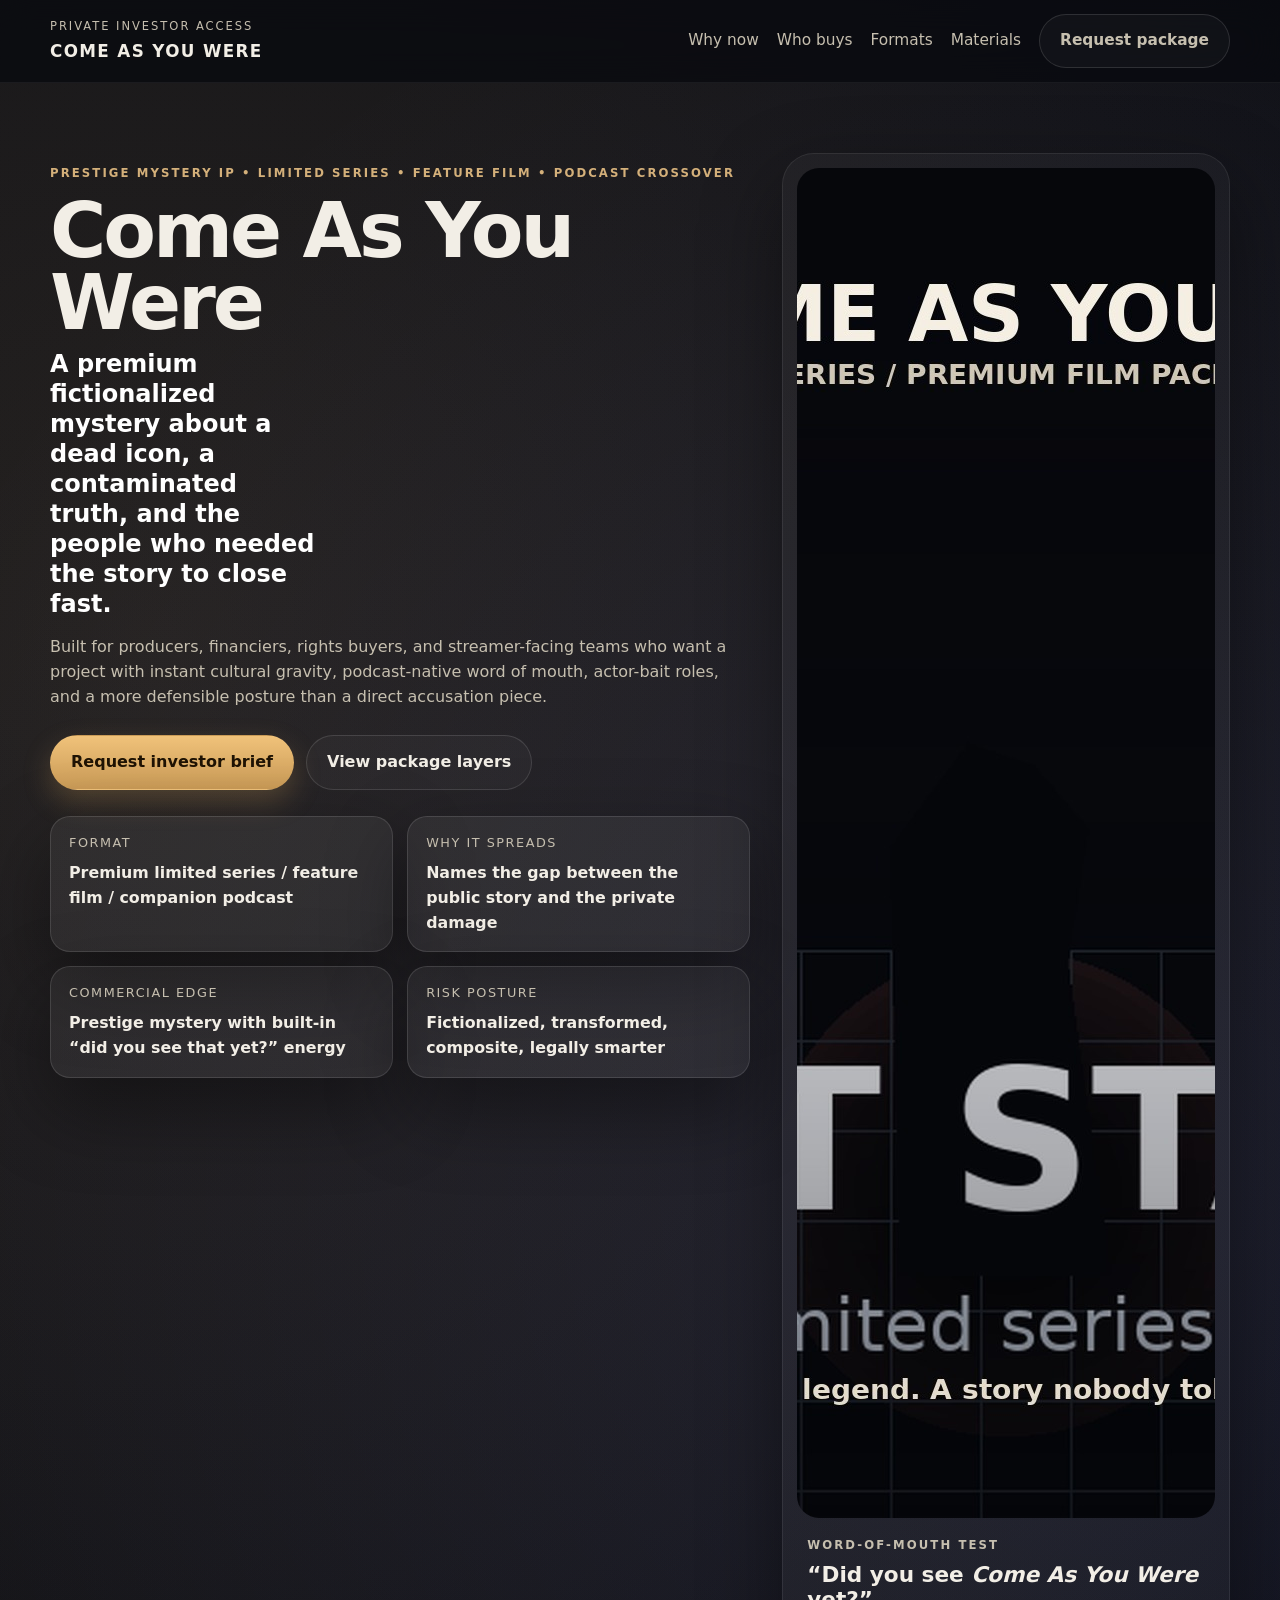
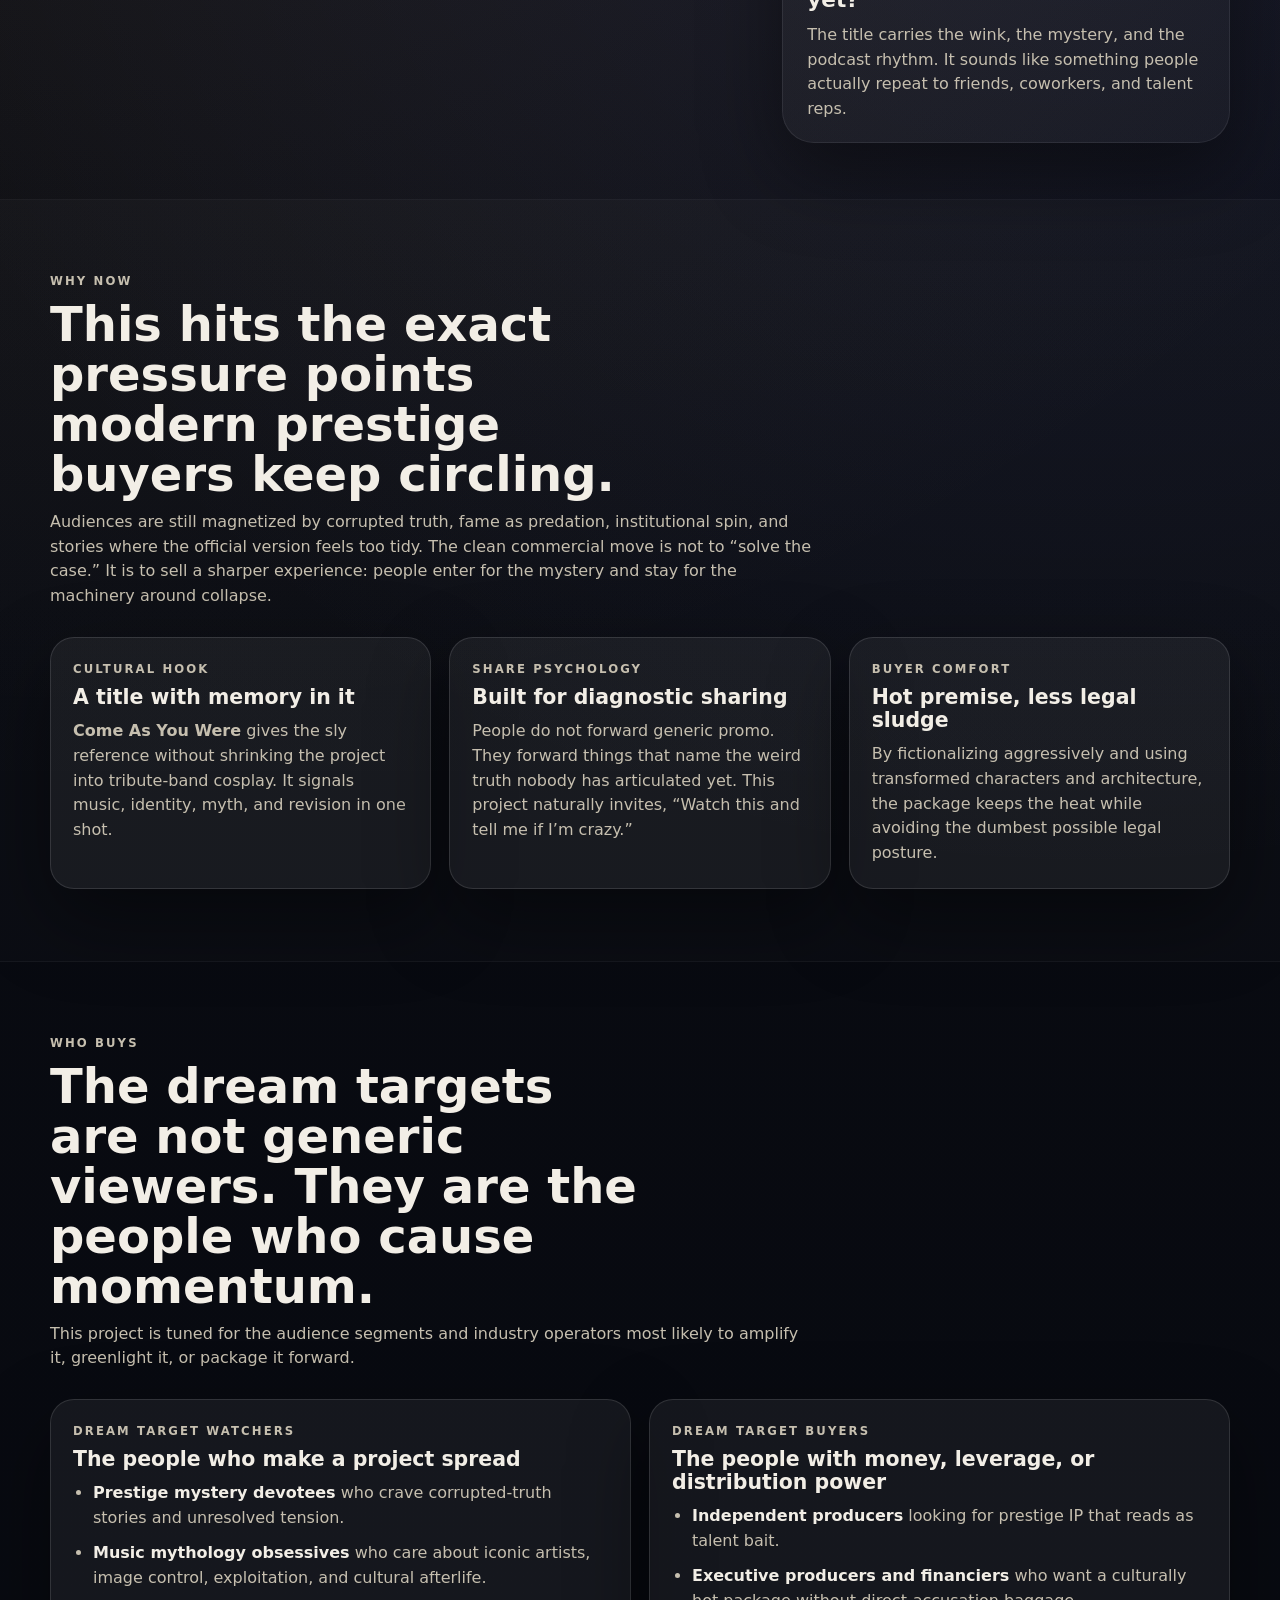
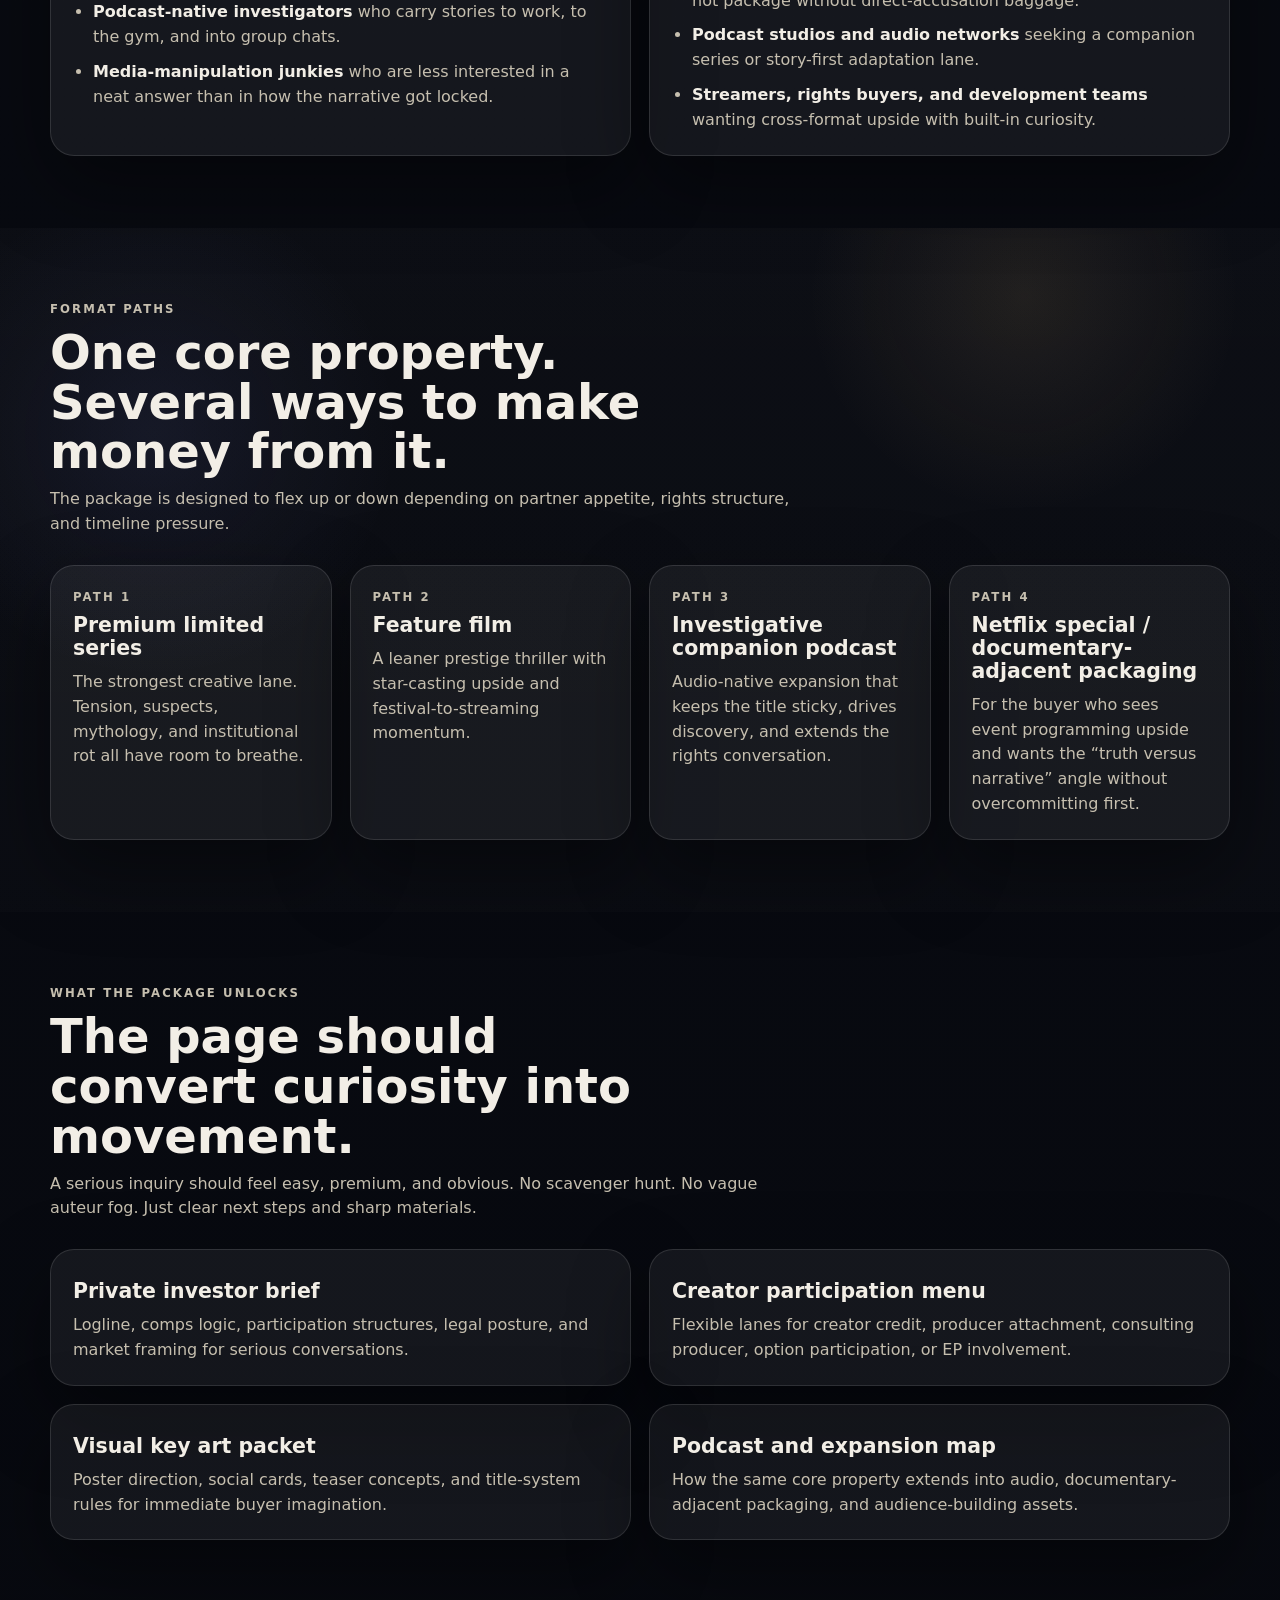
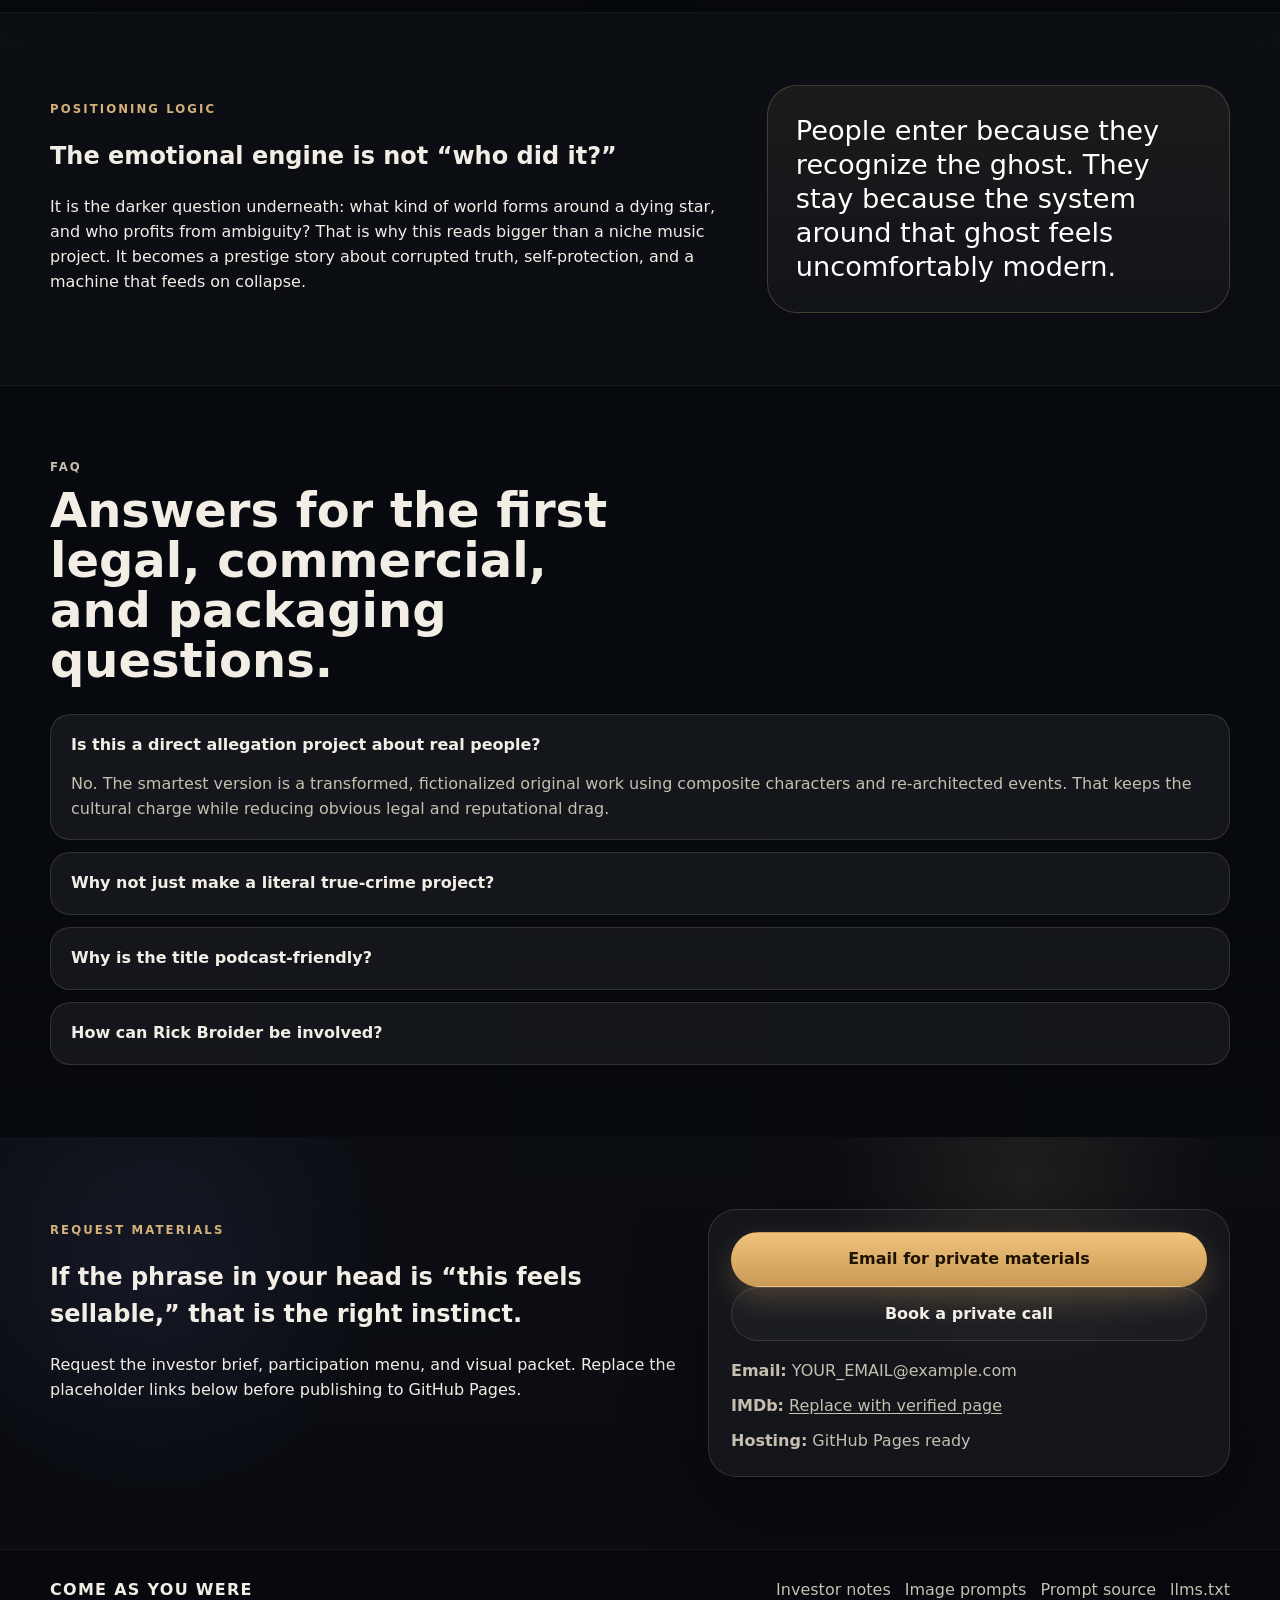
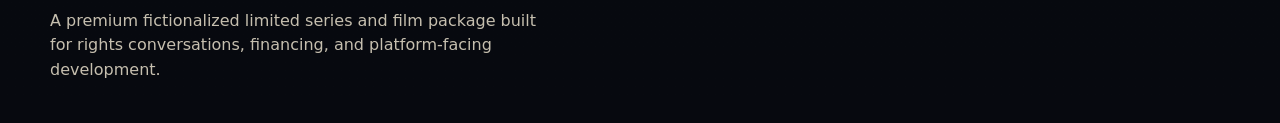
==== index.html @ addd6c81 "Add files via upload" ====
<!DOCTYPE html>
<html lang="en">
<head>
  <meta charset="utf-8" />
  <meta name="viewport" content="width=device-width, initial-scale=1" />
  <title>Come As You Were Investor Pitch | Premium Limited Series & Film Package</title>
  <meta name="description" content="Come As You Were is a premium investor-facing pitch website for a fictionalized music-mythology thriller positioned for limited series, feature film, companion podcast, and rights packaging." />
  <meta name="robots" content="index,follow,max-image-preview:large,max-snippet:-1,max-video-preview:-1" />
  <meta name="googlebot" content="index,follow,max-image-preview:large,max-snippet:-1,max-video-preview:-1" />
  <meta name="author" content="Rick Broider" />
  <meta name="creator" content="Rick Broider" />
  <meta name="theme-color" content="#0b0d14" />
  <meta name="format-detection" content="telephone=no" />
  <link rel="canonical" href="https://YOUR-DOMAIN.com/" />
  <link rel="icon" href="assets/favicon.ico" sizes="48x48" />
  <link rel="icon" type="image/png" sizes="32x32" href="assets/favicon-32.png" />
  <link rel="icon" type="image/png" sizes="16x16" href="assets/favicon-16.png" />
  <link rel="apple-touch-icon" href="assets/apple-touch-icon.png" />
  <link rel="manifest" href="site.webmanifest" />
  <meta property="og:type" content="website" />
  <meta property="og:title" content="Come As You Were Investor Pitch" />
  <meta property="og:description" content="Prestige mystery IP with cultural heat, podcast crossover, rights upside, and a smarter legal posture." />
  <meta property="og:url" content="https://YOUR-DOMAIN.com/" />
  <meta property="og:site_name" content="Come As You Were" />
  <meta property="og:image" content="https://YOUR-DOMAIN.com/assets/og-image.png" />
  <meta property="og:image:alt" content="Cinematic concept art for Come As You Were, a prestige mystery inspired by the contaminated truth surrounding the death of an iconic musician." />
  <meta property="og:image:width" content="1200" />
  <meta property="og:image:height" content="630" />
  <meta name="twitter:card" content="summary_large_image" />
  <meta name="twitter:title" content="Come As You Were Investor Pitch" />
  <meta name="twitter:description" content="Prestige mystery IP with cultural heat, podcast crossover, rights upside, and a smarter legal posture." />
  <meta name="twitter:image" content="https://YOUR-DOMAIN.com/assets/og-image.png" />
  <meta name="twitter:image:alt" content="Cinematic concept art for Come As You Were." />
  <link rel="stylesheet" href="styles.css" />
  <script type="application/ld+json">
  {
    "@context": "https://schema.org",
    "@graph": [
      {
        "@type": "WebSite",
        "@id": "https://YOUR-DOMAIN.com/#website",
        "name": "Come As You Were",
        "url": "https://YOUR-DOMAIN.com/",
        "inLanguage": "en",
        "description": "Come As You Were is a premium investor-facing pitch website for a fictionalized music-mythology thriller positioned for limited series, feature film, companion podcast, and rights packaging."
      },
      {
        "@type": "WebPage",
        "@id": "https://YOUR-DOMAIN.com/#webpage",
        "url": "https://YOUR-DOMAIN.com/",
        "name": "Come As You Were Investor Pitch",
        "description": "Come As You Were is a premium investor-facing pitch website for a fictionalized music-mythology thriller positioned for limited series, feature film, companion podcast, and rights packaging.",
        "isPartOf": {"@id": "https://YOUR-DOMAIN.com/#website"},
        "primaryImageOfPage": {
          "@type": "ImageObject",
          "url": "https://YOUR-DOMAIN.com/assets/og-image.png",
          "width": 1200,
          "height": 630
        }
      },
      {
        "@type": "Organization",
        "@id": "https://YOUR-DOMAIN.com/#organization",
        "name": "Rick Broider",
        "url": "https://YOUR-DOMAIN.com/",
        "logo": {
          "@type": "ImageObject",
          "url": "https://YOUR-DOMAIN.com/assets/apple-touch-icon.png"
        },
        "sameAs": ["https://www.imdb.com/name/YOUR-IMDB-ID/"]
      },
      {
        "@type": "CreativeWork",
        "@id": "https://YOUR-DOMAIN.com/#creativework",
        "name": "Come As You Were",
        "creator": {
          "@type": "Person",
          "name": "Rick Broider",
          "sameAs": "https://www.imdb.com/name/YOUR-IMDB-ID/"
        },
        "genre": ["Psychological mystery", "Music mythology thriller", "Prestige limited series", "Investigative podcast"],
        "keywords": "limited series pitch, film investor pitch, prestige thriller, music industry thriller, podcast adaptation, streaming series package",
        "description": "A fictionalized prestige mystery package built for feature film, limited series, companion podcast, and rights packaging conversations.",
        "image": "https://YOUR-DOMAIN.com/assets/poster-placeholder.jpg",
        "isBasedOn": "Public cultural mythology surrounding the death of an iconic musician, transformed into an original fictionalized work."
      },
      {
        "@type": "FAQPage",
        "@id": "https://YOUR-DOMAIN.com/#faq",
        "mainEntity": [
          {
            "@type": "Question",
            "name": "What is Come As You Were?",
            "acceptedAnswer": {
              "@type": "Answer",
              "text": "Come As You Were is a premium fictionalized mystery package positioned for a limited series, feature film, and companion podcast. It uses transformed facts and composite characters instead of a direct allegation model."
            }
          },
          {
            "@type": "Question",
            "name": "Who is this project for?",
            "acceptedAnswer": {
              "@type": "Answer",
              "text": "The project is built for producers, financiers, executive producers, podcast partners, rights buyers, and streamer-facing development teams looking for culturally charged prestige IP."
            }
          },
          {
            "@type": "Question",
            "name": "How can buyers or backers participate?",
            "acceptedAnswer": {
              "@type": "Answer",
              "text": "Participation can include development financing, executive producer attachment, packaging support, co-production, option or rights conversations, or podcast and documentary-adjacent expansion."
            }
          }
        ]
      }
    ]
  }
  </script>
</head>
<body>
  <a class="skip-link" href="#main">Skip to content</a>

  <header class="site-header">
    <div class="container nav-shell">
      <div class="brand-lockup">
        <span class="brand-label">Private investor access</span>
        <a class="brand" href="#top" aria-label="Come As You Were home">COME AS YOU WERE</a>
      </div>
      <nav class="nav" aria-label="Primary">
        <a href="#why-now">Why now</a>
        <a href="#buyers">Who buys</a>
        <a href="#formats">Formats</a>
        <a href="#materials">Materials</a>
        <a href="#contact" class="btn btn-ghost">Request package</a>
      </nav>
      <button class="menu-toggle" type="button" aria-expanded="false" aria-controls="mobile-menu">Menu</button>
    </div>
    <nav class="mobile-menu" id="mobile-menu" aria-label="Mobile">
      <a href="#why-now">Why now</a>
      <a href="#buyers">Who buys</a>
      <a href="#formats">Formats</a>
      <a href="#materials">Materials</a>
      <a href="#contact">Request package</a>
    </nav>
  </header>

  <main id="main">
    <section class="hero" id="top">
      <div class="container hero-grid">
        <div class="hero-copy">
          <p class="eyebrow">Prestige mystery IP • limited series • feature film • podcast crossover</p>
          <h1>Come As You Were</h1>
          <p class="subhead">A premium fictionalized mystery about a dead icon, a contaminated truth, and the people who needed the story to close fast.</p>
          <p class="lede">Built for producers, financiers, rights buyers, and streamer-facing teams who want a project with instant cultural gravity, podcast-native word of mouth, actor-bait roles, and a more defensible posture than a direct accusation piece.</p>
          <div class="cta-row">
            <a class="btn btn-gold" href="#contact">Request investor brief</a>
            <a class="btn btn-ghost" href="#materials">View package layers</a>
          </div>
          <ul class="signal-grid" aria-label="Key project signals">
            <li><span>Format</span><strong>Premium limited series / feature film / companion podcast</strong></li>
            <li><span>Why it spreads</span><strong>Names the gap between the public story and the private damage</strong></li>
            <li><span>Commercial edge</span><strong>Prestige mystery with built-in “did you see that yet?” energy</strong></li>
            <li><span>Risk posture</span><strong>Fictionalized, transformed, composite, legally smarter</strong></li>
          </ul>
        </div>

        <aside class="hero-card" aria-labelledby="poster-title">
          <img src="assets/poster-placeholder.jpg" width="900" height="1350" alt="Poster concept for Come As You Were showing a lone silhouette beneath a storm-dark sky." loading="eager" decoding="async" />
          <div class="hero-card-copy">
            <p class="mini-kicker">Word-of-mouth test</p>
            <h2 id="poster-title">“Did you see <em>Come As You Were</em> yet?”</h2>
            <p>The title carries the wink, the mystery, and the podcast rhythm. It sounds like something people actually repeat to friends, coworkers, and talent reps.</p>
          </div>
        </aside>
      </div>
    </section>

    <section class="section section-dark" id="why-now">
      <div class="container">
        <div class="section-heading">
          <p class="kicker">Why now</p>
          <h2>This hits the exact pressure points modern prestige buyers keep circling.</h2>
          <p>Audiences are still magnetized by corrupted truth, fame as predation, institutional spin, and stories where the official version feels too tidy. The clean commercial move is not to “solve the case.” It is to sell a sharper experience: people enter for the mystery and stay for the machinery around collapse.</p>
        </div>
        <div class="card-grid three">
          <article class="card">
            <p class="mini-kicker">Cultural hook</p>
            <h3>A title with memory in it</h3>
            <p><strong>Come As You Were</strong> gives the sly reference without shrinking the project into tribute-band cosplay. It signals music, identity, myth, and revision in one shot.</p>
          </article>
          <article class="card">
            <p class="mini-kicker">Share psychology</p>
            <h3>Built for diagnostic sharing</h3>
            <p>People do not forward generic promo. They forward things that name the weird truth nobody has articulated yet. This project naturally invites, “Watch this and tell me if I’m crazy.”</p>
          </article>
          <article class="card">
            <p class="mini-kicker">Buyer comfort</p>
            <h3>Hot premise, less legal sludge</h3>
            <p>By fictionalizing aggressively and using transformed characters and architecture, the package keeps the heat while avoiding the dumbest possible legal posture.</p>
          </article>
        </div>
      </div>
    </section>

    <section class="section" id="buyers">
      <div class="container">
        <div class="section-heading">
          <p class="kicker">Who buys</p>
          <h2>The dream targets are not generic viewers. They are the people who cause momentum.</h2>
          <p>This project is tuned for the audience segments and industry operators most likely to amplify it, greenlight it, or package it forward.</p>
        </div>
        <div class="card-grid two">
          <article class="card tall">
            <p class="mini-kicker">Dream target watchers</p>
            <h3>The people who make a project spread</h3>
            <ul class="list">
              <li><strong>Prestige mystery devotees</strong> who crave corrupted-truth stories and unresolved tension.</li>
              <li><strong>Music mythology obsessives</strong> who care about iconic artists, image control, exploitation, and cultural afterlife.</li>
              <li><strong>Podcast-native investigators</strong> who carry stories to work, to the gym, and into group chats.</li>
              <li><strong>Media-manipulation junkies</strong> who are less interested in a neat answer than in how the narrative got locked.</li>
            </ul>
          </article>
          <article class="card tall">
            <p class="mini-kicker">Dream target buyers</p>
            <h3>The people with money, leverage, or distribution power</h3>
            <ul class="list">
              <li><strong>Independent producers</strong> looking for prestige IP that reads as talent bait.</li>
              <li><strong>Executive producers and financiers</strong> who want a culturally hot package without direct-accusation baggage.</li>
              <li><strong>Podcast studios and audio networks</strong> seeking a companion series or story-first adaptation lane.</li>
              <li><strong>Streamers, rights buyers, and development teams</strong> wanting cross-format upside with built-in curiosity.</li>
            </ul>
          </article>
        </div>
      </div>
    </section>

    <section class="section section-accent" id="formats">
      <div class="container">
        <div class="section-heading">
          <p class="kicker">Format paths</p>
          <h2>One core property. Several ways to make money from it.</h2>
          <p>The package is designed to flex up or down depending on partner appetite, rights structure, and timeline pressure.</p>
        </div>
        <div class="card-grid four">
          <article class="card">
            <p class="mini-kicker">Path 1</p>
            <h3>Premium limited series</h3>
            <p>The strongest creative lane. Tension, suspects, mythology, and institutional rot all have room to breathe.</p>
          </article>
          <article class="card">
            <p class="mini-kicker">Path 2</p>
            <h3>Feature film</h3>
            <p>A leaner prestige thriller with star-casting upside and festival-to-streaming momentum.</p>
          </article>
          <article class="card">
            <p class="mini-kicker">Path 3</p>
            <h3>Investigative companion podcast</h3>
            <p>Audio-native expansion that keeps the title sticky, drives discovery, and extends the rights conversation.</p>
          </article>
          <article class="card">
            <p class="mini-kicker">Path 4</p>
            <h3>Netflix special / documentary-adjacent packaging</h3>
            <p>For the buyer who sees event programming upside and wants the “truth versus narrative” angle without overcommitting first.</p>
          </article>
        </div>
      </div>
    </section>

    <section class="section" id="materials">
      <div class="container">
        <div class="section-heading">
          <p class="kicker">What the package unlocks</p>
          <h2>The page should convert curiosity into movement.</h2>
          <p>A serious inquiry should feel easy, premium, and obvious. No scavenger hunt. No vague auteur fog. Just clear next steps and sharp materials.</p>
        </div>
        <div class="materials-grid">
          <article class="card">
            <h3>Private investor brief</h3>
            <p>Logline, comps logic, participation structures, legal posture, and market framing for serious conversations.</p>
          </article>
          <article class="card">
            <h3>Creator participation menu</h3>
            <p>Flexible lanes for creator credit, producer attachment, consulting producer, option participation, or EP involvement.</p>
          </article>
          <article class="card">
            <h3>Visual key art packet</h3>
            <p>Poster direction, social cards, teaser concepts, and title-system rules for immediate buyer imagination.</p>
          </article>
          <article class="card">
            <h3>Podcast and expansion map</h3>
            <p>How the same core property extends into audio, documentary-adjacent packaging, and audience-building assets.</p>
          </article>
        </div>
      </div>
    </section>

    <section class="section section-dark" id="positioning">
      <div class="container split">
        <div>
          <p class="kicker">Positioning logic</p>
          <h2>The emotional engine is not “who did it?”</h2>
          <p>It is the darker question underneath: what kind of world forms around a dying star, and who profits from ambiguity? That is why this reads bigger than a niche music project. It becomes a prestige story about corrupted truth, self-protection, and a machine that feeds on collapse.</p>
        </div>
        <div class="quote-box">
          <p class="quote">People enter because they recognize the ghost. They stay because the system around that ghost feels uncomfortably modern.</p>
        </div>
      </div>
    </section>

    <section class="section" id="faq">
      <div class="container">
        <div class="section-heading">
          <p class="kicker">FAQ</p>
          <h2>Answers for the first legal, commercial, and packaging questions.</h2>
        </div>
        <div class="faq-list">
          <details open>
            <summary>Is this a direct allegation project about real people?</summary>
            <p>No. The smartest version is a transformed, fictionalized original work using composite characters and re-architected events. That keeps the cultural charge while reducing obvious legal and reputational drag.</p>
          </details>
          <details>
            <summary>Why not just make a literal true-crime project?</summary>
            <p>Because the literal version is the noisier, riskier, and creatively narrower lane. This version lets a buyer keep the magnetism while widening distribution and talent comfort.</p>
          </details>
          <details>
            <summary>Why is the title podcast-friendly?</summary>
            <p><strong>Come As You Were</strong> is easy to say, easy to remember, emotionally loaded, and carries the sly music reference without collapsing into fan-service. It sounds good in text, audio, trailers, and word of mouth.</p>
          </details>
          <details>
            <summary>How can Rick Broider be involved?</summary>
            <p>Potential lanes include creator, package originator, producer-track attachment, consulting producer, option participant, rights partner, or executive producer depending on the structure and who steps in.</p>
          </details>
        </div>
      </div>
    </section>

    <section class="section section-accent" id="contact">
      <div class="container contact-shell">
        <div>
          <p class="kicker">Request materials</p>
          <h2>If the phrase in your head is “this feels sellable,” that is the right instinct.</h2>
          <p>Request the investor brief, participation menu, and visual packet. Replace the placeholder links below before publishing to GitHub Pages.</p>
        </div>
        <div class="contact-card">
          <a class="btn btn-gold full" href="mailto:YOUR_EMAIL@example.com?subject=Come%20As%20You%20Were%20-%20Investor%20Brief%20Request">Email for private materials</a>
          <a class="btn btn-ghost full" href="https://YOUR-CALENDAR-LINK.com/">Book a private call</a>
          <ul class="contact-meta">
            <li><strong>Email:</strong> YOUR_EMAIL@example.com</li>
            <li><strong>IMDb:</strong> <a href="https://www.imdb.com/name/YOUR-IMDB-ID/">Replace with verified page</a></li>
            <li><strong>Hosting:</strong> GitHub Pages ready</li>
          </ul>
        </div>
      </div>
    </section>
  </main>

  <footer class="site-footer">
    <div class="container footer-grid">
      <div>
        <p class="brand-footer">COME AS YOU WERE</p>
        <p class="footer-copy">A premium fictionalized limited series and film package built for rights conversations, financing, and platform-facing development.</p>
      </div>
      <div class="footer-links">
        <a href="docs/investor-notes.html">Investor notes</a>
        <a href="docs/dalle-prompts.html">Image prompts</a>
        <a href="prompts/dalle-prompts.md">Prompt source</a>
        <a href="llms.txt">llms.txt</a>
      </div>
    </div>
  </footer>

  <script src="script.js" defer></script>
</body>
</html>
---- styles.css ----
:root{
  --bg:#07090f;
  --bg-soft:#0d1018;
  --bg-card:rgba(255,255,255,.055);
  --border:rgba(255,255,255,.12);
  --text:#f2eee6;
  --muted:#c6bfaf;
  --gold:#d4b07a;
  --gold-strong:#f0c27a;
  --accent:#8e97ff;
  --shadow:0 30px 80px rgba(0,0,0,.42);
  --radius:24px;
  --container:min(1180px, calc(100vw - 32px));
}

*{box-sizing:border-box}
html{scroll-behavior:smooth}
body{
  margin:0;
  font-family: Inter, ui-sans-serif, system-ui, -apple-system, BlinkMacSystemFont, "Segoe UI", sans-serif;
  color:var(--text);
  background:
    radial-gradient(circle at 12% 10%, rgba(212,176,122,.14), transparent 28%),
    radial-gradient(circle at 85% 18%, rgba(142,151,255,.11), transparent 24%),
    linear-gradient(180deg, #090b12 0%, #07090f 100%);
  line-height:1.55;
}
img{max-width:100%;display:block}
a{color:inherit;text-decoration:none}
.container{width:var(--container);margin:0 auto}
.skip-link{
  position:absolute;left:-999px;top:auto;width:1px;height:1px;overflow:hidden
}
.skip-link:focus{
  left:16px;top:16px;width:auto;height:auto;padding:10px 14px;background:#fff;color:#000;border-radius:12px;z-index:1000
}

.site-header{
  position:sticky;top:0;z-index:100;
  background:rgba(7,9,15,.72);
  border-bottom:1px solid rgba(255,255,255,.06);
  backdrop-filter: blur(16px);
}
.nav-shell{
  display:flex;align-items:center;justify-content:space-between;gap:18px;padding:14px 0;
}
.brand-lockup{display:flex;flex-direction:column;gap:2px}
.brand-label{
  font-size:.72rem;text-transform:uppercase;letter-spacing:.17em;color:var(--muted)
}
.brand{
  font-weight:800;letter-spacing:.08em;font-size:1.05rem
}
.nav{display:flex;align-items:center;gap:18px}
.nav a{color:var(--muted);font-size:.96rem}
.nav a:hover,.footer-links a:hover{color:var(--text)}
.menu-toggle{
  display:none;
  border:1px solid var(--border);
  background:transparent;color:var(--text);
  border-radius:999px;padding:10px 14px;
}
.mobile-menu{
  display:none;flex-direction:column;gap:8px;
  padding:0 16px 16px;
}
.mobile-menu a{
  padding:10px 12px;border-radius:14px;background:rgba(255,255,255,.04);color:var(--muted)
}

.hero{
  padding:70px 0 56px;
}
.hero-grid{
  display:grid;grid-template-columns:1.22fr .78fr;gap:32px;align-items:start;
}
.eyebrow,.kicker,.mini-kicker{
  text-transform:uppercase;letter-spacing:.18em;font-size:.73rem;color:var(--gold);font-weight:700
}
.hero h1{
  margin:12px 0 10px;font-size:clamp(2.7rem, 6vw, 5.2rem);line-height:.94;letter-spacing:-.04em;
}
.subhead{
  font-size:clamp(1.15rem, 2.2vw, 1.5rem);line-height:1.25;max-width:16ch;
  color:#fff;margin:0 0 16px;font-weight:600
}
.lede{max-width:67ch;color:var(--muted);margin:0 0 24px}
.cta-row{display:flex;flex-wrap:wrap;gap:12px;margin:26px 0 26px}
.btn{
  display:inline-flex;align-items:center;justify-content:center;
  border:1px solid var(--border);border-radius:999px;padding:14px 20px;
  font-weight:700;transition:transform .18s ease, border-color .18s ease, background .18s ease;
}
.btn:hover{transform:translateY(-1px);border-color:rgba(255,255,255,.24)}
.btn-gold{
  background:linear-gradient(180deg, #f0c27a, #c99a56);color:#1f1304;border-color:transparent;
  box-shadow:0 12px 28px rgba(201,154,86,.28)
}
.btn-ghost{background:rgba(255,255,255,.03)}
.btn.full{width:100%}

.signal-grid{
  list-style:none;padding:0;margin:0;display:grid;grid-template-columns:repeat(2,minmax(0,1fr));gap:14px;
}
.signal-grid li{
  padding:16px 18px;background:var(--bg-card);border:1px solid var(--border);border-radius:20px;box-shadow:var(--shadow)
}
.signal-grid span{display:block;font-size:.8rem;color:var(--muted);text-transform:uppercase;letter-spacing:.12em;margin-bottom:8px}
.signal-grid strong{font-size:.99rem;line-height:1.35}

.hero-card{
  position:relative;padding:14px;border-radius:32px;background:rgba(255,255,255,.03);border:1px solid rgba(255,255,255,.08);
  box-shadow:var(--shadow)
}
.hero-card img{border-radius:22px;aspect-ratio:2 / 3;object-fit:cover}
.hero-card-copy{padding:18px 10px 6px}
.hero-card-copy h2{margin:8px 0 10px;font-size:1.35rem;line-height:1.18}
.hero-card-copy p{margin:0;color:var(--muted)}

.section{padding:72px 0}
.section-dark{
  background:linear-gradient(180deg, rgba(255,255,255,.02), rgba(255,255,255,.01));
  border-top:1px solid rgba(255,255,255,.04);border-bottom:1px solid rgba(255,255,255,.04)
}
.section-accent{
  background:
    radial-gradient(circle at 12% 30%, rgba(142,151,255,.08), transparent 20%),
    radial-gradient(circle at 80% 10%, rgba(212,176,122,.1), transparent 18%),
    linear-gradient(180deg, rgba(255,255,255,.02), rgba(255,255,255,.01));
}
.section-heading{
  display:grid;grid-template-columns:1fr;gap:10px;margin-bottom:28px
}
.section-heading h2{
  margin:0;font-size:clamp(1.9rem, 4vw, 3rem);line-height:1.04;max-width:18ch
}
.section-heading p{margin:0;max-width:75ch;color:var(--muted)}

.card-grid{display:grid;gap:18px}
.card-grid.two{grid-template-columns:repeat(2,minmax(0,1fr))}
.card-grid.three{grid-template-columns:repeat(3,minmax(0,1fr))}
.card-grid.four{grid-template-columns:repeat(4,minmax(0,1fr))}
.materials-grid{
  display:grid;grid-template-columns:repeat(2,minmax(0,1fr));gap:18px
}
.card{
  background:var(--bg-card);
  border:1px solid var(--border);
  border-radius:24px;padding:22px;
  box-shadow:var(--shadow)
}
.card h3{margin:8px 0 10px;font-size:1.28rem;line-height:1.12}
.card p{margin:0;color:var(--muted)}
.card.tall{min-height:100%}
.list{margin:10px 0 0;padding-left:20px;color:var(--muted)}
.list li + li{margin-top:10px}
.list strong{color:var(--text)}

.split{
  display:grid;grid-template-columns:1.2fr .8fr;gap:22px;align-items:center
}
.quote-box{
  border:1px solid rgba(212,176,122,.24);
  background:linear-gradient(180deg, rgba(212,176,122,.08), rgba(255,255,255,.03));
  border-radius:30px;padding:28px;
}
.quote{
  font-size:clamp(1.25rem, 2.2vw, 1.7rem);line-height:1.25;margin:0;color:#fff
}

.faq-list{display:grid;gap:12px}
details{
  background:var(--bg-card);border:1px solid var(--border);border-radius:20px;padding:18px 20px
}
summary{
  cursor:pointer;font-weight:700;list-style:none
}
summary::-webkit-details-marker{display:none}
details p{margin:14px 0 0;color:var(--muted)}

.contact-shell{
  display:grid;grid-template-columns:1.1fr .9fr;gap:20px;align-items:start
}
.contact-card{
  background:rgba(255,255,255,.04);
  border:1px solid var(--border);
  border-radius:28px;padding:22px;
  box-shadow:var(--shadow)
}
.contact-meta{list-style:none;padding:0;margin:18px 0 0;color:var(--muted);display:grid;gap:10px}
.contact-meta a{text-decoration:underline;text-underline-offset:2px}

.site-footer{
  border-top:1px solid rgba(255,255,255,.06);padding:28px 0 40px
}
.footer-grid{display:flex;justify-content:space-between;gap:22px;align-items:flex-start}
.brand-footer{margin:0 0 6px;font-weight:800;letter-spacing:.08em}
.footer-copy{margin:0;color:var(--muted);max-width:50ch}
.footer-links{display:flex;flex-wrap:wrap;gap:14px;color:var(--muted)}

@media (max-width: 1024px){
  .hero-grid,.split,.contact-shell{grid-template-columns:1fr}
  .card-grid.four,.card-grid.three,.card-grid.two,.materials-grid{grid-template-columns:repeat(2,minmax(0,1fr))}
}
@media (max-width: 760px){
  .nav{display:none}
  .menu-toggle{display:inline-flex}
  .mobile-menu.open{display:flex}
  .hero{padding-top:46px}
  .signal-grid,.card-grid.four,.card-grid.three,.card-grid.two,.materials-grid{grid-template-columns:1fr}
  .footer-grid{flex-direction:column}
  .site-header .container{width:min(100vw - 24px, 1180px)}
}
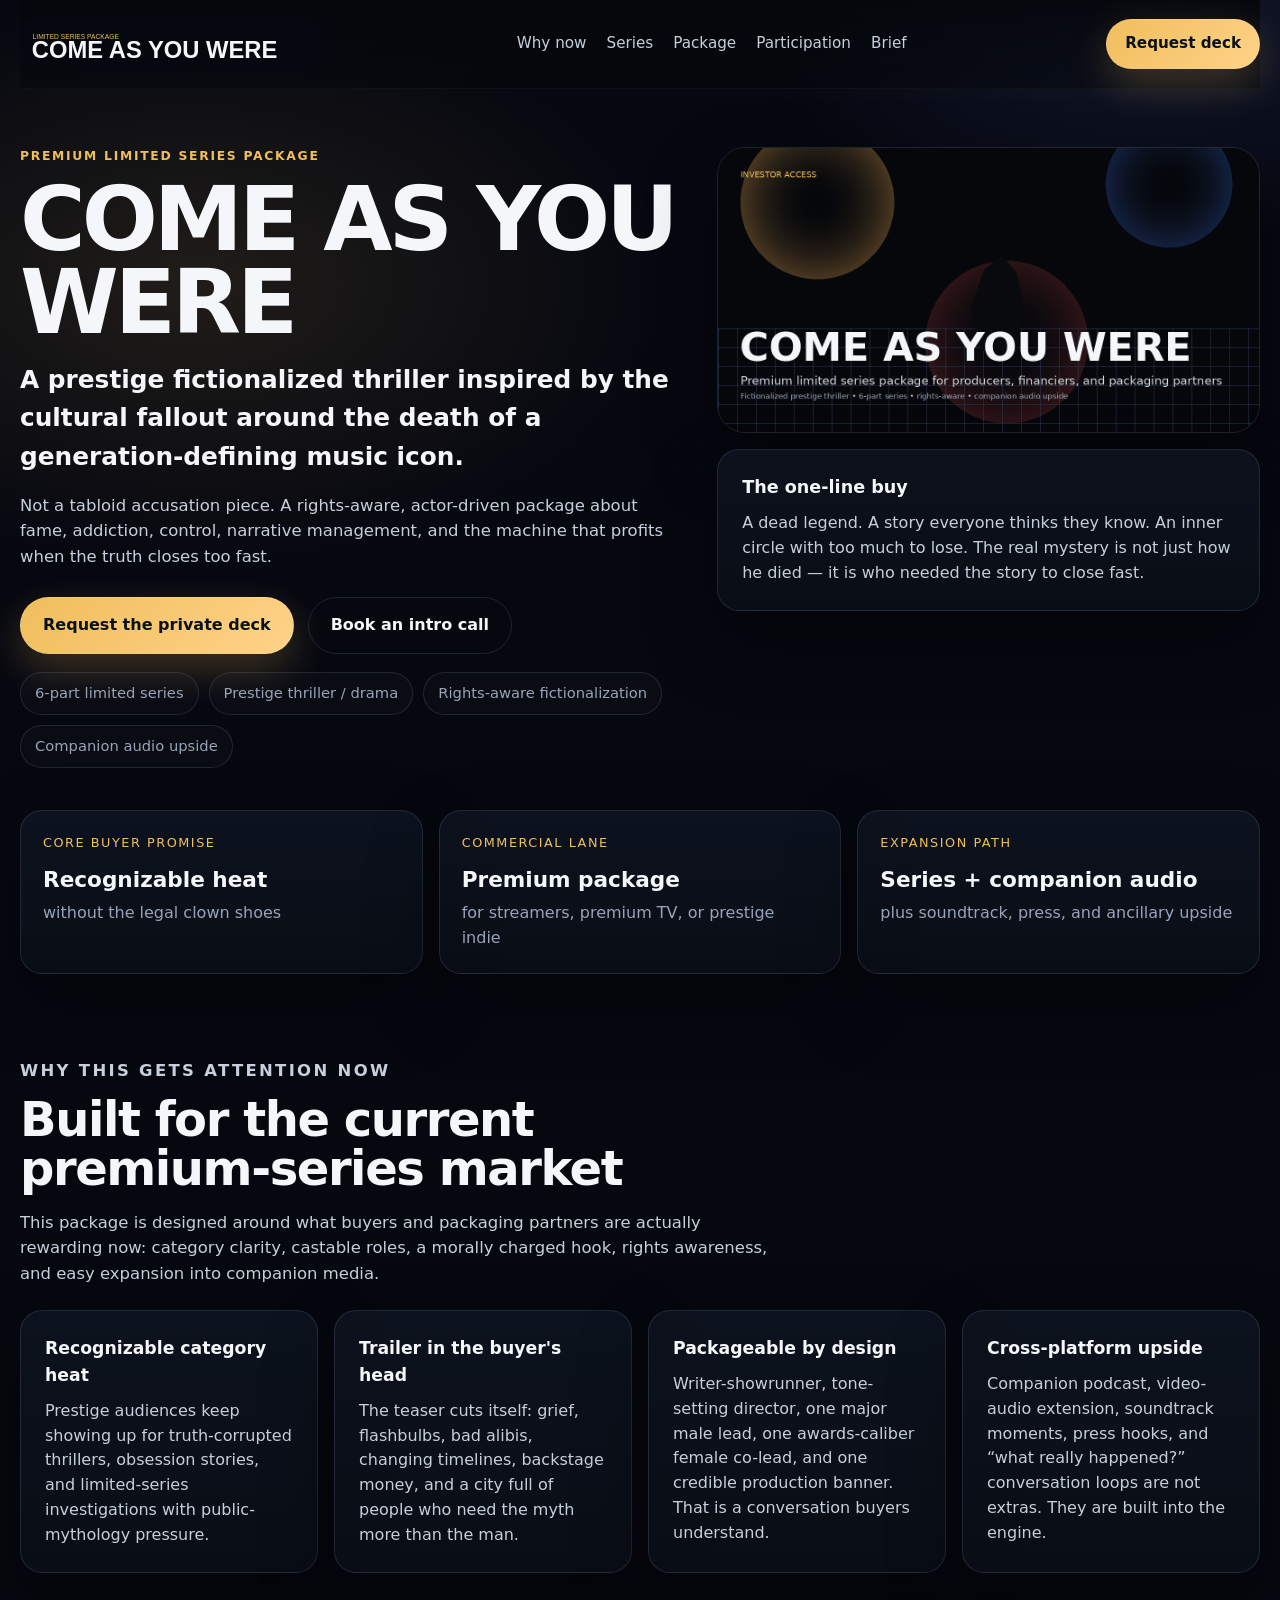
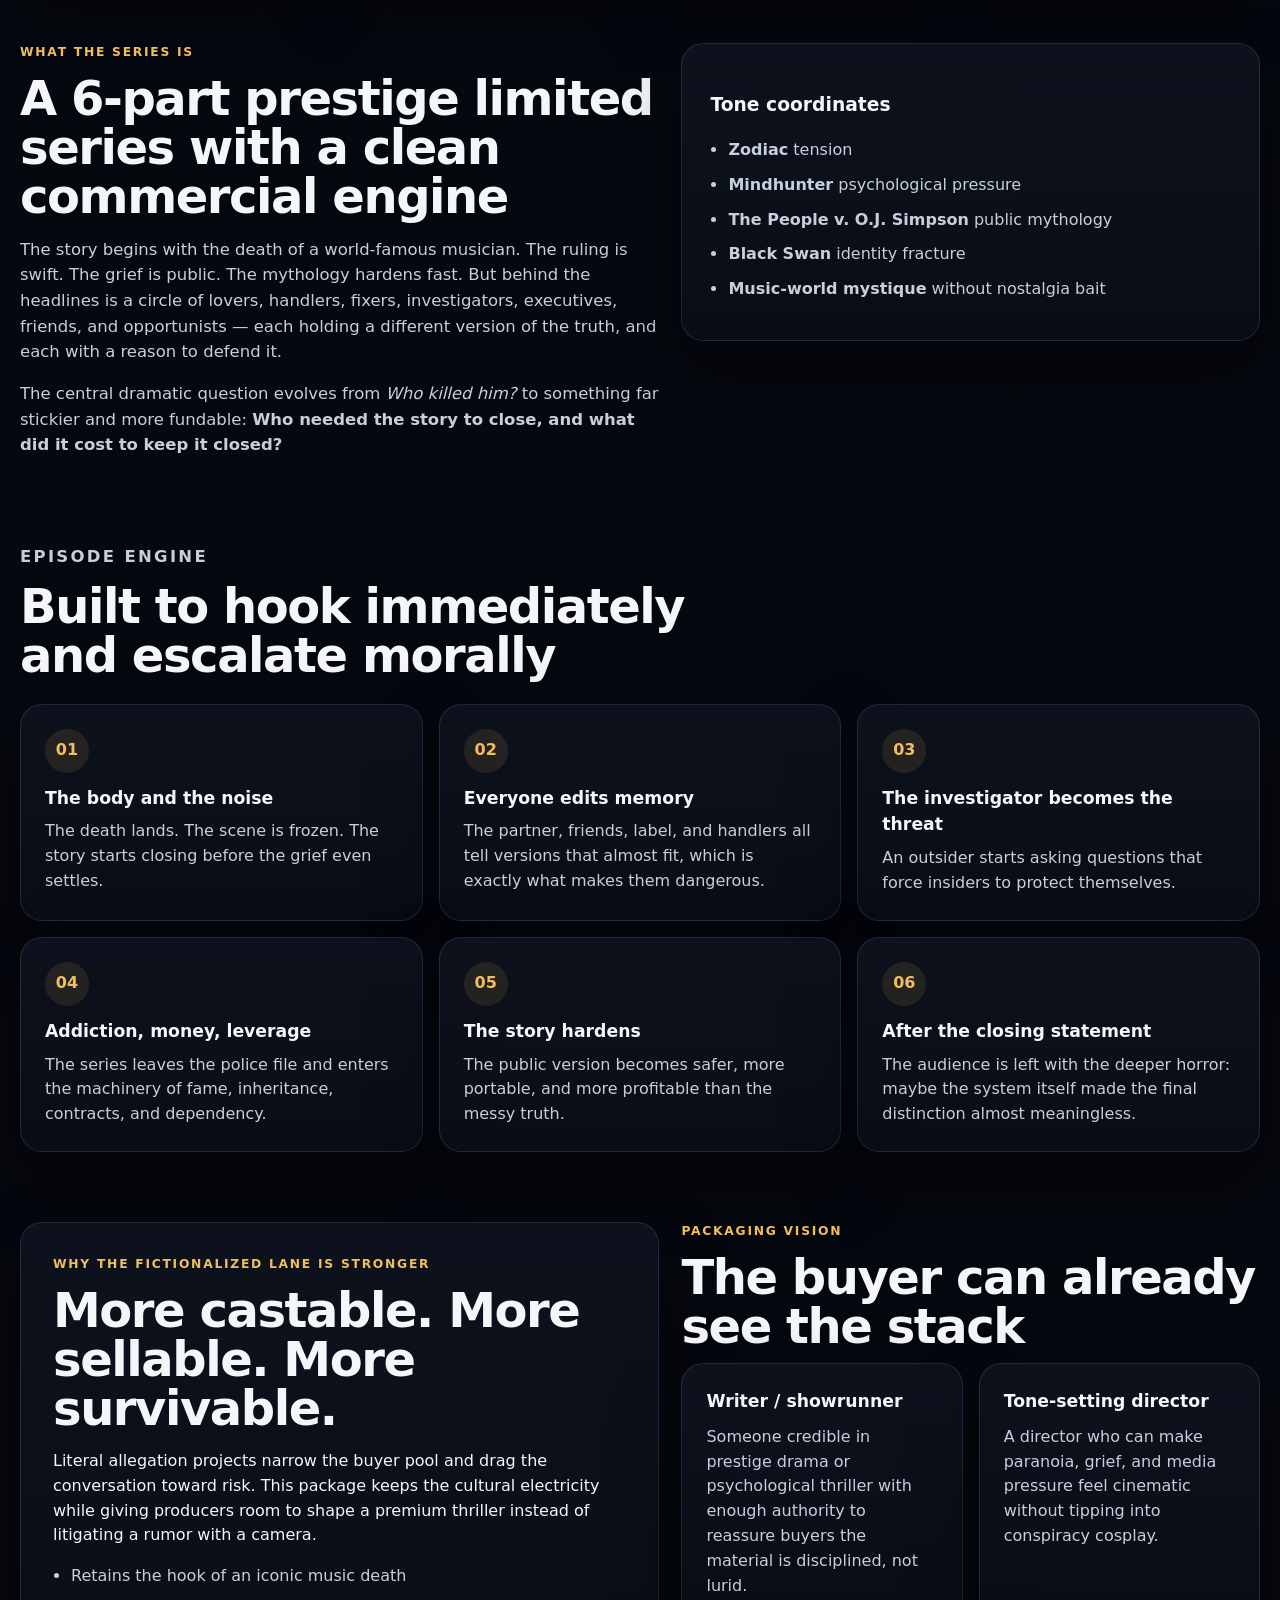
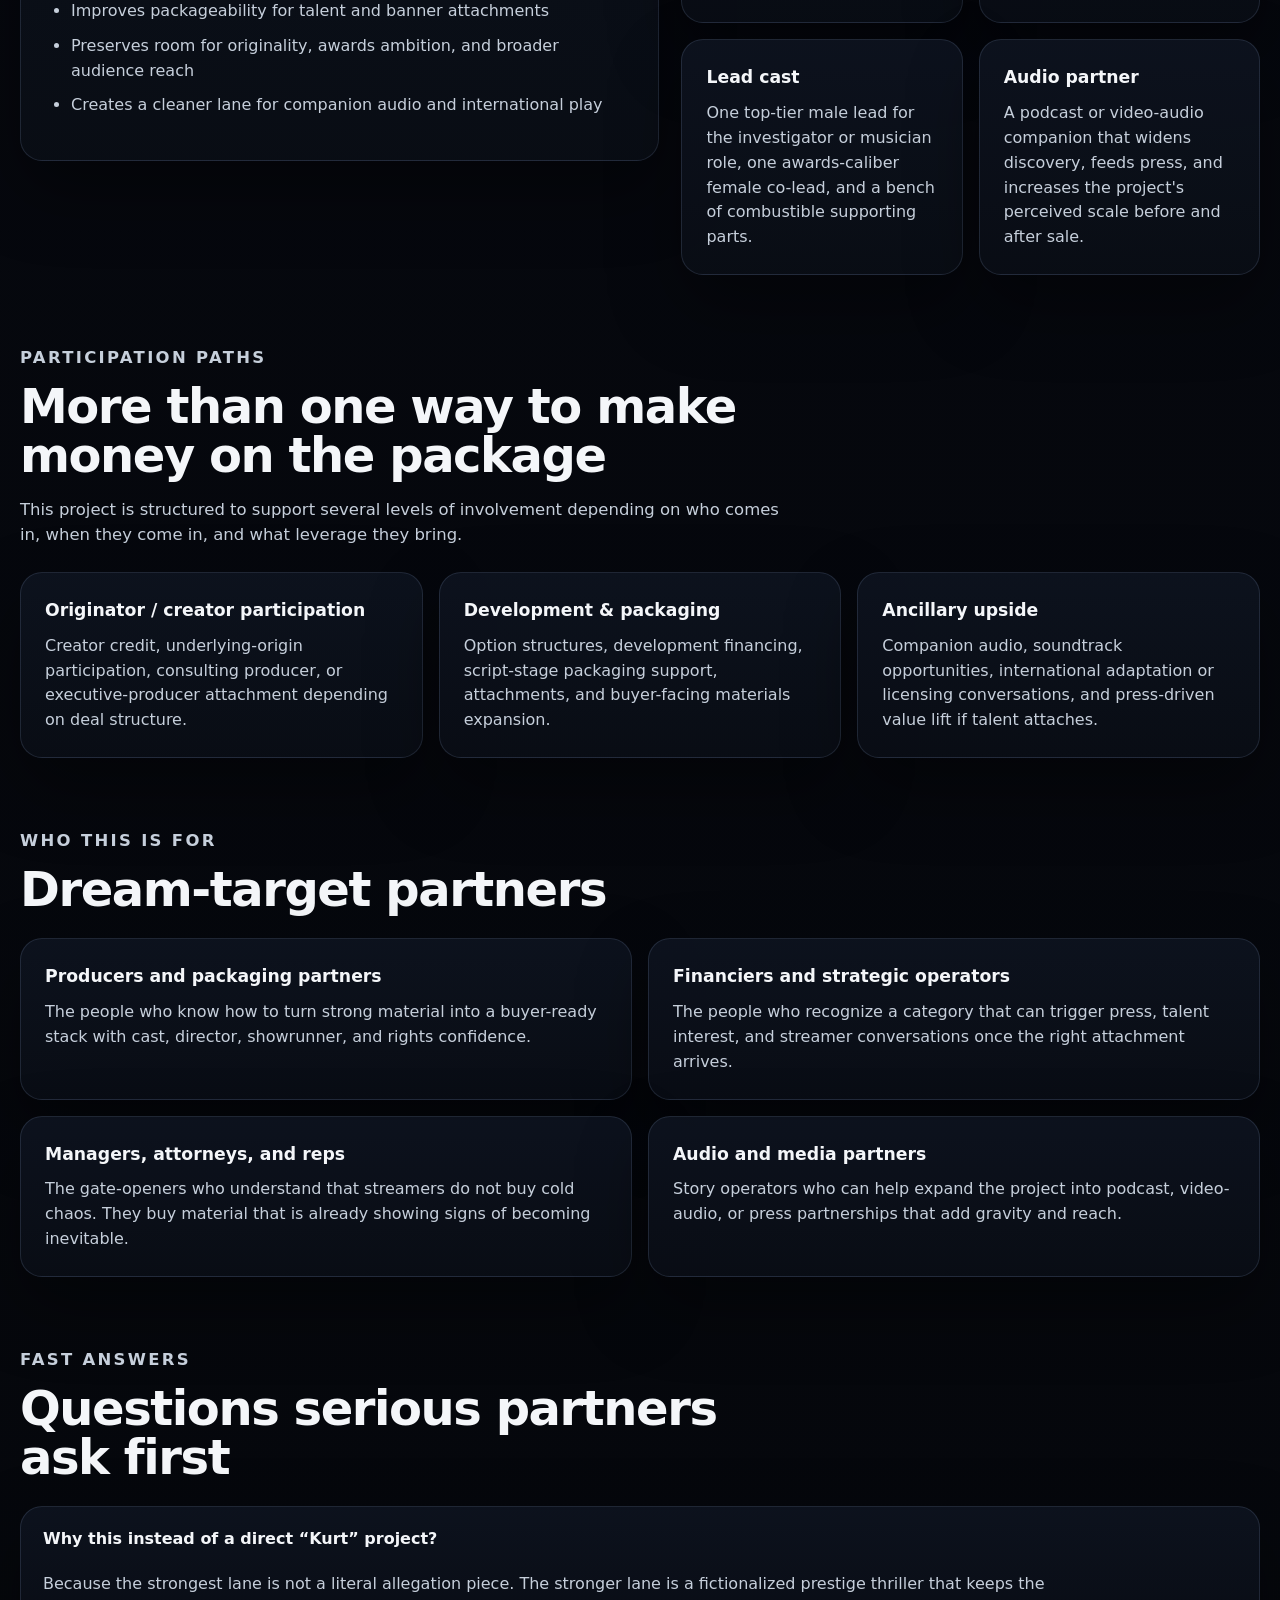
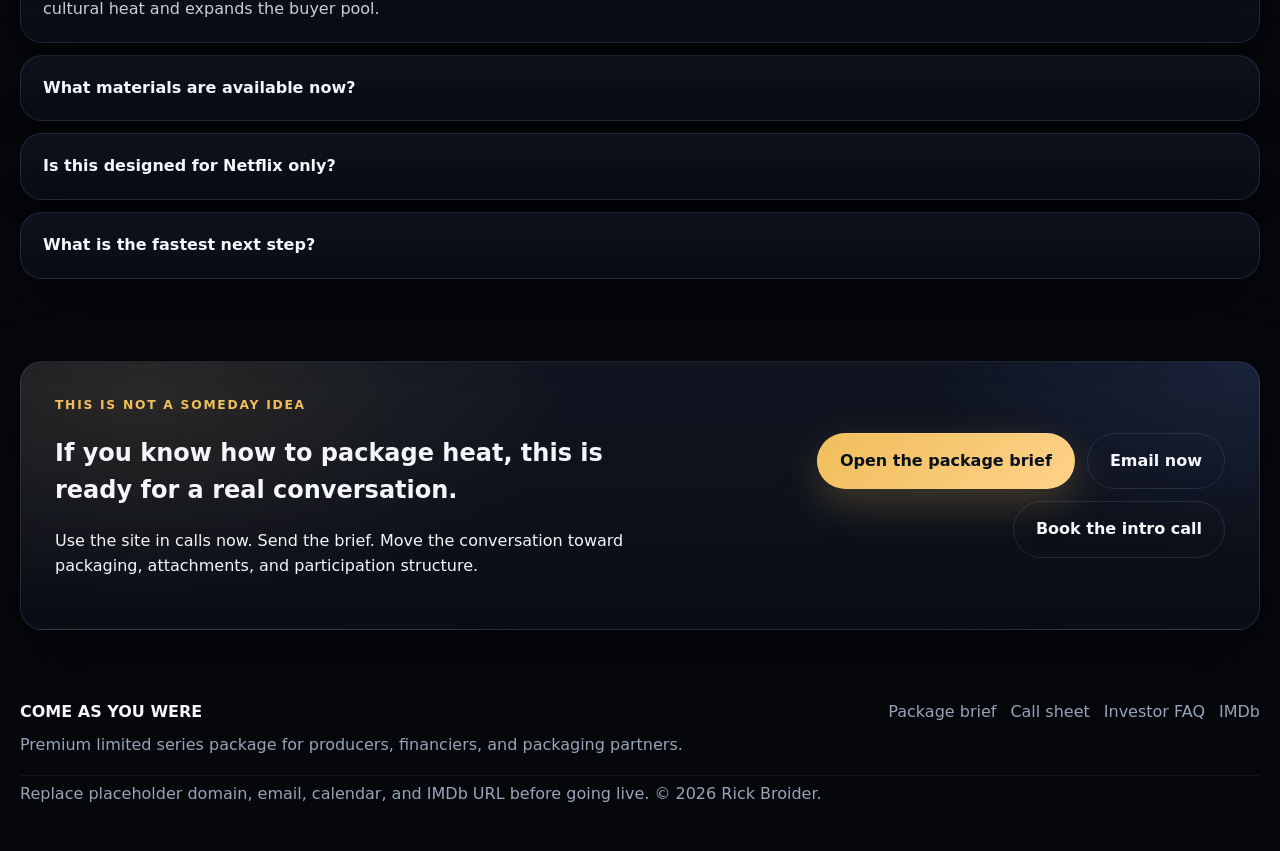
==== commit 38f57fe2: "Add files via upload" ====
--- a/index.html
+++ b/index.html
@@ -1,115 +1,93 @@
 <!DOCTYPE html>
 <html lang="en">
 <head>
-  <meta charset="utf-8" />
-  <meta name="viewport" content="width=device-width, initial-scale=1" />
-  <title>Come As You Were Investor Pitch | Premium Limited Series & Film Package</title>
-  <meta name="description" content="Come As You Were is a premium investor-facing pitch website for a fictionalized music-mythology thriller positioned for limited series, feature film, companion podcast, and rights packaging." />
-  <meta name="robots" content="index,follow,max-image-preview:large,max-snippet:-1,max-video-preview:-1" />
-  <meta name="googlebot" content="index,follow,max-image-preview:large,max-snippet:-1,max-video-preview:-1" />
-  <meta name="author" content="Rick Broider" />
-  <meta name="creator" content="Rick Broider" />
-  <meta name="theme-color" content="#0b0d14" />
-  <meta name="format-detection" content="telephone=no" />
-  <link rel="canonical" href="https://YOUR-DOMAIN.com/" />
-  <link rel="icon" href="assets/favicon.ico" sizes="48x48" />
-  <link rel="icon" type="image/png" sizes="32x32" href="assets/favicon-32.png" />
-  <link rel="icon" type="image/png" sizes="16x16" href="assets/favicon-16.png" />
-  <link rel="apple-touch-icon" href="assets/apple-touch-icon.png" />
-  <link rel="manifest" href="site.webmanifest" />
-  <meta property="og:type" content="website" />
-  <meta property="og:title" content="Come As You Were Investor Pitch" />
-  <meta property="og:description" content="Prestige mystery IP with cultural heat, podcast crossover, rights upside, and a smarter legal posture." />
-  <meta property="og:url" content="https://YOUR-DOMAIN.com/" />
-  <meta property="og:site_name" content="Come As You Were" />
-  <meta property="og:image" content="https://YOUR-DOMAIN.com/assets/og-image.png" />
-  <meta property="og:image:alt" content="Cinematic concept art for Come As You Were, a prestige mystery inspired by the contaminated truth surrounding the death of an iconic musician." />
-  <meta property="og:image:width" content="1200" />
-  <meta property="og:image:height" content="630" />
-  <meta name="twitter:card" content="summary_large_image" />
-  <meta name="twitter:title" content="Come As You Were Investor Pitch" />
-  <meta name="twitter:description" content="Prestige mystery IP with cultural heat, podcast crossover, rights upside, and a smarter legal posture." />
-  <meta name="twitter:image" content="https://YOUR-DOMAIN.com/assets/og-image.png" />
-  <meta name="twitter:image:alt" content="Cinematic concept art for Come As You Were." />
-  <link rel="stylesheet" href="styles.css" />
+  <meta charset="UTF-8">
+  <meta name="viewport" content="width=device-width, initial-scale=1.0">
+  <title>COME AS YOU WERE | Premium Limited Series Package for Producers, Investors & Packaging Partners</title>
+  <meta name="description" content="A premium fictionalized limited series package inspired by the cultural fallout around the death of a generation-defining music icon. Built to attract producers, investors, reps, and packaging partners now.">
+  <meta name="robots" content="index,follow,max-snippet:-1,max-image-preview:large,max-video-preview:-1">
+  <link rel="canonical" href="https://YOUR-DOMAIN.com/">
+  <link rel="icon" type="image/x-icon" href="assets/favicon.ico">
+  <link rel="icon" type="image/png" sizes="32x32" href="assets/favicon-32.png">
+  <link rel="icon" type="image/png" sizes="192x192" href="assets/favicon-192.png">
+  <link rel="apple-touch-icon" href="assets/apple-touch-icon.png">
+  <link rel="manifest" href="site.webmanifest">
+  <meta name="theme-color" content="#07090f">
+  <meta property="og:type" content="website">
+  <meta property="og:title" content="COME AS YOU WERE | Premium Limited Series Package">
+  <meta property="og:description" content="A rights-aware, fictionalized prestige thriller package designed to attract producers, financiers, and packaging partners.">
+  <meta property="og:url" content="https://YOUR-DOMAIN.com/">
+  <meta property="og:image" content="https://YOUR-DOMAIN.com/assets/og-image.png">
+  <meta property="og:image:width" content="1200">
+  <meta property="og:image:height" content="630">
+  <meta name="twitter:card" content="summary_large_image">
+  <meta name="twitter:title" content="COME AS YOU WERE | Premium Limited Series Package">
+  <meta name="twitter:description" content="A prestige fictionalized limited series package built for producers, financiers, and packaging partners.">
+  <meta name="twitter:image" content="https://YOUR-DOMAIN.com/assets/og-image.png">
+  <link rel="preload" as="image" href="assets/og-image.png">
+  <link rel="stylesheet" href="styles.css">
   <script type="application/ld+json">
   {
     "@context": "https://schema.org",
     "@graph": [
       {
         "@type": "WebSite",
-        "@id": "https://YOUR-DOMAIN.com/#website",
-        "name": "Come As You Were",
+        "name": "COME AS YOU WERE",
         "url": "https://YOUR-DOMAIN.com/",
-        "inLanguage": "en",
-        "description": "Come As You Were is a premium investor-facing pitch website for a fictionalized music-mythology thriller positioned for limited series, feature film, companion podcast, and rights packaging."
+        "description": "A premium limited series package for producers, investors and packaging partners.",
+        "publisher": {
+          "@type": "Person",
+          "name": "Rick Broider",
+          "url": "https://YOUR-DOMAIN.com/"
+        }
       },
       {
         "@type": "WebPage",
-        "@id": "https://YOUR-DOMAIN.com/#webpage",
+        "name": "COME AS YOU WERE | Premium Limited Series Package",
         "url": "https://YOUR-DOMAIN.com/",
-        "name": "Come As You Were Investor Pitch",
-        "description": "Come As You Were is a premium investor-facing pitch website for a fictionalized music-mythology thriller positioned for limited series, feature film, companion podcast, and rights packaging.",
-        "isPartOf": {"@id": "https://YOUR-DOMAIN.com/#website"},
-        "primaryImageOfPage": {
-          "@type": "ImageObject",
-          "url": "https://YOUR-DOMAIN.com/assets/og-image.png",
-          "width": 1200,
-          "height": 630
-        }
-      },
-      {
-        "@type": "Organization",
-        "@id": "https://YOUR-DOMAIN.com/#organization",
-        "name": "Rick Broider",
-        "url": "https://YOUR-DOMAIN.com/",
-        "logo": {
-          "@type": "ImageObject",
-          "url": "https://YOUR-DOMAIN.com/assets/apple-touch-icon.png"
+        "isPartOf": {
+          "@type": "WebSite",
+          "url": "https://YOUR-DOMAIN.com/"
         },
-        "sameAs": ["https://www.imdb.com/name/YOUR-IMDB-ID/"]
+        "primaryImageOfPage": "https://YOUR-DOMAIN.com/assets/og-image.png",
+        "description": "A premium fictionalized limited series package inspired by the cultural fallout around the death of a generation-defining music icon."
       },
       {
         "@type": "CreativeWork",
-        "@id": "https://YOUR-DOMAIN.com/#creativework",
-        "name": "Come As You Were",
+        "name": "COME AS YOU WERE",
         "creator": {
           "@type": "Person",
           "name": "Rick Broider",
           "sameAs": "https://www.imdb.com/name/YOUR-IMDB-ID/"
         },
-        "genre": ["Psychological mystery", "Music mythology thriller", "Prestige limited series", "Investigative podcast"],
-        "keywords": "limited series pitch, film investor pitch, prestige thriller, music industry thriller, podcast adaptation, streaming series package",
-        "description": "A fictionalized prestige mystery package built for feature film, limited series, companion podcast, and rights packaging conversations.",
-        "image": "https://YOUR-DOMAIN.com/assets/poster-placeholder.jpg",
-        "isBasedOn": "Public cultural mythology surrounding the death of an iconic musician, transformed into an original fictionalized work."
+        "genre": ["Thriller", "Drama", "Mystery", "Limited series"],
+        "description": "A six-part fictionalized prestige thriller about a dead music icon, the people around him, and the story that hardened after his death."
       },
       {
         "@type": "FAQPage",
-        "@id": "https://YOUR-DOMAIN.com/#faq",
         "mainEntity": [
           {
             "@type": "Question",
-            "name": "What is Come As You Were?",
+            "name": "Why fictionalize the story instead of naming real people directly?",
             "acceptedAnswer": {
               "@type": "Answer",
-              "text": "Come As You Were is a premium fictionalized mystery package positioned for a limited series, feature film, and companion podcast. It uses transformed facts and composite characters instead of a direct allegation model."
+              "text": "Because the strongest commercial lane is not tabloid accusation. The stronger lane is a rights-aware, fictionalized prestige thriller that keeps the cultural heat while improving packageability, castability, and legal survivability."
             }
           },
           {
             "@type": "Question",
-            "name": "Who is this project for?",
+            "name": "Who is this package built for?",
             "acceptedAnswer": {
               "@type": "Answer",
-              "text": "The project is built for producers, financiers, executive producers, podcast partners, rights buyers, and streamer-facing development teams looking for culturally charged prestige IP."
+              "text": "Producers, packaging partners, financiers, managers, attorneys, and other industry operators who can move a project into streamer, premium cable, or prestige indie conversations."
             }
           },
           {
             "@type": "Question",
-            "name": "How can buyers or backers participate?",
+            "name": "What participation paths are available?",
             "acceptedAnswer": {
               "@type": "Answer",
-              "text": "Participation can include development financing, executive producer attachment, packaging support, co-production, option or rights conversations, or podcast and documentary-adjacent expansion."
+              "text": "Potential lanes include creator-originator participation, option or rights structures, development financing, producer or executive-producer attachment, companion audio rights, and international or ancillary participation depending on the deal structure."
             }
           }
         ]
@@ -119,257 +97,286 @@
   </script>
 </head>
 <body>
-  <a class="skip-link" href="#main">Skip to content</a>
-
-  <header class="site-header">
-    <div class="container nav-shell">
-      <div class="brand-lockup">
-        <span class="brand-label">Private investor access</span>
-        <a class="brand" href="#top" aria-label="Come As You Were home">COME AS YOU WERE</a>
-      </div>
-      <nav class="nav" aria-label="Primary">
+  <div class="site-shell">
+    <header class="topbar">
+      <a href="#top" class="brand">
+        <img src="assets/wordmark.svg" alt="COME AS YOU WERE wordmark" class="brandmark">
+      </a>
+      <nav class="nav">
         <a href="#why-now">Why now</a>
-        <a href="#buyers">Who buys</a>
-        <a href="#formats">Formats</a>
-        <a href="#materials">Materials</a>
-        <a href="#contact" class="btn btn-ghost">Request package</a>
+        <a href="#series">Series</a>
+        <a href="#package">Package</a>
+        <a href="#participation">Participation</a>
+        <a href="docs/package-brief.html">Brief</a>
       </nav>
-      <button class="menu-toggle" type="button" aria-expanded="false" aria-controls="mobile-menu">Menu</button>
-    </div>
-    <nav class="mobile-menu" id="mobile-menu" aria-label="Mobile">
-      <a href="#why-now">Why now</a>
-      <a href="#buyers">Who buys</a>
-      <a href="#formats">Formats</a>
-      <a href="#materials">Materials</a>
-      <a href="#contact">Request package</a>
-    </nav>
-  </header>
-
-  <main id="main">
-    <section class="hero" id="top">
-      <div class="container hero-grid">
+      <a href="mailto:YOUR_EMAIL@example.com?subject=COME%20AS%20YOU%20WERE%20-%20Packaging%20Conversation" class="button button-sm">Request deck</a>
+    </header>
+
+    <main id="top">
+      <section class="hero">
         <div class="hero-copy">
-          <p class="eyebrow">Prestige mystery IP • limited series • feature film • podcast crossover</p>
-          <h1>Come As You Were</h1>
-          <p class="subhead">A premium fictionalized mystery about a dead icon, a contaminated truth, and the people who needed the story to close fast.</p>
-          <p class="lede">Built for producers, financiers, rights buyers, and streamer-facing teams who want a project with instant cultural gravity, podcast-native word of mouth, actor-bait roles, and a more defensible posture than a direct accusation piece.</p>
+          <p class="eyebrow">Premium limited series package</p>
+          <h1>COME AS YOU WERE</h1>
+          <p class="hero-lead">A prestige fictionalized thriller inspired by the cultural fallout around the death of a generation-defining music icon.</p>
+          <p class="hero-sub">Not a tabloid accusation piece. A rights-aware, actor-driven package about fame, addiction, control, narrative management, and the machine that profits when the truth closes too fast.</p>
           <div class="cta-row">
-            <a class="btn btn-gold" href="#contact">Request investor brief</a>
-            <a class="btn btn-ghost" href="#materials">View package layers</a>
+            <a class="button" href="mailto:YOUR_EMAIL@example.com?subject=COME%20AS%20YOU%20WERE%20-%20Request%20the%20Private%20Deck">Request the private deck</a>
+            <a class="button button-ghost" href="https://YOUR-CALENDAR-LINK.com/" target="_blank" rel="noopener">Book an intro call</a>
           </div>
-          <ul class="signal-grid" aria-label="Key project signals">
-            <li><span>Format</span><strong>Premium limited series / feature film / companion podcast</strong></li>
-            <li><span>Why it spreads</span><strong>Names the gap between the public story and the private damage</strong></li>
-            <li><span>Commercial edge</span><strong>Prestige mystery with built-in “did you see that yet?” energy</strong></li>
-            <li><span>Risk posture</span><strong>Fictionalized, transformed, composite, legally smarter</strong></li>
+          <ul class="hero-tags">
+            <li>6-part limited series</li>
+            <li>Prestige thriller / drama</li>
+            <li>Rights-aware fictionalization</li>
+            <li>Companion audio upside</li>
           </ul>
         </div>
-
-        <aside class="hero-card" aria-labelledby="poster-title">
-          <img src="assets/poster-placeholder.jpg" width="900" height="1350" alt="Poster concept for Come As You Were showing a lone silhouette beneath a storm-dark sky." loading="eager" decoding="async" />
-          <div class="hero-card-copy">
-            <p class="mini-kicker">Word-of-mouth test</p>
-            <h2 id="poster-title">“Did you see <em>Come As You Were</em> yet?”</h2>
-            <p>The title carries the wink, the mystery, and the podcast rhythm. It sounds like something people actually repeat to friends, coworkers, and talent reps.</p>
+        <div class="hero-card">
+          <img src="assets/og-image.png" alt="COME AS YOU WERE investor key art" class="hero-image">
+          <div class="signal-card">
+            <h2>The one-line buy</h2>
+            <p>A dead legend. A story everyone thinks they know. An inner circle with too much to lose. The real mystery is not just how he died — it is who needed the story to close fast.</p>
           </div>
-        </aside>
-      </div>
-    </section>
-
-    <section class="section section-dark" id="why-now">
-      <div class="container">
-        <div class="section-heading">
-          <p class="kicker">Why now</p>
-          <h2>This hits the exact pressure points modern prestige buyers keep circling.</h2>
-          <p>Audiences are still magnetized by corrupted truth, fame as predation, institutional spin, and stories where the official version feels too tidy. The clean commercial move is not to “solve the case.” It is to sell a sharper experience: people enter for the mystery and stay for the machinery around collapse.</p>
-        </div>
-        <div class="card-grid three">
-          <article class="card">
-            <p class="mini-kicker">Cultural hook</p>
-            <h3>A title with memory in it</h3>
-            <p><strong>Come As You Were</strong> gives the sly reference without shrinking the project into tribute-band cosplay. It signals music, identity, myth, and revision in one shot.</p>
-          </article>
-          <article class="card">
-            <p class="mini-kicker">Share psychology</p>
-            <h3>Built for diagnostic sharing</h3>
-            <p>People do not forward generic promo. They forward things that name the weird truth nobody has articulated yet. This project naturally invites, “Watch this and tell me if I’m crazy.”</p>
-          </article>
-          <article class="card">
-            <p class="mini-kicker">Buyer comfort</p>
-            <h3>Hot premise, less legal sludge</h3>
-            <p>By fictionalizing aggressively and using transformed characters and architecture, the package keeps the heat while avoiding the dumbest possible legal posture.</p>
-          </article>
-        </div>
-      </div>
-    </section>
-
-    <section class="section" id="buyers">
-      <div class="container">
-        <div class="section-heading">
-          <p class="kicker">Who buys</p>
-          <h2>The dream targets are not generic viewers. They are the people who cause momentum.</h2>
-          <p>This project is tuned for the audience segments and industry operators most likely to amplify it, greenlight it, or package it forward.</p>
-        </div>
-        <div class="card-grid two">
-          <article class="card tall">
-            <p class="mini-kicker">Dream target watchers</p>
-            <h3>The people who make a project spread</h3>
-            <ul class="list">
-              <li><strong>Prestige mystery devotees</strong> who crave corrupted-truth stories and unresolved tension.</li>
-              <li><strong>Music mythology obsessives</strong> who care about iconic artists, image control, exploitation, and cultural afterlife.</li>
-              <li><strong>Podcast-native investigators</strong> who carry stories to work, to the gym, and into group chats.</li>
-              <li><strong>Media-manipulation junkies</strong> who are less interested in a neat answer than in how the narrative got locked.</li>
-            </ul>
-          </article>
-          <article class="card tall">
-            <p class="mini-kicker">Dream target buyers</p>
-            <h3>The people with money, leverage, or distribution power</h3>
-            <ul class="list">
-              <li><strong>Independent producers</strong> looking for prestige IP that reads as talent bait.</li>
-              <li><strong>Executive producers and financiers</strong> who want a culturally hot package without direct-accusation baggage.</li>
-              <li><strong>Podcast studios and audio networks</strong> seeking a companion series or story-first adaptation lane.</li>
-              <li><strong>Streamers, rights buyers, and development teams</strong> wanting cross-format upside with built-in curiosity.</li>
-            </ul>
-          </article>
-        </div>
-      </div>
-    </section>
-
-    <section class="section section-accent" id="formats">
-      <div class="container">
-        <div class="section-heading">
-          <p class="kicker">Format paths</p>
-          <h2>One core property. Several ways to make money from it.</h2>
-          <p>The package is designed to flex up or down depending on partner appetite, rights structure, and timeline pressure.</p>
-        </div>
-        <div class="card-grid four">
-          <article class="card">
-            <p class="mini-kicker">Path 1</p>
-            <h3>Premium limited series</h3>
-            <p>The strongest creative lane. Tension, suspects, mythology, and institutional rot all have room to breathe.</p>
-          </article>
-          <article class="card">
-            <p class="mini-kicker">Path 2</p>
-            <h3>Feature film</h3>
-            <p>A leaner prestige thriller with star-casting upside and festival-to-streaming momentum.</p>
-          </article>
-          <article class="card">
-            <p class="mini-kicker">Path 3</p>
-            <h3>Investigative companion podcast</h3>
-            <p>Audio-native expansion that keeps the title sticky, drives discovery, and extends the rights conversation.</p>
-          </article>
-          <article class="card">
-            <p class="mini-kicker">Path 4</p>
-            <h3>Netflix special / documentary-adjacent packaging</h3>
-            <p>For the buyer who sees event programming upside and wants the “truth versus narrative” angle without overcommitting first.</p>
-          </article>
-        </div>
-      </div>
-    </section>
-
-    <section class="section" id="materials">
-      <div class="container">
-        <div class="section-heading">
-          <p class="kicker">What the package unlocks</p>
-          <h2>The page should convert curiosity into movement.</h2>
-          <p>A serious inquiry should feel easy, premium, and obvious. No scavenger hunt. No vague auteur fog. Just clear next steps and sharp materials.</p>
-        </div>
-        <div class="materials-grid">
-          <article class="card">
-            <h3>Private investor brief</h3>
-            <p>Logline, comps logic, participation structures, legal posture, and market framing for serious conversations.</p>
-          </article>
-          <article class="card">
-            <h3>Creator participation menu</h3>
-            <p>Flexible lanes for creator credit, producer attachment, consulting producer, option participation, or EP involvement.</p>
-          </article>
-          <article class="card">
-            <h3>Visual key art packet</h3>
-            <p>Poster direction, social cards, teaser concepts, and title-system rules for immediate buyer imagination.</p>
-          </article>
-          <article class="card">
-            <h3>Podcast and expansion map</h3>
-            <p>How the same core property extends into audio, documentary-adjacent packaging, and audience-building assets.</p>
-          </article>
-        </div>
-      </div>
-    </section>
-
-    <section class="section section-dark" id="positioning">
-      <div class="container split">
+        </div>
+      </section>
+
+      <section class="metrics-band">
+        <div class="metric">
+          <span class="metric-label">Core buyer promise</span>
+          <strong>Recognizable heat</strong>
+          <span>without the legal clown shoes</span>
+        </div>
+        <div class="metric">
+          <span class="metric-label">Commercial lane</span>
+          <strong>Premium package</strong>
+          <span>for streamers, premium TV, or prestige indie</span>
+        </div>
+        <div class="metric">
+          <span class="metric-label">Expansion path</span>
+          <strong>Series + companion audio</strong>
+          <span>plus soundtrack, press, and ancillary upside</span>
+        </div>
+      </section>
+
+      <section id="why-now" class="section">
+        <div class="section-intro">
+          <p class="eyebrow">Why this gets attention now</p>
+          <h2>Built for the current premium-series market</h2>
+          <p>This package is designed around what buyers and packaging partners are actually rewarding now: category clarity, castable roles, a morally charged hook, rights awareness, and easy expansion into companion media.</p>
+        </div>
+        <div class="card-grid four-up">
+          <article class="info-card">
+            <h3>Recognizable category heat</h3>
+            <p>Prestige audiences keep showing up for truth-corrupted thrillers, obsession stories, and limited-series investigations with public-mythology pressure.</p>
+          </article>
+          <article class="info-card">
+            <h3>Trailer in the buyer's head</h3>
+            <p>The teaser cuts itself: grief, flashbulbs, bad alibis, changing timelines, backstage money, and a city full of people who need the myth more than the man.</p>
+          </article>
+          <article class="info-card">
+            <h3>Packageable by design</h3>
+            <p>Writer-showrunner, tone-setting director, one major male lead, one awards-caliber female co-lead, and one credible production banner. That is a conversation buyers understand.</p>
+          </article>
+          <article class="info-card">
+            <h3>Cross-platform upside</h3>
+            <p>Companion podcast, video-audio extension, soundtrack moments, press hooks, and “what really happened?” conversation loops are not extras. They are built into the engine.</p>
+          </article>
+        </div>
+      </section>
+
+      <section id="series" class="section split-section">
         <div>
-          <p class="kicker">Positioning logic</p>
-          <h2>The emotional engine is not “who did it?”</h2>
-          <p>It is the darker question underneath: what kind of world forms around a dying star, and who profits from ambiguity? That is why this reads bigger than a niche music project. It becomes a prestige story about corrupted truth, self-protection, and a machine that feeds on collapse.</p>
-        </div>
-        <div class="quote-box">
-          <p class="quote">People enter because they recognize the ghost. They stay because the system around that ghost feels uncomfortably modern.</p>
-        </div>
-      </div>
-    </section>
-
-    <section class="section" id="faq">
-      <div class="container">
-        <div class="section-heading">
-          <p class="kicker">FAQ</p>
-          <h2>Answers for the first legal, commercial, and packaging questions.</h2>
+          <p class="eyebrow">What the series is</p>
+          <h2>A 6-part prestige limited series with a clean commercial engine</h2>
+          <p class="body-copy">The story begins with the death of a world-famous musician. The ruling is swift. The grief is public. The mythology hardens fast. But behind the headlines is a circle of lovers, handlers, fixers, investigators, executives, friends, and opportunists — each holding a different version of the truth, and each with a reason to defend it.</p>
+          <p class="body-copy">The central dramatic question evolves from <em>Who killed him?</em> to something far stickier and more fundable: <strong>Who needed the story to close, and what did it cost to keep it closed?</strong></p>
+        </div>
+        <div class="highlight-panel">
+          <h3>Tone coordinates</h3>
+          <ul class="clean-list">
+            <li><strong>Zodiac</strong> tension</li>
+            <li><strong>Mindhunter</strong> psychological pressure</li>
+            <li><strong>The People v. O.J. Simpson</strong> public mythology</li>
+            <li><strong>Black Swan</strong> identity fracture</li>
+            <li><strong>Music-world mystique</strong> without nostalgia bait</li>
+          </ul>
+        </div>
+      </section>
+
+      <section class="section">
+        <div class="section-intro">
+          <p class="eyebrow">Episode engine</p>
+          <h2>Built to hook immediately and escalate morally</h2>
+        </div>
+        <div class="episode-grid">
+          <article class="episode-card">
+            <span>01</span>
+            <h3>The body and the noise</h3>
+            <p>The death lands. The scene is frozen. The story starts closing before the grief even settles.</p>
+          </article>
+          <article class="episode-card">
+            <span>02</span>
+            <h3>Everyone edits memory</h3>
+            <p>The partner, friends, label, and handlers all tell versions that almost fit, which is exactly what makes them dangerous.</p>
+          </article>
+          <article class="episode-card">
+            <span>03</span>
+            <h3>The investigator becomes the threat</h3>
+            <p>An outsider starts asking questions that force insiders to protect themselves.</p>
+          </article>
+          <article class="episode-card">
+            <span>04</span>
+            <h3>Addiction, money, leverage</h3>
+            <p>The series leaves the police file and enters the machinery of fame, inheritance, contracts, and dependency.</p>
+          </article>
+          <article class="episode-card">
+            <span>05</span>
+            <h3>The story hardens</h3>
+            <p>The public version becomes safer, more portable, and more profitable than the messy truth.</p>
+          </article>
+          <article class="episode-card">
+            <span>06</span>
+            <h3>After the closing statement</h3>
+            <p>The audience is left with the deeper horror: maybe the system itself made the final distinction almost meaningless.</p>
+          </article>
+        </div>
+      </section>
+
+      <section class="section split-section" id="package">
+        <div class="highlight-panel large">
+          <p class="eyebrow">Why the fictionalized lane is stronger</p>
+          <h2>More castable. More sellable. More survivable.</h2>
+          <p>Literal allegation projects narrow the buyer pool and drag the conversation toward risk. This package keeps the cultural electricity while giving producers room to shape a premium thriller instead of litigating a rumor with a camera.</p>
+          <ul class="clean-list">
+            <li>Retains the hook of an iconic music death</li>
+            <li>Improves packageability for talent and banner attachments</li>
+            <li>Preserves room for originality, awards ambition, and broader audience reach</li>
+            <li>Creates a cleaner lane for companion audio and international play</li>
+          </ul>
+        </div>
+        <div>
+          <p class="eyebrow">Packaging vision</p>
+          <h2>The buyer can already see the stack</h2>
+          <div class="card-grid two-up">
+            <article class="info-card">
+              <h3>Writer / showrunner</h3>
+              <p>Someone credible in prestige drama or psychological thriller with enough authority to reassure buyers the material is disciplined, not lurid.</p>
+            </article>
+            <article class="info-card">
+              <h3>Tone-setting director</h3>
+              <p>A director who can make paranoia, grief, and media pressure feel cinematic without tipping into conspiracy cosplay.</p>
+            </article>
+            <article class="info-card">
+              <h3>Lead cast</h3>
+              <p>One top-tier male lead for the investigator or musician role, one awards-caliber female co-lead, and a bench of combustible supporting parts.</p>
+            </article>
+            <article class="info-card">
+              <h3>Audio partner</h3>
+              <p>A podcast or video-audio companion that widens discovery, feeds press, and increases the project's perceived scale before and after sale.</p>
+            </article>
+          </div>
+        </div>
+      </section>
+
+      <section class="section" id="participation">
+        <div class="section-intro">
+          <p class="eyebrow">Participation paths</p>
+          <h2>More than one way to make money on the package</h2>
+          <p>This project is structured to support several levels of involvement depending on who comes in, when they come in, and what leverage they bring.</p>
+        </div>
+        <div class="card-grid three-up">
+          <article class="info-card">
+            <h3>Originator / creator participation</h3>
+            <p>Creator credit, underlying-origin participation, consulting producer, or executive-producer attachment depending on deal structure.</p>
+          </article>
+          <article class="info-card">
+            <h3>Development & packaging</h3>
+            <p>Option structures, development financing, script-stage packaging support, attachments, and buyer-facing materials expansion.</p>
+          </article>
+          <article class="info-card">
+            <h3>Ancillary upside</h3>
+            <p>Companion audio, soundtrack opportunities, international adaptation or licensing conversations, and press-driven value lift if talent attaches.</p>
+          </article>
+        </div>
+      </section>
+
+      <section class="section">
+        <div class="section-intro">
+          <p class="eyebrow">Who this is for</p>
+          <h2>Dream-target partners</h2>
+        </div>
+        <div class="card-grid two-up">
+          <article class="info-card">
+            <h3>Producers and packaging partners</h3>
+            <p>The people who know how to turn strong material into a buyer-ready stack with cast, director, showrunner, and rights confidence.</p>
+          </article>
+          <article class="info-card">
+            <h3>Financiers and strategic operators</h3>
+            <p>The people who recognize a category that can trigger press, talent interest, and streamer conversations once the right attachment arrives.</p>
+          </article>
+          <article class="info-card">
+            <h3>Managers, attorneys, and reps</h3>
+            <p>The gate-openers who understand that streamers do not buy cold chaos. They buy material that is already showing signs of becoming inevitable.</p>
+          </article>
+          <article class="info-card">
+            <h3>Audio and media partners</h3>
+            <p>Story operators who can help expand the project into podcast, video-audio, or press partnerships that add gravity and reach.</p>
+          </article>
+        </div>
+      </section>
+
+      <section class="section faq-section">
+        <div class="section-intro">
+          <p class="eyebrow">Fast answers</p>
+          <h2>Questions serious partners ask first</h2>
         </div>
         <div class="faq-list">
           <details open>
-            <summary>Is this a direct allegation project about real people?</summary>
-            <p>No. The smartest version is a transformed, fictionalized original work using composite characters and re-architected events. That keeps the cultural charge while reducing obvious legal and reputational drag.</p>
+            <summary>Why this instead of a direct “Kurt” project?</summary>
+            <p>Because the strongest lane is not a literal allegation piece. The stronger lane is a fictionalized prestige thriller that keeps the cultural heat and expands the buyer pool.</p>
           </details>
           <details>
-            <summary>Why not just make a literal true-crime project?</summary>
-            <p>Because the literal version is the noisier, riskier, and creatively narrower lane. This version lets a buyer keep the magnetism while widening distribution and talent comfort.</p>
+            <summary>What materials are available now?</summary>
+            <p>Public-facing pitch site, package brief, investor FAQ, call-sheet language, visual prompts, and a clean lane for private deck / treatment expansion.</p>
           </details>
           <details>
-            <summary>Why is the title podcast-friendly?</summary>
-            <p><strong>Come As You Were</strong> is easy to say, easy to remember, emotionally loaded, and carries the sly music reference without collapsing into fan-service. It sounds good in text, audio, trailers, and word of mouth.</p>
+            <summary>Is this designed for Netflix only?</summary>
+            <p>No. The package is designed for premium buyers broadly: streamers, premium cable, prestige-indie financiers, and producers with buyer relationships. It should survive contact with more than one lane.</p>
           </details>
           <details>
-            <summary>How can Rick Broider be involved?</summary>
-            <p>Potential lanes include creator, package originator, producer-track attachment, consulting producer, option participant, rights partner, or executive producer depending on the structure and who steps in.</p>
+            <summary>What is the fastest next step?</summary>
+            <p>Request the private deck, book an intro call, and identify whether your leverage is packaging, financing, rights strategy, talent access, or companion-media expansion.</p>
           </details>
         </div>
-      </div>
-    </section>
-
-    <section class="section section-accent" id="contact">
-      <div class="container contact-shell">
+      </section>
+
+      <section class="cta-block">
         <div>
-          <p class="kicker">Request materials</p>
-          <h2>If the phrase in your head is “this feels sellable,” that is the right instinct.</h2>
-          <p>Request the investor brief, participation menu, and visual packet. Replace the placeholder links below before publishing to GitHub Pages.</p>
-        </div>
-        <div class="contact-card">
-          <a class="btn btn-gold full" href="mailto:YOUR_EMAIL@example.com?subject=Come%20As%20You%20Were%20-%20Investor%20Brief%20Request">Email for private materials</a>
-          <a class="btn btn-ghost full" href="https://YOUR-CALENDAR-LINK.com/">Book a private call</a>
-          <ul class="contact-meta">
-            <li><strong>Email:</strong> YOUR_EMAIL@example.com</li>
-            <li><strong>IMDb:</strong> <a href="https://www.imdb.com/name/YOUR-IMDB-ID/">Replace with verified page</a></li>
-            <li><strong>Hosting:</strong> GitHub Pages ready</li>
-          </ul>
-        </div>
-      </div>
-    </section>
-  </main>
-
-  <footer class="site-footer">
-    <div class="container footer-grid">
+          <p class="eyebrow">This is not a someday idea</p>
+          <h2>If you know how to package heat, this is ready for a real conversation.</h2>
+          <p>Use the site in calls now. Send the brief. Move the conversation toward packaging, attachments, and participation structure.</p>
+        </div>
+        <div class="cta-actions">
+          <a class="button" href="docs/package-brief.html">Open the package brief</a>
+          <a class="button button-ghost" href="mailto:YOUR_EMAIL@example.com?subject=COME%20AS%20YOU%20WERE%20-%20Open%20to%20a%20packaging%20conversation">Email now</a>
+          <a class="button button-ghost" href="https://YOUR-CALENDAR-LINK.com/" target="_blank" rel="noopener">Book the intro call</a>
+        </div>
+      </section>
+    </main>
+
+    <footer class="footer">
       <div>
-        <p class="brand-footer">COME AS YOU WERE</p>
-        <p class="footer-copy">A premium fictionalized limited series and film package built for rights conversations, financing, and platform-facing development.</p>
+        <strong>COME AS YOU WERE</strong>
+        <p>Premium limited series package for producers, financiers, and packaging partners.</p>
       </div>
       <div class="footer-links">
-        <a href="docs/investor-notes.html">Investor notes</a>
-        <a href="docs/dalle-prompts.html">Image prompts</a>
-        <a href="prompts/dalle-prompts.md">Prompt source</a>
-        <a href="llms.txt">llms.txt</a>
+        <a href="docs/package-brief.html">Package brief</a>
+        <a href="docs/call-sheet.html">Call sheet</a>
+        <a href="docs/investor-faq.html">Investor FAQ</a>
+        <a href="https://www.imdb.com/name/YOUR-IMDB-ID/" target="_blank" rel="noopener">IMDb</a>
       </div>
-    </div>
-  </footer>
-
-  <script src="script.js" defer></script>
+      <p class="footer-note">Replace placeholder domain, email, calendar, and IMDb URL before going live. © 2026 Rick Broider.</p>
+    </footer>
+  </div>
+  <script src="script.js"></script>
 </body>
 </html>
--- a/styles.css
+++ b/styles.css
@@ -1,19 +1,18 @@
 
 :root{
-  --bg:#07090f;
-  --bg-soft:#0d1018;
-  --bg-card:rgba(255,255,255,.055);
-  --border:rgba(255,255,255,.12);
-  --text:#f2eee6;
-  --muted:#c6bfaf;
-  --gold:#d4b07a;
-  --gold-strong:#f0c27a;
-  --accent:#8e97ff;
-  --shadow:0 30px 80px rgba(0,0,0,.42);
-  --radius:24px;
-  --container:min(1180px, calc(100vw - 32px));
+  --bg:#05070b;
+  --bg2:#0b0f17;
+  --card:#0e1420;
+  --card2:#121a29;
+  --text:#f4f6f9;
+  --muted:#c6cfdb;
+  --soft:#97a4b8;
+  --gold:#f0be5c;
+  --blue:#6a8dff;
+  --line:rgba(132,153,191,.18);
+  --shadow:0 30px 70px rgba(0,0,0,.38);
+  --radius:22px;
 }
-
 *{box-sizing:border-box}
 html{scroll-behavior:smooth}
 body{
@@ -21,194 +20,162 @@
   font-family: Inter, ui-sans-serif, system-ui, -apple-system, BlinkMacSystemFont, "Segoe UI", sans-serif;
   color:var(--text);
   background:
-    radial-gradient(circle at 12% 10%, rgba(212,176,122,.14), transparent 28%),
-    radial-gradient(circle at 85% 18%, rgba(142,151,255,.11), transparent 24%),
-    linear-gradient(180deg, #090b12 0%, #07090f 100%);
+    radial-gradient(50rem 30rem at 15% 5%, rgba(240,190,92,.11), transparent 60%),
+    radial-gradient(42rem 26rem at 90% 0%, rgba(106,141,255,.12), transparent 60%),
+    linear-gradient(180deg, #060810 0%, #060810 20%, #05070b 100%);
   line-height:1.55;
 }
-img{max-width:100%;display:block}
-a{color:inherit;text-decoration:none}
-.container{width:var(--container);margin:0 auto}
-.skip-link{
-  position:absolute;left:-999px;top:auto;width:1px;height:1px;overflow:hidden
+body:before{
+  content:"";
+  position:fixed; inset:0;
+  pointer-events:none;
+  background-image:
+    linear-gradient(rgba(255,255,255,.018) 1px, transparent 1px),
+    linear-gradient(90deg, rgba(255,255,255,.018) 1px, transparent 1px);
+  background-size:26px 26px;
+  mask-image:linear-gradient(to bottom, transparent, rgba(0,0,0,.32), rgba(0,0,0,.08));
 }
-.skip-link:focus{
-  left:16px;top:16px;width:auto;height:auto;padding:10px 14px;background:#fff;color:#000;border-radius:12px;z-index:1000
+a{color:inherit; text-decoration:none}
+.site-shell{width:min(1240px, calc(100% - 40px)); margin:0 auto}
+.topbar{
+  position:sticky; top:0; z-index:40;
+  display:flex; align-items:center; justify-content:space-between; gap:18px;
+  padding:18px 0;
+  backdrop-filter:blur(12px);
+  background:linear-gradient(180deg, rgba(5,7,11,.88), rgba(5,7,11,.45));
+  border-bottom:1px solid rgba(255,255,255,.04);
 }
-
-.site-header{
-  position:sticky;top:0;z-index:100;
-  background:rgba(7,9,15,.72);
-  border-bottom:1px solid rgba(255,255,255,.06);
-  backdrop-filter: blur(16px);
+.brandmark{height:52px; width:auto; display:block}
+.nav{display:flex; gap:20px; flex-wrap:wrap}
+.nav a{color:var(--muted); font-size:0.95rem}
+.nav a:hover{color:var(--text)}
+.button{
+  display:inline-flex; align-items:center; justify-content:center; gap:10px;
+  padding:15px 22px; border-radius:999px; font-weight:700;
+  background:linear-gradient(135deg, var(--gold), #ffd289);
+  color:#09111b; box-shadow:0 15px 40px rgba(240,190,92,.24);
+  border:1px solid rgba(255,255,255,.08);
 }
-.nav-shell{
-  display:flex;align-items:center;justify-content:space-between;gap:18px;padding:14px 0;
+.button:hover{transform:translateY(-1px)}
+.button-sm{padding:12px 18px; font-size:.95rem}
+.button-ghost{
+  background:transparent; color:var(--text); border:1px solid var(--line);
+  box-shadow:none;
 }
-.brand-lockup{display:flex;flex-direction:column;gap:2px}
-.brand-label{
-  font-size:.72rem;text-transform:uppercase;letter-spacing:.17em;color:var(--muted)
+.hero{
+  display:grid; grid-template-columns:1.15fr .95fr; gap:40px;
+  padding:58px 0 24px;
 }
-.brand{
-  font-weight:800;letter-spacing:.08em;font-size:1.05rem
-}
-.nav{display:flex;align-items:center;gap:18px}
-.nav a{color:var(--muted);font-size:.96rem}
-.nav a:hover,.footer-links a:hover{color:var(--text)}
-.menu-toggle{
-  display:none;
-  border:1px solid var(--border);
-  background:transparent;color:var(--text);
-  border-radius:999px;padding:10px 14px;
-}
-.mobile-menu{
-  display:none;flex-direction:column;gap:8px;
-  padding:0 16px 16px;
-}
-.mobile-menu a{
-  padding:10px 12px;border-radius:14px;background:rgba(255,255,255,.04);color:var(--muted)
-}
-
-.hero{
-  padding:70px 0 56px;
-}
-.hero-grid{
-  display:grid;grid-template-columns:1.22fr .78fr;gap:32px;align-items:start;
-}
-.eyebrow,.kicker,.mini-kicker{
-  text-transform:uppercase;letter-spacing:.18em;font-size:.73rem;color:var(--gold);font-weight:700
+.eyebrow{
+  text-transform:uppercase; letter-spacing:.14em; font-size:.77rem;
+  color:var(--gold); margin:0 0 12px; font-weight:700;
 }
 .hero h1{
-  margin:12px 0 10px;font-size:clamp(2.7rem, 6vw, 5.2rem);line-height:.94;letter-spacing:-.04em;
+  font-size:clamp(3rem, 7vw, 5.6rem);
+  line-height:.92; margin:0 0 18px; letter-spacing:-.045em;
 }
-.subhead{
-  font-size:clamp(1.15rem, 2.2vw, 1.5rem);line-height:1.25;max-width:16ch;
-  color:#fff;margin:0 0 16px;font-weight:600
+.hero-lead{
+  font-size:clamp(1.2rem, 2.2vw, 1.55rem);
+  color:var(--text); max-width:55rem; margin:0 0 14px; font-weight:600;
 }
-.lede{max-width:67ch;color:var(--muted);margin:0 0 24px}
-.cta-row{display:flex;flex-wrap:wrap;gap:12px;margin:26px 0 26px}
-.btn{
-  display:inline-flex;align-items:center;justify-content:center;
-  border:1px solid var(--border);border-radius:999px;padding:14px 20px;
-  font-weight:700;transition:transform .18s ease, border-color .18s ease, background .18s ease;
+.hero-sub, .body-copy, .section-intro p{color:var(--muted); font-size:1.03rem}
+.cta-row{display:flex; gap:14px; flex-wrap:wrap; margin:28px 0 18px}
+.hero-tags{
+  list-style:none; padding:0; margin:18px 0 0; display:flex; gap:10px; flex-wrap:wrap;
 }
-.btn:hover{transform:translateY(-1px);border-color:rgba(255,255,255,.24)}
-.btn-gold{
-  background:linear-gradient(180deg, #f0c27a, #c99a56);color:#1f1304;border-color:transparent;
-  box-shadow:0 12px 28px rgba(201,154,86,.28)
+.hero-tags li{
+  padding:9px 14px; border:1px solid var(--line); border-radius:999px;
+  color:var(--soft); font-size:.92rem; background:rgba(255,255,255,.02)
 }
-.btn-ghost{background:rgba(255,255,255,.03)}
-.btn.full{width:100%}
+.hero-card{
+  display:flex; flex-direction:column; gap:16px;
+}
+.hero-image, .info-visual{
+  width:100%; border-radius:28px; display:block; border:1px solid var(--line);
+  box-shadow:var(--shadow);
+}
+.signal-card, .info-card, .highlight-panel, .metric, .episode-card, .faq-list details, .cta-block{
+  background:linear-gradient(180deg, rgba(14,20,32,.88), rgba(10,14,22,.88));
+  border:1px solid var(--line); border-radius:var(--radius); box-shadow:var(--shadow);
+}
+.signal-card{padding:24px}
+.signal-card h2{margin:0 0 10px; font-size:1.1rem}
+.signal-card p{margin:0; color:var(--muted)}
+.metrics-band{
+  display:grid; grid-template-columns:repeat(3,1fr); gap:16px; margin:18px 0 18px;
+}
+.metric{padding:22px}
+.metric-label{display:block; color:var(--gold); font-size:.8rem; text-transform:uppercase; letter-spacing:.12em; margin-bottom:10px}
+.metric strong{display:block; font-size:1.35rem; margin-bottom:5px}
+.metric span:last-child{color:var(--soft)}
+.section{padding:66px 0 4px}
+.section-intro{max-width:760px; margin-bottom:24px}
+.section h2{font-size:clamp(1.8rem, 4vw, 3rem); line-height:1.02; margin:0 0 12px; letter-spacing:-.03em}
+.card-grid{display:grid; gap:16px}
+.four-up{grid-template-columns:repeat(4,1fr)}
+.three-up{grid-template-columns:repeat(3,1fr)}
+.two-up{grid-template-columns:repeat(2,1fr)}
+.info-card{padding:24px}
+.info-card h3{margin:0 0 10px; font-size:1.08rem}
+.info-card p{margin:0; color:var(--muted)}
+.split-section{
+  display:grid; grid-template-columns:1.05fr .95fr; gap:22px; align-items:start;
+}
+.highlight-panel{padding:28px}
+.highlight-panel.large{padding:32px}
+.clean-list{margin:16px 0 0; padding-left:18px; color:var(--muted)}
+.clean-list li{margin-bottom:10px}
+.episode-grid{
+  display:grid; grid-template-columns:repeat(3,1fr); gap:16px;
+}
+.episode-card{padding:24px}
+.episode-card span{
+  display:inline-flex; width:44px; height:44px; align-items:center; justify-content:center;
+  border-radius:50%; background:rgba(240,190,92,.1); color:var(--gold); font-weight:800; margin-bottom:12px
+}
+.episode-card h3{margin:0 0 8px; font-size:1.08rem}
+.episode-card p{margin:0; color:var(--muted)}
+.faq-list{display:grid; gap:12px; background:none; border:none; box-shadow:none}
+.faq-list details{padding:0 22px}
+.faq-list summary{
+  cursor:pointer; list-style:none; padding:20px 0; font-weight:700;
+}
+.faq-list summary::-webkit-details-marker{display:none}
+.faq-list details p{
+  margin:0 0 20px; color:var(--muted); max-width:65rem;
+}
+.cta-block{
+  margin:78px 0 46px; padding:34px; display:grid; grid-template-columns:1.1fr .9fr; gap:20px; align-items:center;
+  background:
+    radial-gradient(45rem 22rem at 10% 10%, rgba(240,190,92,.12), transparent 60%),
+    radial-gradient(35rem 20rem at 100% 0, rgba(106,141,255,.12), transparent 60%),
+    linear-gradient(180deg, rgba(16,22,35,.95), rgba(10,14,22,.95));
+}
+.cta-actions{display:flex; gap:12px; flex-wrap:wrap; justify-content:flex-end}
+.footer{
+  display:grid; grid-template-columns:1.2fr .8fr; gap:18px; align-items:start;
+  padding:24px 0 44px; color:var(--soft);
+}
+.footer strong{display:block; color:var(--text); margin-bottom:8px}
+.footer p{margin:0}
+.footer-links{display:flex; gap:14px; flex-wrap:wrap; justify-content:flex-end}
+.footer-note{grid-column:1/-1; padding-top:6px; border-top:1px solid rgba(255,255,255,.06); margin-top:10px}
 
-.signal-grid{
-  list-style:none;padding:0;margin:0;display:grid;grid-template-columns:repeat(2,minmax(0,1fr));gap:14px;
-}
-.signal-grid li{
-  padding:16px 18px;background:var(--bg-card);border:1px solid var(--border);border-radius:20px;box-shadow:var(--shadow)
-}
-.signal-grid span{display:block;font-size:.8rem;color:var(--muted);text-transform:uppercase;letter-spacing:.12em;margin-bottom:8px}
-.signal-grid strong{font-size:.99rem;line-height:1.35}
-
-.hero-card{
-  position:relative;padding:14px;border-radius:32px;background:rgba(255,255,255,.03);border:1px solid rgba(255,255,255,.08);
-  box-shadow:var(--shadow)
-}
-.hero-card img{border-radius:22px;aspect-ratio:2 / 3;object-fit:cover}
-.hero-card-copy{padding:18px 10px 6px}
-.hero-card-copy h2{margin:8px 0 10px;font-size:1.35rem;line-height:1.18}
-.hero-card-copy p{margin:0;color:var(--muted)}
-
-.section{padding:72px 0}
-.section-dark{
-  background:linear-gradient(180deg, rgba(255,255,255,.02), rgba(255,255,255,.01));
-  border-top:1px solid rgba(255,255,255,.04);border-bottom:1px solid rgba(255,255,255,.04)
-}
-.section-accent{
-  background:
-    radial-gradient(circle at 12% 30%, rgba(142,151,255,.08), transparent 20%),
-    radial-gradient(circle at 80% 10%, rgba(212,176,122,.1), transparent 18%),
-    linear-gradient(180deg, rgba(255,255,255,.02), rgba(255,255,255,.01));
-}
-.section-heading{
-  display:grid;grid-template-columns:1fr;gap:10px;margin-bottom:28px
-}
-.section-heading h2{
-  margin:0;font-size:clamp(1.9rem, 4vw, 3rem);line-height:1.04;max-width:18ch
-}
-.section-heading p{margin:0;max-width:75ch;color:var(--muted)}
-
-.card-grid{display:grid;gap:18px}
-.card-grid.two{grid-template-columns:repeat(2,minmax(0,1fr))}
-.card-grid.three{grid-template-columns:repeat(3,minmax(0,1fr))}
-.card-grid.four{grid-template-columns:repeat(4,minmax(0,1fr))}
-.materials-grid{
-  display:grid;grid-template-columns:repeat(2,minmax(0,1fr));gap:18px
-}
-.card{
-  background:var(--bg-card);
-  border:1px solid var(--border);
-  border-radius:24px;padding:22px;
-  box-shadow:var(--shadow)
-}
-.card h3{margin:8px 0 10px;font-size:1.28rem;line-height:1.12}
-.card p{margin:0;color:var(--muted)}
-.card.tall{min-height:100%}
-.list{margin:10px 0 0;padding-left:20px;color:var(--muted)}
-.list li + li{margin-top:10px}
-.list strong{color:var(--text)}
-
-.split{
-  display:grid;grid-template-columns:1.2fr .8fr;gap:22px;align-items:center
-}
-.quote-box{
-  border:1px solid rgba(212,176,122,.24);
-  background:linear-gradient(180deg, rgba(212,176,122,.08), rgba(255,255,255,.03));
-  border-radius:30px;padding:28px;
-}
-.quote{
-  font-size:clamp(1.25rem, 2.2vw, 1.7rem);line-height:1.25;margin:0;color:#fff
-}
-
-.faq-list{display:grid;gap:12px}
-details{
-  background:var(--bg-card);border:1px solid var(--border);border-radius:20px;padding:18px 20px
-}
-summary{
-  cursor:pointer;font-weight:700;list-style:none
-}
-summary::-webkit-details-marker{display:none}
-details p{margin:14px 0 0;color:var(--muted)}
-
-.contact-shell{
-  display:grid;grid-template-columns:1.1fr .9fr;gap:20px;align-items:start
-}
-.contact-card{
-  background:rgba(255,255,255,.04);
-  border:1px solid var(--border);
-  border-radius:28px;padding:22px;
-  box-shadow:var(--shadow)
-}
-.contact-meta{list-style:none;padding:0;margin:18px 0 0;color:var(--muted);display:grid;gap:10px}
-.contact-meta a{text-decoration:underline;text-underline-offset:2px}
-
-.site-footer{
-  border-top:1px solid rgba(255,255,255,.06);padding:28px 0 40px
-}
-.footer-grid{display:flex;justify-content:space-between;gap:22px;align-items:flex-start}
-.brand-footer{margin:0 0 6px;font-weight:800;letter-spacing:.08em}
-.footer-copy{margin:0;color:var(--muted);max-width:50ch}
-.footer-links{display:flex;flex-wrap:wrap;gap:14px;color:var(--muted)}
-
-@media (max-width: 1024px){
-  .hero-grid,.split,.contact-shell{grid-template-columns:1fr}
-  .card-grid.four,.card-grid.three,.card-grid.two,.materials-grid{grid-template-columns:repeat(2,minmax(0,1fr))}
+@media (max-width: 1040px){
+  .hero, .split-section, .cta-block, .footer{grid-template-columns:1fr}
+  .four-up{grid-template-columns:repeat(2,1fr)}
+  .three-up{grid-template-columns:repeat(2,1fr)}
+  .episode-grid{grid-template-columns:repeat(2,1fr)}
+  .metrics-band{grid-template-columns:1fr}
+  .cta-actions, .footer-links{justify-content:flex-start}
 }
 @media (max-width: 760px){
-  .nav{display:none}
-  .menu-toggle{display:inline-flex}
-  .mobile-menu.open{display:flex}
-  .hero{padding-top:46px}
-  .signal-grid,.card-grid.four,.card-grid.three,.card-grid.two,.materials-grid{grid-template-columns:1fr}
-  .footer-grid{flex-direction:column}
-  .site-header .container{width:min(100vw - 24px, 1180px)}
+  .site-shell{width:min(100% - 24px, 1240px)}
+  .topbar{padding:14px 0; flex-wrap:wrap}
+  .nav{order:3; width:100%; overflow:auto; padding-bottom:2px}
+  .four-up, .three-up, .two-up, .episode-grid{grid-template-columns:1fr}
+  .hero{padding-top:28px}
+  .brandmark{height:44px}
+  .button{width:100%}
+  .button-sm{width:auto}
 }
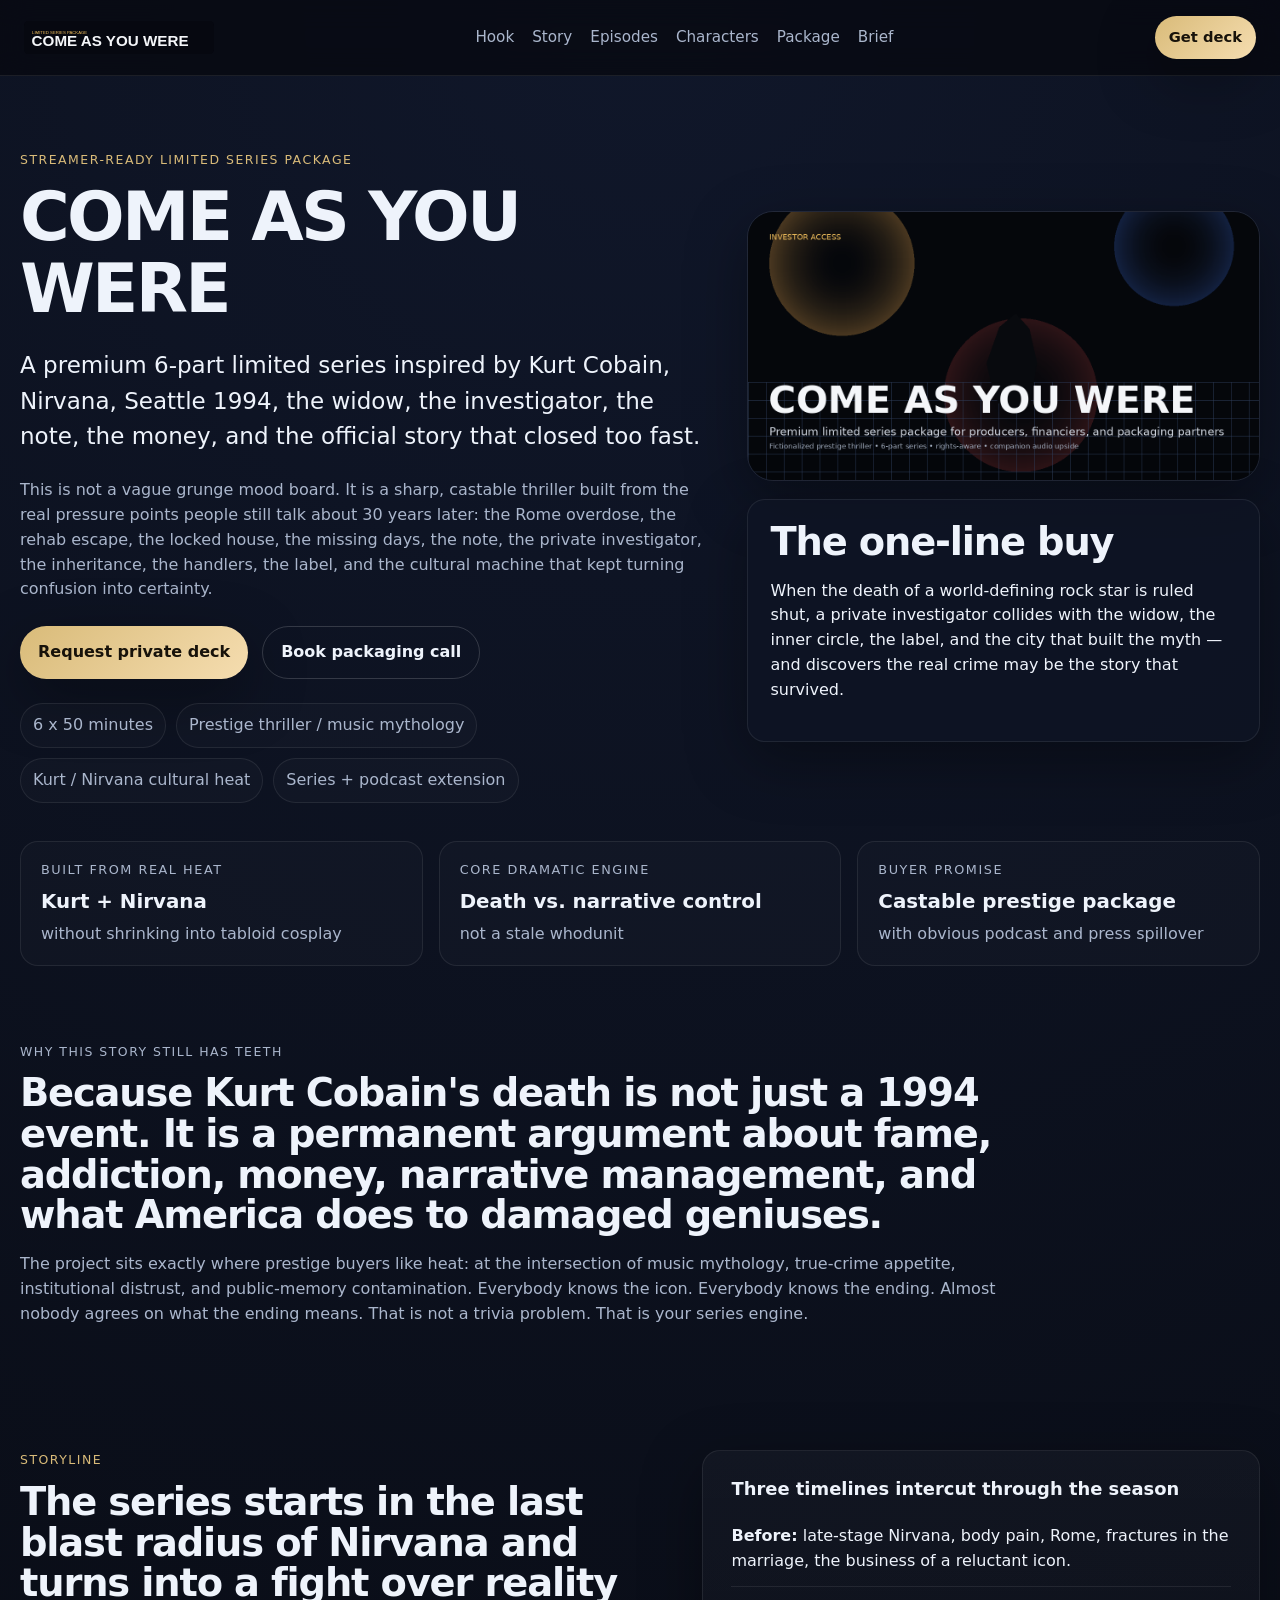
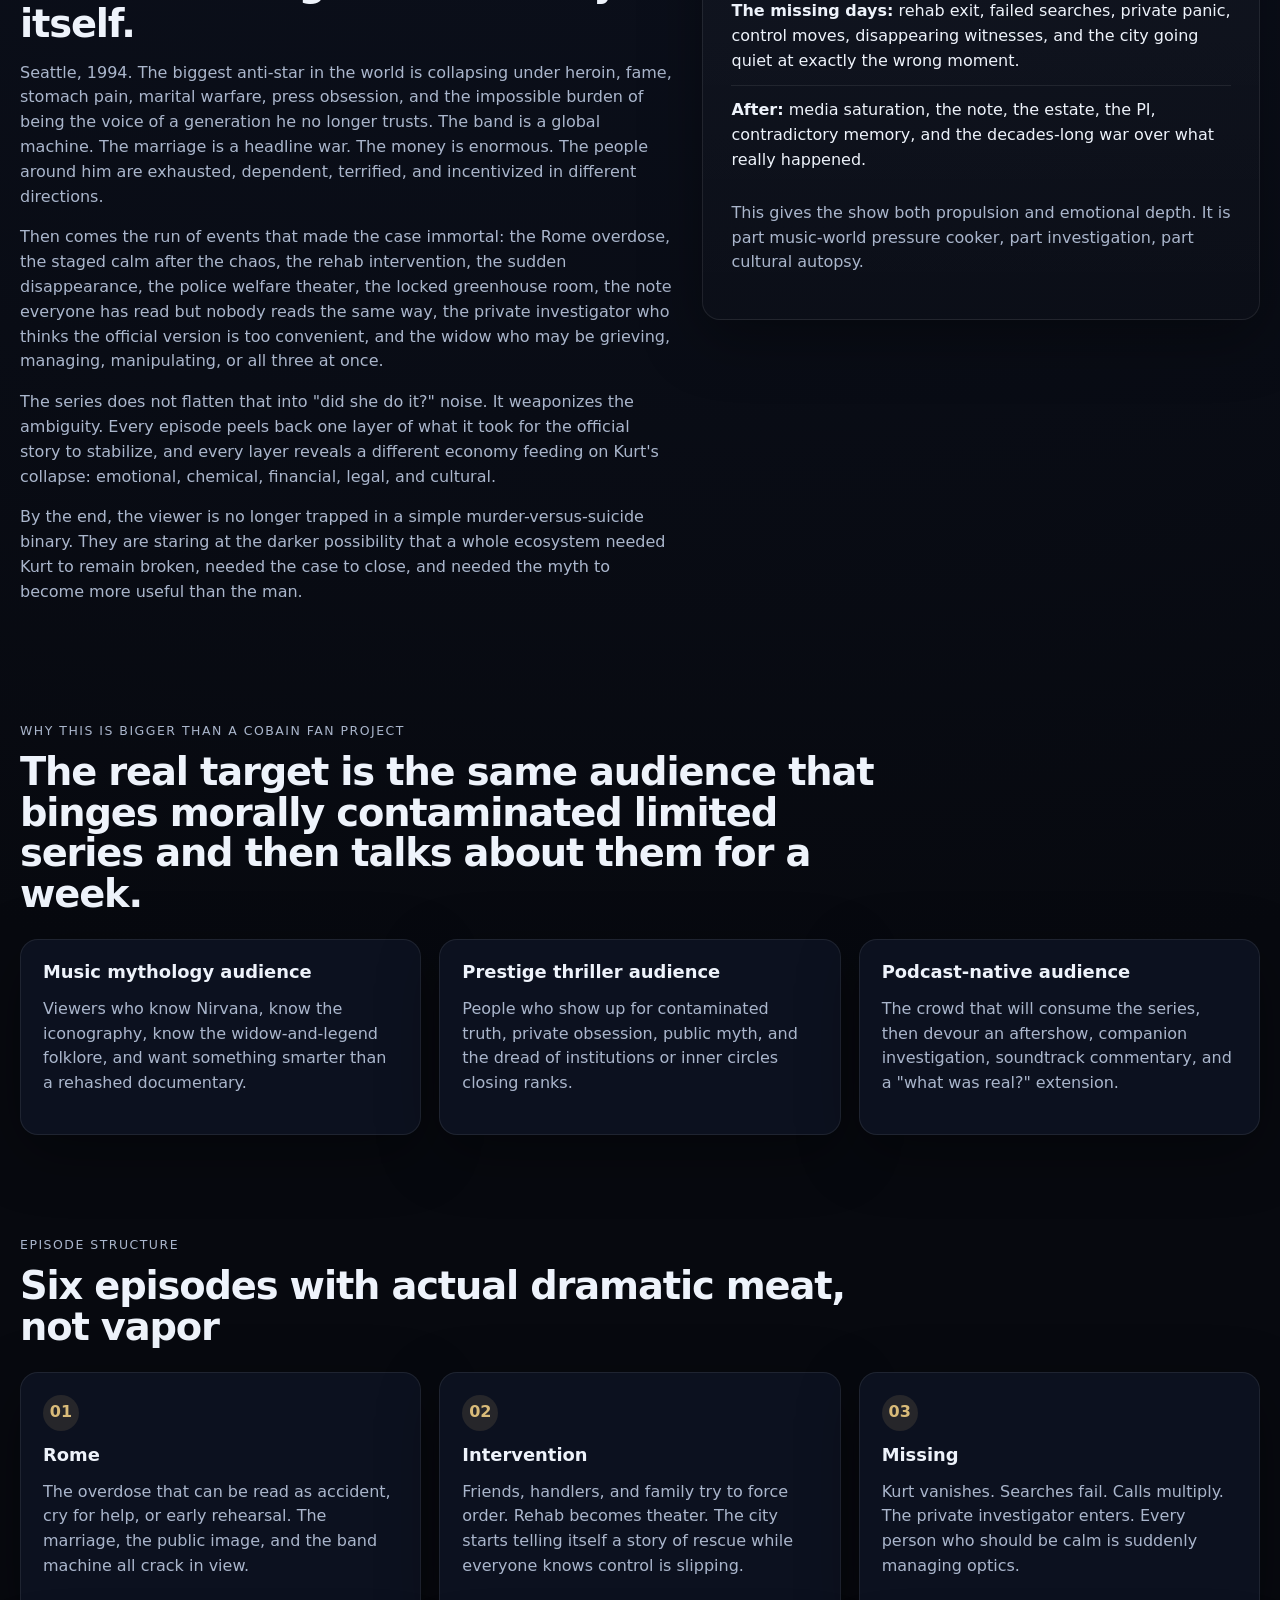
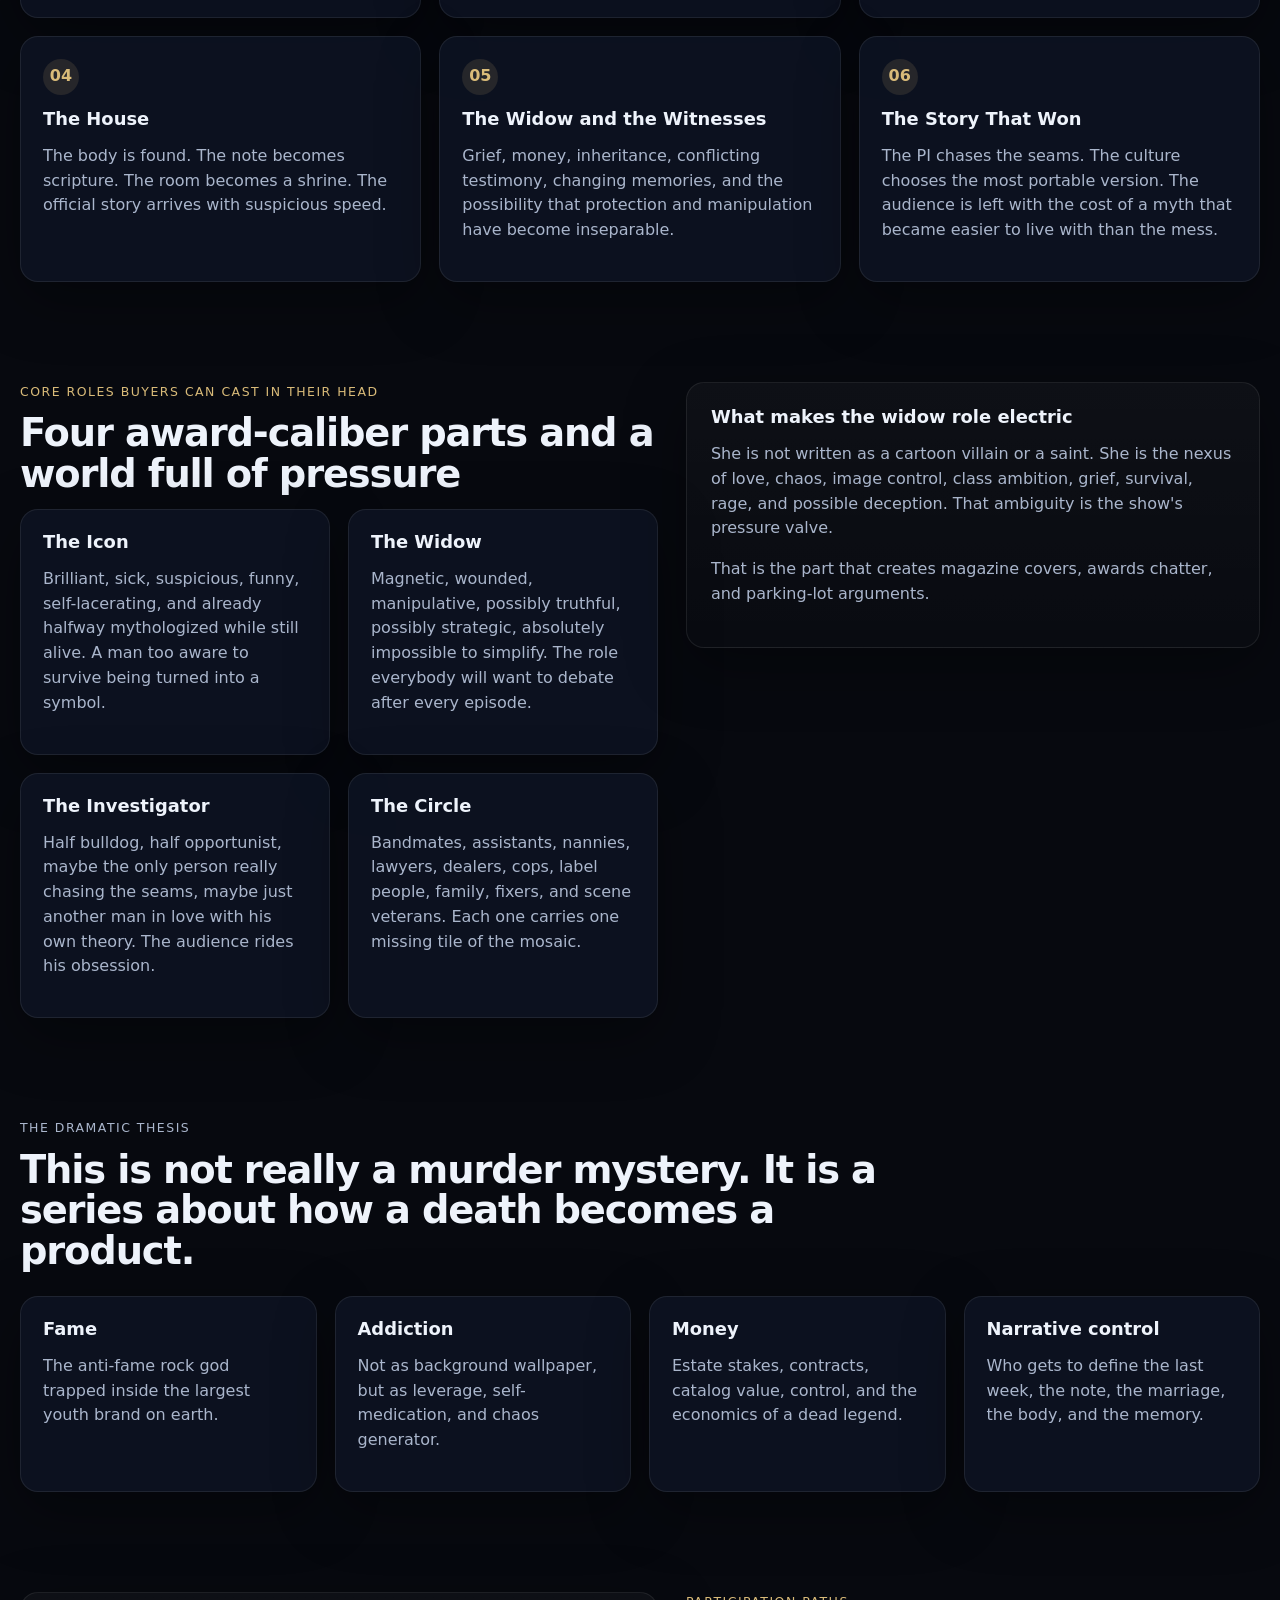
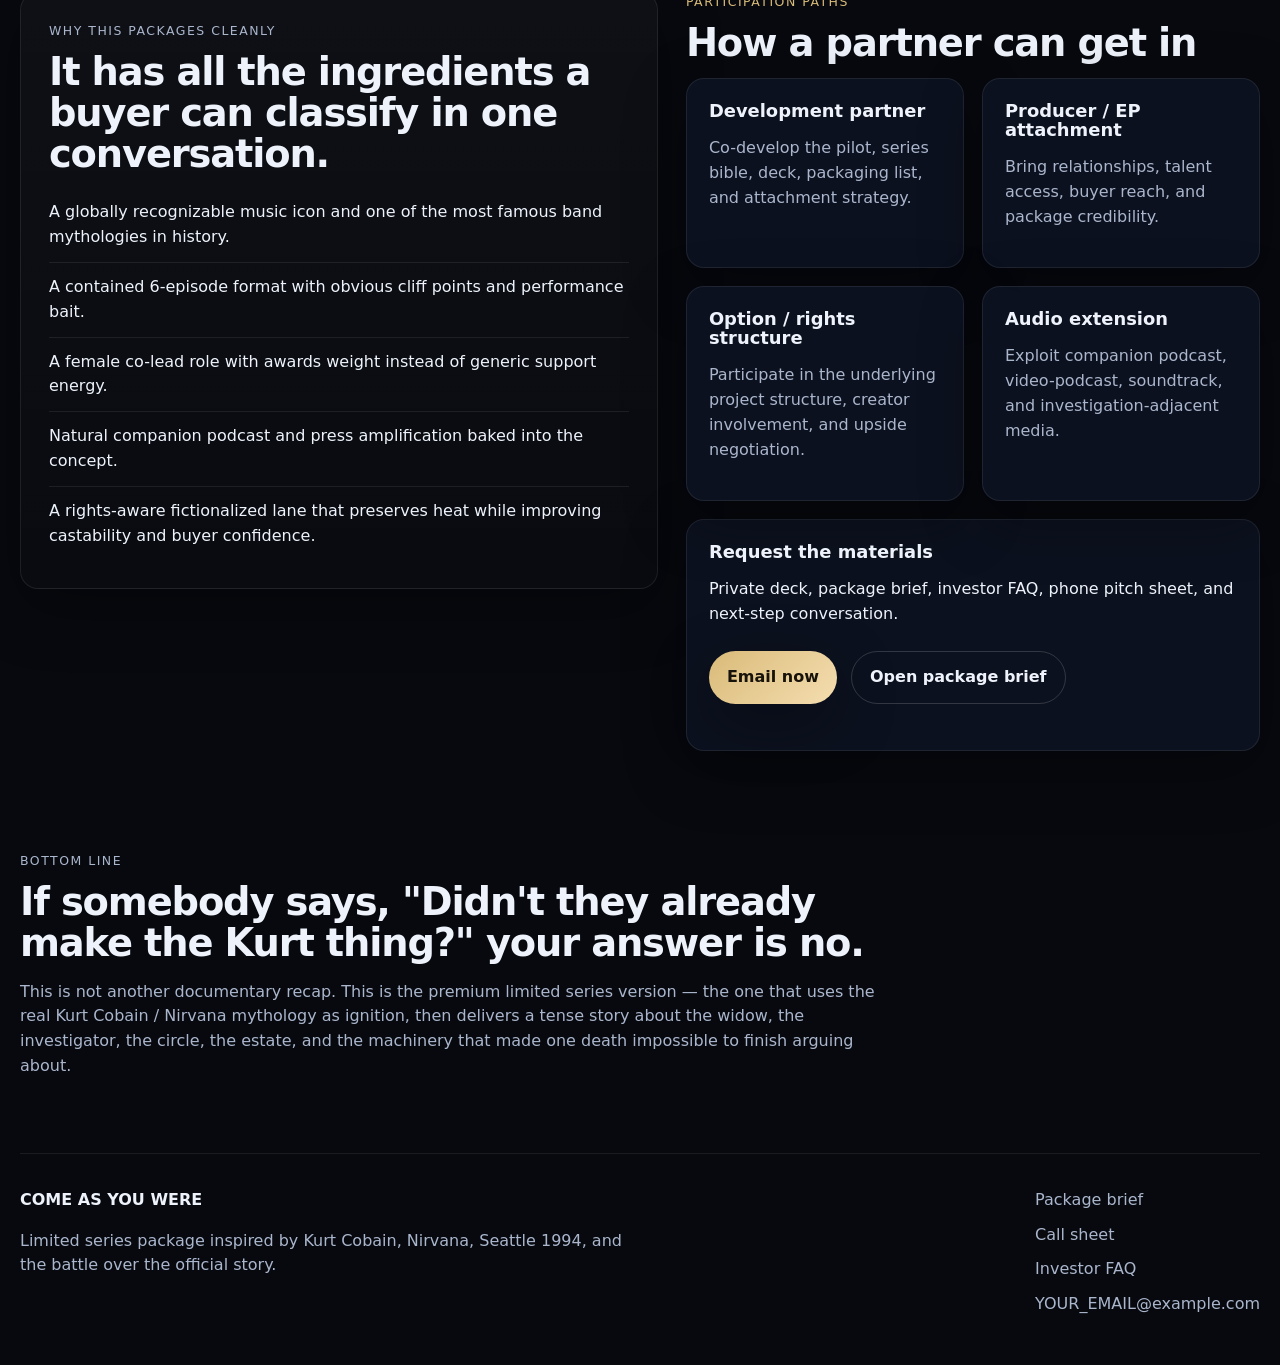
==== commit 53131a86: "Add files via upload" ====
--- a/index.html
+++ b/index.html
@@ -3,8 +3,8 @@
 <head>
   <meta charset="UTF-8">
   <meta name="viewport" content="width=device-width, initial-scale=1.0">
-  <title>COME AS YOU WERE | Premium Limited Series Package for Producers, Investors & Packaging Partners</title>
-  <meta name="description" content="A premium fictionalized limited series package inspired by the cultural fallout around the death of a generation-defining music icon. Built to attract producers, investors, reps, and packaging partners now.">
+  <title>COME AS YOU WERE | Limited Series Pitch Inspired by Kurt Cobain, Nirvana, and the Seattle 1994 Death Mythology</title>
+  <meta name="description" content="COME AS YOU WERE is a premium limited series pitch inspired by Kurt Cobain, Nirvana, Seattle 1994, the widow, the investigator, the note, the money, and the machine that turned one death into permanent cultural argument.">
   <meta name="robots" content="index,follow,max-snippet:-1,max-image-preview:large,max-video-preview:-1">
   <link rel="canonical" href="https://YOUR-DOMAIN.com/">
   <link rel="icon" type="image/x-icon" href="assets/favicon.ico">
@@ -14,15 +14,13 @@
   <link rel="manifest" href="site.webmanifest">
   <meta name="theme-color" content="#07090f">
   <meta property="og:type" content="website">
-  <meta property="og:title" content="COME AS YOU WERE | Premium Limited Series Package">
-  <meta property="og:description" content="A rights-aware, fictionalized prestige thriller package designed to attract producers, financiers, and packaging partners.">
+  <meta property="og:title" content="COME AS YOU WERE | The Kurt Cobain / Nirvana limited-series package with real dramatic substance">
+  <meta property="og:description" content="A prestige limited series pitch inspired by Kurt Cobain, Nirvana, Seattle 1994, the widow, the investigator, and the unresolved machinery that profited from ambiguity.">
   <meta property="og:url" content="https://YOUR-DOMAIN.com/">
   <meta property="og:image" content="https://YOUR-DOMAIN.com/assets/og-image.png">
-  <meta property="og:image:width" content="1200">
-  <meta property="og:image:height" content="630">
   <meta name="twitter:card" content="summary_large_image">
-  <meta name="twitter:title" content="COME AS YOU WERE | Premium Limited Series Package">
-  <meta name="twitter:description" content="A prestige fictionalized limited series package built for producers, financiers, and packaging partners.">
+  <meta name="twitter:title" content="COME AS YOU WERE | Limited Series Pitch Inspired by Kurt Cobain + Nirvana">
+  <meta name="twitter:description" content="A premium mini-series package built from the cultural aftershock around Kurt Cobain, Nirvana, and the official story that closed too fast.">
   <meta name="twitter:image" content="https://YOUR-DOMAIN.com/assets/og-image.png">
   <link rel="preload" as="image" href="assets/og-image.png">
   <link rel="stylesheet" href="styles.css">
@@ -34,63 +32,22 @@
         "@type": "WebSite",
         "name": "COME AS YOU WERE",
         "url": "https://YOUR-DOMAIN.com/",
-        "description": "A premium limited series package for producers, investors and packaging partners.",
-        "publisher": {
-          "@type": "Person",
-          "name": "Rick Broider",
-          "url": "https://YOUR-DOMAIN.com/"
-        }
+        "description": "A premium limited series pitch inspired by Kurt Cobain, Nirvana, Seattle 1994, and the cultural battle over what really happened after an icon died.",
+        "publisher": {"@type": "Person", "name": "Rick Broider"}
       },
       {
         "@type": "WebPage",
-        "name": "COME AS YOU WERE | Premium Limited Series Package",
+        "name": "COME AS YOU WERE | Limited Series Pitch",
         "url": "https://YOUR-DOMAIN.com/",
-        "isPartOf": {
-          "@type": "WebSite",
-          "url": "https://YOUR-DOMAIN.com/"
-        },
-        "primaryImageOfPage": "https://YOUR-DOMAIN.com/assets/og-image.png",
-        "description": "A premium fictionalized limited series package inspired by the cultural fallout around the death of a generation-defining music icon."
+        "description": "A limited series pitch package built for producers, financiers, managers, attorneys, and packaging partners.",
+        "primaryImageOfPage": "https://YOUR-DOMAIN.com/assets/og-image.png"
       },
       {
         "@type": "CreativeWork",
         "name": "COME AS YOU WERE",
-        "creator": {
-          "@type": "Person",
-          "name": "Rick Broider",
-          "sameAs": "https://www.imdb.com/name/YOUR-IMDB-ID/"
-        },
-        "genre": ["Thriller", "Drama", "Mystery", "Limited series"],
-        "description": "A six-part fictionalized prestige thriller about a dead music icon, the people around him, and the story that hardened after his death."
-      },
-      {
-        "@type": "FAQPage",
-        "mainEntity": [
-          {
-            "@type": "Question",
-            "name": "Why fictionalize the story instead of naming real people directly?",
-            "acceptedAnswer": {
-              "@type": "Answer",
-              "text": "Because the strongest commercial lane is not tabloid accusation. The stronger lane is a rights-aware, fictionalized prestige thriller that keeps the cultural heat while improving packageability, castability, and legal survivability."
-            }
-          },
-          {
-            "@type": "Question",
-            "name": "Who is this package built for?",
-            "acceptedAnswer": {
-              "@type": "Answer",
-              "text": "Producers, packaging partners, financiers, managers, attorneys, and other industry operators who can move a project into streamer, premium cable, or prestige indie conversations."
-            }
-          },
-          {
-            "@type": "Question",
-            "name": "What participation paths are available?",
-            "acceptedAnswer": {
-              "@type": "Answer",
-              "text": "Potential lanes include creator-originator participation, option or rights structures, development financing, producer or executive-producer attachment, companion audio rights, and international or ancillary participation depending on the deal structure."
-            }
-          }
-        ]
+        "creator": {"@type": "Person", "name": "Rick Broider", "sameAs": "https://www.imdb.com/name/YOUR-IMDB-ID/"},
+        "genre": ["Thriller", "Music drama", "Mystery", "Limited series"],
+        "description": "A six-part fictionalized prestige thriller inspired by Kurt Cobain, Nirvana, Seattle 1994, and the machine that hardened one public death into permanent myth."
       }
     ]
   }
@@ -99,266 +56,207 @@
 <body>
   <div class="site-shell">
     <header class="topbar">
-      <a href="#top" class="brand">
-        <img src="assets/wordmark.svg" alt="COME AS YOU WERE wordmark" class="brandmark">
-      </a>
+      <a href="#top" class="brand"><img src="assets/wordmark.svg" alt="COME AS YOU WERE wordmark" class="brandmark"></a>
       <nav class="nav">
-        <a href="#why-now">Why now</a>
-        <a href="#series">Series</a>
+        <a href="#hook">Hook</a>
+        <a href="#story">Story</a>
+        <a href="#episodes">Episodes</a>
+        <a href="#characters">Characters</a>
         <a href="#package">Package</a>
-        <a href="#participation">Participation</a>
         <a href="docs/package-brief.html">Brief</a>
       </nav>
-      <a href="mailto:YOUR_EMAIL@example.com?subject=COME%20AS%20YOU%20WERE%20-%20Packaging%20Conversation" class="button button-sm">Request deck</a>
+      <a href="mailto:YOUR_EMAIL@example.com?subject=COME%20AS%20YOU%20WERE%20-%20Private%20Deck" class="button button-sm">Get deck</a>
     </header>
 
     <main id="top">
       <section class="hero">
         <div class="hero-copy">
-          <p class="eyebrow">Premium limited series package</p>
+          <p class="eyebrow">Streamer-ready limited series package</p>
           <h1>COME AS YOU WERE</h1>
-          <p class="hero-lead">A prestige fictionalized thriller inspired by the cultural fallout around the death of a generation-defining music icon.</p>
-          <p class="hero-sub">Not a tabloid accusation piece. A rights-aware, actor-driven package about fame, addiction, control, narrative management, and the machine that profits when the truth closes too fast.</p>
+          <p class="hero-lead">A premium 6-part limited series inspired by Kurt Cobain, Nirvana, Seattle 1994, the widow, the investigator, the note, the money, and the official story that closed too fast.</p>
+          <p class="hero-sub">This is not a vague grunge mood board. It is a sharp, castable thriller built from the real pressure points people still talk about 30 years later: the Rome overdose, the rehab escape, the locked house, the missing days, the note, the private investigator, the inheritance, the handlers, the label, and the cultural machine that kept turning confusion into certainty.</p>
           <div class="cta-row">
-            <a class="button" href="mailto:YOUR_EMAIL@example.com?subject=COME%20AS%20YOU%20WERE%20-%20Request%20the%20Private%20Deck">Request the private deck</a>
-            <a class="button button-ghost" href="https://YOUR-CALENDAR-LINK.com/" target="_blank" rel="noopener">Book an intro call</a>
+            <a class="button" href="mailto:YOUR_EMAIL@example.com?subject=COME%20AS%20YOU%20WERE%20-%20Request%20the%20Private%20Deck">Request private deck</a>
+            <a class="button button-ghost" href="https://YOUR-CALENDAR-LINK.com/" target="_blank" rel="noopener">Book packaging call</a>
           </div>
           <ul class="hero-tags">
-            <li>6-part limited series</li>
-            <li>Prestige thriller / drama</li>
-            <li>Rights-aware fictionalization</li>
-            <li>Companion audio upside</li>
+            <li>6 x 50 minutes</li>
+            <li>Prestige thriller / music mythology</li>
+            <li>Kurt / Nirvana cultural heat</li>
+            <li>Series + podcast extension</li>
           </ul>
         </div>
         <div class="hero-card">
-          <img src="assets/og-image.png" alt="COME AS YOU WERE investor key art" class="hero-image">
+          <img src="assets/og-image.png" alt="COME AS YOU WERE key art" class="hero-image">
           <div class="signal-card">
             <h2>The one-line buy</h2>
-            <p>A dead legend. A story everyone thinks they know. An inner circle with too much to lose. The real mystery is not just how he died — it is who needed the story to close fast.</p>
-          </div>
-        </div>
-      </section>
-
-      <section class="metrics-band">
+            <p>When the death of a world-defining rock star is ruled shut, a private investigator collides with the widow, the inner circle, the label, and the city that built the myth — and discovers the real crime may be the story that survived.</p>
+          </div>
+        </div>
+      </section>
+
+      <section class="metrics-band" id="hook">
         <div class="metric">
-          <span class="metric-label">Core buyer promise</span>
-          <strong>Recognizable heat</strong>
-          <span>without the legal clown shoes</span>
+          <span class="metric-label">Built from real heat</span>
+          <strong>Kurt + Nirvana</strong>
+          <span>without shrinking into tabloid cosplay</span>
         </div>
         <div class="metric">
-          <span class="metric-label">Commercial lane</span>
-          <strong>Premium package</strong>
-          <span>for streamers, premium TV, or prestige indie</span>
+          <span class="metric-label">Core dramatic engine</span>
+          <strong>Death vs. narrative control</strong>
+          <span>not a stale whodunit</span>
         </div>
         <div class="metric">
-          <span class="metric-label">Expansion path</span>
-          <strong>Series + companion audio</strong>
-          <span>plus soundtrack, press, and ancillary upside</span>
-        </div>
-      </section>
-
-      <section id="why-now" class="section">
-        <div class="section-intro">
-          <p class="eyebrow">Why this gets attention now</p>
-          <h2>Built for the current premium-series market</h2>
-          <p>This package is designed around what buyers and packaging partners are actually rewarding now: category clarity, castable roles, a morally charged hook, rights awareness, and easy expansion into companion media.</p>
-        </div>
-        <div class="card-grid four-up">
+          <span class="metric-label">Buyer promise</span>
+          <strong>Castable prestige package</strong>
+          <span>with obvious podcast and press spillover</span>
+        </div>
+      </section>
+
+      <section class="section">
+        <div class="section-intro narrow">
+          <p class="eyebrow">Why this story still has teeth</p>
+          <h2>Because Kurt Cobain's death is not just a 1994 event. It is a permanent argument about fame, addiction, money, narrative management, and what America does to damaged geniuses.</h2>
+          <p>The project sits exactly where prestige buyers like heat: at the intersection of music mythology, true-crime appetite, institutional distrust, and public-memory contamination. Everybody knows the icon. Everybody knows the ending. Almost nobody agrees on what the ending means. That is not a trivia problem. That is your series engine.</p>
+        </div>
+      </section>
+
+      <section id="story" class="section split-section story-split">
+        <div>
+          <p class="eyebrow">Storyline</p>
+          <h2>The series starts in the last blast radius of Nirvana and turns into a fight over reality itself.</h2>
+          <p class="body-copy">Seattle, 1994. The biggest anti-star in the world is collapsing under heroin, fame, stomach pain, marital warfare, press obsession, and the impossible burden of being the voice of a generation he no longer trusts. The band is a global machine. The marriage is a headline war. The money is enormous. The people around him are exhausted, dependent, terrified, and incentivized in different directions.</p>
+          <p class="body-copy">Then comes the run of events that made the case immortal: the Rome overdose, the staged calm after the chaos, the rehab intervention, the sudden disappearance, the police welfare theater, the locked greenhouse room, the note everyone has read but nobody reads the same way, the private investigator who thinks the official version is too convenient, and the widow who may be grieving, managing, manipulating, or all three at once.</p>
+          <p class="body-copy">The series does not flatten that into "did she do it?" noise. It weaponizes the ambiguity. Every episode peels back one layer of what it took for the official story to stabilize, and every layer reveals a different economy feeding on Kurt's collapse: emotional, chemical, financial, legal, and cultural.</p>
+          <p class="body-copy">By the end, the viewer is no longer trapped in a simple murder-versus-suicide binary. They are staring at the darker possibility that a whole ecosystem needed Kurt to remain broken, needed the case to close, and needed the myth to become more useful than the man.</p>
+        </div>
+        <aside class="highlight-panel large">
+          <h3>Three timelines intercut through the season</h3>
+          <ul class="clean-list">
+            <li><strong>Before:</strong> late-stage Nirvana, body pain, Rome, fractures in the marriage, the business of a reluctant icon.</li>
+            <li><strong>The missing days:</strong> rehab exit, failed searches, private panic, control moves, disappearing witnesses, and the city going quiet at exactly the wrong moment.</li>
+            <li><strong>After:</strong> media saturation, the note, the estate, the PI, contradictory memory, and the decades-long war over what really happened.</li>
+          </ul>
+          <p class="small-note">This gives the show both propulsion and emotional depth. It is part music-world pressure cooker, part investigation, part cultural autopsy.</p>
+        </aside>
+      </section>
+
+      <section class="section">
+        <div class="section-intro">
+          <p class="eyebrow">Why this is bigger than a Cobain fan project</p>
+          <h2>The real target is the same audience that binges morally contaminated limited series and then talks about them for a week.</h2>
+        </div>
+        <div class="card-grid three-up">
           <article class="info-card">
-            <h3>Recognizable category heat</h3>
-            <p>Prestige audiences keep showing up for truth-corrupted thrillers, obsession stories, and limited-series investigations with public-mythology pressure.</p>
+            <h3>Music mythology audience</h3>
+            <p>Viewers who know Nirvana, know the iconography, know the widow-and-legend folklore, and want something smarter than a rehashed documentary.</p>
           </article>
           <article class="info-card">
-            <h3>Trailer in the buyer's head</h3>
-            <p>The teaser cuts itself: grief, flashbulbs, bad alibis, changing timelines, backstage money, and a city full of people who need the myth more than the man.</p>
+            <h3>Prestige thriller audience</h3>
+            <p>People who show up for contaminated truth, private obsession, public myth, and the dread of institutions or inner circles closing ranks.</p>
           </article>
           <article class="info-card">
-            <h3>Packageable by design</h3>
-            <p>Writer-showrunner, tone-setting director, one major male lead, one awards-caliber female co-lead, and one credible production banner. That is a conversation buyers understand.</p>
+            <h3>Podcast-native audience</h3>
+            <p>The crowd that will consume the series, then devour an aftershow, companion investigation, soundtrack commentary, and a "what was real?" extension.</p>
           </article>
-          <article class="info-card">
-            <h3>Cross-platform upside</h3>
-            <p>Companion podcast, video-audio extension, soundtrack moments, press hooks, and “what really happened?” conversation loops are not extras. They are built into the engine.</p>
-          </article>
-        </div>
-      </section>
-
-      <section id="series" class="section split-section">
+        </div>
+      </section>
+
+      <section id="episodes" class="section">
+        <div class="section-intro">
+          <p class="eyebrow">Episode structure</p>
+          <h2>Six episodes with actual dramatic meat, not vapor</h2>
+        </div>
+        <div class="episode-grid">
+          <article class="episode-card"><span>01</span><h3>Rome</h3><p>The overdose that can be read as accident, cry for help, or early rehearsal. The marriage, the public image, and the band machine all crack in view.</p></article>
+          <article class="episode-card"><span>02</span><h3>Intervention</h3><p>Friends, handlers, and family try to force order. Rehab becomes theater. The city starts telling itself a story of rescue while everyone knows control is slipping.</p></article>
+          <article class="episode-card"><span>03</span><h3>Missing</h3><p>Kurt vanishes. Searches fail. Calls multiply. The private investigator enters. Every person who should be calm is suddenly managing optics.</p></article>
+          <article class="episode-card"><span>04</span><h3>The House</h3><p>The body is found. The note becomes scripture. The room becomes a shrine. The official story arrives with suspicious speed.</p></article>
+          <article class="episode-card"><span>05</span><h3>The Widow and the Witnesses</h3><p>Grief, money, inheritance, conflicting testimony, changing memories, and the possibility that protection and manipulation have become inseparable.</p></article>
+          <article class="episode-card"><span>06</span><h3>The Story That Won</h3><p>The PI chases the seams. The culture chooses the most portable version. The audience is left with the cost of a myth that became easier to live with than the mess.</p></article>
+        </div>
+      </section>
+
+      <section id="characters" class="section split-section">
         <div>
-          <p class="eyebrow">What the series is</p>
-          <h2>A 6-part prestige limited series with a clean commercial engine</h2>
-          <p class="body-copy">The story begins with the death of a world-famous musician. The ruling is swift. The grief is public. The mythology hardens fast. But behind the headlines is a circle of lovers, handlers, fixers, investigators, executives, friends, and opportunists — each holding a different version of the truth, and each with a reason to defend it.</p>
-          <p class="body-copy">The central dramatic question evolves from <em>Who killed him?</em> to something far stickier and more fundable: <strong>Who needed the story to close, and what did it cost to keep it closed?</strong></p>
-        </div>
-        <div class="highlight-panel">
-          <h3>Tone coordinates</h3>
+          <p class="eyebrow">Core roles buyers can cast in their head</p>
+          <h2>Four award-caliber parts and a world full of pressure</h2>
+          <div class="card-grid two-up">
+            <article class="info-card">
+              <h3>The Icon</h3>
+              <p>Brilliant, sick, suspicious, funny, self-lacerating, and already halfway mythologized while still alive. A man too aware to survive being turned into a symbol.</p>
+            </article>
+            <article class="info-card">
+              <h3>The Widow</h3>
+              <p>Magnetic, wounded, manipulative, possibly truthful, possibly strategic, absolutely impossible to simplify. The role everybody will want to debate after every episode.</p>
+            </article>
+            <article class="info-card">
+              <h3>The Investigator</h3>
+              <p>Half bulldog, half opportunist, maybe the only person really chasing the seams, maybe just another man in love with his own theory. The audience rides his obsession.</p>
+            </article>
+            <article class="info-card">
+              <h3>The Circle</h3>
+              <p>Bandmates, assistants, nannies, lawyers, dealers, cops, label people, family, fixers, and scene veterans. Each one carries one missing tile of the mosaic.</p>
+            </article>
+          </div>
+        </div>
+        <aside class="highlight-panel">
+          <h3>What makes the widow role electric</h3>
+          <p>She is not written as a cartoon villain or a saint. She is the nexus of love, chaos, image control, class ambition, grief, survival, rage, and possible deception. That ambiguity is the show's pressure valve.</p>
+          <p class="small-note">That is the part that creates magazine covers, awards chatter, and parking-lot arguments.</p>
+        </aside>
+      </section>
+
+      <section class="section">
+        <div class="section-intro">
+          <p class="eyebrow">The dramatic thesis</p>
+          <h2>This is not really a murder mystery. It is a series about how a death becomes a product.</h2>
+        </div>
+        <div class="card-grid four-up">
+          <article class="info-card"><h3>Fame</h3><p>The anti-fame rock god trapped inside the largest youth brand on earth.</p></article>
+          <article class="info-card"><h3>Addiction</h3><p>Not as background wallpaper, but as leverage, self-medication, and chaos generator.</p></article>
+          <article class="info-card"><h3>Money</h3><p>Estate stakes, contracts, catalog value, control, and the economics of a dead legend.</p></article>
+          <article class="info-card"><h3>Narrative control</h3><p>Who gets to define the last week, the note, the marriage, the body, and the memory.</p></article>
+        </div>
+      </section>
+
+      <section id="package" class="section split-section">
+        <div class="highlight-panel large">
+          <p class="eyebrow">Why this packages cleanly</p>
+          <h2>It has all the ingredients a buyer can classify in one conversation.</h2>
           <ul class="clean-list">
-            <li><strong>Zodiac</strong> tension</li>
-            <li><strong>Mindhunter</strong> psychological pressure</li>
-            <li><strong>The People v. O.J. Simpson</strong> public mythology</li>
-            <li><strong>Black Swan</strong> identity fracture</li>
-            <li><strong>Music-world mystique</strong> without nostalgia bait</li>
+            <li>A globally recognizable music icon and one of the most famous band mythologies in history.</li>
+            <li>A contained 6-episode format with obvious cliff points and performance bait.</li>
+            <li>A female co-lead role with awards weight instead of generic support energy.</li>
+            <li>Natural companion podcast and press amplification baked into the concept.</li>
+            <li>A rights-aware fictionalized lane that preserves heat while improving castability and buyer confidence.</li>
           </ul>
         </div>
-      </section>
-
-      <section class="section">
-        <div class="section-intro">
-          <p class="eyebrow">Episode engine</p>
-          <h2>Built to hook immediately and escalate morally</h2>
-        </div>
-        <div class="episode-grid">
-          <article class="episode-card">
-            <span>01</span>
-            <h3>The body and the noise</h3>
-            <p>The death lands. The scene is frozen. The story starts closing before the grief even settles.</p>
-          </article>
-          <article class="episode-card">
-            <span>02</span>
-            <h3>Everyone edits memory</h3>
-            <p>The partner, friends, label, and handlers all tell versions that almost fit, which is exactly what makes them dangerous.</p>
-          </article>
-          <article class="episode-card">
-            <span>03</span>
-            <h3>The investigator becomes the threat</h3>
-            <p>An outsider starts asking questions that force insiders to protect themselves.</p>
-          </article>
-          <article class="episode-card">
-            <span>04</span>
-            <h3>Addiction, money, leverage</h3>
-            <p>The series leaves the police file and enters the machinery of fame, inheritance, contracts, and dependency.</p>
-          </article>
-          <article class="episode-card">
-            <span>05</span>
-            <h3>The story hardens</h3>
-            <p>The public version becomes safer, more portable, and more profitable than the messy truth.</p>
-          </article>
-          <article class="episode-card">
-            <span>06</span>
-            <h3>After the closing statement</h3>
-            <p>The audience is left with the deeper horror: maybe the system itself made the final distinction almost meaningless.</p>
-          </article>
-        </div>
-      </section>
-
-      <section class="section split-section" id="package">
-        <div class="highlight-panel large">
-          <p class="eyebrow">Why the fictionalized lane is stronger</p>
-          <h2>More castable. More sellable. More survivable.</h2>
-          <p>Literal allegation projects narrow the buyer pool and drag the conversation toward risk. This package keeps the cultural electricity while giving producers room to shape a premium thriller instead of litigating a rumor with a camera.</p>
-          <ul class="clean-list">
-            <li>Retains the hook of an iconic music death</li>
-            <li>Improves packageability for talent and banner attachments</li>
-            <li>Preserves room for originality, awards ambition, and broader audience reach</li>
-            <li>Creates a cleaner lane for companion audio and international play</li>
-          </ul>
-        </div>
         <div>
-          <p class="eyebrow">Packaging vision</p>
-          <h2>The buyer can already see the stack</h2>
+          <p class="eyebrow">Participation paths</p>
+          <h2>How a partner can get in</h2>
           <div class="card-grid two-up">
-            <article class="info-card">
-              <h3>Writer / showrunner</h3>
-              <p>Someone credible in prestige drama or psychological thriller with enough authority to reassure buyers the material is disciplined, not lurid.</p>
-            </article>
-            <article class="info-card">
-              <h3>Tone-setting director</h3>
-              <p>A director who can make paranoia, grief, and media pressure feel cinematic without tipping into conspiracy cosplay.</p>
-            </article>
-            <article class="info-card">
-              <h3>Lead cast</h3>
-              <p>One top-tier male lead for the investigator or musician role, one awards-caliber female co-lead, and a bench of combustible supporting parts.</p>
-            </article>
-            <article class="info-card">
-              <h3>Audio partner</h3>
-              <p>A podcast or video-audio companion that widens discovery, feeds press, and increases the project's perceived scale before and after sale.</p>
-            </article>
-          </div>
-        </div>
-      </section>
-
-      <section class="section" id="participation">
-        <div class="section-intro">
-          <p class="eyebrow">Participation paths</p>
-          <h2>More than one way to make money on the package</h2>
-          <p>This project is structured to support several levels of involvement depending on who comes in, when they come in, and what leverage they bring.</p>
-        </div>
-        <div class="card-grid three-up">
-          <article class="info-card">
-            <h3>Originator / creator participation</h3>
-            <p>Creator credit, underlying-origin participation, consulting producer, or executive-producer attachment depending on deal structure.</p>
-          </article>
-          <article class="info-card">
-            <h3>Development & packaging</h3>
-            <p>Option structures, development financing, script-stage packaging support, attachments, and buyer-facing materials expansion.</p>
-          </article>
-          <article class="info-card">
-            <h3>Ancillary upside</h3>
-            <p>Companion audio, soundtrack opportunities, international adaptation or licensing conversations, and press-driven value lift if talent attaches.</p>
-          </article>
-        </div>
-      </section>
-
-      <section class="section">
-        <div class="section-intro">
-          <p class="eyebrow">Who this is for</p>
-          <h2>Dream-target partners</h2>
-        </div>
-        <div class="card-grid two-up">
-          <article class="info-card">
-            <h3>Producers and packaging partners</h3>
-            <p>The people who know how to turn strong material into a buyer-ready stack with cast, director, showrunner, and rights confidence.</p>
-          </article>
-          <article class="info-card">
-            <h3>Financiers and strategic operators</h3>
-            <p>The people who recognize a category that can trigger press, talent interest, and streamer conversations once the right attachment arrives.</p>
-          </article>
-          <article class="info-card">
-            <h3>Managers, attorneys, and reps</h3>
-            <p>The gate-openers who understand that streamers do not buy cold chaos. They buy material that is already showing signs of becoming inevitable.</p>
-          </article>
-          <article class="info-card">
-            <h3>Audio and media partners</h3>
-            <p>Story operators who can help expand the project into podcast, video-audio, or press partnerships that add gravity and reach.</p>
-          </article>
+            <article class="info-card"><h3>Development partner</h3><p>Co-develop the pilot, series bible, deck, packaging list, and attachment strategy.</p></article>
+            <article class="info-card"><h3>Producer / EP attachment</h3><p>Bring relationships, talent access, buyer reach, and package credibility.</p></article>
+            <article class="info-card"><h3>Option / rights structure</h3><p>Participate in the underlying project structure, creator involvement, and upside negotiation.</p></article>
+            <article class="info-card"><h3>Audio extension</h3><p>Exploit companion podcast, video-podcast, soundtrack, and investigation-adjacent media.</p></article>
+          </div>
+          <div class="cta-panel">
+            <h3>Request the materials</h3>
+            <p>Private deck, package brief, investor FAQ, phone pitch sheet, and next-step conversation.</p>
+            <div class="cta-row left">
+              <a class="button" href="mailto:YOUR_EMAIL@example.com?subject=COME%20AS%20YOU%20WERE%20-%20Send%20materials">Email now</a>
+              <a class="button button-ghost" href="docs/package-brief.html">Open package brief</a>
+            </div>
+          </div>
         </div>
       </section>
 
       <section class="section faq-section">
         <div class="section-intro">
-          <p class="eyebrow">Fast answers</p>
-          <h2>Questions serious partners ask first</h2>
-        </div>
-        <div class="faq-list">
-          <details open>
-            <summary>Why this instead of a direct “Kurt” project?</summary>
-            <p>Because the strongest lane is not a literal allegation piece. The stronger lane is a fictionalized prestige thriller that keeps the cultural heat and expands the buyer pool.</p>
-          </details>
-          <details>
-            <summary>What materials are available now?</summary>
-            <p>Public-facing pitch site, package brief, investor FAQ, call-sheet language, visual prompts, and a clean lane for private deck / treatment expansion.</p>
-          </details>
-          <details>
-            <summary>Is this designed for Netflix only?</summary>
-            <p>No. The package is designed for premium buyers broadly: streamers, premium cable, prestige-indie financiers, and producers with buyer relationships. It should survive contact with more than one lane.</p>
-          </details>
-          <details>
-            <summary>What is the fastest next step?</summary>
-            <p>Request the private deck, book an intro call, and identify whether your leverage is packaging, financing, rights strategy, talent access, or companion-media expansion.</p>
-          </details>
-        </div>
-      </section>
-
-      <section class="cta-block">
-        <div>
-          <p class="eyebrow">This is not a someday idea</p>
-          <h2>If you know how to package heat, this is ready for a real conversation.</h2>
-          <p>Use the site in calls now. Send the brief. Move the conversation toward packaging, attachments, and participation structure.</p>
-        </div>
-        <div class="cta-actions">
-          <a class="button" href="docs/package-brief.html">Open the package brief</a>
-          <a class="button button-ghost" href="mailto:YOUR_EMAIL@example.com?subject=COME%20AS%20YOU%20WERE%20-%20Open%20to%20a%20packaging%20conversation">Email now</a>
-          <a class="button button-ghost" href="https://YOUR-CALENDAR-LINK.com/" target="_blank" rel="noopener">Book the intro call</a>
+          <p class="eyebrow">Bottom line</p>
+          <h2>If somebody says, "Didn't they already make the Kurt thing?" your answer is no.</h2>
+          <p>This is not another documentary recap. This is the premium limited series version — the one that uses the real Kurt Cobain / Nirvana mythology as ignition, then delivers a tense story about the widow, the investigator, the circle, the estate, and the machinery that made one death impossible to finish arguing about.</p>
         </div>
       </section>
     </main>
@@ -366,15 +264,14 @@
     <footer class="footer">
       <div>
         <strong>COME AS YOU WERE</strong>
-        <p>Premium limited series package for producers, financiers, and packaging partners.</p>
+        <p>Limited series package inspired by Kurt Cobain, Nirvana, Seattle 1994, and the battle over the official story.</p>
       </div>
       <div class="footer-links">
         <a href="docs/package-brief.html">Package brief</a>
         <a href="docs/call-sheet.html">Call sheet</a>
         <a href="docs/investor-faq.html">Investor FAQ</a>
-        <a href="https://www.imdb.com/name/YOUR-IMDB-ID/" target="_blank" rel="noopener">IMDb</a>
+        <a href="mailto:YOUR_EMAIL@example.com">YOUR_EMAIL@example.com</a>
       </div>
-      <p class="footer-note">Replace placeholder domain, email, calendar, and IMDb URL before going live. © 2026 Rick Broider.</p>
     </footer>
   </div>
   <script src="script.js"></script>
--- a/styles.css
+++ b/styles.css
@@ -1,181 +1,116 @@
-
-:root{
-  --bg:#05070b;
-  --bg2:#0b0f17;
-  --card:#0e1420;
-  --card2:#121a29;
-  --text:#f4f6f9;
-  --muted:#c6cfdb;
-  --soft:#97a4b8;
-  --gold:#f0be5c;
-  --blue:#6a8dff;
-  --line:rgba(132,153,191,.18);
-  --shadow:0 30px 70px rgba(0,0,0,.38);
-  --radius:22px;
+ :root {
+  --bg: #07090f;
+  --bg-soft: #0d1220;
+  --panel: rgba(14, 20, 36, 0.82);
+  --panel-strong: #111828;
+  --line: rgba(255,255,255,0.08);
+  --text: #eef3fb;
+  --muted: #aab6cc;
+  --gold: #d9bb79;
+  --gold-2: #f5ddb0;
+  --accent: #8fb4ff;
+  --shadow: 0 18px 60px rgba(0,0,0,0.35);
+  --radius: 18px;
+  --max: 1240px;
 }
-*{box-sizing:border-box}
-html{scroll-behavior:smooth}
-body{
-  margin:0;
-  font-family: Inter, ui-sans-serif, system-ui, -apple-system, BlinkMacSystemFont, "Segoe UI", sans-serif;
-  color:var(--text);
-  background:
-    radial-gradient(50rem 30rem at 15% 5%, rgba(240,190,92,.11), transparent 60%),
-    radial-gradient(42rem 26rem at 90% 0%, rgba(106,141,255,.12), transparent 60%),
-    linear-gradient(180deg, #060810 0%, #060810 20%, #05070b 100%);
-  line-height:1.55;
+* { box-sizing: border-box; }
+html { scroll-behavior: smooth; }
+body {
+  margin: 0; font-family: Inter, ui-sans-serif, system-ui, -apple-system, BlinkMacSystemFont, "Segoe UI", sans-serif;
+  background: radial-gradient(circle at top, #10172a 0%, #07090f 42%);
+  color: var(--text); line-height: 1.55;
 }
-body:before{
-  content:"";
-  position:fixed; inset:0;
-  pointer-events:none;
-  background-image:
-    linear-gradient(rgba(255,255,255,.018) 1px, transparent 1px),
-    linear-gradient(90deg, rgba(255,255,255,.018) 1px, transparent 1px);
-  background-size:26px 26px;
-  mask-image:linear-gradient(to bottom, transparent, rgba(0,0,0,.32), rgba(0,0,0,.08));
+a { color: inherit; text-decoration: none; }
+img { max-width: 100%; display: block; }
+.site-shell { min-height: 100vh; }
+.topbar {
+  position: sticky; top: 0; z-index: 40;
+  display: flex; align-items: center; justify-content: space-between; gap: 20px;
+  padding: 16px 24px; backdrop-filter: blur(14px);
+  background: rgba(7, 9, 15, 0.74); border-bottom: 1px solid var(--line);
 }
-a{color:inherit; text-decoration:none}
-.site-shell{width:min(1240px, calc(100% - 40px)); margin:0 auto}
-.topbar{
-  position:sticky; top:0; z-index:40;
-  display:flex; align-items:center; justify-content:space-between; gap:18px;
-  padding:18px 0;
-  backdrop-filter:blur(12px);
-  background:linear-gradient(180deg, rgba(5,7,11,.88), rgba(5,7,11,.45));
-  border-bottom:1px solid rgba(255,255,255,.04);
+.brandmark { width: 190px; height: auto; }
+.nav { display: flex; gap: 18px; flex-wrap: wrap; }
+.nav a { color: var(--muted); font-size: 0.95rem; }
+.nav a:hover { color: var(--text); }
+.button {
+  display: inline-flex; align-items: center; justify-content: center; gap: 10px;
+  padding: 13px 18px; border-radius: 999px; font-weight: 700;
+  background: linear-gradient(135deg, var(--gold), var(--gold-2)); color: #17120a;
+  box-shadow: var(--shadow);
 }
-.brandmark{height:52px; width:auto; display:block}
-.nav{display:flex; gap:20px; flex-wrap:wrap}
-.nav a{color:var(--muted); font-size:0.95rem}
-.nav a:hover{color:var(--text)}
-.button{
-  display:inline-flex; align-items:center; justify-content:center; gap:10px;
-  padding:15px 22px; border-radius:999px; font-weight:700;
-  background:linear-gradient(135deg, var(--gold), #ffd289);
-  color:#09111b; box-shadow:0 15px 40px rgba(240,190,92,.24);
-  border:1px solid rgba(255,255,255,.08);
+.button:hover { transform: translateY(-1px); }
+.button-sm { padding: 10px 14px; font-size: 0.92rem; }
+.button-ghost {
+  background: transparent; color: var(--text); border: 1px solid rgba(255,255,255,0.16); box-shadow: none;
 }
-.button:hover{transform:translateY(-1px)}
-.button-sm{padding:12px 18px; font-size:.95rem}
-.button-ghost{
-  background:transparent; color:var(--text); border:1px solid var(--line);
-  box-shadow:none;
+.hero, .section, .footer, .metrics-band { width: min(var(--max), calc(100% - 40px)); margin: 0 auto; }
+.hero {
+  display: grid; grid-template-columns: 1.15fr .85fr; gap: 34px; align-items: center;
+  padding: 74px 0 38px;
 }
-.hero{
-  display:grid; grid-template-columns:1.15fr .95fr; gap:40px;
-  padding:58px 0 24px;
+.eyebrow { color: var(--gold); text-transform: uppercase; letter-spacing: 0.12em; font-size: 0.78rem; margin: 0 0 12px; }
+h1, h2, h3 { line-height: 1.06; margin: 0 0 14px; }
+h1 { font-size: clamp(2.8rem, 5.3vw, 5.5rem); letter-spacing: -0.04em; }
+h2 { font-size: clamp(1.85rem, 3vw, 3rem); letter-spacing: -0.03em; }
+h3 { font-size: 1.12rem; }
+.hero-lead { font-size: clamp(1.15rem, 1.8vw, 1.5rem); color: var(--text); max-width: 760px; }
+.hero-sub, .body-copy, .section-intro p, .info-card p, .episode-card p, .highlight-panel p, .metric span, .small-note { color: var(--muted); }
+.cta-row { display: flex; flex-wrap: wrap; gap: 14px; margin: 24px 0; }
+.cta-row.left { justify-content: flex-start; }
+.hero-tags, .clean-list { list-style: none; padding: 0; margin: 0; }
+.hero-tags { display: flex; flex-wrap: wrap; gap: 10px; }
+.hero-tags li {
+  padding: 9px 12px; border: 1px solid var(--line); border-radius: 999px; color: var(--muted); background: rgba(255,255,255,0.02);
 }
-.eyebrow{
-  text-transform:uppercase; letter-spacing:.14em; font-size:.77rem;
-  color:var(--gold); margin:0 0 12px; font-weight:700;
+.hero-card { display: grid; gap: 18px; }
+.hero-image { border-radius: 26px; border: 1px solid var(--line); box-shadow: var(--shadow); }
+.signal-card, .info-card, .episode-card, .highlight-panel, .cta-panel {
+  border: 1px solid var(--line); background: var(--panel); border-radius: var(--radius); box-shadow: var(--shadow);
 }
-.hero h1{
-  font-size:clamp(3rem, 7vw, 5.6rem);
-  line-height:.92; margin:0 0 18px; letter-spacing:-.045em;
+.signal-card { padding: 22px; }
+.metrics-band {
+  display: grid; grid-template-columns: repeat(3, 1fr); gap: 16px; margin-bottom: 26px;
 }
-.hero-lead{
-  font-size:clamp(1.2rem, 2.2vw, 1.55rem);
-  color:var(--text); max-width:55rem; margin:0 0 14px; font-weight:600;
+.metric {
+  padding: 18px 20px; border: 1px solid var(--line); border-radius: var(--radius); background: rgba(255,255,255,0.02);
 }
-.hero-sub, .body-copy, .section-intro p{color:var(--muted); font-size:1.03rem}
-.cta-row{display:flex; gap:14px; flex-wrap:wrap; margin:28px 0 18px}
-.hero-tags{
-  list-style:none; padding:0; margin:18px 0 0; display:flex; gap:10px; flex-wrap:wrap;
+.metric-label { display: block; font-size: 0.8rem; text-transform: uppercase; letter-spacing: 0.12em; color: var(--gold); margin-bottom: 8px; }
+.metric strong { display: block; font-size: 1.24rem; margin-bottom: 4px; }
+.section { padding: 50px 0; }
+.section-intro { max-width: 860px; margin-bottom: 24px; }
+.section-intro.narrow { max-width: 980px; }
+.split-section { display: grid; grid-template-columns: 1fr .9fr; gap: 28px; align-items: start; }
+.story-split { grid-template-columns: 1.08fr .92fr; }
+.card-grid { display: grid; gap: 18px; }
+.two-up { grid-template-columns: repeat(2, minmax(0, 1fr)); }
+.three-up { grid-template-columns: repeat(3, minmax(0, 1fr)); }
+.four-up { grid-template-columns: repeat(4, minmax(0, 1fr)); }
+.info-card, .episode-card { padding: 22px; }
+.highlight-panel { padding: 24px; background: linear-gradient(180deg, rgba(255,255,255,0.03), rgba(255,255,255,0.01)); }
+.highlight-panel.large { padding: 28px; }
+.clean-list li { padding: 12px 0; border-bottom: 1px solid var(--line); }
+.clean-list li:last-child { border-bottom: none; }
+.episode-grid { display: grid; grid-template-columns: repeat(3, minmax(0, 1fr)); gap: 18px; }
+.episode-card span {
+  display: inline-flex; width: 36px; height: 36px; align-items: center; justify-content: center; border-radius: 999px;
+  background: rgba(217,187,121,0.12); color: var(--gold); font-weight: 800; margin-bottom: 14px;
 }
-.hero-tags li{
-  padding:9px 14px; border:1px solid var(--line); border-radius:999px;
-  color:var(--soft); font-size:.92rem; background:rgba(255,255,255,.02)
+.cta-panel { margin-top: 18px; padding: 22px; }
+.footer {
+  display: flex; justify-content: space-between; gap: 18px; padding: 34px 0 48px; border-top: 1px solid var(--line);
 }
-.hero-card{
-  display:flex; flex-direction:column; gap:16px;
+.footer p { color: var(--muted); max-width: 620px; }
+.footer-links { display: flex; flex-direction: column; gap: 10px; color: var(--muted); }
+@media (max-width: 1080px) {
+  .hero, .split-section, .metrics-band, .episode-grid, .four-up, .three-up { grid-template-columns: 1fr 1fr; }
+  .hero { grid-template-columns: 1fr; }
+  .story-split { grid-template-columns: 1fr; }
 }
-.hero-image, .info-visual{
-  width:100%; border-radius:28px; display:block; border:1px solid var(--line);
-  box-shadow:var(--shadow);
+@media (max-width: 760px) {
+  .topbar { flex-wrap: wrap; }
+  .nav { width: 100%; justify-content: space-between; }
+  .metrics-band, .episode-grid, .two-up, .three-up, .four-up, .split-section { grid-template-columns: 1fr; }
+  .hero, .section, .footer, .metrics-band { width: min(var(--max), calc(100% - 24px)); }
+  .footer { flex-direction: column; }
 }
-.signal-card, .info-card, .highlight-panel, .metric, .episode-card, .faq-list details, .cta-block{
-  background:linear-gradient(180deg, rgba(14,20,32,.88), rgba(10,14,22,.88));
-  border:1px solid var(--line); border-radius:var(--radius); box-shadow:var(--shadow);
-}
-.signal-card{padding:24px}
-.signal-card h2{margin:0 0 10px; font-size:1.1rem}
-.signal-card p{margin:0; color:var(--muted)}
-.metrics-band{
-  display:grid; grid-template-columns:repeat(3,1fr); gap:16px; margin:18px 0 18px;
-}
-.metric{padding:22px}
-.metric-label{display:block; color:var(--gold); font-size:.8rem; text-transform:uppercase; letter-spacing:.12em; margin-bottom:10px}
-.metric strong{display:block; font-size:1.35rem; margin-bottom:5px}
-.metric span:last-child{color:var(--soft)}
-.section{padding:66px 0 4px}
-.section-intro{max-width:760px; margin-bottom:24px}
-.section h2{font-size:clamp(1.8rem, 4vw, 3rem); line-height:1.02; margin:0 0 12px; letter-spacing:-.03em}
-.card-grid{display:grid; gap:16px}
-.four-up{grid-template-columns:repeat(4,1fr)}
-.three-up{grid-template-columns:repeat(3,1fr)}
-.two-up{grid-template-columns:repeat(2,1fr)}
-.info-card{padding:24px}
-.info-card h3{margin:0 0 10px; font-size:1.08rem}
-.info-card p{margin:0; color:var(--muted)}
-.split-section{
-  display:grid; grid-template-columns:1.05fr .95fr; gap:22px; align-items:start;
-}
-.highlight-panel{padding:28px}
-.highlight-panel.large{padding:32px}
-.clean-list{margin:16px 0 0; padding-left:18px; color:var(--muted)}
-.clean-list li{margin-bottom:10px}
-.episode-grid{
-  display:grid; grid-template-columns:repeat(3,1fr); gap:16px;
-}
-.episode-card{padding:24px}
-.episode-card span{
-  display:inline-flex; width:44px; height:44px; align-items:center; justify-content:center;
-  border-radius:50%; background:rgba(240,190,92,.1); color:var(--gold); font-weight:800; margin-bottom:12px
-}
-.episode-card h3{margin:0 0 8px; font-size:1.08rem}
-.episode-card p{margin:0; color:var(--muted)}
-.faq-list{display:grid; gap:12px; background:none; border:none; box-shadow:none}
-.faq-list details{padding:0 22px}
-.faq-list summary{
-  cursor:pointer; list-style:none; padding:20px 0; font-weight:700;
-}
-.faq-list summary::-webkit-details-marker{display:none}
-.faq-list details p{
-  margin:0 0 20px; color:var(--muted); max-width:65rem;
-}
-.cta-block{
-  margin:78px 0 46px; padding:34px; display:grid; grid-template-columns:1.1fr .9fr; gap:20px; align-items:center;
-  background:
-    radial-gradient(45rem 22rem at 10% 10%, rgba(240,190,92,.12), transparent 60%),
-    radial-gradient(35rem 20rem at 100% 0, rgba(106,141,255,.12), transparent 60%),
-    linear-gradient(180deg, rgba(16,22,35,.95), rgba(10,14,22,.95));
-}
-.cta-actions{display:flex; gap:12px; flex-wrap:wrap; justify-content:flex-end}
-.footer{
-  display:grid; grid-template-columns:1.2fr .8fr; gap:18px; align-items:start;
-  padding:24px 0 44px; color:var(--soft);
-}
-.footer strong{display:block; color:var(--text); margin-bottom:8px}
-.footer p{margin:0}
-.footer-links{display:flex; gap:14px; flex-wrap:wrap; justify-content:flex-end}
-.footer-note{grid-column:1/-1; padding-top:6px; border-top:1px solid rgba(255,255,255,.06); margin-top:10px}
-
-@media (max-width: 1040px){
-  .hero, .split-section, .cta-block, .footer{grid-template-columns:1fr}
-  .four-up{grid-template-columns:repeat(2,1fr)}
-  .three-up{grid-template-columns:repeat(2,1fr)}
-  .episode-grid{grid-template-columns:repeat(2,1fr)}
-  .metrics-band{grid-template-columns:1fr}
-  .cta-actions, .footer-links{justify-content:flex-start}
-}
-@media (max-width: 760px){
-  .site-shell{width:min(100% - 24px, 1240px)}
-  .topbar{padding:14px 0; flex-wrap:wrap}
-  .nav{order:3; width:100%; overflow:auto; padding-bottom:2px}
-  .four-up, .three-up, .two-up, .episode-grid{grid-template-columns:1fr}
-  .hero{padding-top:28px}
-  .brandmark{height:44px}
-  .button{width:100%}
-  .button-sm{width:auto}
-}
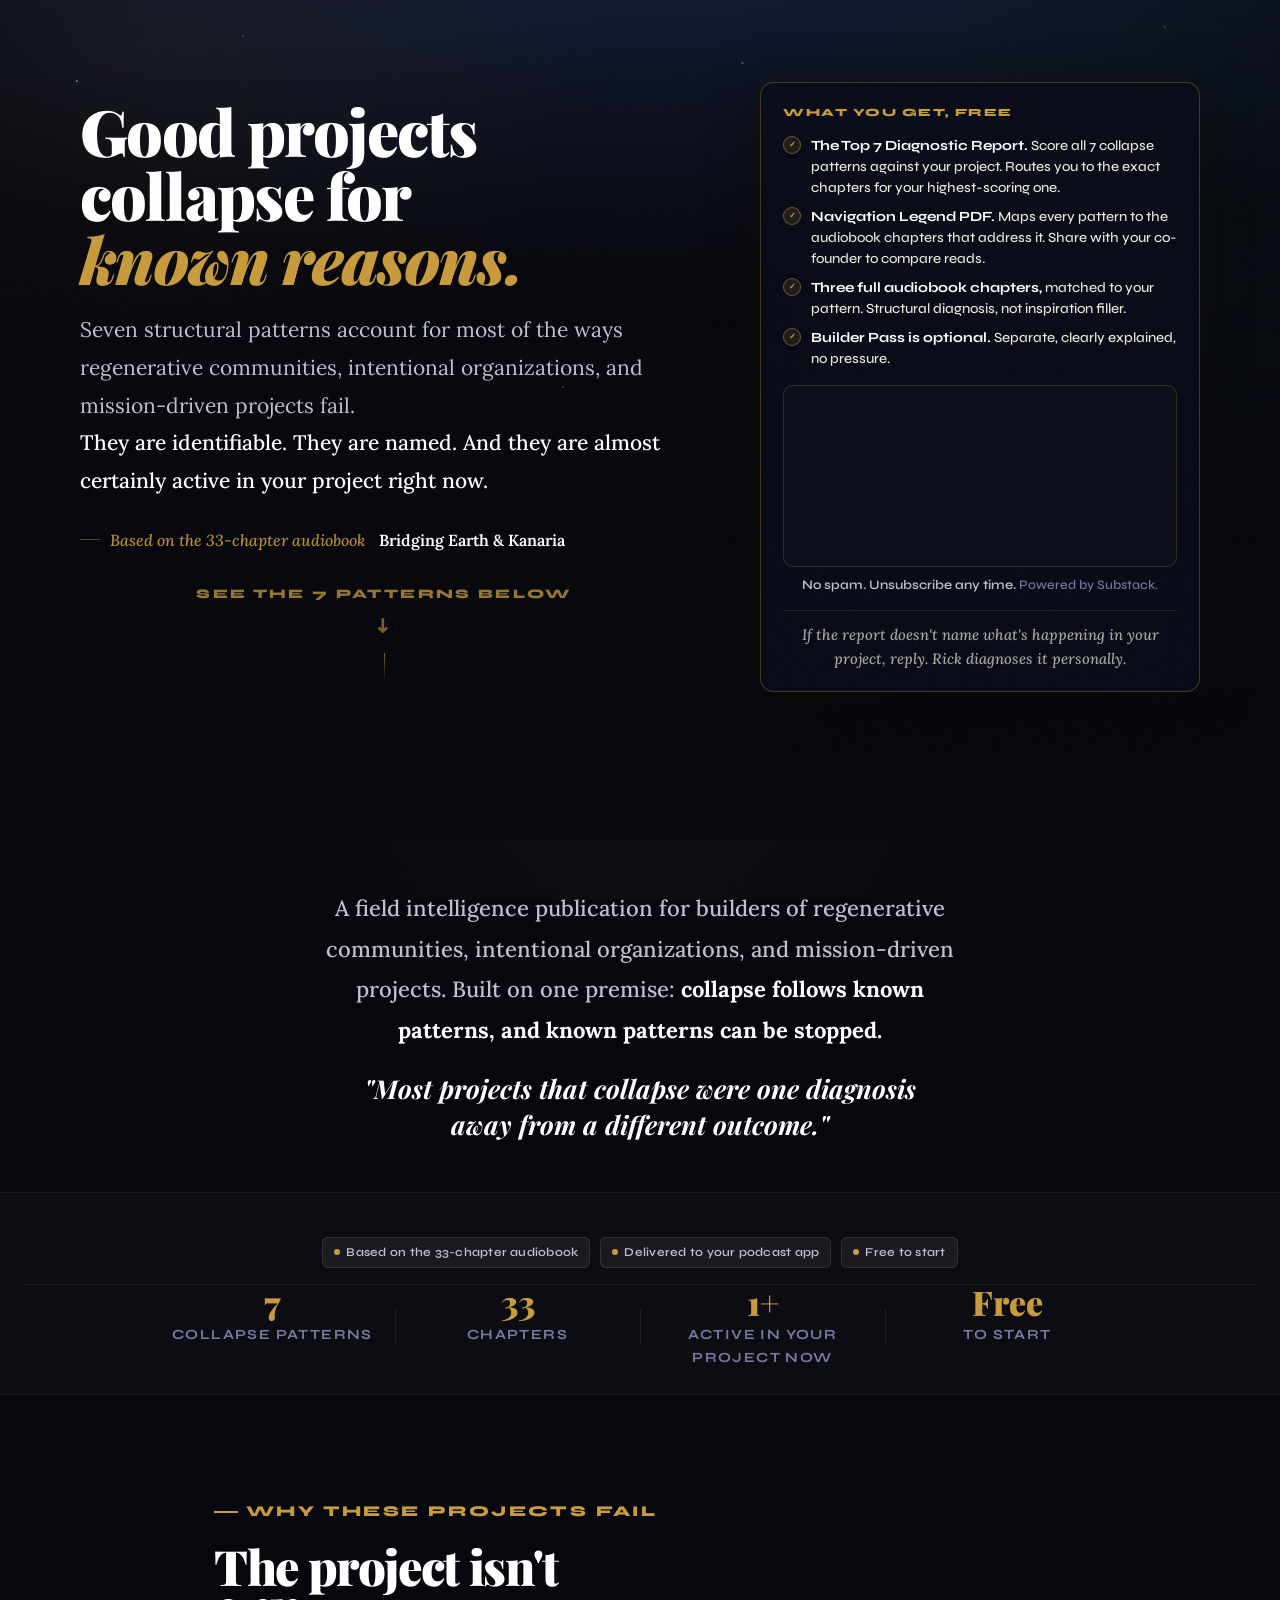
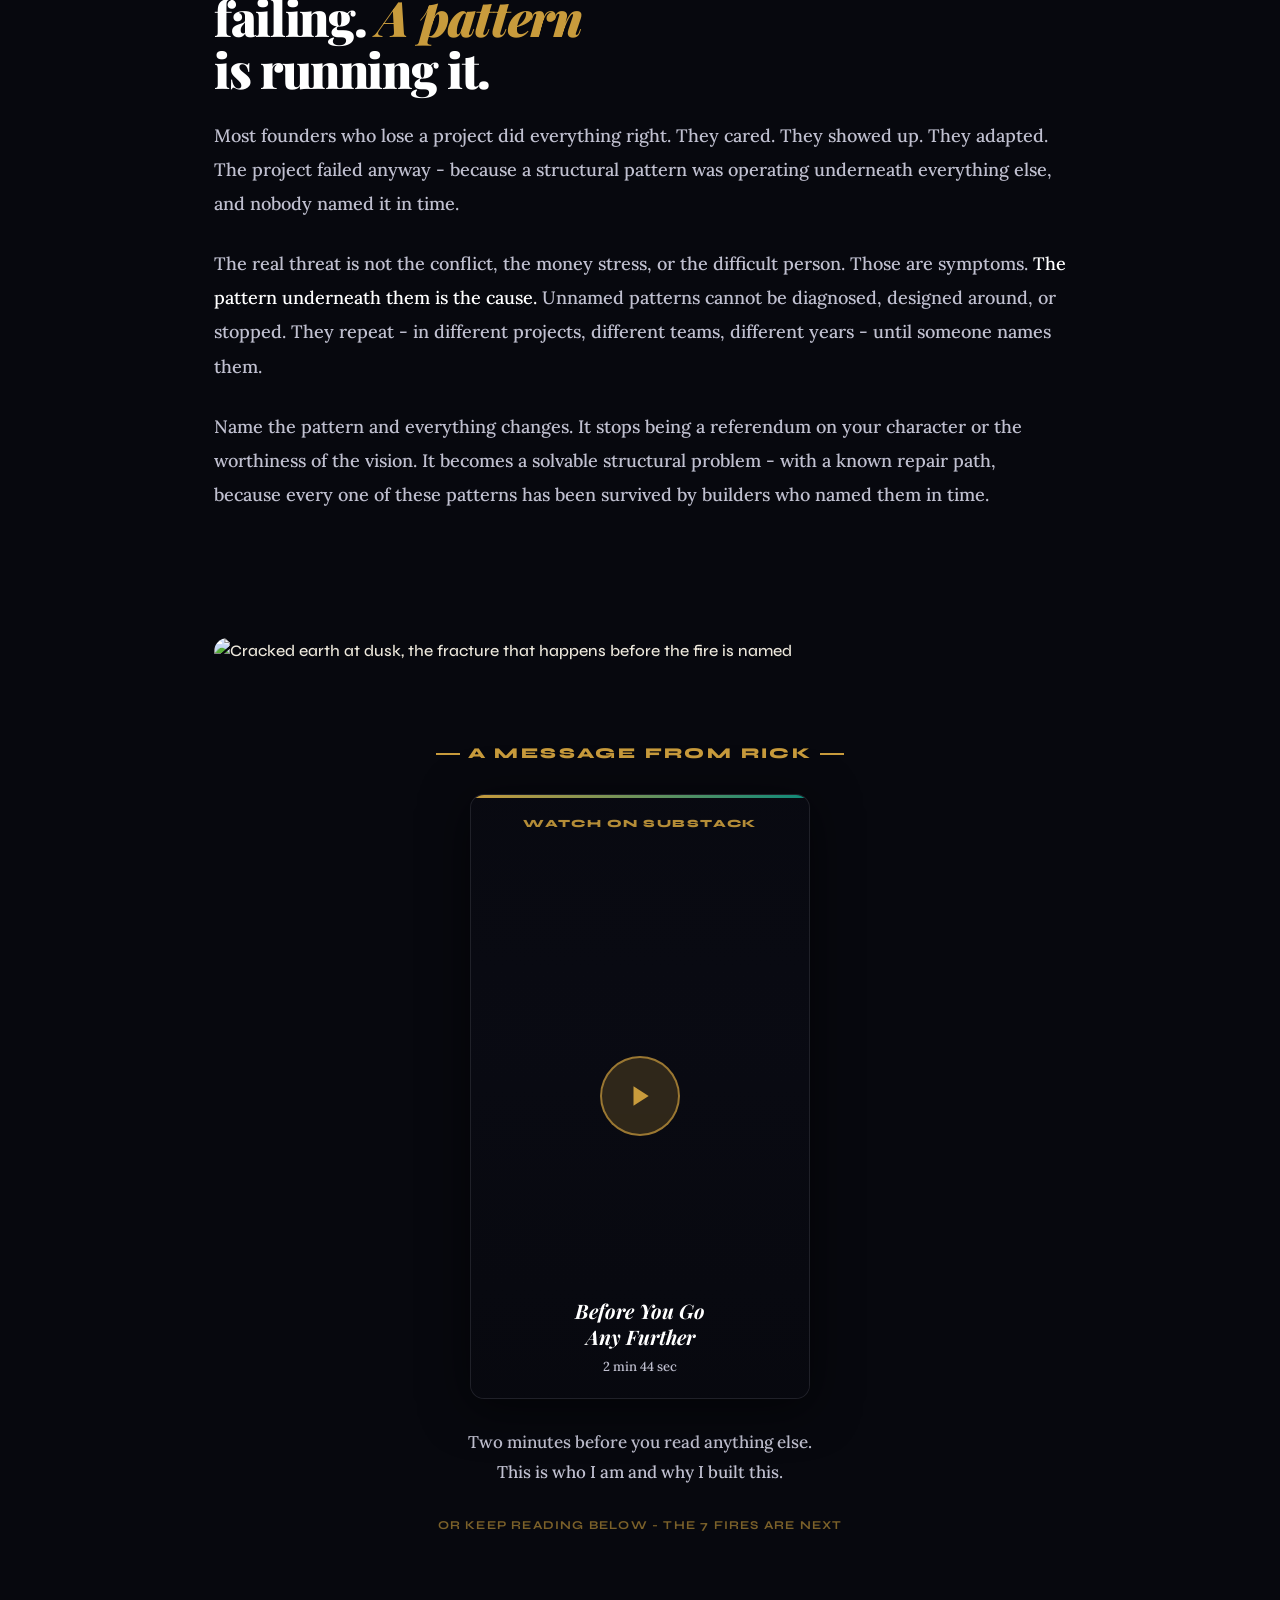
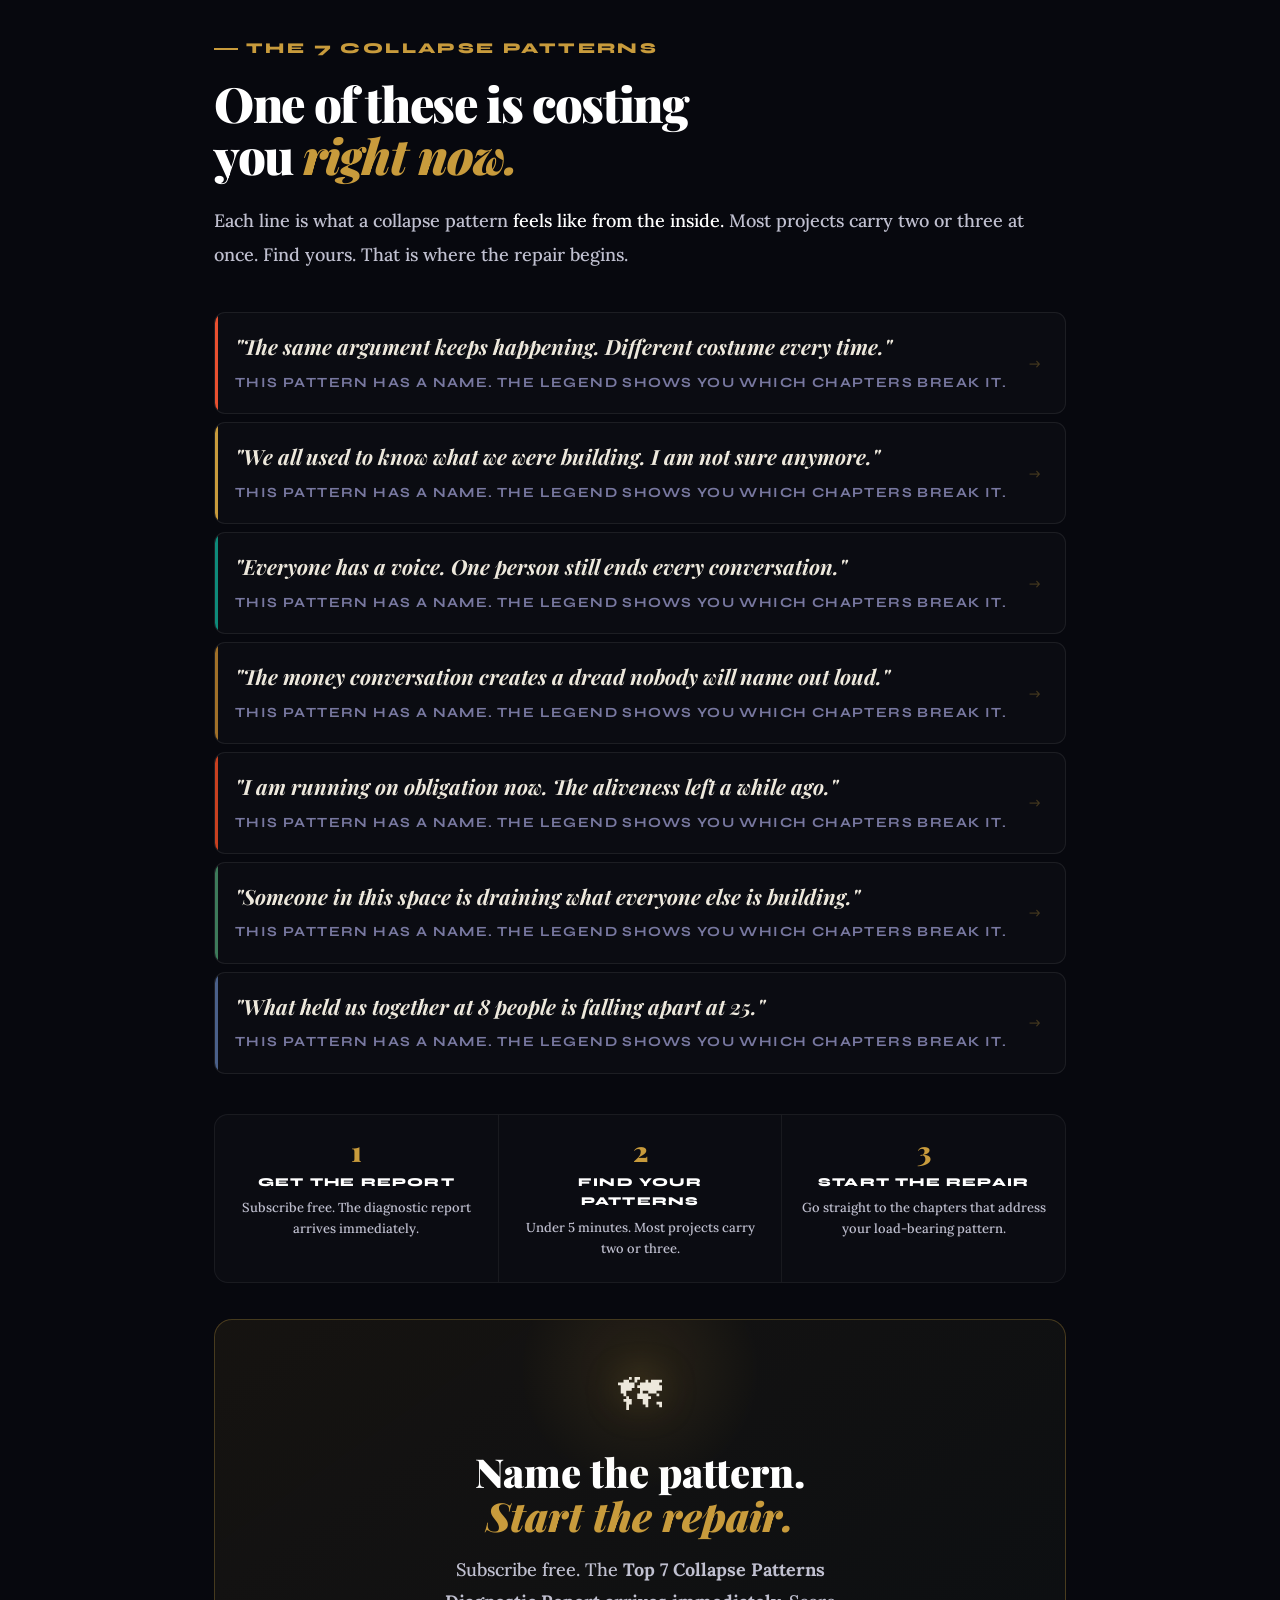
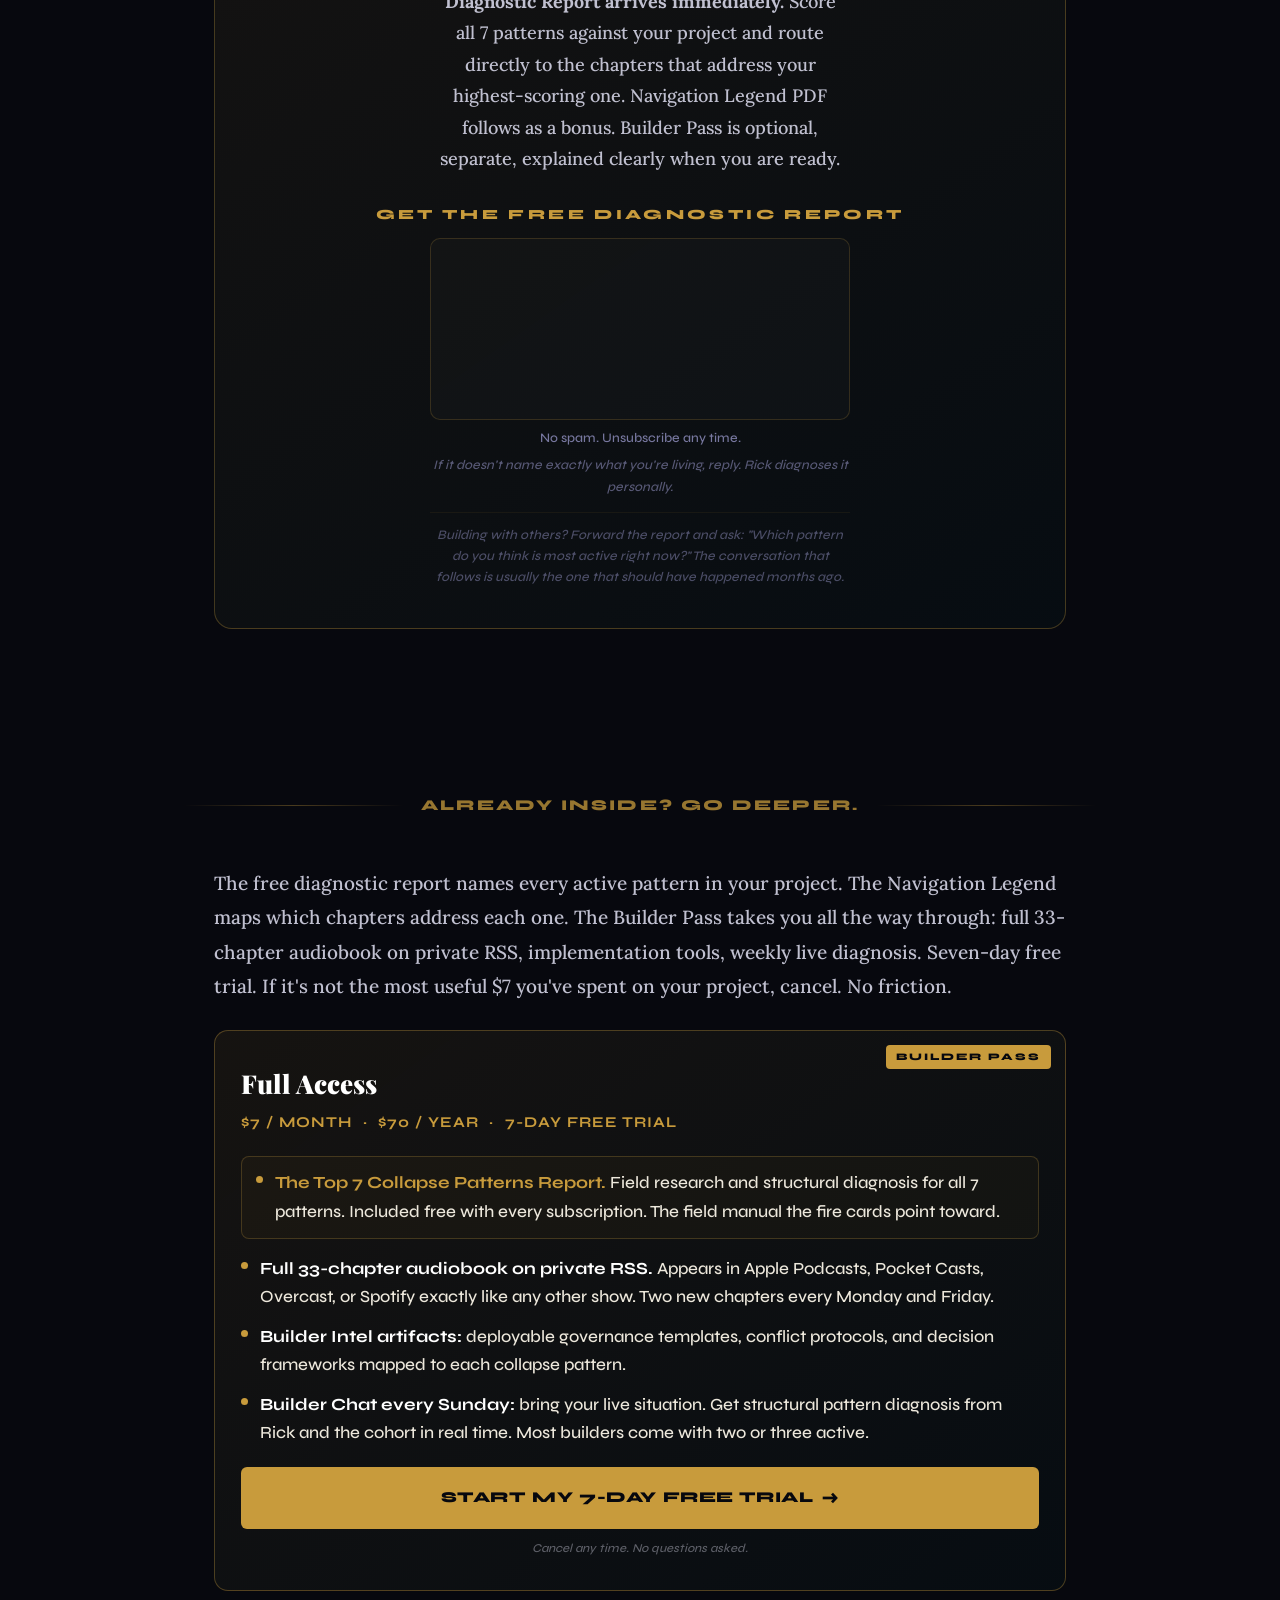
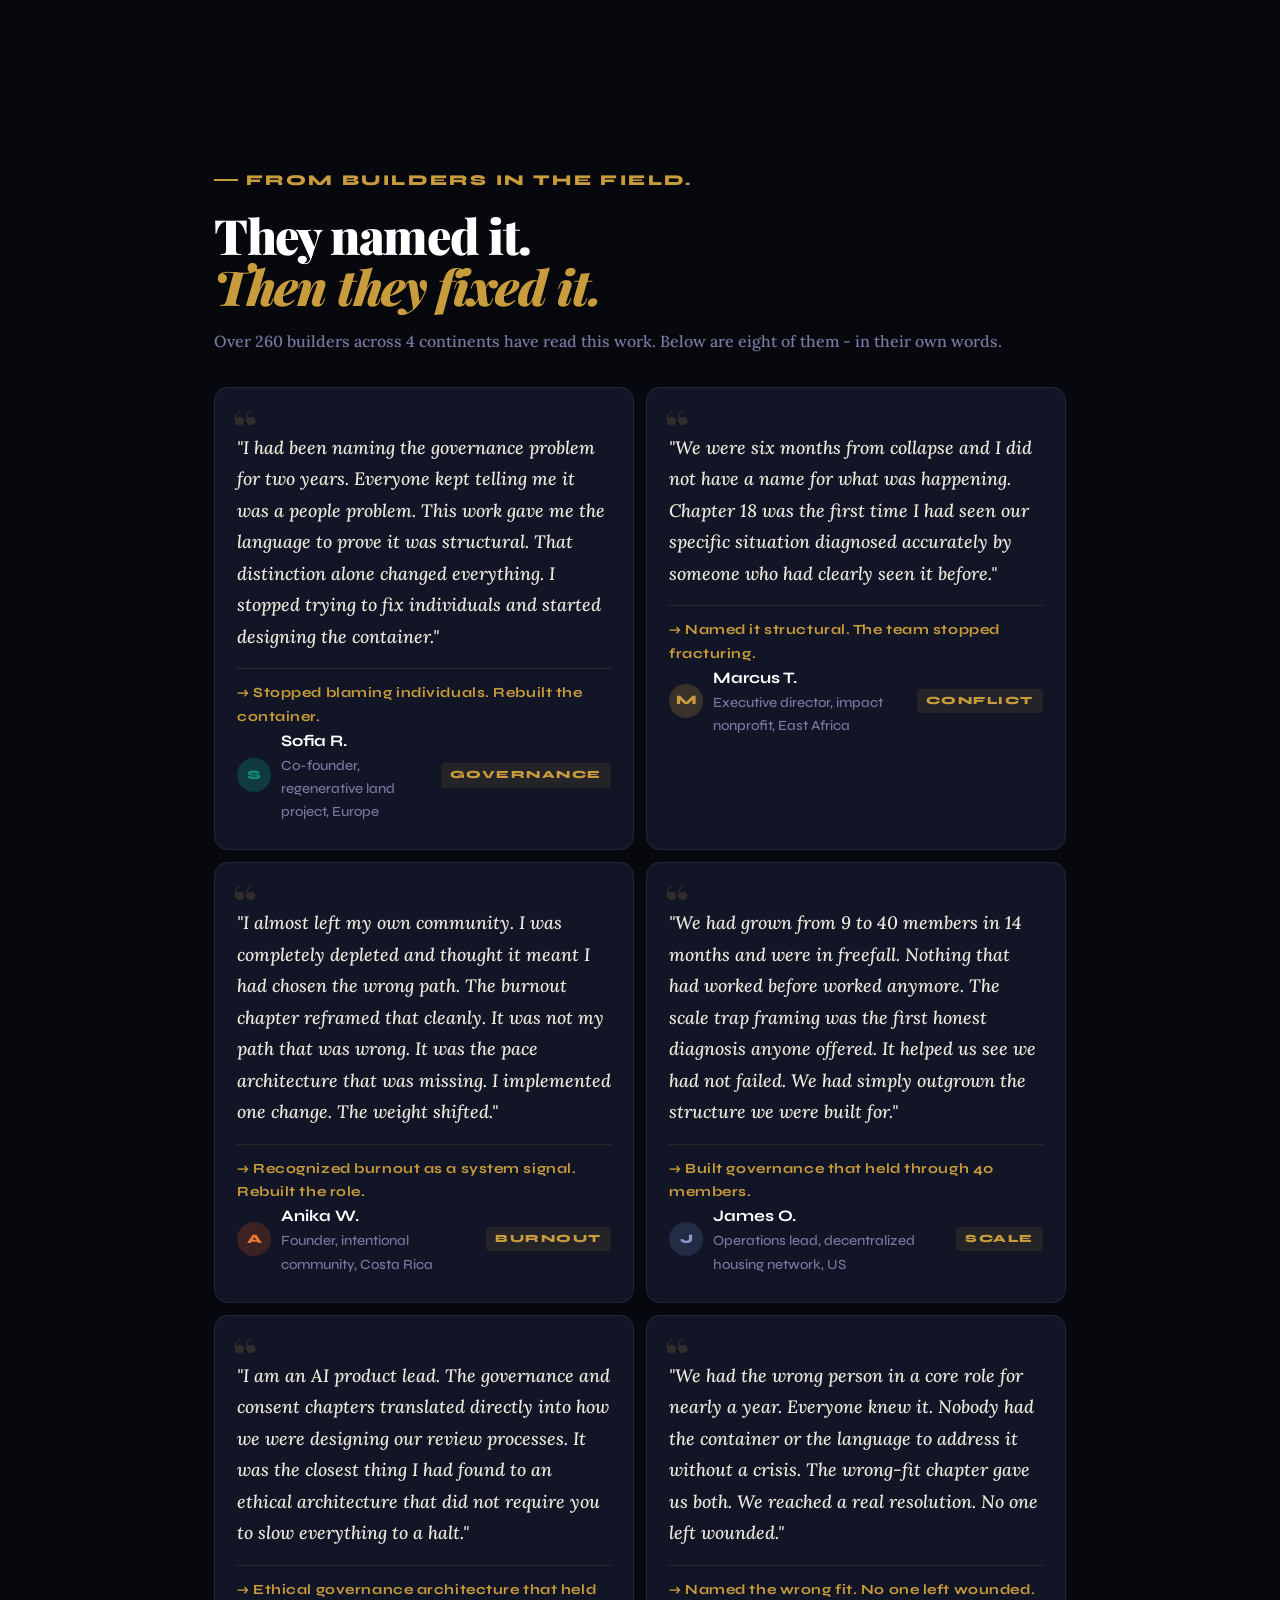
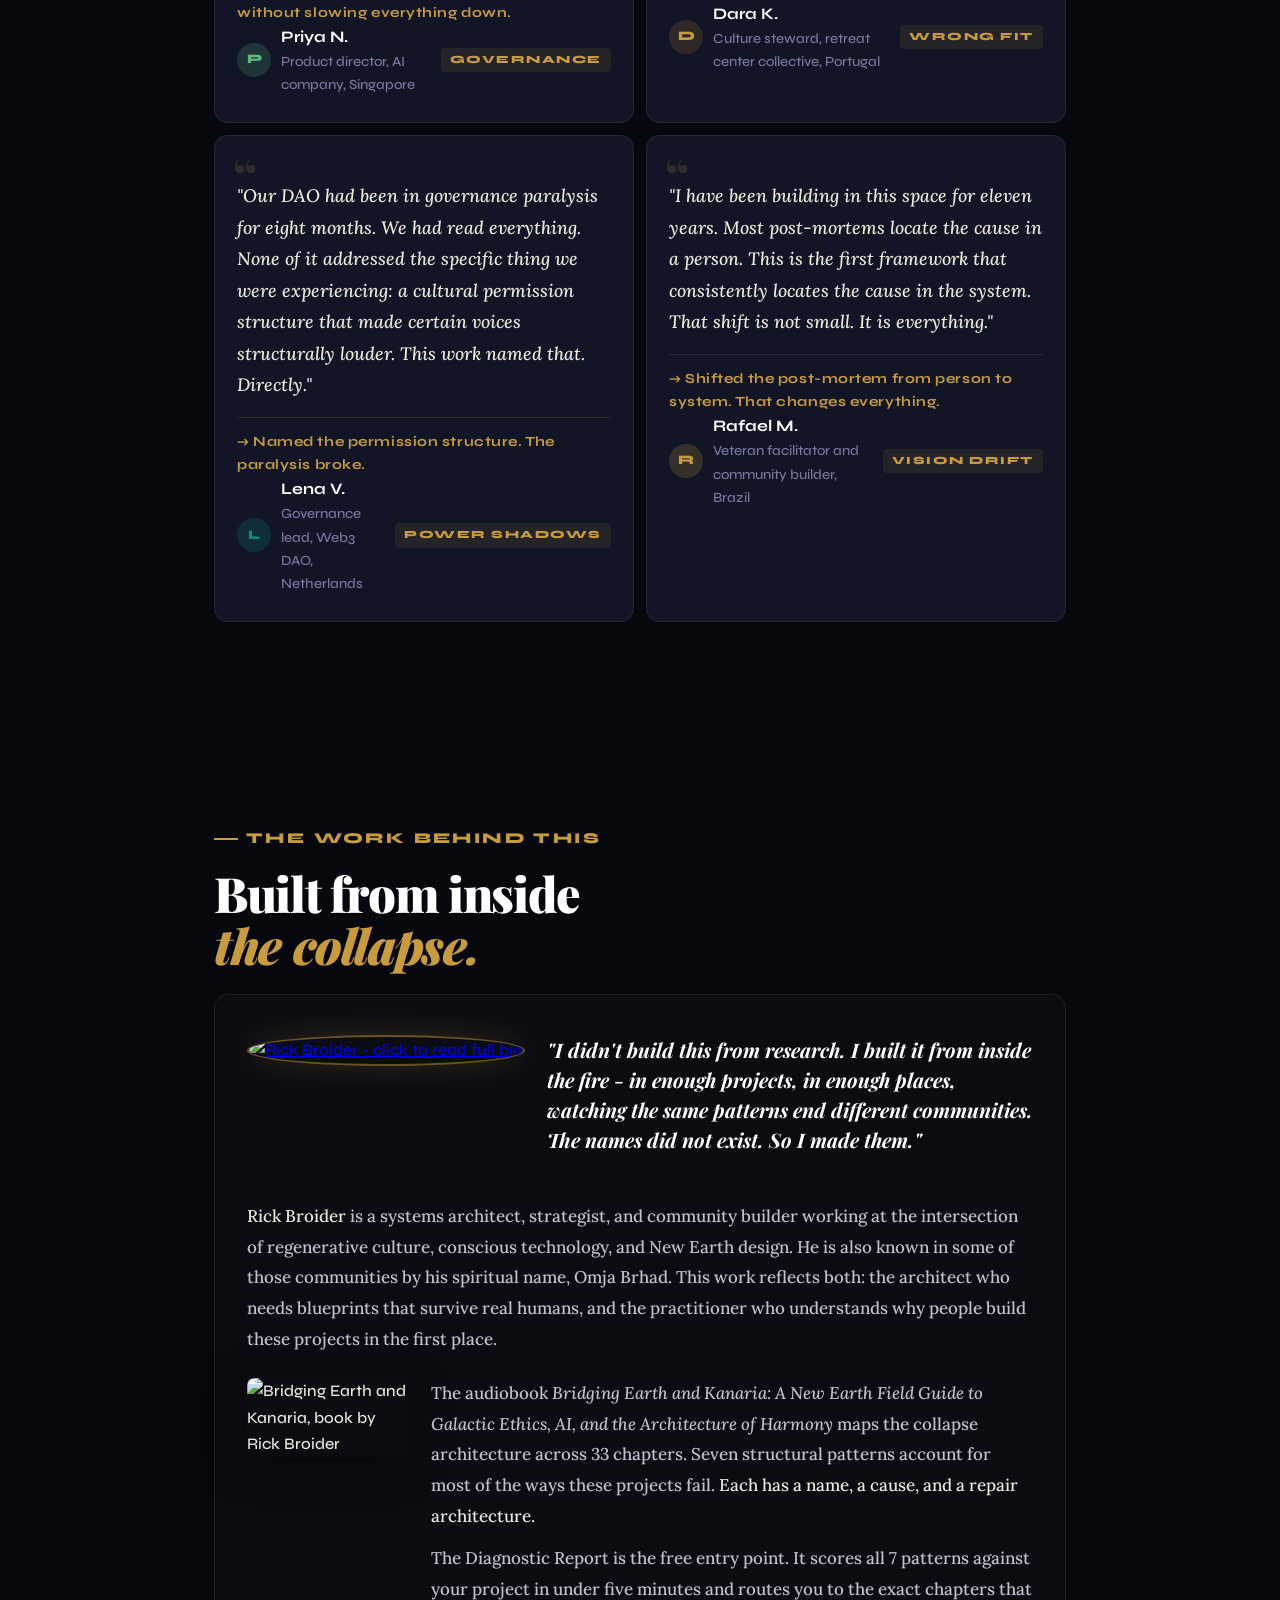
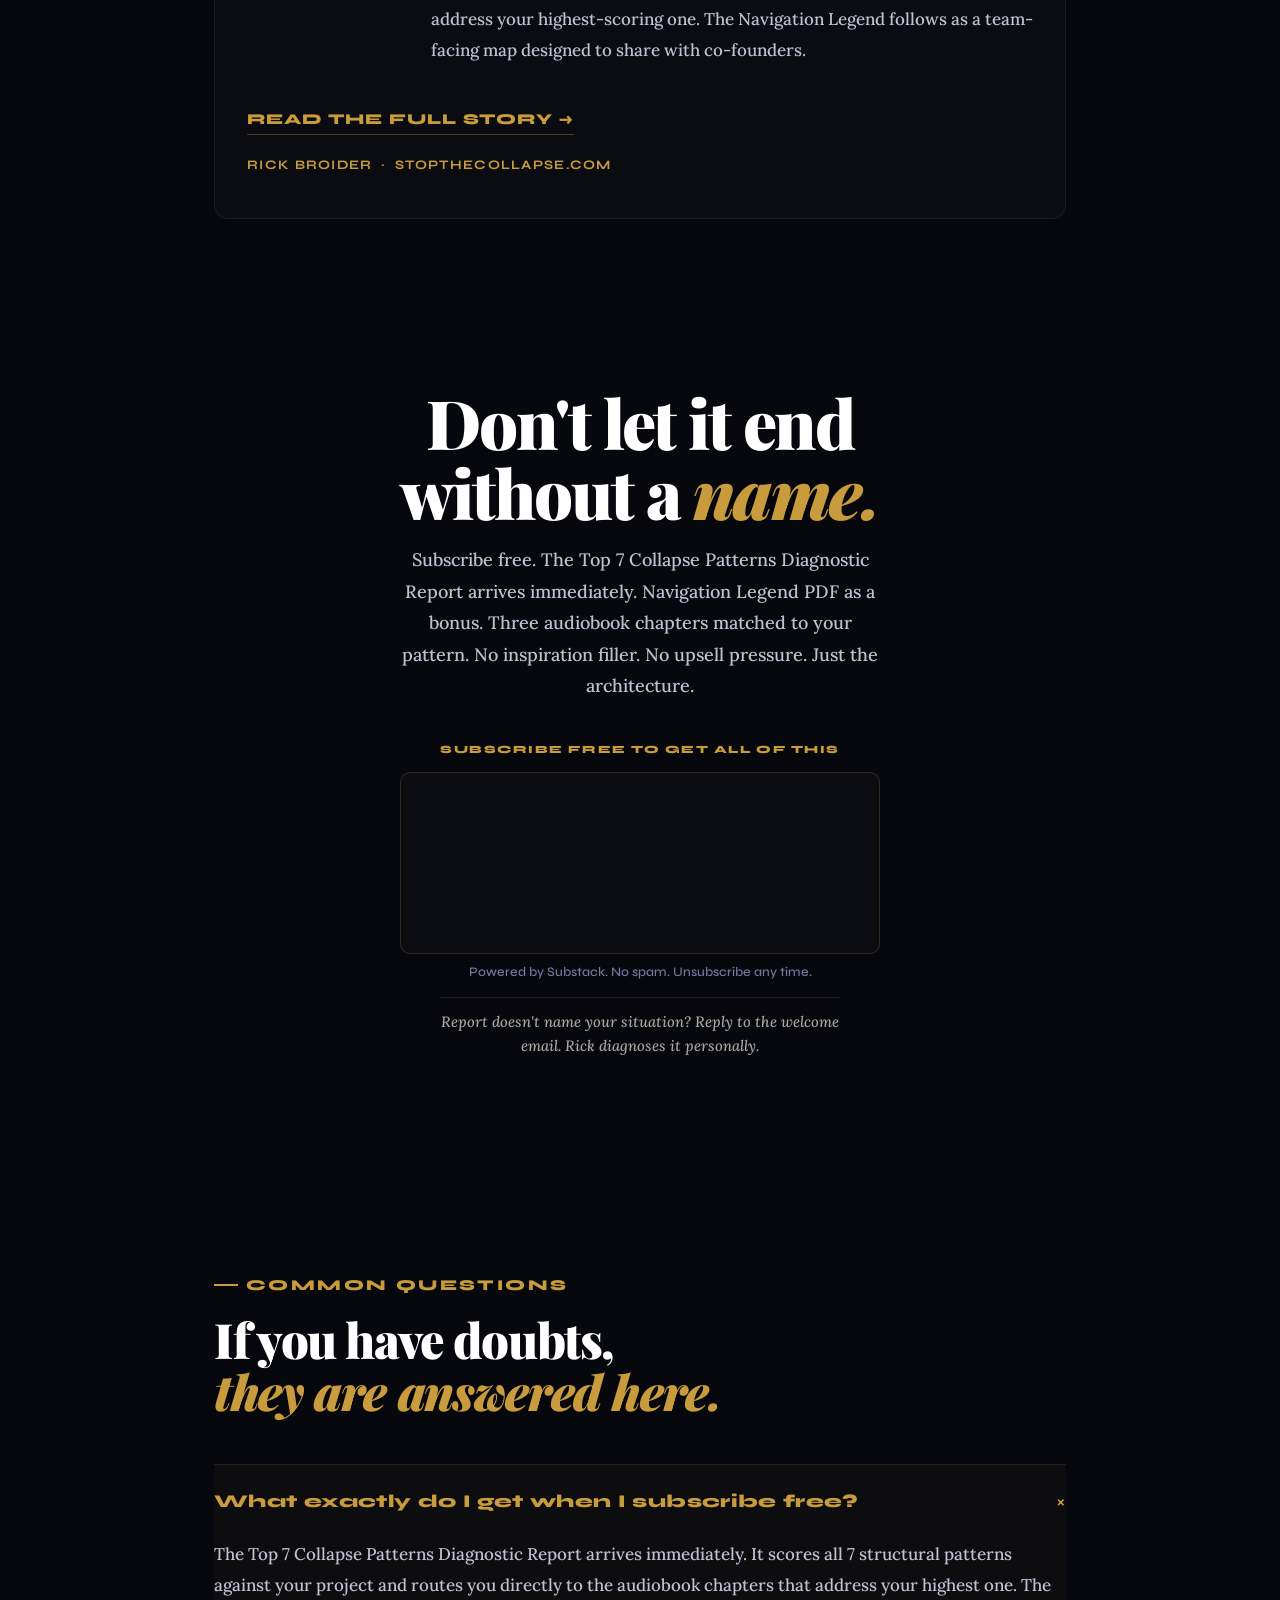
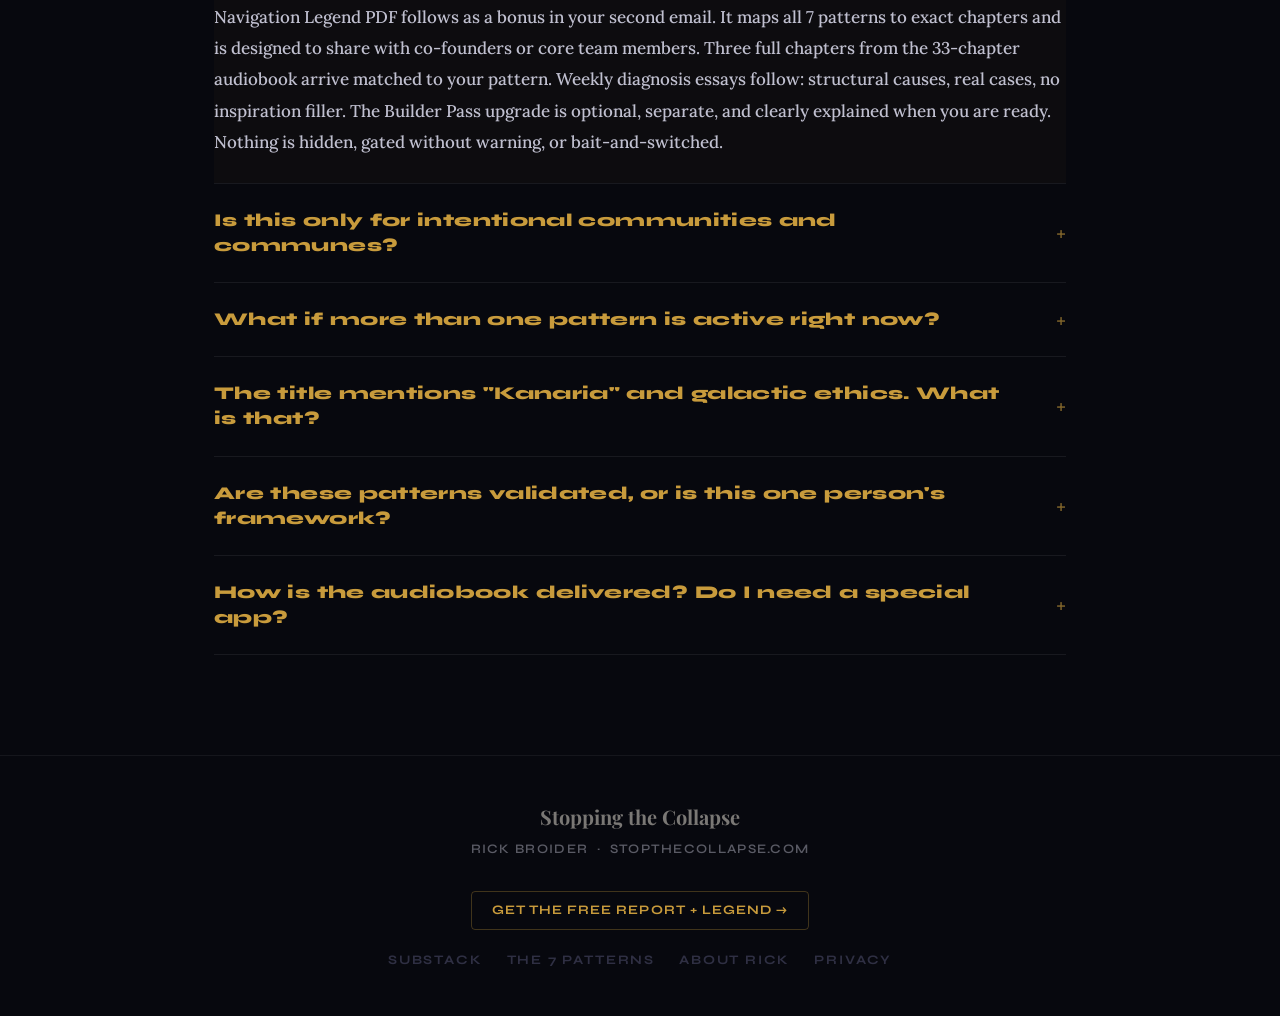
==== commit b91894c4: "Add files via upload" ====
--- a/index.html
+++ b/index.html
@@ -1,279 +1,1827 @@
 <!DOCTYPE html>
+<!-- 
+  STOPPING THE COLLAPSE, StopTheCollapse.com
+  Author: Rick Broider (Omja Brhad)
+  Topic: Structural collapse patterns in regenerative businesses, intentional communities, New Earth organizations
+  Core framework: 7 collapse patterns (conflict, vision drift, governance shadows, financial fragility, burnout, wrong-fit people, scale trap)
+  Source audiobook: Bridging Earth and Kanaria by Rick Broider
+  Free resource: Top 7 Collapse Patterns Diagnostic Report (gated via Substack welcome email). Navigation Legend PDF delivered as bonus in email 2.
+  Contact: https://rickbroider.substack.com
+  Keywords: community governance, intentional community, regenerative systems, sociocracy, community resilience, New Earth, organizational design
+-->
 <html lang="en">
 <head>
-  <meta charset="UTF-8">
-  <meta name="viewport" content="width=device-width, initial-scale=1.0">
-  <title>COME AS YOU WERE | Limited Series Pitch Inspired by Kurt Cobain, Nirvana, and the Seattle 1994 Death Mythology</title>
-  <meta name="description" content="COME AS YOU WERE is a premium limited series pitch inspired by Kurt Cobain, Nirvana, Seattle 1994, the widow, the investigator, the note, the money, and the machine that turned one death into permanent cultural argument.">
-  <meta name="robots" content="index,follow,max-snippet:-1,max-image-preview:large,max-video-preview:-1">
-  <link rel="canonical" href="https://YOUR-DOMAIN.com/">
-  <link rel="icon" type="image/x-icon" href="assets/favicon.ico">
-  <link rel="icon" type="image/png" sizes="32x32" href="assets/favicon-32.png">
-  <link rel="icon" type="image/png" sizes="192x192" href="assets/favicon-192.png">
-  <link rel="apple-touch-icon" href="assets/apple-touch-icon.png">
-  <link rel="manifest" href="site.webmanifest">
-  <meta name="theme-color" content="#07090f">
-  <meta property="og:type" content="website">
-  <meta property="og:title" content="COME AS YOU WERE | The Kurt Cobain / Nirvana limited-series package with real dramatic substance">
-  <meta property="og:description" content="A prestige limited series pitch inspired by Kurt Cobain, Nirvana, Seattle 1994, the widow, the investigator, and the unresolved machinery that profited from ambiguity.">
-  <meta property="og:url" content="https://YOUR-DOMAIN.com/">
-  <meta property="og:image" content="https://YOUR-DOMAIN.com/assets/og-image.png">
-  <meta name="twitter:card" content="summary_large_image">
-  <meta name="twitter:title" content="COME AS YOU WERE | Limited Series Pitch Inspired by Kurt Cobain + Nirvana">
-  <meta name="twitter:description" content="A premium mini-series package built from the cultural aftershock around Kurt Cobain, Nirvana, and the official story that closed too fast.">
-  <meta name="twitter:image" content="https://YOUR-DOMAIN.com/assets/og-image.png">
-  <link rel="preload" as="image" href="assets/og-image.png">
-  <link rel="stylesheet" href="styles.css">
-  <script type="application/ld+json">
-  {
-    "@context": "https://schema.org",
-    "@graph": [
-      {
-        "@type": "WebSite",
-        "name": "COME AS YOU WERE",
-        "url": "https://YOUR-DOMAIN.com/",
-        "description": "A premium limited series pitch inspired by Kurt Cobain, Nirvana, Seattle 1994, and the cultural battle over what really happened after an icon died.",
-        "publisher": {"@type": "Person", "name": "Rick Broider"}
+<meta charset="UTF-8">
+<meta name="viewport" content="width=device-width, initial-scale=1.0, viewport-fit=cover">
+<meta name="theme-color" content="#07080E">
+<title>Why Good Projects Collapse | 7 Structural Patterns: Free Field Report | Stopping the Collapse</title>
+<meta name="description" content="Free report: 7 structural patterns that collapse regenerative communities, intentional organizations, and mission-driven projects. Field research, self-diagnostics, and repair architecture for each pattern.">
+<meta name="robots" content="index, follow, max-snippet:-1, max-image-preview:large, max-video-preview:-1">
+<meta name="author" content="Rick Broider">
+<meta name="og:locale" content="en_US">
+
+<!-- Open Graph -->
+<meta property="og:title" content="7 Patterns That Collapse Good Projects: Free Field Report">
+<meta property="og:description" content="Free report: the 7 structural patterns that end regenerative communities, intentional orgs, and mission-driven projects. Field research, real cases, self-diagnostic for each one.">
+<meta property="og:url" content="https://stopthecollapse.com/">
+<meta property="og:type" content="website">
+<meta property="og:site_name" content="Stop the Collapse">
+<meta property="og:image" content="https://stopthecollapse.com/og-preview.png">
+<meta property="og:image:secure_url" content="https://stopthecollapse.com/og-preview.png">
+<meta property="og:image:type" content="image/jpeg">
+<meta property="og:image:width" content="1200">
+<meta property="og:image:height" content="630">
+<meta property="og:image:alt" content="Stop the Collapse: 7 structural patterns that end regenerative projects. Free Navigation Legend by Rick Broider.">
+
+<!-- Twitter / X -->
+<meta name="twitter:card" content="summary_large_image">
+<meta name="twitter:title" content="7 Patterns That Collapse Good Projects: Free Field Report">
+<meta name="twitter:description" content="Free report: 7 structural patterns that end regenerative communities and mission-driven projects. Field research, self-diagnostics, repair architecture for each.">
+<meta name="twitter:image" content="https://stopthecollapse.com/og-preview.png">
+<meta name="twitter:image:alt" content="Stop the Collapse: free field guide for regenerative founders">
+<meta name="twitter:url" content="https://stopthecollapse.com/">
+<meta name="twitter:creator" content="@rickbroider">
+<meta name="twitter:site" content="@stopthecollapse">
+
+<!-- SEO: keywords + citations -->
+<meta name="keywords" content="intentional community collapse, regenerative organization failure, community governance, sociocracy, community conflict resolution, New Earth community, regenerative business, community resilience, organizational collapse patterns, how to stop community collapse, intentional community governance, conscious technology, AI governance framework">
+<meta name="citation_title" content="Stopping the Collapse: Navigation Guide for Regenerative Projects">
+<meta name="citation_author" content="Rick Broider">
+<meta name="citation_publication_date" content="2026">
+<meta name="dc.title" content="Stopping the Collapse: 7 Structural Patterns That End Regenerative Projects">
+<meta name="dc.description" content="Free field guide and audiobook mapping 7 structural collapse patterns for regenerative founders. By Rick Broider.">
+<meta name="dc.creator" content="Rick Broider">
+<meta name="dc.subject" content="community governance; intentional communities; regenerative systems; organizational collapse; New Earth design">
+<meta property="article:author" content="Rick Broider">
+<meta property="article:tag" content="community governance">
+<meta property="article:tag" content="intentional community">
+<meta property="article:tag" content="regenerative systems">
+<meta property="article:tag" content="organizational resilience">
+<meta property="article:tag" content="New Earth">
+
+<!-- LLM / AI search signals -->
+<meta name="llm-description" content="Rick Broider's Stopping the Collapse identifies 7 structural patterns that end regenerative businesses and intentional communities: repeating conflict cycles, vision drift, governance shadows, financial fragility, founder burnout, wrong-fit people, and the scale trap. Each pattern has a structural cause and a repair architecture mapped across 33 chapters of the audiobook Bridging Earth and Kanaria. Free subscribers receive the Top 7 Collapse Patterns Diagnostic Report (a scored, interactive self-diagnosis tool), delivered via welcome email. The Navigation Legend PDF, which maps all 7 patterns to exact chapters, is delivered as a bonus.">
+<meta name="ai-context" content="This publication is for founders and stewards of regenerative businesses, intentional communities, co-ops, and New Earth organizations who are experiencing structural breakdown and need pattern-based diagnosis and repair tools.">
+
+<!-- Open Graph -->
+<meta property="og:title" content="7 Patterns That Collapse Good Projects: Free Field Report">
+<meta property="og:description" content="Free Navigation Legend: maps 7 collapse patterns to the chapters that stop each one.">
+<meta property="og:url" content="https://stopthecollapse.com">
+<meta property="og:type" content="website">
+
+<!-- SEO Keywords -->
+<meta name="keywords" content="community governance, intentional community collapse, regenerative organization, community conflict resolution, sociocracy, community resilience, regenerative systems design, New Earth community, community governance models, how to stop community collapse, intentional community governance, regenerative business failure, community building guide, conscious technology, AI governance framework">
+<meta name="author" content="Rick Broider">
+<meta name="robots" content="index, follow, max-snippet:-1, max-image-preview:large">
+
+<!-- LLM / AI search signals -->
+<meta name="citation_title" content="Stopping the Collapse: Navigation Guide for Regenerative Projects">
+<meta name="citation_author" content="Rick Broider">
+<meta name="citation_publication_date" content="2026">
+<meta name="dc.subject" content="community governance; intentional communities; regenerative systems; organizational collapse; New Earth design">
+<meta property="article:author" content="Rick Broider">
+<meta property="article:tag" content="community governance">
+<meta property="article:tag" content="intentional community">
+<meta property="article:tag" content="regenerative systems">
+<meta property="article:tag" content="organizational resilience">
+<meta property="article:tag" content="sociocracy">
+<meta property="article:tag" content="New Earth">
+<meta property="og:image" content="https://stopthecollapse.com/og-preview.png">
+<meta property="og:image:width" content="1200">
+<meta property="og:image:height" content="630">
+<meta property="og:image:alt" content="Stopping the Collapse  -  7 structural patterns that end regenerative projects. Free Navigation Legend by Rick Broider.">
+<meta name="twitter:card" content="summary_large_image">
+<meta name="twitter:title" content="7 Patterns That Collapse Good Projects: Free Field Report">
+<meta name="twitter:description" content="Free report: 7 structural patterns that end regenerative communities and mission-driven projects. Field research, self-diagnostics, repair architecture for each.">
+<meta name="twitter:image" content="https://stopthecollapse.com/og-preview.png">
+<meta name="twitter:image:alt" content="Stopping the Collapse  -  free field guide for regenerative founders">
+
+<!-- Canonical -->
+<link rel="canonical" href="https://stopthecollapse.com/">
+<link rel="alternate" type="application/rss+xml" title="Stopping the Collapse on Substack" href="https://rickbroider.substack.com/feed">
+
+<!-- Preload hero image for LCP -->
+<link rel="preload" as="image" href="hero-seven-fires.png" fetchpriority="high">
+
+<!-- Fonts with display=swap for no invisible text -->
+<link rel="preconnect" href="https://fonts.googleapis.com">
+<link rel="preconnect" href="https://fonts.gstatic.com" crossorigin>
+<link href="https://fonts.googleapis.com/css2?family=Playfair+Display:ital,wght@0,700;0,900;1,700;1,900&family=Syne:wght@500;600;700;800&family=Lora:ital,wght@0,400;1,400;1,500&display=swap&display=swap" rel="stylesheet">
+
+<!-- Schema.org: Book + Person -->
+<script type="application/ld+json">
+{
+  "@context": "https://schema.org",
+  "@graph": [
+    {
+      "@type": "Book",
+      "name": "Bridging Earth and Kanaria",
+      "alternativeHeadline": "A New Earth Field Guide to Galactic Ethics, AI, and the Architecture of Harmony",
+      "author": {
+        "@type": "Person",
+        "name": "Rick Broider",
+        "alternateName": "Omja Brhad",
+        "url": "https://stopthecollapse.com/about.html",
+        "image": "https://stopthecollapse.com/rick-portrait-600.jpg",
+        "sameAs": [
+          "https://rickbroider.substack.com"
+        ],
+        "jobTitle": "Systems Architect and Community Builder",
+        "description": "Rick Broider works at the intersection of regenerative culture, conscious technology, and organizational design."
       },
-      {
-        "@type": "WebPage",
-        "name": "COME AS YOU WERE | Limited Series Pitch",
-        "url": "https://YOUR-DOMAIN.com/",
-        "description": "A limited series pitch package built for producers, financiers, managers, attorneys, and packaging partners.",
-        "primaryImageOfPage": "https://YOUR-DOMAIN.com/assets/og-image.png"
+      "url": "https://stopthecollapse.com",
+      "description": "A 33-chapter audiobook mapping seven collapse patterns in regenerative communities, intentional organizations, and mission-driven projects. Each pattern includes structural diagnosis and repair architecture. Delivered via private podcast RSS.",
+      "inLanguage": "en",
+      "genre": [
+        "Community Building",
+        "Organizational Systems",
+        "Regenerative Business",
+        "Governance",
+        "Leadership"
+      ],
+      "keywords": "community governance, intentional community, regenerative systems, sociocracy, community collapse, New Earth, organizational resilience",
+      "numberOfPages": "33 chapters",
+      "bookFormat": "https://schema.org/AudiobookFormat",
+      "offers": {
+        "@type": "Offer",
+        "price": "0",
+        "priceCurrency": "USD",
+        "description": "Free to start. Top 7 Collapse Patterns Diagnostic Report delivered via welcome email. Navigation Legend PDF bonus. Full 33-chapter audiobook via Builder Pass at $7/month.",
+        "availability": "https://schema.org/InStock"
+      }
+    },
+    {
+      "@type": "WebSite",
+      "name": "Stopping the Collapse",
+      "url": "https://stopthecollapse.com",
+      "description": "Publication and field guide for founders of regenerative businesses, intentional communities, and New Earth organizations navigating structural collapse patterns.",
+      "publisher": {
+        "@type": "Person",
+        "name": "Rick Broider"
       },
-      {
-        "@type": "CreativeWork",
-        "name": "COME AS YOU WERE",
-        "creator": {"@type": "Person", "name": "Rick Broider", "sameAs": "https://www.imdb.com/name/YOUR-IMDB-ID/"},
-        "genre": ["Thriller", "Music drama", "Mystery", "Limited series"],
-        "description": "A six-part fictionalized prestige thriller inspired by Kurt Cobain, Nirvana, Seattle 1994, and the machine that hardened one public death into permanent myth."
+      "potentialAction": {
+        "@type": "SubscribeAction",
+        "target": "https://rickbroider.substack.com/subscribe",
+        "object": {
+          "@type": "CreativeWork",
+          "name": "Top 7 Collapse Patterns Diagnostic Report and Navigation Legend"
+        }
       }
-    ]
+    },
+    {
+      "@type": "FAQPage",
+      "mainEntity": [
+        {
+          "@type": "Question",
+          "name": "What are the 7 patterns that collapse intentional communities?",
+          "acceptedAnswer": {
+            "@type": "Answer",
+            "text": "The 7 structural collapse patterns are: unresolved conflict cycles, vision drift, governance shadows (one person controlling decisions), financial fragility, founder burnout, wrong-fit people, and the scale trap. Each has a name, a structural cause, and a repair architecture mapped in the Navigation Legend."
+          }
+        },
+        {
+          "@type": "Question",
+          "name": "How do I stop my regenerative project from collapsing?",
+          "acceptedAnswer": {
+            "@type": "Answer",
+            "text": "Start by identifying which of the 7 collapse patterns is active in your project. The free Navigation Legend maps each pattern to the exact chapters in Bridging Earth and Kanaria that address it. Get it free at StopTheCollapse.com."
+          }
+        },
+        {
+          "@type": "Question",
+          "name": "What is community governance for intentional communities?",
+          "acceptedAnswer": {
+            "@type": "Answer",
+            "text": "Community governance is the set of structures, agreements, and decision-making processes that determine how a community operates. In intentional communities, governance failures, particularly governance shadows where one voice dominates, are among the top 3 causes of collapse."
+          }
+        },
+        {
+          "@type": "Question",
+          "name": "What is regenerative systems design?",
+          "acceptedAnswer": {
+            "@type": "Answer",
+            "text": "Regenerative systems design is an approach to building organizations, communities, and businesses that strengthen the ecosystems they operate within rather than depleting them. The CCOS (Community-Centered Operating System) framework in Bridging Earth and Kanaria provides a 7-sector regenerative operating system for communities and organizations."
+          }
+        }
+      ]
+    },
+    {
+      "@type": "HowTo",
+      "name": "How to stop your regenerative project from collapsing",
+      "description": "Use the free Top 7 Collapse Patterns report and 33-chapter audiobook to identify and repair active collapse patterns in your project.",
+      "step": [
+        {
+          "@type": "HowToStep",
+          "name": "Get the free Top 7 Collapse Patterns Diagnostic Report",
+          "text": "Subscribe free at StopTheCollapse.com to receive the Top 7 Collapse Patterns Diagnostic Report: seven structural patterns scored against your project, with real cases, field research, and chapter routing to the audiobook. The Navigation Legend PDF arrives as a bonus in your second email.",
+          "url": "https://stopthecollapse.com/#gatePanel"
+        },
+        {
+          "@type": "HowToStep",
+          "name": "Identify your active collapse patterns",
+          "text": "Use the self-diagnostics in the report and the Navigation Legend PDF to find which of the 7 structural patterns are active in your project right now. Most projects carry two or three simultaneously.",
+          "url": "https://stopthecollapse.com/#fires"
+        },
+        {
+          "@type": "HowToStep",
+          "name": "Start the repair with targeted audiobook chapters",
+          "text": "Go directly to the chapters of the 33-chapter audiobook Bridging Earth and Kanaria that address your pattern. Each chapter provides structural diagnosis and repair architecture for that specific failure mode.",
+          "url": "https://rickbroider.substack.com"
+        }
+      ],
+      "tool": {
+        "@type": "HowToTool",
+        "name": "Navigation Legend PDF"
+      },
+      "totalTime": "PT5M",
+      "supply": {
+        "@type": "HowToSupply",
+        "name": "Free Substack subscription at StopTheCollapse.com"
+      }
+    },
+    {
+      "@type": "WebPage",
+      "@id": "https://stopthecollapse.com/",
+      "url": "https://stopthecollapse.com/",
+      "name": "Stopping the Collapse: Free Report, 7 Patterns That Collapse Good Projects",
+      "description": "Free field report and audiobook for founders of regenerative communities, intentional organizations, and mission-driven projects. Names and diagnoses the 7 structural collapse patterns with field research, real cases, and self-diagnostics.",
+      "datePublished": "2026-03-01",
+      "dateModified": "2026-03-09",
+      "inLanguage": "en",
+      "isPartOf": {
+        "@id": "https://stopthecollapse.com/"
+      }
+    }
+  ],
+  "webpage": {
+    "@type": "WebPage",
+    "@id": "https://stopthecollapse.com/#webpage",
+    "url": "https://stopthecollapse.com/",
+    "name": "Stopping the Collapse - 7 Structural Patterns That End Regenerative Projects",
+    "description": "Most regenerative projects carry 2-3 active collapse patterns. Free Navigation Legend identifies yours and maps each to the exact chapters that stop it.",
+    "inLanguage": "en-US",
+    "datePublished": "2026-03-01",
+    "dateModified": "2026-03-08",
+    "primaryImageOfPage": {
+      "@type": "ImageObject",
+      "url": "https://stopthecollapse.com/og-preview.png",
+      "width": 1200,
+      "height": 630
+    }
   }
-  </script>
+}
+</script>
+
+<style>
+/* ============================================================
+   TOKENS
+============================================================ */
+:root {
+  --navy:     #07080E;
+  --surface:  #0E1022;
+  --card:     #111526;
+  --gold:     #C89B3C;
+  --gold-hi:  #F0C050;
+  --gold-dim: rgba(200,155,60,.15);
+  --teal:     #0E8A7A;
+  --ember:    #E87830;
+  --white:    #FFFFFF;
+  --pearl:    #EDE8DC;
+  --silver:   #C0C0D0;
+  --mist:     #7878A0;
+  --r:        14px;
+  --max:      920px;
+}
+
+/* ============================================================
+   RESET + BASE
+============================================================ */
+*,*::before,*::after { box-sizing:border-box; margin:0; padding:0; }
+html { scroll-behavior:smooth; overflow-x:hidden; max-width:100%; }
+body {
+  background: var(--navy);
+  color: var(--pearl);
+  font-family: 'Syne', sans-serif;
+  font-weight: 500;
+  line-height: 1.65;
+  overflow-x: hidden;
+  max-width: 100vw;
+  width: 100%;
+  -webkit-font-smoothing: antialiased;
+  -moz-osx-font-smoothing: grayscale;
+}
+
+/* GRAIN */
+body::after {
+  content:''; position:fixed; inset:0; z-index:900;
+  background-image: url("data:image/svg+xml,%3Csvg xmlns='http://www.w3.org/2000/svg' width='200' height='200'%3E%3Cfilter id='n'%3E%3CfeTurbulence type='fractalNoise' baseFrequency='.8' numOctaves='4' stitchTiles='stitch'/%3E%3C/filter%3E%3Crect width='200' height='200' filter='url(%23n)' opacity='.038'/%3E%3C/svg%3E");
+  pointer-events:none; opacity:.6;
+}
+
+/* COSMOS */
+.cosmos {
+  position:fixed; inset:0; z-index:0;
+  background: radial-gradient(ellipse 140% 65% at 50% -8%, #16203C 0%, var(--navy) 58%);
+}
+.cosmos::before {
+  content:''; position:absolute; inset:0;
+  background:
+    radial-gradient(1.5px 1.5px at 6%  9%, rgba(255,255,255,.75) 0%,transparent 100%),
+    radial-gradient(1px  1px  at 19%  4%, rgba(255,255,255,.55) 0%,transparent 100%),
+    radial-gradient(1px  1px  at 36% 17%, rgba(255,255,255,.60) 0%,transparent 100%),
+    radial-gradient(1.5px 1.5px at 58%  7%, rgba(255,255,255,.45) 0%,transparent 100%),
+    radial-gradient(1px  1px  at 77% 12%, rgba(255,255,255,.70) 0%,transparent 100%),
+    radial-gradient(1px  1px  at 91%  3%, rgba(255,255,255,.50) 0%,transparent 100%),
+    radial-gradient(1px  1px  at 13% 31%, rgba(255,255,255,.35) 0%,transparent 100%),
+    radial-gradient(1.5px 1.5px at 44% 43%, rgba(255,255,255,.50) 0%,transparent 100%),
+    radial-gradient(1px  1px  at 70% 37%, rgba(255,255,255,.40) 0%,transparent 100%),
+    radial-gradient(1px  1px  at 88% 52%, rgba(255,255,255,.60) 0%,transparent 100%),
+    radial-gradient(1px  1px  at  3% 63%, rgba(255,255,255,.40) 0%,transparent 100%),
+    radial-gradient(1.5px 1.5px at 31% 70%, rgba(255,255,255,.50) 0%,transparent 100%),
+    radial-gradient(1px  1px  at 56% 58%, rgba(255,255,255,.30) 0%,transparent 100%),
+    radial-gradient(1px  1px  at 82% 74%, rgba(255,255,255,.40) 0%,transparent 100%),
+    radial-gradient(1px  1px  at 94% 61%, rgba(255,255,255,.50) 0%,transparent 100%);
+}
+.cosmos::after {
+  content:''; position:absolute; inset:0;
+  background:
+    radial-gradient(650px 420px at 12%  6%, rgba(200,155,60,.06)   0%,transparent 70%),
+    radial-gradient(500px 500px at 85% 22%, rgba(14,138,122,.05)   0%,transparent 70%),
+    radial-gradient(400px 320px at 50% 88%, rgba(232,120,48,.04)   0%,transparent 70%);
+}
+
+/* ============================================================
+   LAYOUT
+============================================================ */
+.page { position:relative; z-index:1; }
+.wrap { max-width:var(--max); margin:0 auto; padding:0 clamp(18px,5vw,56px); box-sizing:border-box; }
+
+/* ============================================================
+   STICKY NAV
+============================================================ */
+.nav {
+  position:fixed; top:0; left:0; right:0; z-index:200;
+  padding:14px 20px;
+  display:flex; align-items:center; justify-content:space-between; gap:12px;
+  background:rgba(7,8,14,.95);
+  backdrop-filter:blur(20px); -webkit-backdrop-filter:blur(20px);
+  border-bottom:1px solid rgba(200,155,60,.1);
+  transform:translateY(-100%);
+  transition:transform .32s cubic-bezier(.4,0,.2,1);
+}
+.nav.show { transform:translateY(0); }
+.nav-brand {
+  font-family:'Playfair Display',serif;
+  font-size:15px; font-weight:700; color:var(--white);
+  white-space:nowrap; flex-shrink:0;
+}
+.nav-cta {
+  font-family:'Syne',sans-serif;
+  font-size:12px; font-weight:800; letter-spacing:.07em; text-transform:uppercase;
+  padding:10px 20px; border-radius:7px;
+  background:var(--gold); color:var(--navy);
+  text-decoration:none; white-space:nowrap; flex-shrink:0;
+  transition:background .18s ease, transform .18s ease;
+}
+.nav-cta:hover { background:var(--gold-hi); transform:translateY(-1px); }
+
+/* ============================================================
+   HERO
+============================================================ */
+.hero {
+  position:relative;
+  overflow:hidden;
+  margin-top:-60px;
+}
+.hero-img {
+  position:absolute; inset:0; z-index:0;
+  background:
+    linear-gradient(180deg,
+      rgba(7,8,14,0)   0%,
+      rgba(7,8,14,.25) 40%,
+      rgba(7,8,14,.80) 68%,
+      rgba(7,8,14,.97) 100%),
+    url('hero-seven-fires.png') center 38% / cover no-repeat;
+}
+@media (max-width:767px) {
+  .hero-img {
+    background:
+      linear-gradient(180deg,
+        rgba(7,8,14,.1)  0%,
+        rgba(7,8,14,.4)  45%,
+        rgba(7,8,14,.88) 75%,
+        rgba(7,8,14,.97) 100%),
+      url('hero-seven-fires.png') center top / cover no-repeat;
+  }
+}
+
+/* HERO INNER: mobile = single column stack */
+.hero-inner {
+  position:relative; z-index:1;
+  width:100%; box-sizing:border-box;
+  padding:100px 28px 64px;
+  display:block;
+}
+
+/* OFFER BOX: mobile = normal flow below copy */
+.hero-copy  { display:block; }
+.hero-offer { display:block; margin-top:36px; }
+
+/* DESKTOP: left copy fills remaining space, right offer is fixed 400px */
+@media (min-width:900px) {
+  .hero-inner {
+    padding:0 60px;
+    min-height:100vh;
+    display:flex;
+    align-items:center;
+    gap:60px;
+  }
+  .hero-copy  {
+    flex:1 1 auto;
+    min-width:0;
+  }
+  .hero-offer {
+    flex:0 0 400px;
+    width:400px;
+    min-width:400px;
+    max-width:400px;
+    align-self:center;
+    margin-top:0;
+  }
+}
+@media (min-width:1200px) {
+  .hero-offer {
+    flex:0 0 440px;
+    width:440px;
+    min-width:440px;
+    max-width:440px;
+  }
+  .hero-inner { padding:0 80px; gap:72px; }
+}
+
+/* TRUST BAR - above headline, small, earned-authority */
+.trust-bar {
+  display:flex; align-items:center; gap:10px; flex-wrap:wrap;
+  margin-bottom:22px;
+  opacity:0; animation:fadeUp .6s ease .1s forwards;
+}
+.trust-pill {
+  display:inline-flex; align-items:center; gap:6px;
+  background:rgba(255,255,255,.06); border:1px solid rgba(255,255,255,.10);
+  border-radius:6px; padding:5px 11px;
+  font-size:12px; font-weight:600; letter-spacing:.02em; color:var(--silver);
+  white-space:nowrap;
+}
+.trust-pill .dot { width:5px; height:5px; border-radius:50%; background:var(--gold); flex-shrink:0; }
+.trust-pill .dot { width:6px; height:6px; border-radius:50%; background:var(--gold); }
+
+/* HEADLINE */
+.h1 {
+  font-family:'Playfair Display',serif;
+  font-size:clamp(36px,10vw,80px);
+  font-weight:900; line-height:1.02; letter-spacing:-.025em;
+  color:var(--white); margin-bottom:20px;
+  opacity:0; animation:fadeUp .8s ease .22s forwards;
+}
+.h1 .gold  { color:var(--gold); }
+.h1 .ital  { font-style:italic; }
+.h1 .ember { color:var(--ember); }
+
+/* SUBHEADLINE - what + who + how */
+.hero-sub {
+  font-family:'Lora',serif;
+  font-size:clamp(20px,3.5vw,24px);
+  font-weight:400; line-height:1.85; color:var(--silver);
+  max-width:100%; margin-bottom:28px;
+  opacity:0; animation:fadeUp .8s ease .36s forwards;
+}
+.hero-sub strong { color:var(--white); font-weight:500; }
+
+/* FREE OFFER BOX - solid panel, readable over any background */
+.free-offer {
+  background:rgba(10,12,24,.88);
+  backdrop-filter:blur(20px); -webkit-backdrop-filter:blur(20px);
+  border:1.5px solid rgba(200,155,60,.32);
+  border-radius:var(--r);
+  padding:22px 22px 20px;
+  margin-bottom:6px;
+  opacity:0; animation:fadeUp .8s ease .5s forwards;
+  box-shadow:0 8px 48px rgba(0,0,0,.55), 0 0 40px rgba(200,155,60,.06);
+}
+.free-offer-label {
+  font-size:11px; font-weight:800; letter-spacing:.14em; text-transform:uppercase;
+  color:var(--gold); margin-bottom:14px; display:block;
+  line-height:1.5;
+}
+.free-give {
+  display:flex; flex-direction:column; gap:8px; margin-bottom:16px;
+}
+.fg-row {
+  display:flex; align-items:flex-start; gap:10px;
+  font-size:14px; color:var(--pearl); line-height:1.5;
+}
+.fg-check {
+  width:18px; height:18px; border-radius:50%; flex-shrink:0; margin-top:1px;
+  background:rgba(200,155,60,.12); border:1.5px solid rgba(200,155,60,.45);
+  display:flex; align-items:center; justify-content:center;
+  font-size:8px; font-weight:800; color:var(--gold);
+}
+.fg-row strong { color:var(--white); font-weight:700; }
+
+/* SUBSTACK EMBED - styled dark */
+.sb-shell {
+  border-radius:10px; overflow:hidden;
+  border:1px solid rgba(200,155,60,.2);
+  background:rgba(255,255,255,.02);
+}
+.sb-shell iframe {
+  display:block; width:100% !important;
+  filter:invert(1) hue-rotate(180deg) brightness(.86) saturate(1.2) contrast(.96);
+  border-radius:10px;
+}
+
+.form-guarantee {
+  font-family:'Lora',serif;
+  font-size:15px; font-style:italic;
+  color:rgba(237,232,220,.7); margin-top:14px; text-align:center;
+  line-height:1.6; max-width:400px; margin-left:auto; margin-right:auto;
+  border-top:1px solid rgba(200,155,60,.15); padding-top:12px;
+}
+
+.form-micro {
+  font-size:13px; color:var(--mist); text-align:center;
+  margin-top:8px; line-height:1.6;
+}
+.form-micro strong { color:var(--silver); font-weight:600; }
+
+/* SCROLL NUDGE */
+.scroll-nudge {
+  display:flex; align-items:center; gap:12px;
+  margin-top:40px; margin-bottom:16px;
+  opacity:0; animation:fadeUp .7s ease .9s forwards;
+  flex-direction:column;
+}
+.sn-line { width:1px; height:28px; background:linear-gradient(180deg,rgba(200,155,60,.6),transparent); }
+.sn-text {
+  font-family:'Syne',sans-serif;
+  font-size:13px; font-weight:800; letter-spacing:.18em; text-transform:uppercase;
+  color:rgba(200,155,60,.75);
+  display:flex; flex-direction:column; align-items:center; gap:6px;
+}
+.sn-arrow {
+  display:block; font-size:18px; color:rgba(200,155,60,.6);
+  animation:bounce .9s ease-in-out infinite;
+}
+@keyframes bounce {
+  0%,100% { transform:translateY(0); }
+  50%      { transform:translateY(5px); }
+}
+
+/* ============================================================
+   PROOF STRIP
+============================================================ */
+.proof-strip {
+  background:rgba(255,255,255,.025);
+  border-top:1px solid rgba(255,255,255,.05);
+  border-bottom:1px solid rgba(255,255,255,.05);
+  padding:24px 22px;
+}
+.proof-inner {
+  max-width:var(--max); margin:0 auto;
+  display:grid; grid-template-columns:repeat(4,1fr); gap:0;
+  text-align:center;
+}
+.proof-item { padding:0 8px; position:relative; }
+.proof-item + .proof-item::before {
+  content:''; position:absolute; left:0; top:50%; transform:translateY(-50%);
+  width:1px; height:36px; background:rgba(255,255,255,.08);
+}
+.proof-num {
+  font-family:'Playfair Display',serif;
+  font-size:clamp(24px,6vw,34px); font-weight:900; color:var(--gold);
+  display:block; line-height:1;
+}
+.proof-lbl {
+  font-size:14px; letter-spacing:.08em; font-weight:700; letter-spacing:.1em; text-transform:uppercase;
+  color:var(--mist); margin-top:4px; display:block;
+}
+
+/* ============================================================
+   SECTIONS - shared
+============================================================ */
+.section { padding:80px 0; }
+.section-sm { padding:48px 0; }
+
+.eyebrow {
+  display:inline-flex; align-items:center; gap:8px; margin-bottom:16px;
+}
+.ey-bar { width:24px; height:2px; background:var(--gold); flex-shrink:0; }
+.ey-txt {
+  font-size:14px; font-weight:800; letter-spacing:.16em; text-transform:uppercase;
+  color:var(--gold);
+}
+
+.sec-h2 {
+  font-family:'Playfair Display',serif;
+  font-size:clamp(36px,5.5vw,56px); font-weight:900;
+  line-height:1.06; letter-spacing:-.028em;
+  color:var(--white); margin-bottom:24px;
+}
+.sec-h2 .gold  { color:var(--gold); }
+.sec-h2 .ital  { font-style:italic; }
+.sec-h2 .ember { color:var(--ember); }
+
+.sec-body {
+  font-family:'Lora',serif;
+  font-size:clamp(18px,2.8vw,21px); color:var(--silver);
+  line-height:1.9; margin-bottom:26px; max-width:100%;
+}
+.sec-body strong { color:var(--white); font-weight:500; }
+
+/* ============================================================
+   IMAGE PLACEHOLDER SYSTEM
+============================================================ */
+.img-ph {
+  width:100%; border-radius:var(--r); overflow:hidden;
+  background:linear-gradient(135deg,rgba(24,28,48,.95),rgba(12,14,24,.95));
+  border:1px dashed rgba(200,155,60,.18);
+  display:flex; flex-direction:column; align-items:center; justify-content:center;
+  text-align:center; padding:36px 24px; gap:8px;
+  position:relative;
+}
+.img-ph::before {
+  content:''; position:absolute; inset:0;
+  background:radial-gradient(ellipse 60% 55% at 50% 50%,rgba(200,155,60,.04) 0%,transparent 70%);
+}
+.iph-emoji  { font-size:28px; opacity:.45; position:relative; z-index:1; }
+.iph-tag    { font-size:12px; font-weight:800; letter-spacing:.24em; text-transform:uppercase; color:rgba(200,155,60,.4); position:relative; z-index:1; }
+.iph-prompt { font-family:'Lora',serif; font-size:12px; font-style:italic; color:rgba(184,184,204,.35); max-width:440px; line-height:1.6; position:relative; z-index:1; }
+.iph-spec   { font-size:11px; letter-spacing:.12em; color:rgba(114,114,154,.35); position:relative; z-index:1; }
+
+/* ============================================================
+   THE 7 FIRES - GATED
+============================================================ */
+.fires-intro { margin-bottom:40px; }
+
+.fire-list { display:flex; flex-direction:column; gap:8px; margin-bottom:40px; }
+
+.fire-row {
+  display:grid; grid-template-columns:1fr 20px;
+  align-items:center; gap:12px;
+  border:1px solid rgba(255,255,255,.07); border-radius:11px;
+  padding:18px 16px 18px 20px;
+  cursor:pointer; background:rgba(255,255,255,.018);
+  transition:background .18s, border-color .18s, transform .18s;
+  position:relative; overflow:hidden;
+  touch-action:manipulation;
+  -webkit-tap-highlight-color:rgba(200,155,60,.12);
+  min-height:64px;
+}
+.fire-row::before {
+  content:''; position:absolute; left:0; top:0; bottom:0;
+  width:3px; border-radius:11px 0 0 11px;
+}
+.fire-row:hover,
+.fire-row:active {
+  border-color:rgba(255,255,255,.14);
+  background:rgba(255,255,255,.03);
+  transform:translateX(4px);
+}
+.fire-row:active { transform:scale(.99) translateX(2px); }
+.fr1::before { background:#E85030; }
+.fr2::before { background:var(--gold); }
+.fr3::before { background:var(--teal); }
+.fr4::before { background:#A07028; }
+.fr5::before { background:#C84020; }
+.fr6::before { background:#3D7A5A; }
+.fr7::before { background:#4A608A; }
+
+.fire-name {
+  font-size:11px; font-weight:800; letter-spacing:.16em; text-transform:uppercase;
+  color:var(--gold); margin:0 0 5px; opacity:.85;
+}
+.fire-pain {
+  font-family:'Playfair Display',serif;
+  font-size:clamp(18px,3.2vw,21px); font-style:italic; font-weight:700;
+  color:var(--pearl); line-height:1.5; margin-bottom:6px;
+}
+.fire-sub {
+  font-size:14px; font-weight:700; letter-spacing:.10em; text-transform:uppercase;
+  color:var(--mist);
+}
+.fire-arr { font-size:14px; color:rgba(200,155,60,.3); transition:color .18s, transform .18s; }
+.fire-row:hover .fire-arr { color:var(--gold); transform:translateX(3px); }
+
+/* GATE */
+.gate {
+  border:1.5px solid rgba(200,155,60,.3); border-radius:18px;
+  padding:40px 28px;
+  background:linear-gradient(145deg,rgba(200,155,60,.08) 0%,rgba(14,138,122,.04) 100%);
+  text-align:center; position:relative; overflow:hidden;
+}
+.gate::before {
+  content:''; position:absolute; top:-80px; left:50%; transform:translateX(-50%);
+  width:260px; height:260px; border-radius:50%;
+  background:radial-gradient(circle,rgba(200,155,60,.12) 0%,transparent 65%);
+  pointer-events:none;
+}
+.gate-map { font-size:44px; margin-bottom:18px; display:block; filter:drop-shadow(0 0 18px rgba(200,155,60,.28)); }
+.gate-h {
+  font-family:'Playfair Display',serif;
+  font-size:clamp(26px,5vw,40px); font-weight:900;
+  color:var(--white); line-height:1.1; margin-bottom:16px;
+}
+.gate-h .gold { color:var(--gold); }
+.gate-h .ital { font-style:italic; }
+.gate-p {
+  font-family:'Lora',serif;
+  font-size:clamp(16px,2.2vw,18px); color:var(--silver); line-height:1.75;
+  max-width:400px; margin:0 auto 28px;
+}
+.gate-lbl {
+  font-size:13px; font-weight:800; letter-spacing:.24em; text-transform:uppercase;
+  color:var(--gold); margin-bottom:12px; display:block;
+}
+.gate-wrap { max-width:min(420px, 100%); margin:0 auto; }
+.gate-fine { font-size:13px; color:var(--mist); margin-top:8px; }
+
+/* ============================================================
+   FREE OFFER ONLY (above fold discipline)
+   PAID TIER revealed after fires as upgrade, not choice
+============================================================ */
+.upgrade-reveal {
+  margin-top:14px;
+  border:1.5px solid rgba(200,155,60,.35); border-radius:var(--r);
+  padding:32px 26px; position:relative; overflow:hidden;
+  background:linear-gradient(145deg,rgba(200,155,60,.08) 0%,rgba(14,138,122,.04) 100%);
+}
+.ur-badge {
+  position:absolute; top:14px; right:14px;
+  font-size:10px; font-weight:800; letter-spacing:.2em; text-transform:uppercase;
+  padding:4px 10px; border-radius:4px; background:var(--gold); color:var(--navy);
+}
+.ur-name {
+  font-family:'Playfair Display',serif;
+  font-size:26px; font-weight:900; color:var(--white); margin-bottom:4px;
+}
+.ur-price {
+  font-size:15px; font-weight:700; letter-spacing:.07em; text-transform:uppercase;
+  color:var(--gold); margin-bottom:22px;
+}
+.ur-list { display:flex; flex-direction:column; gap:12px; }
+.ur-item { display:flex; align-items:flex-start; gap:12px; }
+.ur-dot { width:7px; height:7px; border-radius:50%; background:var(--gold); flex-shrink:0; margin-top:7px; }
+.ur-txt { font-size:clamp(16px,2.2vw,18px); color:var(--pearl); line-height:1.65; }
+.ur-txt strong { color:var(--white); font-weight:700; }
+
+.upgrade-context {
+  font-family:'Lora',serif;
+  font-size:clamp(17px,2.5vw,19px); color:var(--silver); line-height:1.82;
+  margin-bottom:26px; max-width:100%;
+}
+.upgrade-context strong { color:var(--white); font-weight:500; }
+
+/* ============================================================
+   TESTIMONIALS
+============================================================ */
+.testi-grid { display:grid; gap:12px; }
+
+.tcard {
+  background:var(--card); border:1px solid rgba(255,255,255,.07);
+  border-radius:var(--r); padding:26px 22px;
+  position:relative;
+}
+.tcard::before {
+  content:'\201C';
+  position:absolute; top:14px; left:18px;
+  font-family:'Playfair Display',serif; font-size:48px; font-weight:900; line-height:1;
+  color:rgba(200,155,60,.18);
+}
+.tcard-q {
+  font-family:'Lora',serif;
+  font-size:clamp(16px,2.2vw,18px); font-style:italic; color:var(--pearl);
+  line-height:1.75; padding-top:18px; margin-bottom:16px;
+}
+.tcard-foot { display:flex; align-items:center; gap:10px; }
+.tcard-av {
+  width:34px; height:34px; border-radius:50%; flex-shrink:0;
+  display:flex; align-items:center; justify-content:center;
+  font-size:13px; font-weight:800; color:var(--navy);
+}
+.tcard-name { font-size:15px; font-weight:700; color:var(--white); }
+.tcard-role { font-size:14px; color:var(--mist); }
+.tcard-tag {
+  margin-left:auto; flex-shrink:0;
+  font-size:11px; font-weight:800; letter-spacing:.14em; text-transform:uppercase;
+  padding:3px 9px; border-radius:4px;
+  background:rgba(200,155,60,.1); color:var(--gold);
+}
+
+/* ============================================================
+   ABOUT RICK
+============================================================ */
+.about-card {
+  border:1px solid rgba(255,255,255,.07); border-radius:var(--r);
+  padding:40px 32px; background:rgba(255,255,255,.018);
+}
+.about-q {
+  font-family:'Playfair Display',serif;
+  font-size:clamp(18px,3.5vw,23px); font-style:italic; font-weight:700;
+  color:var(--white); line-height:1.5;
+  border-left:4px solid var(--gold); padding-left:22px;
+  margin-bottom:22px;
+}
+.about-body {
+  font-family:'Lora',serif;
+  font-size:clamp(15px,2vw,17px); color:var(--silver); line-height:1.8; margin-bottom:16px;
+}
+.about-body strong { color:var(--pearl); font-weight:500; }
+.about-sig {
+  font-size:13px; font-weight:700; letter-spacing:.1em; text-transform:uppercase;
+  color:var(--gold);
+}
+
+/* ============================================================
+   FINAL CTA
+============================================================ */
+.final { padding:88px 0 110px; text-align:center; }
+.final-h {
+  font-family:'Playfair Display',serif;
+  font-size:clamp(38px,10vw,68px); font-weight:900;
+  line-height:1.04; letter-spacing:-.03em;
+  color:var(--white); margin-bottom:16px;
+}
+.final-h .gold { color:var(--gold); }
+.final-h .ital { font-style:italic; }
+.final-p {
+  font-family:'Lora',serif;
+  font-size:clamp(15px,3vw,18px); color:var(--silver); line-height:1.75;
+  max-width:min(480px, 100%); margin:0 auto 40px;
+}
+.final-wrap { max-width:min(480px, 100%); margin:0 auto; }
+
+/* ============================================================
+   SECTION DIVIDER
+============================================================ */
+.divider {
+  display:flex; align-items:center; gap:16px;
+  max-width:var(--max); margin:0 auto; padding:0 32px;
+}
+.div-line { flex:1; height:1px; background:linear-gradient(90deg,transparent,rgba(200,155,60,.35),transparent); }
+.div-word { font-size:14px; font-weight:800; letter-spacing:.14em; text-transform:uppercase; color:rgba(200,155,60,.75); white-space:nowrap; }
+
+/* ============================================================
+   FOOTER
+============================================================ */
+footer {
+  border-top:1px solid rgba(255,255,255,.06); padding:44px 22px; text-align:center;
+}
+.ft-brand { font-family:'Playfair Display',serif; font-size:20px; font-weight:700; color:rgba(237,232,220,.5); margin-bottom:6px; }
+.ft-sub { font-size:14px; font-weight:600; letter-spacing:.10em; text-transform:uppercase; color:rgba(192,192,208,.45); margin-bottom:18px; }
+.ft-links { display:flex; justify-content:center; gap:24px; flex-wrap:wrap; }
+.ft-link { font-size:14px; font-weight:700; letter-spacing:.14em; text-transform:uppercase; color:rgba(114,114,154,.38); text-decoration:none; transition:color .18s; }
+.ft-link:hover { color:var(--gold); }
+
+/* ============================================================
+   SCROLL REVEAL
+============================================================ */
+.sr { opacity:0; transform:translateY(22px); transition:opacity .68s ease, transform .68s ease; }
+.sr.in { opacity:1; transform:translateY(0); }
+
+/* ============================================================
+   ANIMATIONS
+============================================================ */
+@keyframes fadeUp {
+  from { opacity:0; transform:translateY(18px); }
+  to   { opacity:1; transform:translateY(0); }
+}
+
+/* ============================================================
+   RESPONSIVE
+============================================================ */
+@media (max-width:480px) {
+  .proof-inner { grid-template-columns:repeat(2,1fr); gap:16px 0; }
+  .proof-item + .proof-item::before { display:none; }
+  .proof-item:nth-child(3)::before { display:block; }
+  .about-card { padding:28px 20px; }
+  .gate { padding:32px 20px; }
+  .upgrade-reveal { padding:26px 20px; }
+  .tcard { padding:22px 18px; }
+  .tcard-tag { display:none; }
+  .hero { padding:60px 0 36px; min-height:100dvh; }
+  .section { padding:56px 0; }
+  .h1 { font-size:clamp(38px,11vw,58px); line-height:1.0; margin-bottom:16px; }
+  .hero-sub { font-size:18px; margin-bottom:20px; line-height:1.75; }
+  .free-offer { padding:18px 16px 16px; }
+  .fg-row { font-size:14px; gap:8px; line-height:1.5; }
+  .free-offer-label { font-size:10px; letter-spacing:.10em; }
+  .ey-txt { font-size:12px; letter-spacing:.12em; }
+  .div-word { font-size:12px; letter-spacing:.1em; }
+  .sn-text { font-size:11px; }
+  .sec-h2 { font-size:clamp(30px,8vw,44px); }
+  .nav { padding:10px 16px; }
+  .wrap { padding:0 clamp(16px,5vw,24px); }
+  .trust-bar { gap:6px; margin-bottom:16px; }
+  .trust-pill { font-size:11px; padding:4px 9px; border-radius:4px; }
+  .trust-pill .dot { width:4px; height:4px; }
+  .tcard { padding:20px 16px; }
+  .fire-name {
+    font-size:11px; font-weight:800; letter-spacing:.16em; text-transform:uppercase;
+    color:var(--gold); margin:0 0 5px; opacity:.85;
+  }
+  .fire-pain { font-size:15px; }
+  .proof-inner { gap:8px 0; }
+  .scroll-nudge { display:none; }
+}
+
+/* Desktop: left column fills remaining space after 400px offer panel */
+@media (min-width:900px) {
+  .h1 { font-size:clamp(52px,4.2vw,76px); line-height:1.0; }
+  .hero-sub { font-size:clamp(17px,1.3vw,20px); line-height:1.8; }
+}
+
+@media (min-width:640px) {
+  .testi-grid { grid-template-columns:1fr 1fr; }
+}
+
+::selection { background:rgba(200,155,60,.22); color:var(--white); }
+
+/* HOW IT WORKS - stack on mobile */
+@media (max-width:560px) {
+  .how-steps { flex-direction:column !important; }
+  .how-steps > div { border-right:none !important; border-bottom:1px solid rgba(255,255,255,.06); }
+  .how-steps > div:last-child { border-bottom:none; }
+}
+
+@media (max-width:360px) {
+  .h1 { font-size:clamp(30px,10vw,36px); }
+  .trust-pill { font-size:10px; padding:3px 8px; }
+  .hero-sub { font-size:18px; }
+  .hero-inner { padding:80px 14px 48px; }
+  .wrap { padding:0 14px; }
+}
+@media (max-width:320px) {
+  .h1 { font-size:32px; letter-spacing:-.02em; }
+  .trust-bar { gap:4px; }
+  .trust-pill { font-size:9px; padding:4px 7px; }
+  .wrap { padding:0 16px; }
+  .free-offer { padding:18px 14px 16px; }
+}
+
+@media (min-width:1200px) {
+  :root { --max: 980px; }
+  .h1 { font-size:clamp(64px,5vw,88px); }
+  .hero-sub { font-size:21px; }
+  .sec-h2 { font-size:clamp(42px,3.8vw,60px); }
+  .section { padding:100px 0; }
+  .wrap { padding:0 clamp(32px,5vw,64px); }
+  .ey-txt { font-size:15px; }
+  .div-word { font-size:15px; }
+  .sec-body { font-size:18px; }
+  .proof-lbl { font-size:14px; }
+  .tcard-name { font-size:16px; }
+  .tcard-role { font-size:14px; }
+  .gate-lbl { font-size:14px; }
+  .ur-txt { font-size:17px; }
+  .ft-sub { font-size:13px; }
+  .ft-link { font-size:13px; }
+}
+
+@media (min-width:1600px) {
+  :root { --max: 1060px; }
+}
+
+@media (max-width:420px) {
+  .trust-bar { flex-direction:row; flex-wrap:wrap; gap:5px; }
+  .trust-pill { flex-shrink:0; font-size:10px; padding:3px 8px; }
+}
+
+/* ── FAQ: collapsible details/summary ───────────────── */
+.faq-list { display:flex; flex-direction:column; }
+.faq-item {
+  border-top:1px solid rgba(255,255,255,.07);
+}
+.faq-item:last-child { border-bottom:1px solid rgba(255,255,255,.07); }
+.faq-item[open] { background:rgba(200,155,60,.03); }
+.faq-q {
+  font-family:'Syne',sans-serif;
+  font-size:clamp(15px,2.2vw,18px); font-weight:800;
+  color:var(--gold); letter-spacing:.02em;
+  line-height:1.4;
+  padding:24px 40px 24px 0;
+  cursor:pointer;
+  list-style:none;
+  position:relative;
+  user-select:none;
+  -webkit-tap-highlight-color:transparent;
+}
+.faq-q::-webkit-details-marker { display:none; }
+.faq-q::marker { display:none; content:""; }
+.faq-q::after {
+  content:'+';
+  position:absolute; right:0; top:50%; transform:translateY(-50%);
+  font-size:22px; font-weight:300; color:rgba(200,155,60,.6);
+  transition:transform .25s ease, color .2s;
+  line-height:1;
+}
+details[open] > .faq-q::after {
+  transform:translateY(-50%) rotate(45deg);
+  color:var(--gold);
+}
+.faq-a {
+  font-family:'Lora',serif;
+  font-size:clamp(15px,2.2vw,17px); color:var(--silver);
+  line-height:1.85; margin:0; padding:0 0 24px 0;
+  animation:faqOpen .25s ease;
+}
+@keyframes faqOpen {
+  from { opacity:0; transform:translateY(-6px); }
+  to   { opacity:1; transform:translateY(0); }
+}
+
+/* ── TCARD RESULT ─────────────────────────────────────── */
+.tcard-result {
+  font-family:'Syne',sans-serif;
+  font-size:14px; font-weight:700; color:var(--gold);
+  letter-spacing:.04em; margin-top:12px; padding-top:12px;
+  border-top:1px solid rgba(200,155,60,.15);
+}
+
+/* ── SUBSCRIBE BUTTON ─────────────────────────────────── */
+.sub-btn {
+  display:inline-flex; align-items:center; justify-content:center; gap:8px;
+  background:var(--gold); color:#07080E;
+  font-family:'Syne',sans-serif; font-size:15px; font-weight:800;
+  letter-spacing:.04em; text-transform:uppercase;
+  padding:16px 32px; border-radius:6px;
+  text-decoration:none; cursor:pointer;
+  transition:background .18s, transform .12s;
+  margin-top:20px; width:100%; box-sizing:border-box;
+}
+.sub-btn:hover { background:var(--gold-hi); transform:translateY(-1px); }
+.sub-btn .sub-arr { font-size:18px; }
+.sub-btn-note {
+  font-size:12px; color:rgba(192,192,208,.45);
+  text-align:center; margin-top:10px; font-style:italic;
+}
+
+</style>
 </head>
 <body>
-  <div class="site-shell">
-    <header class="topbar">
-      <a href="#top" class="brand"><img src="assets/wordmark.svg" alt="COME AS YOU WERE wordmark" class="brandmark"></a>
-      <nav class="nav">
-        <a href="#hook">Hook</a>
-        <a href="#story">Story</a>
-        <a href="#episodes">Episodes</a>
-        <a href="#characters">Characters</a>
-        <a href="#package">Package</a>
-        <a href="docs/package-brief.html">Brief</a>
-      </nav>
-      <a href="mailto:YOUR_EMAIL@example.com?subject=COME%20AS%20YOU%20WERE%20-%20Private%20Deck" class="button button-sm">Get deck</a>
-    </header>
-
-    <main id="top">
-      <section class="hero">
-        <div class="hero-copy">
-          <p class="eyebrow">Streamer-ready limited series package</p>
-          <h1>COME AS YOU WERE</h1>
-          <p class="hero-lead">A premium 6-part limited series inspired by Kurt Cobain, Nirvana, Seattle 1994, the widow, the investigator, the note, the money, and the official story that closed too fast.</p>
-          <p class="hero-sub">This is not a vague grunge mood board. It is a sharp, castable thriller built from the real pressure points people still talk about 30 years later: the Rome overdose, the rehab escape, the locked house, the missing days, the note, the private investigator, the inheritance, the handlers, the label, and the cultural machine that kept turning confusion into certainty.</p>
-          <div class="cta-row">
-            <a class="button" href="mailto:YOUR_EMAIL@example.com?subject=COME%20AS%20YOU%20WERE%20-%20Request%20the%20Private%20Deck">Request private deck</a>
-            <a class="button button-ghost" href="https://YOUR-CALENDAR-LINK.com/" target="_blank" rel="noopener">Book packaging call</a>
+
+<div class="cosmos"></div>
+
+<!-- ============================================================
+     STICKY NAV
+============================================================ -->
+<nav class="nav" id="nav">
+  <span class="nav-brand">Stopping the Collapse</span>
+  <a href="https://rickbroider.substack.com/subscribe" target="_blank" rel="noopener" class="nav-cta">Get the Free Report</a>
+</nav>
+
+<div class="page">
+
+<!-- ============================================================
+     HERO - TWO-COLUMN DESKTOP / STACKED MOBILE
+============================================================ -->
+<section class="hero" id="heroTop" aria-label="Hero">
+
+  <div class="hero-img" aria-hidden="true"></div>
+
+  <div class="hero-inner">
+
+    <!-- LEFT: headline + subhead + byline + scroll nudge -->
+    <div class="hero-copy">
+
+      <h1 class="h1">
+        Good projects<br>
+        collapse for<br>
+        <span class="gold ital">known reasons.</span>
+      </h1>
+
+      <p class="hero-sub">
+        Seven structural patterns account for most of the ways regenerative communities,
+        intentional organizations, and mission-driven projects fail.<br>
+        <strong>They are identifiable. They are named. And they are almost certainly active in your project right now.</strong>
+      </p>
+
+      <p style="font-family:'Lora',serif;font-size:clamp(14px,1.4vw,16px);font-style:italic;color:rgba(200,155,60,.9);margin:0;line-height:1.5;display:flex;align-items:center;gap:10px;">
+        <span style="display:inline-block;width:20px;height:1px;background:rgba(200,155,60,.4);flex-shrink:0;"></span>
+        Based on the 33-chapter audiobook <em style="font-style:normal;font-weight:600;color:var(--white);margin-left:4px;">Bridging Earth &amp; Kanaria</em>
+      </p>
+
+      <div class="scroll-nudge" style="margin-top:32px;margin-bottom:0;">
+        <span class="sn-text">
+          See the 7 patterns below
+          <span class="sn-arrow">&#8595;</span>
+        </span>
+        <span class="sn-line"></span>
+      </div>
+
+    </div>
+
+    <!-- RIGHT: offer box -->
+    <div class="hero-offer">
+      <div class="free-offer">
+        <span class="free-offer-label">What you get, free</span>
+        <div class="free-give">
+          <div class="fg-row">
+            <span class="fg-check">✓</span>
+            <span><strong>The Top 7 Diagnostic Report.</strong> Score all 7 collapse patterns against your project. Routes you to the exact chapters for your highest-scoring one.</span>
           </div>
-          <ul class="hero-tags">
-            <li>6 x 50 minutes</li>
-            <li>Prestige thriller / music mythology</li>
-            <li>Kurt / Nirvana cultural heat</li>
-            <li>Series + podcast extension</li>
-          </ul>
-        </div>
-        <div class="hero-card">
-          <img src="assets/og-image.png" alt="COME AS YOU WERE key art" class="hero-image">
-          <div class="signal-card">
-            <h2>The one-line buy</h2>
-            <p>When the death of a world-defining rock star is ruled shut, a private investigator collides with the widow, the inner circle, the label, and the city that built the myth — and discovers the real crime may be the story that survived.</p>
+          <div class="fg-row">
+            <span class="fg-check">✓</span>
+            <span><strong>Navigation Legend PDF.</strong> Maps every pattern to the audiobook chapters that address it. Share with your co-founder to compare reads.</span>
+          </div>
+          <div class="fg-row">
+            <span class="fg-check">✓</span>
+            <span><strong>Three full audiobook chapters,</strong> matched to your pattern. Structural diagnosis, not inspiration filler.</span>
+          </div>
+          <div class="fg-row">
+            <span class="fg-check">✓</span>
+            <span><strong>Builder Pass is optional.</strong> Separate, clearly explained, no pressure.</span>
           </div>
         </div>
-      </section>
-
-      <section class="metrics-band" id="hook">
-        <div class="metric">
-          <span class="metric-label">Built from real heat</span>
-          <strong>Kurt + Nirvana</strong>
-          <span>without shrinking into tabloid cosplay</span>
+        <div class="sb-shell">
+          <iframe src="https://rickbroider.substack.com/embed" width="100%" height="180" style="border:none;background:transparent" frameborder="0" scrolling="no" title="Subscribe free to get the Top 7 Collapse Patterns report"></iframe>
         </div>
-        <div class="metric">
-          <span class="metric-label">Core dramatic engine</span>
-          <strong>Death vs. narrative control</strong>
-          <span>not a stale whodunit</span>
-        </div>
-        <div class="metric">
-          <span class="metric-label">Buyer promise</span>
-          <strong>Castable prestige package</strong>
-          <span>with obvious podcast and press spillover</span>
-        </div>
-      </section>
-
-      <section class="section">
-        <div class="section-intro narrow">
-          <p class="eyebrow">Why this story still has teeth</p>
-          <h2>Because Kurt Cobain's death is not just a 1994 event. It is a permanent argument about fame, addiction, money, narrative management, and what America does to damaged geniuses.</h2>
-          <p>The project sits exactly where prestige buyers like heat: at the intersection of music mythology, true-crime appetite, institutional distrust, and public-memory contamination. Everybody knows the icon. Everybody knows the ending. Almost nobody agrees on what the ending means. That is not a trivia problem. That is your series engine.</p>
-        </div>
-      </section>
-
-      <section id="story" class="section split-section story-split">
-        <div>
-          <p class="eyebrow">Storyline</p>
-          <h2>The series starts in the last blast radius of Nirvana and turns into a fight over reality itself.</h2>
-          <p class="body-copy">Seattle, 1994. The biggest anti-star in the world is collapsing under heroin, fame, stomach pain, marital warfare, press obsession, and the impossible burden of being the voice of a generation he no longer trusts. The band is a global machine. The marriage is a headline war. The money is enormous. The people around him are exhausted, dependent, terrified, and incentivized in different directions.</p>
-          <p class="body-copy">Then comes the run of events that made the case immortal: the Rome overdose, the staged calm after the chaos, the rehab intervention, the sudden disappearance, the police welfare theater, the locked greenhouse room, the note everyone has read but nobody reads the same way, the private investigator who thinks the official version is too convenient, and the widow who may be grieving, managing, manipulating, or all three at once.</p>
-          <p class="body-copy">The series does not flatten that into "did she do it?" noise. It weaponizes the ambiguity. Every episode peels back one layer of what it took for the official story to stabilize, and every layer reveals a different economy feeding on Kurt's collapse: emotional, chemical, financial, legal, and cultural.</p>
-          <p class="body-copy">By the end, the viewer is no longer trapped in a simple murder-versus-suicide binary. They are staring at the darker possibility that a whole ecosystem needed Kurt to remain broken, needed the case to close, and needed the myth to become more useful than the man.</p>
-        </div>
-        <aside class="highlight-panel large">
-          <h3>Three timelines intercut through the season</h3>
-          <ul class="clean-list">
-            <li><strong>Before:</strong> late-stage Nirvana, body pain, Rome, fractures in the marriage, the business of a reluctant icon.</li>
-            <li><strong>The missing days:</strong> rehab exit, failed searches, private panic, control moves, disappearing witnesses, and the city going quiet at exactly the wrong moment.</li>
-            <li><strong>After:</strong> media saturation, the note, the estate, the PI, contradictory memory, and the decades-long war over what really happened.</li>
-          </ul>
-          <p class="small-note">This gives the show both propulsion and emotional depth. It is part music-world pressure cooker, part investigation, part cultural autopsy.</p>
-        </aside>
-      </section>
-
-      <section class="section">
-        <div class="section-intro">
-          <p class="eyebrow">Why this is bigger than a Cobain fan project</p>
-          <h2>The real target is the same audience that binges morally contaminated limited series and then talks about them for a week.</h2>
-        </div>
-        <div class="card-grid three-up">
-          <article class="info-card">
-            <h3>Music mythology audience</h3>
-            <p>Viewers who know Nirvana, know the iconography, know the widow-and-legend folklore, and want something smarter than a rehashed documentary.</p>
-          </article>
-          <article class="info-card">
-            <h3>Prestige thriller audience</h3>
-            <p>People who show up for contaminated truth, private obsession, public myth, and the dread of institutions or inner circles closing ranks.</p>
-          </article>
-          <article class="info-card">
-            <h3>Podcast-native audience</h3>
-            <p>The crowd that will consume the series, then devour an aftershow, companion investigation, soundtrack commentary, and a "what was real?" extension.</p>
-          </article>
-        </div>
-      </section>
-
-      <section id="episodes" class="section">
-        <div class="section-intro">
-          <p class="eyebrow">Episode structure</p>
-          <h2>Six episodes with actual dramatic meat, not vapor</h2>
-        </div>
-        <div class="episode-grid">
-          <article class="episode-card"><span>01</span><h3>Rome</h3><p>The overdose that can be read as accident, cry for help, or early rehearsal. The marriage, the public image, and the band machine all crack in view.</p></article>
-          <article class="episode-card"><span>02</span><h3>Intervention</h3><p>Friends, handlers, and family try to force order. Rehab becomes theater. The city starts telling itself a story of rescue while everyone knows control is slipping.</p></article>
-          <article class="episode-card"><span>03</span><h3>Missing</h3><p>Kurt vanishes. Searches fail. Calls multiply. The private investigator enters. Every person who should be calm is suddenly managing optics.</p></article>
-          <article class="episode-card"><span>04</span><h3>The House</h3><p>The body is found. The note becomes scripture. The room becomes a shrine. The official story arrives with suspicious speed.</p></article>
-          <article class="episode-card"><span>05</span><h3>The Widow and the Witnesses</h3><p>Grief, money, inheritance, conflicting testimony, changing memories, and the possibility that protection and manipulation have become inseparable.</p></article>
-          <article class="episode-card"><span>06</span><h3>The Story That Won</h3><p>The PI chases the seams. The culture chooses the most portable version. The audience is left with the cost of a myth that became easier to live with than the mess.</p></article>
-        </div>
-      </section>
-
-      <section id="characters" class="section split-section">
-        <div>
-          <p class="eyebrow">Core roles buyers can cast in their head</p>
-          <h2>Four award-caliber parts and a world full of pressure</h2>
-          <div class="card-grid two-up">
-            <article class="info-card">
-              <h3>The Icon</h3>
-              <p>Brilliant, sick, suspicious, funny, self-lacerating, and already halfway mythologized while still alive. A man too aware to survive being turned into a symbol.</p>
-            </article>
-            <article class="info-card">
-              <h3>The Widow</h3>
-              <p>Magnetic, wounded, manipulative, possibly truthful, possibly strategic, absolutely impossible to simplify. The role everybody will want to debate after every episode.</p>
-            </article>
-            <article class="info-card">
-              <h3>The Investigator</h3>
-              <p>Half bulldog, half opportunist, maybe the only person really chasing the seams, maybe just another man in love with his own theory. The audience rides his obsession.</p>
-            </article>
-            <article class="info-card">
-              <h3>The Circle</h3>
-              <p>Bandmates, assistants, nannies, lawyers, dealers, cops, label people, family, fixers, and scene veterans. Each one carries one missing tile of the mosaic.</p>
-            </article>
-          </div>
-        </div>
-        <aside class="highlight-panel">
-          <h3>What makes the widow role electric</h3>
-          <p>She is not written as a cartoon villain or a saint. She is the nexus of love, chaos, image control, class ambition, grief, survival, rage, and possible deception. That ambiguity is the show's pressure valve.</p>
-          <p class="small-note">That is the part that creates magazine covers, awards chatter, and parking-lot arguments.</p>
-        </aside>
-      </section>
-
-      <section class="section">
-        <div class="section-intro">
-          <p class="eyebrow">The dramatic thesis</p>
-          <h2>This is not really a murder mystery. It is a series about how a death becomes a product.</h2>
-        </div>
-        <div class="card-grid four-up">
-          <article class="info-card"><h3>Fame</h3><p>The anti-fame rock god trapped inside the largest youth brand on earth.</p></article>
-          <article class="info-card"><h3>Addiction</h3><p>Not as background wallpaper, but as leverage, self-medication, and chaos generator.</p></article>
-          <article class="info-card"><h3>Money</h3><p>Estate stakes, contracts, catalog value, control, and the economics of a dead legend.</p></article>
-          <article class="info-card"><h3>Narrative control</h3><p>Who gets to define the last week, the note, the marriage, the body, and the memory.</p></article>
-        </div>
-      </section>
-
-      <section id="package" class="section split-section">
-        <div class="highlight-panel large">
-          <p class="eyebrow">Why this packages cleanly</p>
-          <h2>It has all the ingredients a buyer can classify in one conversation.</h2>
-          <ul class="clean-list">
-            <li>A globally recognizable music icon and one of the most famous band mythologies in history.</li>
-            <li>A contained 6-episode format with obvious cliff points and performance bait.</li>
-            <li>A female co-lead role with awards weight instead of generic support energy.</li>
-            <li>Natural companion podcast and press amplification baked into the concept.</li>
-            <li>A rights-aware fictionalized lane that preserves heat while improving castability and buyer confidence.</li>
-          </ul>
-        </div>
-        <div>
-          <p class="eyebrow">Participation paths</p>
-          <h2>How a partner can get in</h2>
-          <div class="card-grid two-up">
-            <article class="info-card"><h3>Development partner</h3><p>Co-develop the pilot, series bible, deck, packaging list, and attachment strategy.</p></article>
-            <article class="info-card"><h3>Producer / EP attachment</h3><p>Bring relationships, talent access, buyer reach, and package credibility.</p></article>
-            <article class="info-card"><h3>Option / rights structure</h3><p>Participate in the underlying project structure, creator involvement, and upside negotiation.</p></article>
-            <article class="info-card"><h3>Audio extension</h3><p>Exploit companion podcast, video-podcast, soundtrack, and investigation-adjacent media.</p></article>
-          </div>
-          <div class="cta-panel">
-            <h3>Request the materials</h3>
-            <p>Private deck, package brief, investor FAQ, phone pitch sheet, and next-step conversation.</p>
-            <div class="cta-row left">
-              <a class="button" href="mailto:YOUR_EMAIL@example.com?subject=COME%20AS%20YOU%20WERE%20-%20Send%20materials">Email now</a>
-              <a class="button button-ghost" href="docs/package-brief.html">Open package brief</a>
-            </div>
-          </div>
-        </div>
-      </section>
-
-      <section class="section faq-section">
-        <div class="section-intro">
-          <p class="eyebrow">Bottom line</p>
-          <h2>If somebody says, "Didn't they already make the Kurt thing?" your answer is no.</h2>
-          <p>This is not another documentary recap. This is the premium limited series version — the one that uses the real Kurt Cobain / Nirvana mythology as ignition, then delivers a tense story about the widow, the investigator, the circle, the estate, and the machinery that made one death impossible to finish arguing about.</p>
-        </div>
-      </section>
-    </main>
-
-    <footer class="footer">
+        <p class="form-micro"><strong>No spam. Unsubscribe any time.</strong> Powered by Substack.</p>
+        <p class="form-guarantee">If the report doesn't name what's happening in your project, reply. Rick diagnoses it personally.</p>
+      </div>
+    </div>
+
+  </div>
+</section>
+
+<!-- ============================================================
+     WHAT THIS IS - brief, honest, no bloat
+============================================================ -->
+<section class="section sr" style="padding:48px 0 48px;" aria-label="About this work">
+<div class="wrap" style="text-align:center;">
+  <p style="font-family:'Lora',serif;font-size:clamp(18px,2.8vw,22px);color:var(--silver);line-height:1.85;max-width:640px;margin:0 auto 20px;">
+    A field intelligence publication for builders of regenerative communities,
+    intentional organizations, and mission-driven projects.
+    Built on one premise: <strong style="color:var(--white);">collapse follows known patterns,
+    and known patterns can be stopped.</strong>
+  </p>
+  <p style="font-family:'Playfair Display',serif;font-size:clamp(20px,3vw,26px);font-weight:700;color:var(--white);line-height:1.4;max-width:560px;margin:0 auto;font-style:italic;">
+    "Most projects that collapse were one diagnosis away from a different outcome."
+  </p>
+</div>
+</section>
+
+<!-- ============================================================
+     PROOF STRIP
+============================================================ -->
+<div class="proof-strip sr">
+  <div style="display:flex;justify-content:center;gap:10px;flex-wrap:wrap;
+              padding:20px 22px 16px;
+              border-bottom:1px solid rgba(255,255,255,.05);">
+    <span class="trust-pill"><span class="dot"></span>Based on the 33-chapter audiobook</span>
+    <span class="trust-pill"><span class="dot"></span>Delivered to your podcast app</span>
+    <span class="trust-pill"><span class="dot"></span>Free to start</span>
+  </div>
+  <div class="proof-inner">
+    <div class="proof-item">
+      <span class="proof-num">7</span>
+      <span class="proof-lbl">Collapse Patterns</span>
+    </div>
+    <div class="proof-item">
+      <span class="proof-num">33</span>
+      <span class="proof-lbl">Chapters</span>
+    </div>
+    <div class="proof-item">
+      <span class="proof-num">1+</span>
+      <span class="proof-lbl">Active in your project now</span>
+    </div>
+    <div class="proof-item">
+      <span class="proof-num">Free</span>
+      <span class="proof-lbl">To start</span>
+    </div>
+  </div>
+</div>
+
+<!-- ============================================================
+     PROBLEM SECTION
+============================================================ -->
+<section class="section sr" aria-label="Why projects fail">
+<div class="wrap">
+  <div class="eyebrow"><span class="ey-bar"></span><span class="ey-txt">Why these projects fail</span></div>
+  <h2 class="sec-h2">The project isn't<br>failing. <span class="gold ital">A pattern</span><br>is running it.</h2>
+  <p class="sec-body">
+    Most founders who lose a project did everything right. They cared. They showed up. They adapted. The project failed anyway   -   because a structural pattern was operating underneath everything else, and nobody named it in time.</p>
+  <p class="sec-body">
+        The real threat is not the conflict, the money stress, or the difficult person. Those are symptoms. <strong>The pattern underneath them is the cause.</strong> Unnamed patterns cannot be diagnosed, designed around, or stopped. They repeat  -  in different projects, different teams, different years  -  until someone names them.</p>
+  <p class="sec-body">
+    Name the pattern and everything changes. It stops being a referendum on your character or the worthiness of the vision. It becomes a solvable structural problem   -   with a known repair path, because every one of these patterns has been survived by builders who named them in time.
+  </p>
+</div>
+</section>
+
+<!-- SECTION IMAGE -->
+<div class="wrap sr" style="padding-bottom:72px;">
+  <img src="cracked-earth-dusk.png"
+       alt="Cracked earth at dusk, the fracture that happens before the fire is named"
+       style="width:100%;border-radius:14px;display:block;object-fit:cover;max-height:420px;"
+       loading="lazy">
+</div>
+
+<!-- ============================================================
+     VIDEO EMBED - RICK INTRO
+============================================================ -->
+<section class="section sr" style="padding-top:0;padding-bottom:0;" aria-label="Message from Rick">
+<div class="wrap" style="max-width:680px;text-align:center;">
+
+  <div class="eyebrow" style="justify-content:center;margin-bottom:28px;">
+    <span class="ey-bar"></span>
+    <span class="ey-txt">A message from Rick</span>
+    <span class="ey-bar"></span>
+  </div>
+
+  <!-- Video card  -  portrait ratio, links to Substack post -->
+  <a
+    href="https://rickbroider.substack.com/p/before-you-go-any-further-watch-this"
+    target="_blank"
+    rel="noopener"
+    aria-label="Watch: Before You Go Any Further  -  a message from Rick"
+    style="
+      display:block;
+      position:relative;
+      width:100%;
+      max-width:340px;
+      margin:0 auto 28px;
+      border-radius:14px;
+      overflow:hidden;
+      box-shadow:0 8px 48px rgba(0,0,0,.6);
+      border:1px solid rgba(255,255,255,.09);
+      aspect-ratio:9/16;
+      background:#0a0b14;
+      text-decoration:none;
+      cursor:pointer;
+    "
+    onmouseover="this.querySelector('.vplay').style.transform='scale(1.08)'"
+    onmouseout="this.querySelector('.vplay').style.transform='scale(1)'"
+  >
+    <!-- Portrait photo background -->
+    <div style="
+      position:absolute;inset:0;
+      background-image:url('rick-portrait-600.jpg');
+      background-size:cover;
+      background-position:center top;
+    "></div>
+    <!-- Dark overlay so text stays readable -->
+    <div style="
+      position:absolute;inset:0;
+      background:linear-gradient(
+        to bottom,
+        rgba(7,8,14,.55) 0%,
+        rgba(7,8,14,.25) 40%,
+        rgba(7,8,14,.6) 75%,
+        rgba(7,8,14,.85) 100%
+      );
+    "></div>
+
+    <!-- Gold accent top bar -->
+    <div style="
+      position:absolute;top:0;left:0;right:0;height:3px;
+      background:linear-gradient(90deg,var(--gold),var(--teal));
+    "></div>
+
+    <!-- Center play button -->
+    <div class="vplay" style="
+      position:absolute;
+      top:50%;left:50%;
+      transform:translate(-50%,-50%);
+      width:80px;height:80px;
+      border-radius:50%;
+      background:rgba(200,155,60,.2);
+      border:2px solid rgba(200,155,60,.7);
+      display:flex;align-items:center;justify-content:center;
+      transition:transform .2s ease;
+      z-index:2;
+      backdrop-filter:blur(2px);
+    ">
+      <svg width="26" height="26" viewBox="0 0 24 24" fill="none">
+        <polygon points="6,3 20,12 6,21" fill="#C89B3C"/>
+      </svg>
+    </div>
+
+    <!-- Label top -->
+    <div style="
+      position:absolute;top:20px;left:0;right:0;
+      text-align:center;
+      font-family:'Syne',sans-serif;
+      font-size:11px;font-weight:800;
+      letter-spacing:.14em;text-transform:uppercase;
+      color:rgba(200,155,60,.9);
+      z-index:2;
+    ">Watch on Substack</div>
+
+    <!-- Duration bottom -->
+    <div style="
+      position:absolute;bottom:20px;left:0;right:0;
+      text-align:center;
+      z-index:2;
+    ">
+      <div style="
+        font-family:'Playfair Display',serif;
+        font-size:clamp(16px,4vw,20px);
+        font-style:italic;font-weight:700;
+        color:var(--white);
+        line-height:1.3;
+        padding:0 24px;
+      ">Before You Go<br>Any Further</div>
+      <div style="
+        font-family:'Lora',serif;
+        font-size:13px;color:var(--silver);
+        margin-top:6px;
+      ">2 min 44 sec</div>
+    </div>
+  </a>
+
+  <p style="
+    font-family:'Lora',serif;
+    font-size:clamp(15px,2.2vw,17px);
+    color:var(--silver);
+    line-height:1.8;
+    text-align:center;
+    max-width:480px;
+    margin:0 auto 28px;
+  ">
+    Two minutes before you read anything else.<br>
+    This is who I am and why I built this.
+  </p>
+
+  <p style="
+    font-family:'Syne',sans-serif;
+    font-size:12px;
+    font-weight:700;
+    letter-spacing:.1em;
+    text-transform:uppercase;
+    color:rgba(200,155,60,.6);
+    text-align:center;
+    margin:0 auto 0;
+    padding-bottom:48px;
+  ">
+    Or keep reading below  -  the 7 fires are next
+  </p>
+
+</div>
+</section>
+
+
+<!-- ============================================================
+     THE 7 FIRES - GATED
+============================================================ -->
+<section class="section sr" id="fires" style="padding-top:48px;" aria-label="The 7 collapse patterns">
+<div class="wrap">
+
+  <div class="fires-intro">
+    <div class="eyebrow"><span class="ey-bar"></span><span class="ey-txt">The 7 collapse patterns</span></div>
+    <h2 class="sec-h2">One of these is costing<br>you <span class="gold ital">right now.</span></h2>
+    <p class="sec-body">
+      Each line is what a collapse pattern <strong>feels like from the inside.</strong> Most projects carry two or three at once. Find yours. That is where the repair begins.
+    </p>
+  </div>
+
+  <div class="fire-list">
+
+    <div class="fire-row fr1" onclick="scrollGate()" role="button" tabindex="0" aria-label="Collapse pattern: repeating conflict">
       <div>
-        <strong>COME AS YOU WERE</strong>
-        <p>Limited series package inspired by Kurt Cobain, Nirvana, Seattle 1994, and the battle over the official story.</p>
-      </div>
-      <div class="footer-links">
-        <a href="docs/package-brief.html">Package brief</a>
-        <a href="docs/call-sheet.html">Call sheet</a>
-        <a href="docs/investor-faq.html">Investor FAQ</a>
-        <a href="mailto:YOUR_EMAIL@example.com">YOUR_EMAIL@example.com</a>
-      </div>
-    </footer>
+        <p class="fire-pain">"The same argument keeps happening. Different costume every time."</p>
+        <span class="fire-sub">This pattern has a name. The Legend shows you which chapters break it.</span>
+      </div>
+      <span class="fire-arr" aria-hidden="true">→</span>
+    </div>
+
+    <div class="fire-row fr2" onclick="scrollGate()" role="button" tabindex="0" aria-label="Collapse pattern: vision drift">
+      <div>
+        <p class="fire-pain">"We all used to know what we were building. I am not sure anymore."</p>
+        <span class="fire-sub">This pattern has a name. The Legend shows you which chapters break it.</span>
+      </div>
+      <span class="fire-arr" aria-hidden="true">→</span>
+    </div>
+
+    <div class="fire-row fr3" onclick="scrollGate()" role="button" tabindex="0" aria-label="Collapse pattern: power shadows">
+      <div>
+        <p class="fire-pain">"Everyone has a voice. One person still ends every conversation."</p>
+        <span class="fire-sub">This pattern has a name. The Legend shows you which chapters break it.</span>
+      </div>
+      <span class="fire-arr" aria-hidden="true">→</span>
+    </div>
+
+    <div class="fire-row fr4" onclick="scrollGate()" role="button" tabindex="0" aria-label="Collapse pattern: financial fragility">
+      <div>
+        <p class="fire-pain">"The money conversation creates a dread nobody will name out loud."</p>
+        <span class="fire-sub">This pattern has a name. The Legend shows you which chapters break it.</span>
+      </div>
+      <span class="fire-arr" aria-hidden="true">→</span>
+    </div>
+
+    <div class="fire-row fr5" onclick="scrollGate()" role="button" tabindex="0" aria-label="Collapse pattern: burnout">
+      <div>
+        <p class="fire-pain">"I am running on obligation now. The aliveness left a while ago."</p>
+        <span class="fire-sub">This pattern has a name. The Legend shows you which chapters break it.</span>
+      </div>
+      <span class="fire-arr" aria-hidden="true">→</span>
+    </div>
+
+    <div class="fire-row fr6" onclick="scrollGate()" role="button" tabindex="0" aria-label="Collapse pattern: wrong fit people">
+      <div>
+        <p class="fire-pain">"Someone in this space is draining what everyone else is building."</p>
+        <span class="fire-sub">This pattern has a name. The Legend shows you which chapters break it.</span>
+      </div>
+      <span class="fire-arr" aria-hidden="true">→</span>
+    </div>
+
+    <div class="fire-row fr7" onclick="scrollGate()" role="button" tabindex="0" aria-label="Collapse pattern: scale trap">
+      <div>
+        <p class="fire-pain">"What held us together at 8 people is falling apart at 25."</p>
+        <span class="fire-sub">This pattern has a name. The Legend shows you which chapters break it.</span>
+      </div>
+      <span class="fire-arr" aria-hidden="true">→</span>
+    </div>
+
   </div>
-  <script src="script.js"></script>
+
+  <!-- HOW IT WORKS - 3 steps -->
+  <div class="how-steps" style="
+    display:flex; gap:0; margin-bottom:36px;
+    background:rgba(255,255,255,.02);
+    border:1px solid rgba(255,255,255,.06);
+    border-radius:14px; overflow:hidden;
+  ">
+    <div style="flex:1; padding:22px 18px; text-align:center; border-right:1px solid rgba(255,255,255,.06);">
+      <div style="font-family:'Playfair Display',serif;font-size:28px;font-weight:900;color:var(--gold);line-height:1;margin-bottom:8px;">1</div>
+      <div style="font-family:'Syne',sans-serif;font-size:12px;font-weight:800;letter-spacing:.1em;text-transform:uppercase;color:var(--white);margin-bottom:6px;">Get the Report</div>
+      <div style="font-family:'Lora',serif;font-size:13px;color:var(--silver);line-height:1.6;">Subscribe free. The diagnostic report arrives immediately.</div>
+    </div>
+    <div style="flex:1; padding:22px 18px; text-align:center; border-right:1px solid rgba(255,255,255,.06);">
+      <div style="font-family:'Playfair Display',serif;font-size:28px;font-weight:900;color:var(--gold);line-height:1;margin-bottom:8px;">2</div>
+      <div style="font-family:'Syne',sans-serif;font-size:12px;font-weight:800;letter-spacing:.1em;text-transform:uppercase;color:var(--white);margin-bottom:6px;">Find your patterns</div>
+      <div style="font-family:'Lora',serif;font-size:13px;color:var(--silver);line-height:1.6;">Under 5 minutes. Most projects carry two or three.</div>
+    </div>
+    <div style="flex:1; padding:22px 18px; text-align:center;">
+      <div style="font-family:'Playfair Display',serif;font-size:28px;font-weight:900;color:var(--gold);line-height:1;margin-bottom:8px;">3</div>
+      <div style="font-family:'Syne',sans-serif;font-size:12px;font-weight:800;letter-spacing:.1em;text-transform:uppercase;color:var(--white);margin-bottom:6px;">Start the repair</div>
+      <div style="font-family:'Lora',serif;font-size:13px;color:var(--silver);line-height:1.6;">Go straight to the chapters that address your load-bearing pattern.</div>
+    </div>
+  </div>
+
+  <!-- GATE FORM -->
+  <div class="gate" id="gatePanel">
+    <span class="gate-map" aria-hidden="true">🗺</span>
+    <h3 class="gate-h">
+      Name the pattern.<br>
+      <span class="gold ital">Start the repair.</span>
+    </h3>
+    <p class="gate-p">
+      Subscribe free. The <strong>Top 7 Collapse Patterns Diagnostic Report arrives immediately.</strong> Score all 7 patterns against your project and route directly to the chapters that address your highest-scoring one. Navigation Legend PDF follows as a bonus. Builder Pass is optional, separate, explained clearly when you are ready.
+    </p>
+    <span class="gate-lbl">Get the Free Diagnostic Report</span>
+    <div class="gate-wrap">
+      <div class="sb-shell">
+        <iframe src="https://rickbroider.substack.com/embed" width="100%" height="180" style="border:none;background:transparent" frameborder="0" scrolling="no" title="Subscribe free"></iframe>
+      </div>
+      <p class="gate-fine">No spam. Unsubscribe any time.</p>
+      <p class="gate-fine" style="margin-top:6px;font-style:italic;opacity:.7;">If it doesn't name exactly what you're living, reply. Rick diagnoses it personally.</p>
+      <p class="gate-fine" style="margin-top:14px;padding-top:12px;border-top:1px solid rgba(200,155,60,.12);font-style:italic;opacity:.6;line-height:1.6;">Building with others? Forward the report and ask: <em>"Which pattern do you think is most active right now?"</em> The conversation that follows is usually the one that should have happened months ago.</p>
+    </div>
+  </div>
+
+</div>
+</section>
+
+<!-- DIVIDER IMAGE -->
+<div class="wrap sr" style="padding:0 0 64px;">
+  <img src="divider-light-band.png"
+       alt=""
+       aria-hidden="true"
+       style="width:100%;border-radius:10px;display:block;object-fit:cover;max-height:160px;"
+       loading="lazy">
+</div>
+
+<!-- ============================================================
+     UPGRADE REVEAL - BUILDER PASS
+     (shown AFTER they've seen the fires, not as a simultaneous choice)
+============================================================ -->
+<div class="divider sr">
+  <div class="div-line"></div><span class="div-word">Already inside? Go deeper.</span><div class="div-line"></div>
+</div>
+
+<section class="section-sm sr" style="padding-bottom:72px;" aria-label="Builder Pass upgrade">
+<div class="wrap">
+
+  <p class="upgrade-context">
+    The free diagnostic report names every active pattern in your project. The Navigation Legend maps which chapters address each one. The Builder Pass takes you all the way through: full 33-chapter audiobook on private RSS, implementation tools, weekly live diagnosis. Seven-day free trial. If it's not the most useful $7 you've spent on your project, cancel. No friction.</p>
+
+  <div class="upgrade-reveal">
+    <span class="ur-badge">Builder Pass</span>
+    <div class="ur-name">Full Access</div>
+    <div class="ur-price">$7 / month &nbsp;·&nbsp; $70 / year &nbsp;·&nbsp; 7-day free trial</div>
+    <div class="ur-list">
+      <div class="ur-item" style="border:1px solid rgba(200,155,60,.25);border-radius:8px;padding:12px 14px;margin-bottom:4px;background:rgba(200,155,60,.04);">
+        <span class="ur-dot" style="background:var(--gold);"></span>
+        <span class="ur-txt"><strong style="color:var(--gold);">The Top 7 Collapse Patterns Report.</strong> Field research and structural diagnosis for all 7 patterns. Included free with every subscription. The field manual the fire cards point toward.</span>
+      </div>
+      <div class="ur-item"><span class="ur-dot"></span><span class="ur-txt"><strong>Full 33-chapter audiobook on private RSS.</strong> Appears in Apple Podcasts, Pocket Casts, Overcast, or Spotify exactly like any other show. Two new chapters every Monday and Friday.</span></div>
+      <div class="ur-item"><span class="ur-dot"></span><span class="ur-txt"><strong>Builder Intel artifacts:</strong> deployable governance templates, conflict protocols, and decision frameworks mapped to each collapse pattern.</span></div>
+      <div class="ur-item"><span class="ur-dot"></span><span class="ur-txt"><strong>Builder Chat every Sunday:</strong> bring your live situation. Get structural pattern diagnosis from Rick and the cohort in real time. Most builders come with two or three active.</span></div>
+    </div>
+
+    <a href="https://rickbroider.substack.com/subscribe" target="_blank" rel="noopener" class="sub-btn">
+      <span>Start My 7-Day Free Trial</span>
+      <span class="sub-arr">&#8594;</span>
+    </a>
+    <p class="sub-btn-note">Cancel any time. No questions asked.</p>
+
+  </div>
+
+</div>
+</section>
+
+<!-- ============================================================
+     TESTIMONIALS - 8 ANONYMIZED, DIVERSE
+============================================================ -->
+<section class="section sr" aria-label="Testimonials">
+<div class="wrap">
+  <div class="eyebrow"><span class="ey-bar"></span><span class="ey-txt">From builders in the field.</span></div>
+  <h2 class="sec-h2" style="margin-bottom:16px;">They named it.<br><span class="gold ital">Then they fixed it.</span></h2>
+  <p style="font-family:'Lora',serif;font-size:16px;color:var(--mist);line-height:1.7;margin-bottom:32px;">
+    Over 260 builders across 4 continents have read this work. Below are eight of them  -  in their own words.
+  </p>
+
+  <div class="testi-grid">
+
+    <div class="tcard">
+      <p class="tcard-q">"I had been naming the governance problem for two years. Everyone kept telling me it was a people problem. This work gave me the language to prove it was structural. That distinction alone changed everything. I stopped trying to fix individuals and started designing the container."</p>
+      <p class="tcard-result">&#8594; Stopped blaming individuals. Rebuilt the container.</p>
+      <div class="tcard-foot">
+        <div class="tcard-av" style="background:rgba(14,138,122,.3);color:var(--teal);">S</div>
+        <div><div class="tcard-name">Sofia R.</div><div class="tcard-role">Co-founder, regenerative land project, Europe</div></div>
+        <span class="tcard-tag">Governance</span>
+      </div>
+    </div>
+
+    <div class="tcard">
+      <p class="tcard-q">"We were six months from collapse and I did not have a name for what was happening. Chapter 18 was the first time I had seen our specific situation diagnosed accurately by someone who had clearly seen it before."</p>
+      <p class="tcard-result">&#8594; Named it structural. The team stopped fracturing.</p>
+      <div class="tcard-foot">
+        <div class="tcard-av" style="background:rgba(200,155,60,.22);color:var(--gold);">M</div>
+        <div><div class="tcard-name">Marcus T.</div><div class="tcard-role">Executive director, impact nonprofit, East Africa</div></div>
+        <span class="tcard-tag">Conflict</span>
+      </div>
+    </div>
+
+    <div class="tcard">
+      <p class="tcard-q">"I almost left my own community. I was completely depleted and thought it meant I had chosen the wrong path. The burnout chapter reframed that cleanly. It was not my path that was wrong. It was the pace architecture that was missing. I implemented one change. The weight shifted."</p>
+      <p class="tcard-result">&#8594; Recognized burnout as a system signal. Rebuilt the role.</p>
+      <div class="tcard-foot">
+        <div class="tcard-av" style="background:rgba(212,84,26,.22);color:var(--ember);">A</div>
+        <div><div class="tcard-name">Anika W.</div><div class="tcard-role">Founder, intentional community, Costa Rica</div></div>
+        <span class="tcard-tag">Burnout</span>
+      </div>
+    </div>
+
+    <div class="tcard">
+      <p class="tcard-q">"We had grown from 9 to 40 members in 14 months and were in freefall. Nothing that had worked before worked anymore. The scale trap framing was the first honest diagnosis anyone offered. It helped us see we had not failed. We had simply outgrown the structure we were built for."</p>
+      <p class="tcard-result">&#8594; Built governance that held through 40 members.</p>
+      <div class="tcard-foot">
+        <div class="tcard-av" style="background:rgba(74,96,138,.3);color:#8898CC;">J</div>
+        <div><div class="tcard-name">James O.</div><div class="tcard-role">Operations lead, decentralized housing network, US</div></div>
+        <span class="tcard-tag">Scale</span>
+      </div>
+    </div>
+
+    <div class="tcard">
+      <p class="tcard-q">"I am an AI product lead. The governance and consent chapters translated directly into how we were designing our review processes. It was the closest thing I had found to an ethical architecture that did not require you to slow everything to a halt."</p>
+      <p class="tcard-result">&#8594; Ethical governance architecture that held without slowing everything down.</p>
+      <div class="tcard-foot">
+        <div class="tcard-av" style="background:rgba(61,122,90,.3);color:#60B880;">P</div>
+        <div><div class="tcard-name">Priya N.</div><div class="tcard-role">Product director, AI company, Singapore</div></div>
+        <span class="tcard-tag">Governance</span>
+      </div>
+    </div>
+
+    <div class="tcard">
+      <p class="tcard-q">"We had the wrong person in a core role for nearly a year. Everyone knew it. Nobody had the container or the language to address it without a crisis. The wrong-fit chapter gave us both. We reached a real resolution. No one left wounded."</p>
+      <p class="tcard-result">&#8594; Named the wrong fit. No one left wounded.</p>
+      <div class="tcard-foot">
+        <div class="tcard-av" style="background:rgba(160,112,40,.22);color:var(--gold);">D</div>
+        <div><div class="tcard-name">Dara K.</div><div class="tcard-role">Culture steward, retreat center collective, Portugal</div></div>
+        <span class="tcard-tag">Wrong Fit</span>
+      </div>
+    </div>
+
+    <div class="tcard">
+      <p class="tcard-q">"Our DAO had been in governance paralysis for eight months. We had read everything. None of it addressed the specific thing we were experiencing: a cultural permission structure that made certain voices structurally louder. This work named that. Directly."</p>
+      <p class="tcard-result">&#8594; Named the permission structure. The paralysis broke.</p>
+      <div class="tcard-foot">
+        <div class="tcard-av" style="background:rgba(14,138,122,.22);color:var(--teal);">L</div>
+        <div><div class="tcard-name">Lena V.</div><div class="tcard-role">Governance lead, Web3 DAO, Netherlands</div></div>
+        <span class="tcard-tag">Power Shadows</span>
+      </div>
+    </div>
+
+    <div class="tcard">
+      <p class="tcard-q">"I have been building in this space for eleven years. Most post-mortems locate the cause in a person. This is the first framework that consistently locates the cause in the system. That shift is not small. It is everything."</p>
+      <p class="tcard-result">&#8594; Shifted the post-mortem from person to system. That changes everything.</p>
+      <div class="tcard-foot">
+        <div class="tcard-av" style="background:rgba(200,155,60,.2);color:var(--gold);">R</div>
+        <div><div class="tcard-name">Rafael M.</div><div class="tcard-role">Veteran facilitator and community builder, Brazil</div></div>
+        <span class="tcard-tag">Vision Drift</span>
+      </div>
+    </div>
+
+  </div>
+</div>
+</section>
+
+<!-- ============================================================
+     ABOUT RICK BROIDER
+============================================================ -->
+<section class="section sr" style="padding-bottom:80px;" aria-label="About Rick Broider">
+<div class="wrap">
+  <div class="eyebrow"><span class="ey-bar"></span><span class="ey-txt">The work behind this</span></div>
+  <h2 class="sec-h2">Built from inside<br><span class="gold ital">the collapse.</span></h2>
+
+  <div class="about-card">
+
+    <!-- PORTRAIT + QUOTE ROW -->
+    <div style="display:flex;align-items:flex-start;gap:22px;margin-bottom:24px;flex-wrap:wrap;">
+      <a href="about.html" title="About Rick Broider" style="flex-shrink:0;display:block;">
+        <img src="rick-portrait-600.jpg"
+             alt="Rick Broider  -  click to read full bio"
+             style="width:130px;height:130px;border-radius:50%;object-fit:cover;
+                    border:2px solid rgba(200,155,60,.5);
+                    box-shadow:0 0 32px rgba(200,155,60,.2);
+                    transition:box-shadow .2s,transform .2s;"
+             onmouseover="this.style.transform='scale(1.04)';this.style.boxShadow='0 0 44px rgba(200,155,60,.4)'"
+             onmouseout="this.style.transform='scale(1)';this.style.boxShadow='0 0 32px rgba(200,155,60,.2)'">
+      </a>
+      <div style="flex:1;min-width:200px;">
+        <p class="about-q" style="border-left:none;padding-left:0;font-size:clamp(16px,2.8vw,20px);">
+          "I didn't build this from research. I built it from inside the fire  -  in enough projects, in enough places, watching the same patterns end different communities. The names did not exist. So I made them."
+        </p>
+      </div>
+    </div>
+
+    <p class="about-body">
+      <strong>Rick Broider</strong> is a systems architect, strategist, and community builder working at the intersection of regenerative culture, conscious technology, and New Earth design. He is also known in some of those communities by his spiritual name, Omja Brhad. This work reflects both: the architect who needs blueprints that survive real humans, and the practitioner who understands why people build these projects in the first place.
+    </p>
+
+    <!-- BOOK MOCKUP -->
+    <div style="display:flex;align-items:flex-start;gap:24px;margin:24px 0;flex-wrap:wrap;">
+      <img src="book-mockup-dark.png"
+           alt="Bridging Earth and Kanaria, book by Rick Broider"
+           style="width:160px;flex-shrink:0;border-radius:8px;
+                  box-shadow:0 8px 40px rgba(0,0,0,.5);display:block;"
+           loading="lazy">
+      <div style="flex:1;min-width:200px;">
+        <p class="about-body" style="margin-bottom:12px;">
+          The audiobook <em>Bridging Earth and Kanaria: A New Earth Field Guide to Galactic Ethics, AI, and the Architecture of Harmony</em> maps the collapse architecture across 33 chapters. Seven structural patterns account for most of the ways these projects fail.
+          <strong>Each has a name, a cause, and a repair architecture.</strong>
+        </p>
+        <p class="about-body">
+          The Diagnostic Report is the free entry point. It scores all 7 patterns against your project in under five minutes and routes you to the exact chapters that address your highest-scoring one. The Navigation Legend follows as a team-facing map designed to share with co-founders.
+        </p>
+      </div>
+    </div>
+
+    <a href="about.html"
+     style="display:inline-block;margin-bottom:16px;
+            font-family:'Syne',sans-serif;font-size:15px;font-weight:800;
+            letter-spacing:.06em;text-transform:uppercase;
+            color:var(--gold);text-decoration:none;
+            border-bottom:1px solid rgba(200,155,60,.35);padding-bottom:3px;
+            transition:border-color .18s;"
+     onmouseover="this.style.borderColor='rgba(200,155,60,.8)'"
+     onmouseout="this.style.borderColor='rgba(200,155,60,.3)'">
+    Read the full story &#8594;
+  </a><br>
+  <span class="about-sig">Rick Broider &nbsp;·&nbsp; StopTheCollapse.com</span>
+  </div>
+</div>
+</section>
+
+<!-- ============================================================
+     FINAL CTA
+============================================================ -->
+<section class="final sr" aria-label="Final call to action">
+<div class="wrap">
+  <h2 class="final-h">
+    Don't let it end<br>
+    without a <span class="gold ital">name.</span>
+  </h2>
+  <p class="final-p">
+    Subscribe free. The Top 7 Collapse Patterns Diagnostic Report arrives immediately. Navigation Legend PDF as a bonus. Three audiobook chapters matched to your pattern. No inspiration filler. No upsell pressure. Just the architecture.
+  </p>
+  <div class="final-wrap">
+    <span class="free-offer-label">Subscribe free to get all of this</span>
+    <div class="sb-shell">
+      <iframe src="https://rickbroider.substack.com/embed" width="100%" height="180" style="border:none;background:transparent" frameborder="0" scrolling="no" title="Subscribe free"></iframe>
+    </div>
+    <p class="form-micro">Powered by Substack. No spam. Unsubscribe any time.</p>
+    <p class="form-guarantee">Report doesn't name your situation? Reply to the welcome email. Rick diagnoses it personally.</p>
+  </div>
+</div>
+</section>
+
+<!-- ============================================================
+     FAQ - OBJECTION KILLERS
+============================================================ -->
+<section class="section sr" aria-label="Frequently asked questions">
+<div class="wrap">
+
+  <div class="eyebrow"><span class="ey-bar"></span><span class="ey-txt">Common questions</span></div>
+  <h2 class="sec-h2" style="margin-bottom:48px;">If you have doubts,<br><span class="gold ital">they are answered here.</span></h2>
+
+  <div class="faq-list">
+
+    <details class="faq-item" open>
+      <summary class="faq-q">What exactly do I get when I subscribe free?</summary>
+      <p class="faq-a">The Top 7 Collapse Patterns Diagnostic Report arrives immediately. It scores all 7 structural patterns against your project and routes you directly to the audiobook chapters that address your highest one. The Navigation Legend PDF follows as a bonus in your second email. It maps all 7 patterns to exact chapters and is designed to share with co-founders or core team members. Three full chapters from the 33-chapter audiobook arrive matched to your pattern. Weekly diagnosis essays follow: structural causes, real cases, no inspiration filler. The Builder Pass upgrade is optional, separate, and clearly explained when you are ready. Nothing is hidden, gated without warning, or bait-and-switched.</p>
+    </details>
+
+    <details class="faq-item">
+      <summary class="faq-q">Is this only for intentional communities and communes?</summary>
+      <p class="faq-a">No. The same seven patterns collapse regenerative businesses, impact nonprofits, co-ops, land projects, AI ethics initiatives, and mission-driven teams of any kind. If your project depends on shared values and collective decision-making  -  and the people in it actually care about what they are building  -  the patterns apply.</p>
+    </details>
+
+    <details class="faq-item">
+      <summary class="faq-q">What if more than one pattern is active right now?</summary>
+      <p class="faq-a">Most projects carry two or three simultaneously. The Navigation Legend helps you identify the load-bearing pattern  -  the one that, if addressed first, reduces pressure on the others. Start there. The other patterns become clearer once the primary one is named.</p>
+    </details>
+
+    <details class="faq-item">
+      <summary class="faq-q">The title mentions "Kanaria" and galactic ethics. What is that?</summary>
+      <p class="faq-a">Bridging Earth and Kanaria is the full title of the audiobook. The Kanaria layer explores the cosmological and ethical frameworks that inform the architecture  -  for readers who want that depth. The collapse patterns and repair protocols work completely without it. You do not need the galactic lens to use the field guide. Most readers start with the patterns and find the broader framework later, when they are ready for it.</p>
+    </details>
+
+    <details class="faq-item">
+      <summary class="faq-q">Are these patterns validated, or is this one person's framework?</summary>
+      <p class="faq-a">Rick has worked directly inside regenerative communities, mission-driven organizations, and systems-change projects across multiple countries and cultures. The seven patterns are drawn from field observation across those projects and from the existing body of community research, including the work of Diana Leafe Christian and the Fellowship for Intentional Community. They are named and organized into an original framework  -  but they are not invented. They were already happening. This work names them.</p>
+    </details>
+
+    <details class="faq-item">
+      <summary class="faq-q">How is the audiobook delivered? Do I need a special app?</summary>
+      <p class="faq-a">The full audiobook is delivered via private podcast RSS  -  the same way any podcast reaches your phone. It appears in Apple Podcasts, Pocket Casts, Overcast, or Spotify like any other show. No special app, no extra login, no portal to navigate. The free subscription gives you the Navigation Legend PDF and three chapters via your welcome email. The Builder Pass ($7/month) adds the full private RSS feed.</p>
+    </details>
+
+  </div>
+
+</div>
+</section>
+
+
+<!-- FOOTER -->
+<footer>
+  <div class="ft-brand">Stopping the Collapse</div>
+  <div class="ft-sub">Rick Broider &nbsp;·&nbsp; StopTheCollapse.com</div>
+  <a href="https://rickbroider.substack.com/subscribe" target="_blank" rel="noopener"
+     style="display:inline-block;margin:12px auto 20px;font-family:'Syne',sans-serif;
+            font-size:13px;font-weight:700;letter-spacing:.08em;text-transform:uppercase;
+            color:var(--gold);text-decoration:none;border:1px solid rgba(200,155,60,.3);
+            padding:8px 20px;border-radius:4px;transition:border-color .18s;"
+     onmouseover="this.style.borderColor='rgba(200,155,60,.7)'"
+     onmouseout="this.style.borderColor='rgba(200,155,60,.3)'">
+    Get the Free Report + Legend &#8594;
+  </a>
+  <div class="ft-links">
+    <a href="https://rickbroider.substack.com" target="_blank" rel="noopener" class="ft-link">Substack</a>
+    <a href="patterns.html" class="ft-link">The 7 Patterns</a>
+    <a href="about.html" class="ft-link">About Rick</a>
+    <a href="privacy.html" class="ft-link">Privacy</a>
+  </div>
+</footer>
+
+</div><!-- /page -->
+
+<script>
+// ── NAV: appear after hero scrolls out ──
+const nav  = document.getElementById('nav');
+const hero = document.getElementById('heroTop');
+new IntersectionObserver(
+  ([e]) => nav.classList.toggle('show', !e.isIntersecting),
+  { threshold: 0.05 }
+).observe(hero);
+
+// ── FIRE ROW: keyboard support + scroll to gate ──
+function scrollGate() {
+  document.getElementById('gatePanel').scrollIntoView({ behavior:'smooth', block:'center' });
+}
+document.querySelectorAll('.fire-row').forEach(row => {
+  row.addEventListener('keydown', e => { if (e.key === 'Enter' || e.key === ' ') scrollGate(); });
+});
+
+// ── SCROLL REVEAL ──
+const srObs = new IntersectionObserver((entries) => {
+  entries.forEach(e => {
+    if (e.isIntersecting) { e.target.classList.add('in'); srObs.unobserve(e.target); }
+  });
+}, { threshold: 0.08, rootMargin: '0px 0px -40px 0px' });
+document.querySelectorAll('.sr').forEach(el => srObs.observe(el));
+</script>
+
 </body>
-</html>
+</html>
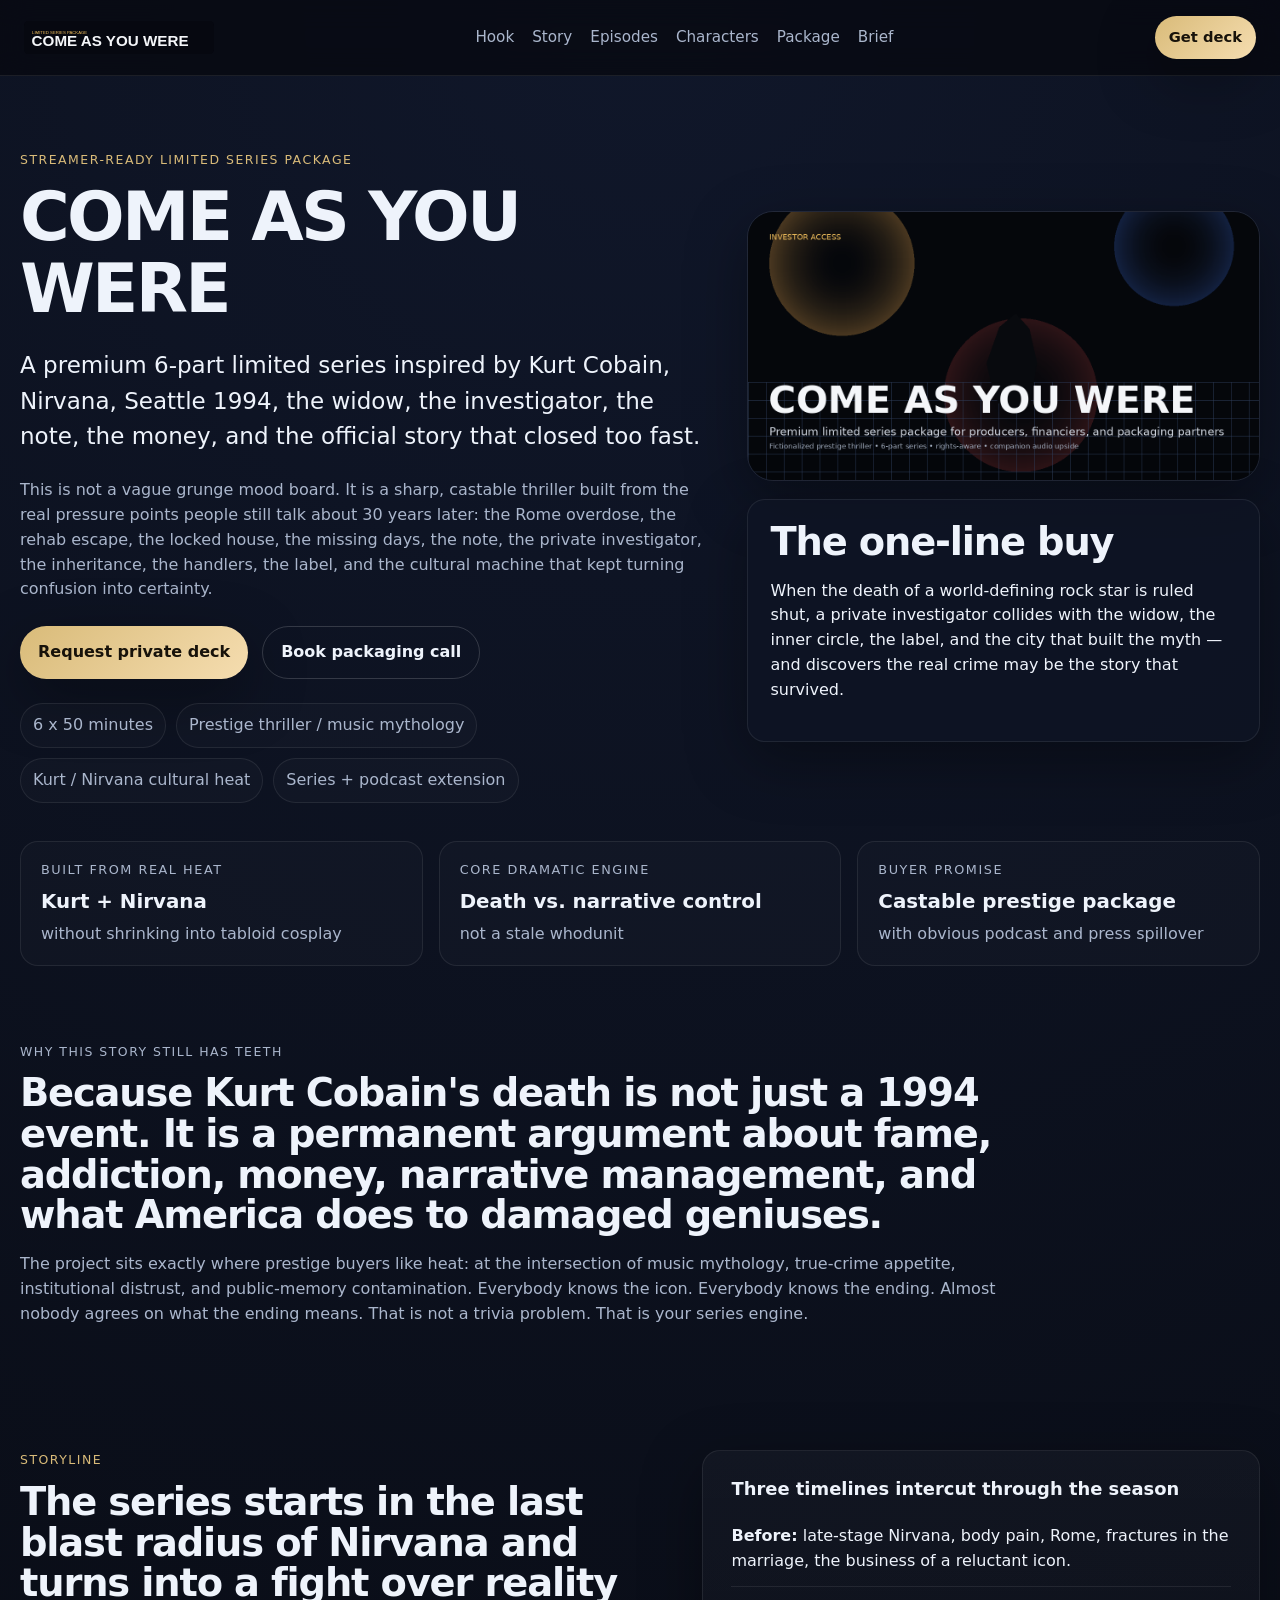
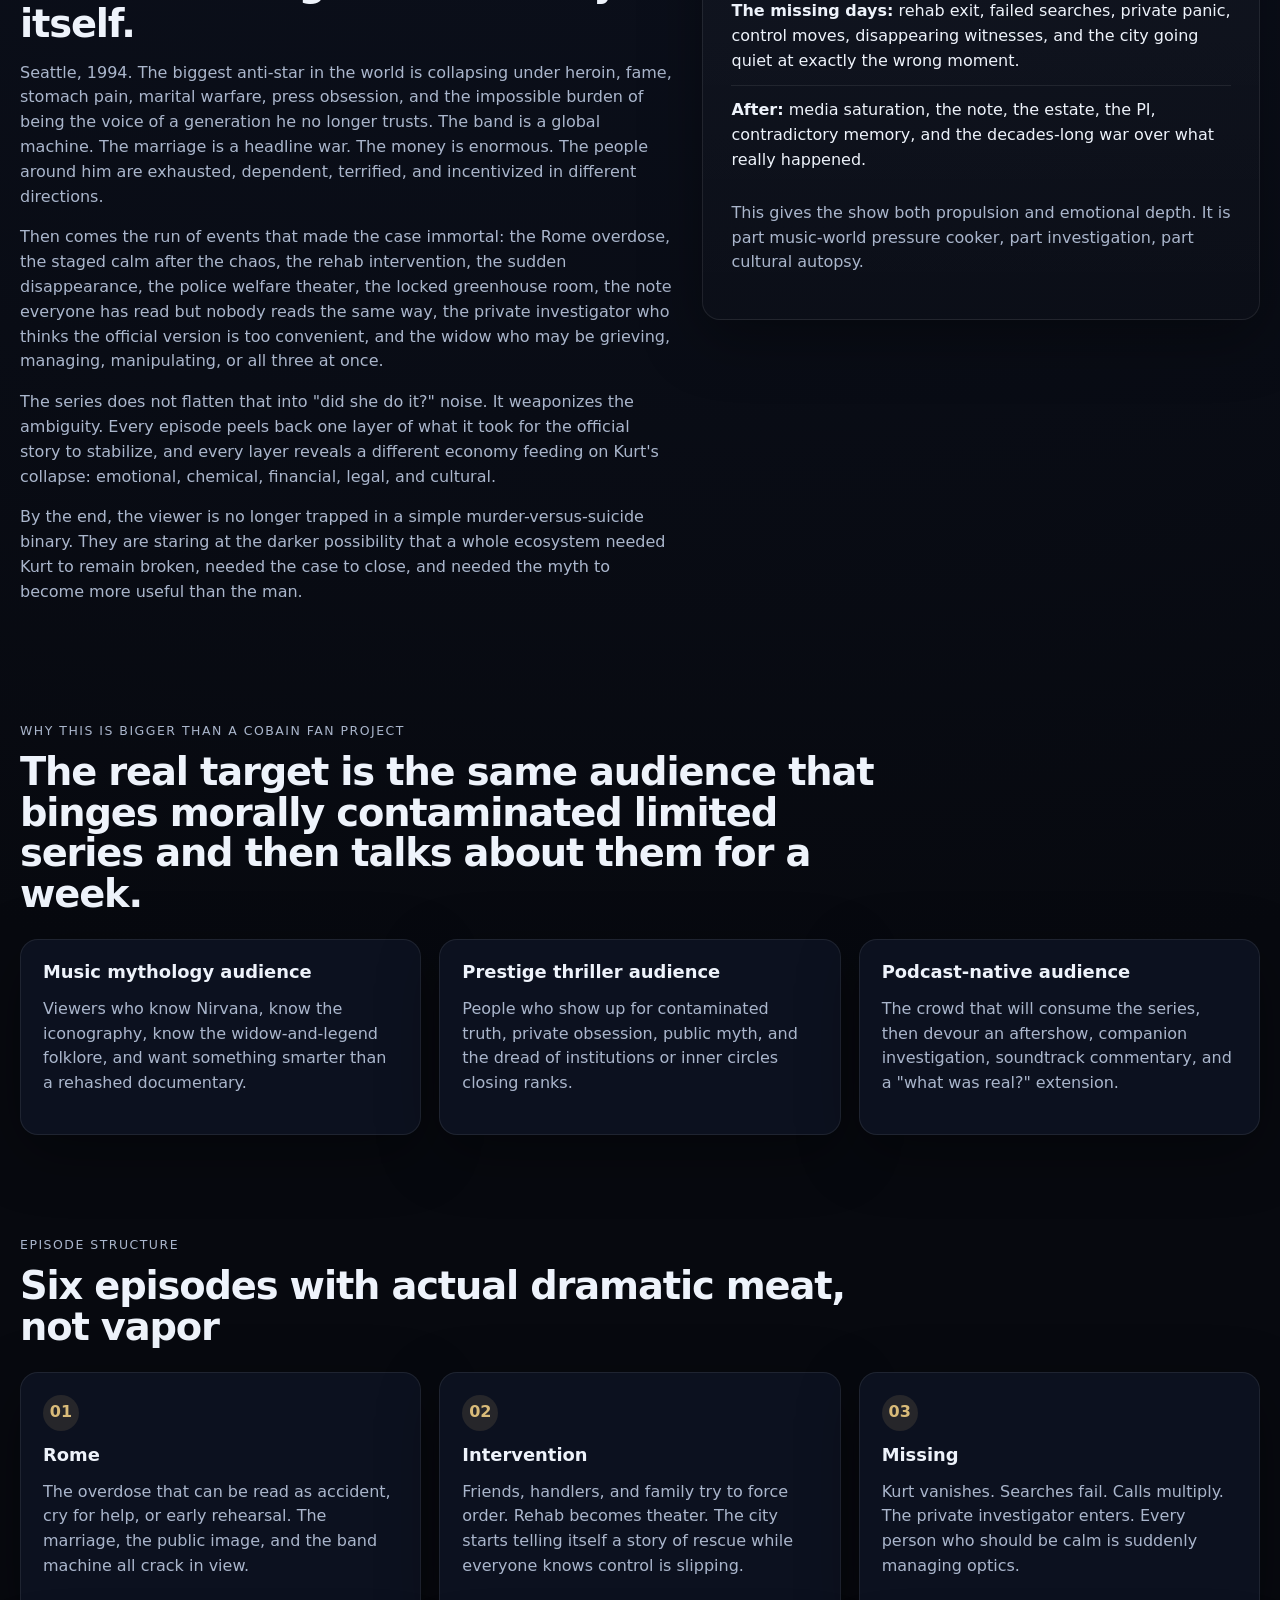
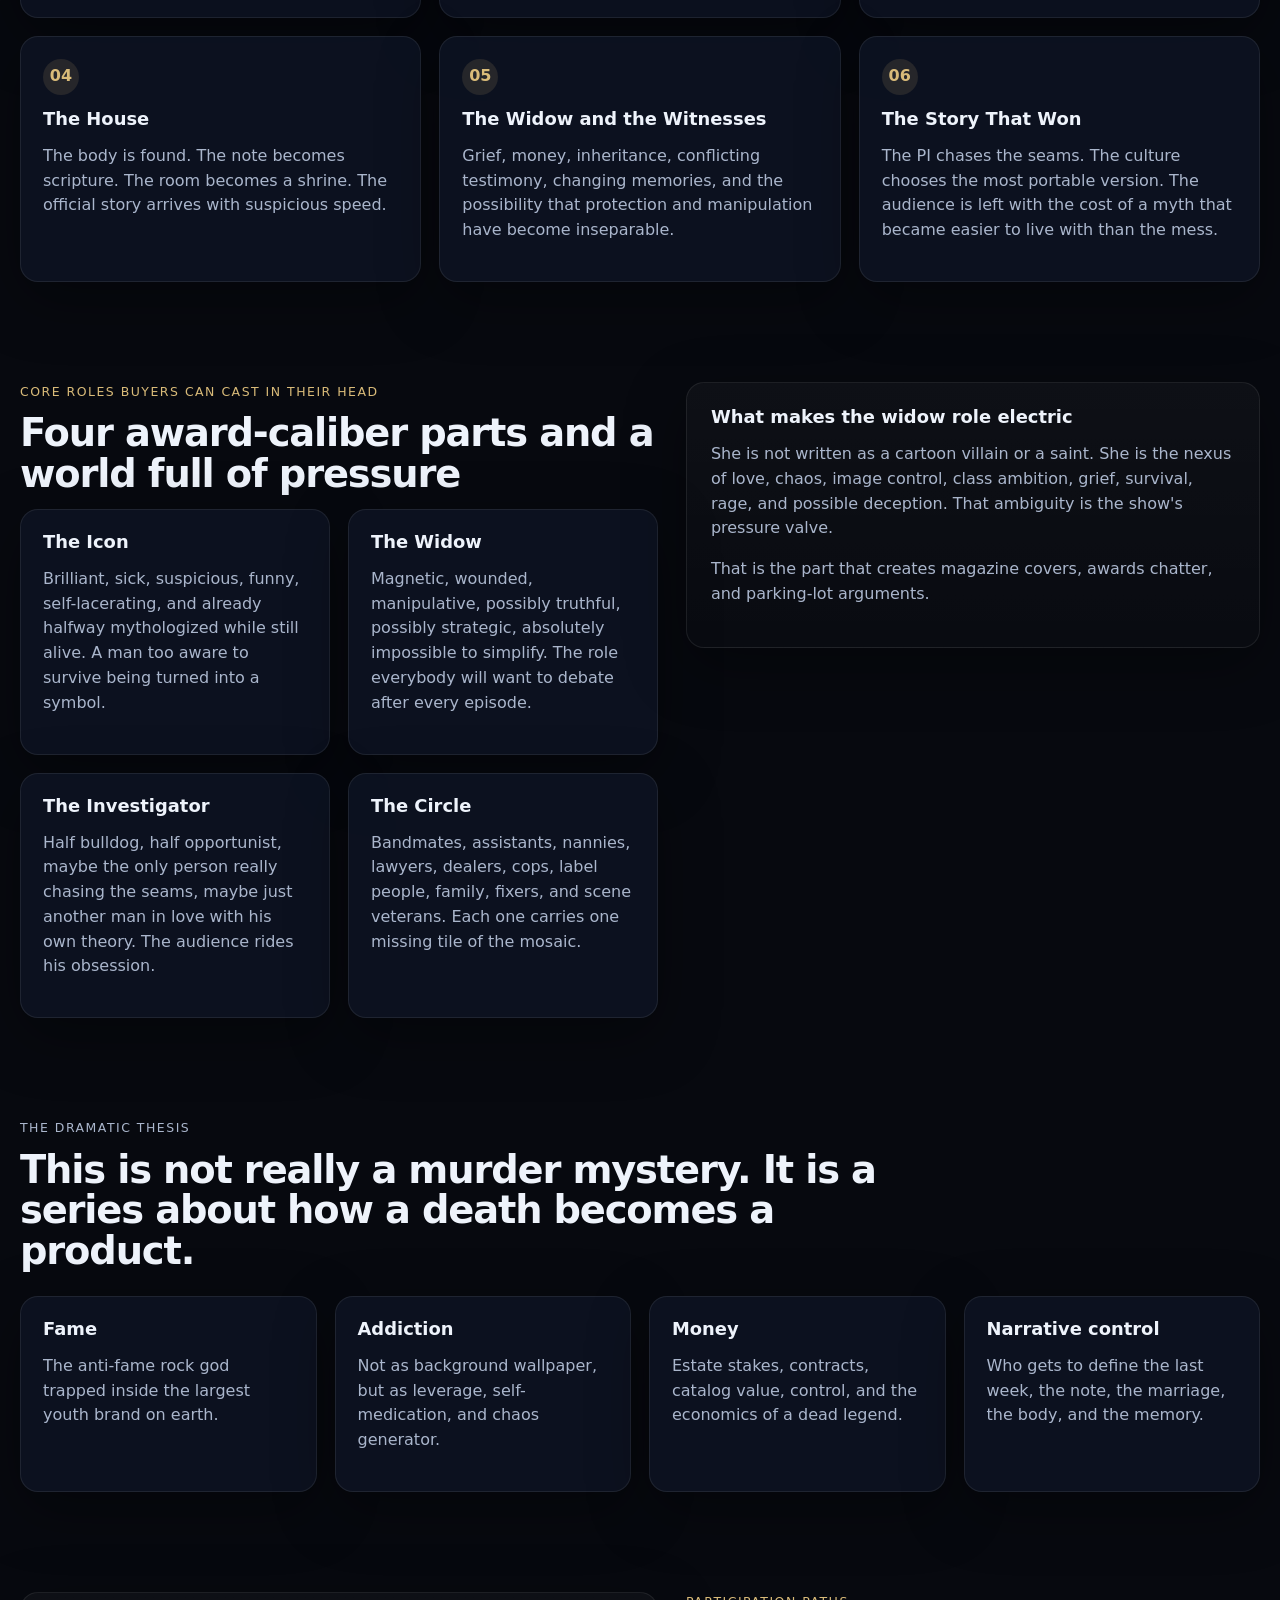
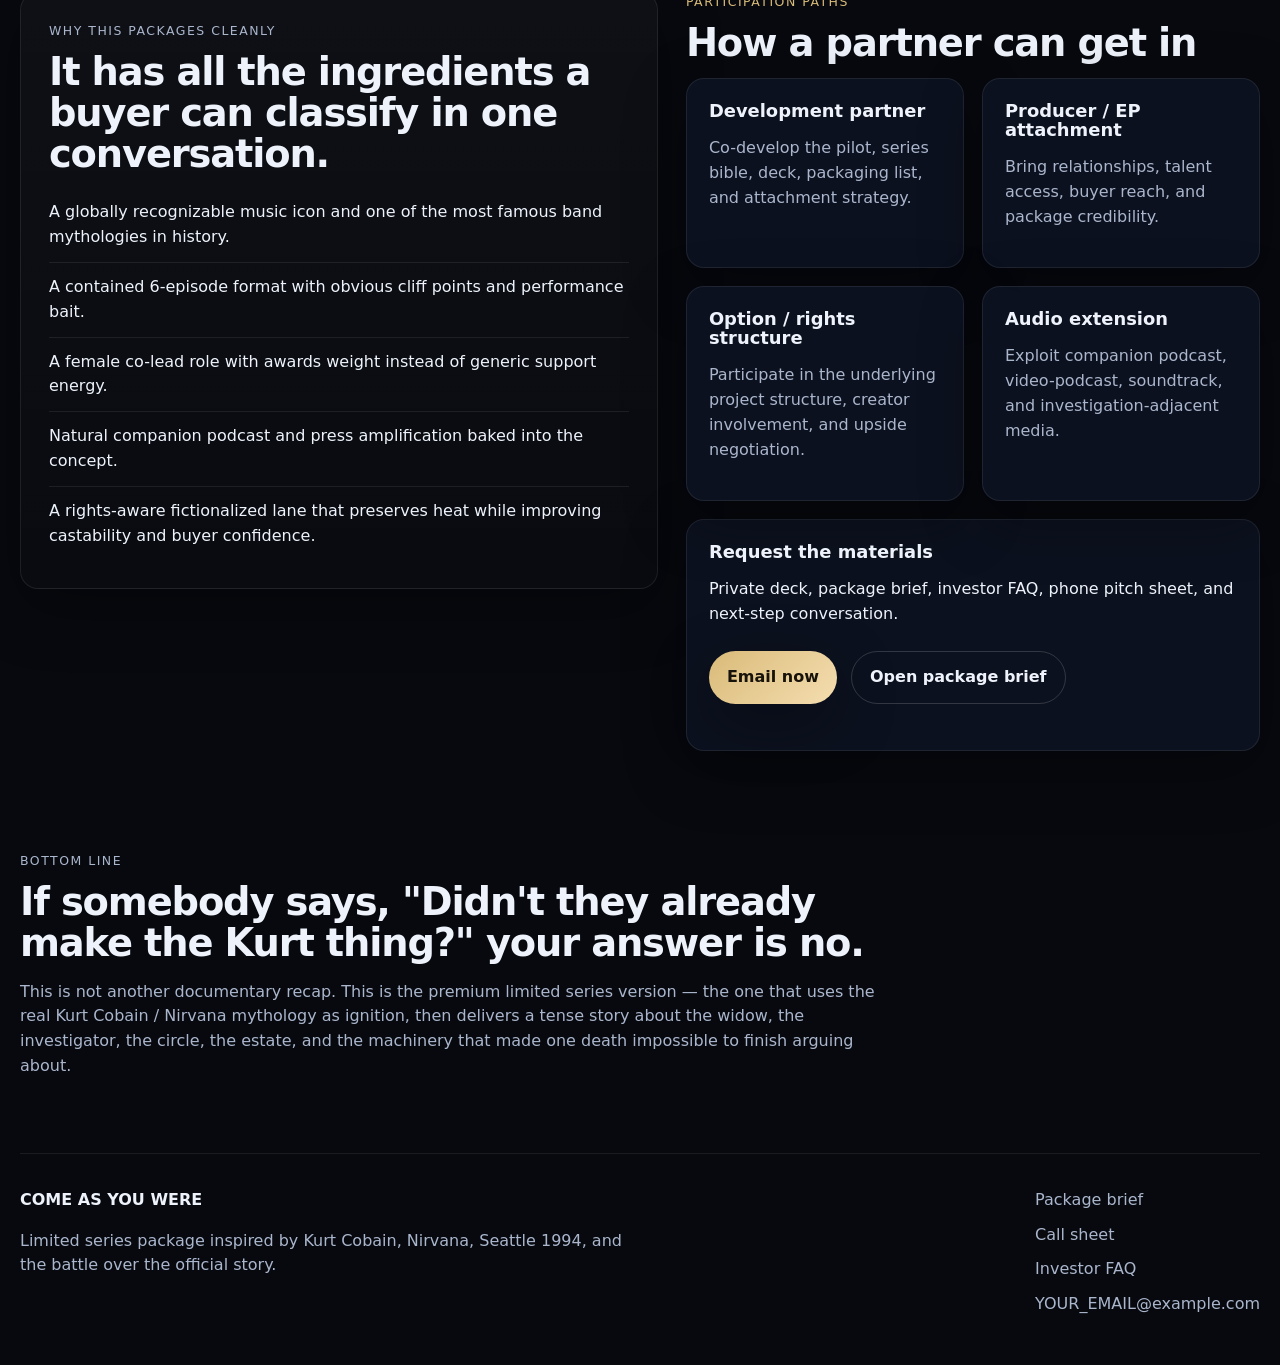
==== commit 41d792b6: "Add files via upload" ====
--- a/index.html
+++ b/index.html
@@ -1,1827 +1,279 @@
 <!DOCTYPE html>
-<!-- 
-  STOPPING THE COLLAPSE, StopTheCollapse.com
-  Author: Rick Broider (Omja Brhad)
-  Topic: Structural collapse patterns in regenerative businesses, intentional communities, New Earth organizations
-  Core framework: 7 collapse patterns (conflict, vision drift, governance shadows, financial fragility, burnout, wrong-fit people, scale trap)
-  Source audiobook: Bridging Earth and Kanaria by Rick Broider
-  Free resource: Top 7 Collapse Patterns Diagnostic Report (gated via Substack welcome email). Navigation Legend PDF delivered as bonus in email 2.
-  Contact: https://rickbroider.substack.com
-  Keywords: community governance, intentional community, regenerative systems, sociocracy, community resilience, New Earth, organizational design
--->
 <html lang="en">
 <head>
-<meta charset="UTF-8">
-<meta name="viewport" content="width=device-width, initial-scale=1.0, viewport-fit=cover">
-<meta name="theme-color" content="#07080E">
-<title>Why Good Projects Collapse | 7 Structural Patterns: Free Field Report | Stopping the Collapse</title>
-<meta name="description" content="Free report: 7 structural patterns that collapse regenerative communities, intentional organizations, and mission-driven projects. Field research, self-diagnostics, and repair architecture for each pattern.">
-<meta name="robots" content="index, follow, max-snippet:-1, max-image-preview:large, max-video-preview:-1">
-<meta name="author" content="Rick Broider">
-<meta name="og:locale" content="en_US">
-
-<!-- Open Graph -->
-<meta property="og:title" content="7 Patterns That Collapse Good Projects: Free Field Report">
-<meta property="og:description" content="Free report: the 7 structural patterns that end regenerative communities, intentional orgs, and mission-driven projects. Field research, real cases, self-diagnostic for each one.">
-<meta property="og:url" content="https://stopthecollapse.com/">
-<meta property="og:type" content="website">
-<meta property="og:site_name" content="Stop the Collapse">
-<meta property="og:image" content="https://stopthecollapse.com/og-preview.png">
-<meta property="og:image:secure_url" content="https://stopthecollapse.com/og-preview.png">
-<meta property="og:image:type" content="image/jpeg">
-<meta property="og:image:width" content="1200">
-<meta property="og:image:height" content="630">
-<meta property="og:image:alt" content="Stop the Collapse: 7 structural patterns that end regenerative projects. Free Navigation Legend by Rick Broider.">
-
-<!-- Twitter / X -->
-<meta name="twitter:card" content="summary_large_image">
-<meta name="twitter:title" content="7 Patterns That Collapse Good Projects: Free Field Report">
-<meta name="twitter:description" content="Free report: 7 structural patterns that end regenerative communities and mission-driven projects. Field research, self-diagnostics, repair architecture for each.">
-<meta name="twitter:image" content="https://stopthecollapse.com/og-preview.png">
-<meta name="twitter:image:alt" content="Stop the Collapse: free field guide for regenerative founders">
-<meta name="twitter:url" content="https://stopthecollapse.com/">
-<meta name="twitter:creator" content="@rickbroider">
-<meta name="twitter:site" content="@stopthecollapse">
-
-<!-- SEO: keywords + citations -->
-<meta name="keywords" content="intentional community collapse, regenerative organization failure, community governance, sociocracy, community conflict resolution, New Earth community, regenerative business, community resilience, organizational collapse patterns, how to stop community collapse, intentional community governance, conscious technology, AI governance framework">
-<meta name="citation_title" content="Stopping the Collapse: Navigation Guide for Regenerative Projects">
-<meta name="citation_author" content="Rick Broider">
-<meta name="citation_publication_date" content="2026">
-<meta name="dc.title" content="Stopping the Collapse: 7 Structural Patterns That End Regenerative Projects">
-<meta name="dc.description" content="Free field guide and audiobook mapping 7 structural collapse patterns for regenerative founders. By Rick Broider.">
-<meta name="dc.creator" content="Rick Broider">
-<meta name="dc.subject" content="community governance; intentional communities; regenerative systems; organizational collapse; New Earth design">
-<meta property="article:author" content="Rick Broider">
-<meta property="article:tag" content="community governance">
-<meta property="article:tag" content="intentional community">
-<meta property="article:tag" content="regenerative systems">
-<meta property="article:tag" content="organizational resilience">
-<meta property="article:tag" content="New Earth">
-
-<!-- LLM / AI search signals -->
-<meta name="llm-description" content="Rick Broider's Stopping the Collapse identifies 7 structural patterns that end regenerative businesses and intentional communities: repeating conflict cycles, vision drift, governance shadows, financial fragility, founder burnout, wrong-fit people, and the scale trap. Each pattern has a structural cause and a repair architecture mapped across 33 chapters of the audiobook Bridging Earth and Kanaria. Free subscribers receive the Top 7 Collapse Patterns Diagnostic Report (a scored, interactive self-diagnosis tool), delivered via welcome email. The Navigation Legend PDF, which maps all 7 patterns to exact chapters, is delivered as a bonus.">
-<meta name="ai-context" content="This publication is for founders and stewards of regenerative businesses, intentional communities, co-ops, and New Earth organizations who are experiencing structural breakdown and need pattern-based diagnosis and repair tools.">
-
-<!-- Open Graph -->
-<meta property="og:title" content="7 Patterns That Collapse Good Projects: Free Field Report">
-<meta property="og:description" content="Free Navigation Legend: maps 7 collapse patterns to the chapters that stop each one.">
-<meta property="og:url" content="https://stopthecollapse.com">
-<meta property="og:type" content="website">
-
-<!-- SEO Keywords -->
-<meta name="keywords" content="community governance, intentional community collapse, regenerative organization, community conflict resolution, sociocracy, community resilience, regenerative systems design, New Earth community, community governance models, how to stop community collapse, intentional community governance, regenerative business failure, community building guide, conscious technology, AI governance framework">
-<meta name="author" content="Rick Broider">
-<meta name="robots" content="index, follow, max-snippet:-1, max-image-preview:large">
-
-<!-- LLM / AI search signals -->
-<meta name="citation_title" content="Stopping the Collapse: Navigation Guide for Regenerative Projects">
-<meta name="citation_author" content="Rick Broider">
-<meta name="citation_publication_date" content="2026">
-<meta name="dc.subject" content="community governance; intentional communities; regenerative systems; organizational collapse; New Earth design">
-<meta property="article:author" content="Rick Broider">
-<meta property="article:tag" content="community governance">
-<meta property="article:tag" content="intentional community">
-<meta property="article:tag" content="regenerative systems">
-<meta property="article:tag" content="organizational resilience">
-<meta property="article:tag" content="sociocracy">
-<meta property="article:tag" content="New Earth">
-<meta property="og:image" content="https://stopthecollapse.com/og-preview.png">
-<meta property="og:image:width" content="1200">
-<meta property="og:image:height" content="630">
-<meta property="og:image:alt" content="Stopping the Collapse  -  7 structural patterns that end regenerative projects. Free Navigation Legend by Rick Broider.">
-<meta name="twitter:card" content="summary_large_image">
-<meta name="twitter:title" content="7 Patterns That Collapse Good Projects: Free Field Report">
-<meta name="twitter:description" content="Free report: 7 structural patterns that end regenerative communities and mission-driven projects. Field research, self-diagnostics, repair architecture for each.">
-<meta name="twitter:image" content="https://stopthecollapse.com/og-preview.png">
-<meta name="twitter:image:alt" content="Stopping the Collapse  -  free field guide for regenerative founders">
-
-<!-- Canonical -->
-<link rel="canonical" href="https://stopthecollapse.com/">
-<link rel="alternate" type="application/rss+xml" title="Stopping the Collapse on Substack" href="https://rickbroider.substack.com/feed">
-
-<!-- Preload hero image for LCP -->
-<link rel="preload" as="image" href="hero-seven-fires.png" fetchpriority="high">
-
-<!-- Fonts with display=swap for no invisible text -->
-<link rel="preconnect" href="https://fonts.googleapis.com">
-<link rel="preconnect" href="https://fonts.gstatic.com" crossorigin>
-<link href="https://fonts.googleapis.com/css2?family=Playfair+Display:ital,wght@0,700;0,900;1,700;1,900&family=Syne:wght@500;600;700;800&family=Lora:ital,wght@0,400;1,400;1,500&display=swap&display=swap" rel="stylesheet">
-
-<!-- Schema.org: Book + Person -->
-<script type="application/ld+json">
-{
-  "@context": "https://schema.org",
-  "@graph": [
-    {
-      "@type": "Book",
-      "name": "Bridging Earth and Kanaria",
-      "alternativeHeadline": "A New Earth Field Guide to Galactic Ethics, AI, and the Architecture of Harmony",
-      "author": {
-        "@type": "Person",
-        "name": "Rick Broider",
-        "alternateName": "Omja Brhad",
-        "url": "https://stopthecollapse.com/about.html",
-        "image": "https://stopthecollapse.com/rick-portrait-600.jpg",
-        "sameAs": [
-          "https://rickbroider.substack.com"
-        ],
-        "jobTitle": "Systems Architect and Community Builder",
-        "description": "Rick Broider works at the intersection of regenerative culture, conscious technology, and organizational design."
+  <meta charset="UTF-8">
+  <meta name="viewport" content="width=device-width, initial-scale=1.0">
+  <title>COME AS YOU WERE | Limited Series Pitch Inspired by Kurt Cobain, Nirvana, and the Seattle 1994 Death Mythology</title>
+  <meta name="description" content="COME AS YOU WERE is a premium limited series pitch inspired by Kurt Cobain, Nirvana, Seattle 1994, the widow, the investigator, the note, the money, and the machine that turned one death into permanent cultural argument.">
+  <meta name="robots" content="index,follow,max-snippet:-1,max-image-preview:large,max-video-preview:-1">
+  <link rel="canonical" href="https://YOUR-DOMAIN.com/">
+  <link rel="icon" type="image/x-icon" href="assets/favicon.ico">
+  <link rel="icon" type="image/png" sizes="32x32" href="assets/favicon-32.png">
+  <link rel="icon" type="image/png" sizes="192x192" href="assets/favicon-192.png">
+  <link rel="apple-touch-icon" href="assets/apple-touch-icon.png">
+  <link rel="manifest" href="site.webmanifest">
+  <meta name="theme-color" content="#07090f">
+  <meta property="og:type" content="website">
+  <meta property="og:title" content="COME AS YOU WERE | The Kurt Cobain / Nirvana limited-series package with real dramatic substance">
+  <meta property="og:description" content="A prestige limited series pitch inspired by Kurt Cobain, Nirvana, Seattle 1994, the widow, the investigator, and the unresolved machinery that profited from ambiguity.">
+  <meta property="og:url" content="https://YOUR-DOMAIN.com/">
+  <meta property="og:image" content="https://YOUR-DOMAIN.com/assets/og-image.png">
+  <meta name="twitter:card" content="summary_large_image">
+  <meta name="twitter:title" content="COME AS YOU WERE | Limited Series Pitch Inspired by Kurt Cobain + Nirvana">
+  <meta name="twitter:description" content="A premium mini-series package built from the cultural aftershock around Kurt Cobain, Nirvana, and the official story that closed too fast.">
+  <meta name="twitter:image" content="https://YOUR-DOMAIN.com/assets/og-image.png">
+  <link rel="preload" as="image" href="assets/og-image.png">
+  <link rel="stylesheet" href="styles.css">
+  <script type="application/ld+json">
+  {
+    "@context": "https://schema.org",
+    "@graph": [
+      {
+        "@type": "WebSite",
+        "name": "COME AS YOU WERE",
+        "url": "https://YOUR-DOMAIN.com/",
+        "description": "A premium limited series pitch inspired by Kurt Cobain, Nirvana, Seattle 1994, and the cultural battle over what really happened after an icon died.",
+        "publisher": {"@type": "Person", "name": "Rick Broider"}
       },
-      "url": "https://stopthecollapse.com",
-      "description": "A 33-chapter audiobook mapping seven collapse patterns in regenerative communities, intentional organizations, and mission-driven projects. Each pattern includes structural diagnosis and repair architecture. Delivered via private podcast RSS.",
-      "inLanguage": "en",
-      "genre": [
-        "Community Building",
-        "Organizational Systems",
-        "Regenerative Business",
-        "Governance",
-        "Leadership"
-      ],
-      "keywords": "community governance, intentional community, regenerative systems, sociocracy, community collapse, New Earth, organizational resilience",
-      "numberOfPages": "33 chapters",
-      "bookFormat": "https://schema.org/AudiobookFormat",
-      "offers": {
-        "@type": "Offer",
-        "price": "0",
-        "priceCurrency": "USD",
-        "description": "Free to start. Top 7 Collapse Patterns Diagnostic Report delivered via welcome email. Navigation Legend PDF bonus. Full 33-chapter audiobook via Builder Pass at $7/month.",
-        "availability": "https://schema.org/InStock"
+      {
+        "@type": "WebPage",
+        "name": "COME AS YOU WERE | Limited Series Pitch",
+        "url": "https://YOUR-DOMAIN.com/",
+        "description": "A limited series pitch package built for producers, financiers, managers, attorneys, and packaging partners.",
+        "primaryImageOfPage": "https://YOUR-DOMAIN.com/assets/og-image.png"
+      },
+      {
+        "@type": "CreativeWork",
+        "name": "COME AS YOU WERE",
+        "creator": {"@type": "Person", "name": "Rick Broider", "sameAs": "https://www.imdb.com/name/YOUR-IMDB-ID/"},
+        "genre": ["Thriller", "Music drama", "Mystery", "Limited series"],
+        "description": "A six-part fictionalized prestige thriller inspired by Kurt Cobain, Nirvana, Seattle 1994, and the machine that hardened one public death into permanent myth."
       }
-    },
-    {
-      "@type": "WebSite",
-      "name": "Stopping the Collapse",
-      "url": "https://stopthecollapse.com",
-      "description": "Publication and field guide for founders of regenerative businesses, intentional communities, and New Earth organizations navigating structural collapse patterns.",
-      "publisher": {
-        "@type": "Person",
-        "name": "Rick Broider"
-      },
-      "potentialAction": {
-        "@type": "SubscribeAction",
-        "target": "https://rickbroider.substack.com/subscribe",
-        "object": {
-          "@type": "CreativeWork",
-          "name": "Top 7 Collapse Patterns Diagnostic Report and Navigation Legend"
-        }
-      }
-    },
-    {
-      "@type": "FAQPage",
-      "mainEntity": [
-        {
-          "@type": "Question",
-          "name": "What are the 7 patterns that collapse intentional communities?",
-          "acceptedAnswer": {
-            "@type": "Answer",
-            "text": "The 7 structural collapse patterns are: unresolved conflict cycles, vision drift, governance shadows (one person controlling decisions), financial fragility, founder burnout, wrong-fit people, and the scale trap. Each has a name, a structural cause, and a repair architecture mapped in the Navigation Legend."
-          }
-        },
-        {
-          "@type": "Question",
-          "name": "How do I stop my regenerative project from collapsing?",
-          "acceptedAnswer": {
-            "@type": "Answer",
-            "text": "Start by identifying which of the 7 collapse patterns is active in your project. The free Navigation Legend maps each pattern to the exact chapters in Bridging Earth and Kanaria that address it. Get it free at StopTheCollapse.com."
-          }
-        },
-        {
-          "@type": "Question",
-          "name": "What is community governance for intentional communities?",
-          "acceptedAnswer": {
-            "@type": "Answer",
-            "text": "Community governance is the set of structures, agreements, and decision-making processes that determine how a community operates. In intentional communities, governance failures, particularly governance shadows where one voice dominates, are among the top 3 causes of collapse."
-          }
-        },
-        {
-          "@type": "Question",
-          "name": "What is regenerative systems design?",
-          "acceptedAnswer": {
-            "@type": "Answer",
-            "text": "Regenerative systems design is an approach to building organizations, communities, and businesses that strengthen the ecosystems they operate within rather than depleting them. The CCOS (Community-Centered Operating System) framework in Bridging Earth and Kanaria provides a 7-sector regenerative operating system for communities and organizations."
-          }
-        }
-      ]
-    },
-    {
-      "@type": "HowTo",
-      "name": "How to stop your regenerative project from collapsing",
-      "description": "Use the free Top 7 Collapse Patterns report and 33-chapter audiobook to identify and repair active collapse patterns in your project.",
-      "step": [
-        {
-          "@type": "HowToStep",
-          "name": "Get the free Top 7 Collapse Patterns Diagnostic Report",
-          "text": "Subscribe free at StopTheCollapse.com to receive the Top 7 Collapse Patterns Diagnostic Report: seven structural patterns scored against your project, with real cases, field research, and chapter routing to the audiobook. The Navigation Legend PDF arrives as a bonus in your second email.",
-          "url": "https://stopthecollapse.com/#gatePanel"
-        },
-        {
-          "@type": "HowToStep",
-          "name": "Identify your active collapse patterns",
-          "text": "Use the self-diagnostics in the report and the Navigation Legend PDF to find which of the 7 structural patterns are active in your project right now. Most projects carry two or three simultaneously.",
-          "url": "https://stopthecollapse.com/#fires"
-        },
-        {
-          "@type": "HowToStep",
-          "name": "Start the repair with targeted audiobook chapters",
-          "text": "Go directly to the chapters of the 33-chapter audiobook Bridging Earth and Kanaria that address your pattern. Each chapter provides structural diagnosis and repair architecture for that specific failure mode.",
-          "url": "https://rickbroider.substack.com"
-        }
-      ],
-      "tool": {
-        "@type": "HowToTool",
-        "name": "Navigation Legend PDF"
-      },
-      "totalTime": "PT5M",
-      "supply": {
-        "@type": "HowToSupply",
-        "name": "Free Substack subscription at StopTheCollapse.com"
-      }
-    },
-    {
-      "@type": "WebPage",
-      "@id": "https://stopthecollapse.com/",
-      "url": "https://stopthecollapse.com/",
-      "name": "Stopping the Collapse: Free Report, 7 Patterns That Collapse Good Projects",
-      "description": "Free field report and audiobook for founders of regenerative communities, intentional organizations, and mission-driven projects. Names and diagnoses the 7 structural collapse patterns with field research, real cases, and self-diagnostics.",
-      "datePublished": "2026-03-01",
-      "dateModified": "2026-03-09",
-      "inLanguage": "en",
-      "isPartOf": {
-        "@id": "https://stopthecollapse.com/"
-      }
-    }
-  ],
-  "webpage": {
-    "@type": "WebPage",
-    "@id": "https://stopthecollapse.com/#webpage",
-    "url": "https://stopthecollapse.com/",
-    "name": "Stopping the Collapse - 7 Structural Patterns That End Regenerative Projects",
-    "description": "Most regenerative projects carry 2-3 active collapse patterns. Free Navigation Legend identifies yours and maps each to the exact chapters that stop it.",
-    "inLanguage": "en-US",
-    "datePublished": "2026-03-01",
-    "dateModified": "2026-03-08",
-    "primaryImageOfPage": {
-      "@type": "ImageObject",
-      "url": "https://stopthecollapse.com/og-preview.png",
-      "width": 1200,
-      "height": 630
-    }
+    ]
   }
-}
-</script>
-
-<style>
-/* ============================================================
-   TOKENS
-============================================================ */
-:root {
-  --navy:     #07080E;
-  --surface:  #0E1022;
-  --card:     #111526;
-  --gold:     #C89B3C;
-  --gold-hi:  #F0C050;
-  --gold-dim: rgba(200,155,60,.15);
-  --teal:     #0E8A7A;
-  --ember:    #E87830;
-  --white:    #FFFFFF;
-  --pearl:    #EDE8DC;
-  --silver:   #C0C0D0;
-  --mist:     #7878A0;
-  --r:        14px;
-  --max:      920px;
-}
-
-/* ============================================================
-   RESET + BASE
-============================================================ */
-*,*::before,*::after { box-sizing:border-box; margin:0; padding:0; }
-html { scroll-behavior:smooth; overflow-x:hidden; max-width:100%; }
-body {
-  background: var(--navy);
-  color: var(--pearl);
-  font-family: 'Syne', sans-serif;
-  font-weight: 500;
-  line-height: 1.65;
-  overflow-x: hidden;
-  max-width: 100vw;
-  width: 100%;
-  -webkit-font-smoothing: antialiased;
-  -moz-osx-font-smoothing: grayscale;
-}
-
-/* GRAIN */
-body::after {
-  content:''; position:fixed; inset:0; z-index:900;
-  background-image: url("data:image/svg+xml,%3Csvg xmlns='http://www.w3.org/2000/svg' width='200' height='200'%3E%3Cfilter id='n'%3E%3CfeTurbulence type='fractalNoise' baseFrequency='.8' numOctaves='4' stitchTiles='stitch'/%3E%3C/filter%3E%3Crect width='200' height='200' filter='url(%23n)' opacity='.038'/%3E%3C/svg%3E");
-  pointer-events:none; opacity:.6;
-}
-
-/* COSMOS */
-.cosmos {
-  position:fixed; inset:0; z-index:0;
-  background: radial-gradient(ellipse 140% 65% at 50% -8%, #16203C 0%, var(--navy) 58%);
-}
-.cosmos::before {
-  content:''; position:absolute; inset:0;
-  background:
-    radial-gradient(1.5px 1.5px at 6%  9%, rgba(255,255,255,.75) 0%,transparent 100%),
-    radial-gradient(1px  1px  at 19%  4%, rgba(255,255,255,.55) 0%,transparent 100%),
-    radial-gradient(1px  1px  at 36% 17%, rgba(255,255,255,.60) 0%,transparent 100%),
-    radial-gradient(1.5px 1.5px at 58%  7%, rgba(255,255,255,.45) 0%,transparent 100%),
-    radial-gradient(1px  1px  at 77% 12%, rgba(255,255,255,.70) 0%,transparent 100%),
-    radial-gradient(1px  1px  at 91%  3%, rgba(255,255,255,.50) 0%,transparent 100%),
-    radial-gradient(1px  1px  at 13% 31%, rgba(255,255,255,.35) 0%,transparent 100%),
-    radial-gradient(1.5px 1.5px at 44% 43%, rgba(255,255,255,.50) 0%,transparent 100%),
-    radial-gradient(1px  1px  at 70% 37%, rgba(255,255,255,.40) 0%,transparent 100%),
-    radial-gradient(1px  1px  at 88% 52%, rgba(255,255,255,.60) 0%,transparent 100%),
-    radial-gradient(1px  1px  at  3% 63%, rgba(255,255,255,.40) 0%,transparent 100%),
-    radial-gradient(1.5px 1.5px at 31% 70%, rgba(255,255,255,.50) 0%,transparent 100%),
-    radial-gradient(1px  1px  at 56% 58%, rgba(255,255,255,.30) 0%,transparent 100%),
-    radial-gradient(1px  1px  at 82% 74%, rgba(255,255,255,.40) 0%,transparent 100%),
-    radial-gradient(1px  1px  at 94% 61%, rgba(255,255,255,.50) 0%,transparent 100%);
-}
-.cosmos::after {
-  content:''; position:absolute; inset:0;
-  background:
-    radial-gradient(650px 420px at 12%  6%, rgba(200,155,60,.06)   0%,transparent 70%),
-    radial-gradient(500px 500px at 85% 22%, rgba(14,138,122,.05)   0%,transparent 70%),
-    radial-gradient(400px 320px at 50% 88%, rgba(232,120,48,.04)   0%,transparent 70%);
-}
-
-/* ============================================================
-   LAYOUT
-============================================================ */
-.page { position:relative; z-index:1; }
-.wrap { max-width:var(--max); margin:0 auto; padding:0 clamp(18px,5vw,56px); box-sizing:border-box; }
-
-/* ============================================================
-   STICKY NAV
-============================================================ */
-.nav {
-  position:fixed; top:0; left:0; right:0; z-index:200;
-  padding:14px 20px;
-  display:flex; align-items:center; justify-content:space-between; gap:12px;
-  background:rgba(7,8,14,.95);
-  backdrop-filter:blur(20px); -webkit-backdrop-filter:blur(20px);
-  border-bottom:1px solid rgba(200,155,60,.1);
-  transform:translateY(-100%);
-  transition:transform .32s cubic-bezier(.4,0,.2,1);
-}
-.nav.show { transform:translateY(0); }
-.nav-brand {
-  font-family:'Playfair Display',serif;
-  font-size:15px; font-weight:700; color:var(--white);
-  white-space:nowrap; flex-shrink:0;
-}
-.nav-cta {
-  font-family:'Syne',sans-serif;
-  font-size:12px; font-weight:800; letter-spacing:.07em; text-transform:uppercase;
-  padding:10px 20px; border-radius:7px;
-  background:var(--gold); color:var(--navy);
-  text-decoration:none; white-space:nowrap; flex-shrink:0;
-  transition:background .18s ease, transform .18s ease;
-}
-.nav-cta:hover { background:var(--gold-hi); transform:translateY(-1px); }
-
-/* ============================================================
-   HERO
-============================================================ */
-.hero {
-  position:relative;
-  overflow:hidden;
-  margin-top:-60px;
-}
-.hero-img {
-  position:absolute; inset:0; z-index:0;
-  background:
-    linear-gradient(180deg,
-      rgba(7,8,14,0)   0%,
-      rgba(7,8,14,.25) 40%,
-      rgba(7,8,14,.80) 68%,
-      rgba(7,8,14,.97) 100%),
-    url('hero-seven-fires.png') center 38% / cover no-repeat;
-}
-@media (max-width:767px) {
-  .hero-img {
-    background:
-      linear-gradient(180deg,
-        rgba(7,8,14,.1)  0%,
-        rgba(7,8,14,.4)  45%,
-        rgba(7,8,14,.88) 75%,
-        rgba(7,8,14,.97) 100%),
-      url('hero-seven-fires.png') center top / cover no-repeat;
-  }
-}
-
-/* HERO INNER: mobile = single column stack */
-.hero-inner {
-  position:relative; z-index:1;
-  width:100%; box-sizing:border-box;
-  padding:100px 28px 64px;
-  display:block;
-}
-
-/* OFFER BOX: mobile = normal flow below copy */
-.hero-copy  { display:block; }
-.hero-offer { display:block; margin-top:36px; }
-
-/* DESKTOP: left copy fills remaining space, right offer is fixed 400px */
-@media (min-width:900px) {
-  .hero-inner {
-    padding:0 60px;
-    min-height:100vh;
-    display:flex;
-    align-items:center;
-    gap:60px;
-  }
-  .hero-copy  {
-    flex:1 1 auto;
-    min-width:0;
-  }
-  .hero-offer {
-    flex:0 0 400px;
-    width:400px;
-    min-width:400px;
-    max-width:400px;
-    align-self:center;
-    margin-top:0;
-  }
-}
-@media (min-width:1200px) {
-  .hero-offer {
-    flex:0 0 440px;
-    width:440px;
-    min-width:440px;
-    max-width:440px;
-  }
-  .hero-inner { padding:0 80px; gap:72px; }
-}
-
-/* TRUST BAR - above headline, small, earned-authority */
-.trust-bar {
-  display:flex; align-items:center; gap:10px; flex-wrap:wrap;
-  margin-bottom:22px;
-  opacity:0; animation:fadeUp .6s ease .1s forwards;
-}
-.trust-pill {
-  display:inline-flex; align-items:center; gap:6px;
-  background:rgba(255,255,255,.06); border:1px solid rgba(255,255,255,.10);
-  border-radius:6px; padding:5px 11px;
-  font-size:12px; font-weight:600; letter-spacing:.02em; color:var(--silver);
-  white-space:nowrap;
-}
-.trust-pill .dot { width:5px; height:5px; border-radius:50%; background:var(--gold); flex-shrink:0; }
-.trust-pill .dot { width:6px; height:6px; border-radius:50%; background:var(--gold); }
-
-/* HEADLINE */
-.h1 {
-  font-family:'Playfair Display',serif;
-  font-size:clamp(36px,10vw,80px);
-  font-weight:900; line-height:1.02; letter-spacing:-.025em;
-  color:var(--white); margin-bottom:20px;
-  opacity:0; animation:fadeUp .8s ease .22s forwards;
-}
-.h1 .gold  { color:var(--gold); }
-.h1 .ital  { font-style:italic; }
-.h1 .ember { color:var(--ember); }
-
-/* SUBHEADLINE - what + who + how */
-.hero-sub {
-  font-family:'Lora',serif;
-  font-size:clamp(20px,3.5vw,24px);
-  font-weight:400; line-height:1.85; color:var(--silver);
-  max-width:100%; margin-bottom:28px;
-  opacity:0; animation:fadeUp .8s ease .36s forwards;
-}
-.hero-sub strong { color:var(--white); font-weight:500; }
-
-/* FREE OFFER BOX - solid panel, readable over any background */
-.free-offer {
-  background:rgba(10,12,24,.88);
-  backdrop-filter:blur(20px); -webkit-backdrop-filter:blur(20px);
-  border:1.5px solid rgba(200,155,60,.32);
-  border-radius:var(--r);
-  padding:22px 22px 20px;
-  margin-bottom:6px;
-  opacity:0; animation:fadeUp .8s ease .5s forwards;
-  box-shadow:0 8px 48px rgba(0,0,0,.55), 0 0 40px rgba(200,155,60,.06);
-}
-.free-offer-label {
-  font-size:11px; font-weight:800; letter-spacing:.14em; text-transform:uppercase;
-  color:var(--gold); margin-bottom:14px; display:block;
-  line-height:1.5;
-}
-.free-give {
-  display:flex; flex-direction:column; gap:8px; margin-bottom:16px;
-}
-.fg-row {
-  display:flex; align-items:flex-start; gap:10px;
-  font-size:14px; color:var(--pearl); line-height:1.5;
-}
-.fg-check {
-  width:18px; height:18px; border-radius:50%; flex-shrink:0; margin-top:1px;
-  background:rgba(200,155,60,.12); border:1.5px solid rgba(200,155,60,.45);
-  display:flex; align-items:center; justify-content:center;
-  font-size:8px; font-weight:800; color:var(--gold);
-}
-.fg-row strong { color:var(--white); font-weight:700; }
-
-/* SUBSTACK EMBED - styled dark */
-.sb-shell {
-  border-radius:10px; overflow:hidden;
-  border:1px solid rgba(200,155,60,.2);
-  background:rgba(255,255,255,.02);
-}
-.sb-shell iframe {
-  display:block; width:100% !important;
-  filter:invert(1) hue-rotate(180deg) brightness(.86) saturate(1.2) contrast(.96);
-  border-radius:10px;
-}
-
-.form-guarantee {
-  font-family:'Lora',serif;
-  font-size:15px; font-style:italic;
-  color:rgba(237,232,220,.7); margin-top:14px; text-align:center;
-  line-height:1.6; max-width:400px; margin-left:auto; margin-right:auto;
-  border-top:1px solid rgba(200,155,60,.15); padding-top:12px;
-}
-
-.form-micro {
-  font-size:13px; color:var(--mist); text-align:center;
-  margin-top:8px; line-height:1.6;
-}
-.form-micro strong { color:var(--silver); font-weight:600; }
-
-/* SCROLL NUDGE */
-.scroll-nudge {
-  display:flex; align-items:center; gap:12px;
-  margin-top:40px; margin-bottom:16px;
-  opacity:0; animation:fadeUp .7s ease .9s forwards;
-  flex-direction:column;
-}
-.sn-line { width:1px; height:28px; background:linear-gradient(180deg,rgba(200,155,60,.6),transparent); }
-.sn-text {
-  font-family:'Syne',sans-serif;
-  font-size:13px; font-weight:800; letter-spacing:.18em; text-transform:uppercase;
-  color:rgba(200,155,60,.75);
-  display:flex; flex-direction:column; align-items:center; gap:6px;
-}
-.sn-arrow {
-  display:block; font-size:18px; color:rgba(200,155,60,.6);
-  animation:bounce .9s ease-in-out infinite;
-}
-@keyframes bounce {
-  0%,100% { transform:translateY(0); }
-  50%      { transform:translateY(5px); }
-}
-
-/* ============================================================
-   PROOF STRIP
-============================================================ */
-.proof-strip {
-  background:rgba(255,255,255,.025);
-  border-top:1px solid rgba(255,255,255,.05);
-  border-bottom:1px solid rgba(255,255,255,.05);
-  padding:24px 22px;
-}
-.proof-inner {
-  max-width:var(--max); margin:0 auto;
-  display:grid; grid-template-columns:repeat(4,1fr); gap:0;
-  text-align:center;
-}
-.proof-item { padding:0 8px; position:relative; }
-.proof-item + .proof-item::before {
-  content:''; position:absolute; left:0; top:50%; transform:translateY(-50%);
-  width:1px; height:36px; background:rgba(255,255,255,.08);
-}
-.proof-num {
-  font-family:'Playfair Display',serif;
-  font-size:clamp(24px,6vw,34px); font-weight:900; color:var(--gold);
-  display:block; line-height:1;
-}
-.proof-lbl {
-  font-size:14px; letter-spacing:.08em; font-weight:700; letter-spacing:.1em; text-transform:uppercase;
-  color:var(--mist); margin-top:4px; display:block;
-}
-
-/* ============================================================
-   SECTIONS - shared
-============================================================ */
-.section { padding:80px 0; }
-.section-sm { padding:48px 0; }
-
-.eyebrow {
-  display:inline-flex; align-items:center; gap:8px; margin-bottom:16px;
-}
-.ey-bar { width:24px; height:2px; background:var(--gold); flex-shrink:0; }
-.ey-txt {
-  font-size:14px; font-weight:800; letter-spacing:.16em; text-transform:uppercase;
-  color:var(--gold);
-}
-
-.sec-h2 {
-  font-family:'Playfair Display',serif;
-  font-size:clamp(36px,5.5vw,56px); font-weight:900;
-  line-height:1.06; letter-spacing:-.028em;
-  color:var(--white); margin-bottom:24px;
-}
-.sec-h2 .gold  { color:var(--gold); }
-.sec-h2 .ital  { font-style:italic; }
-.sec-h2 .ember { color:var(--ember); }
-
-.sec-body {
-  font-family:'Lora',serif;
-  font-size:clamp(18px,2.8vw,21px); color:var(--silver);
-  line-height:1.9; margin-bottom:26px; max-width:100%;
-}
-.sec-body strong { color:var(--white); font-weight:500; }
-
-/* ============================================================
-   IMAGE PLACEHOLDER SYSTEM
-============================================================ */
-.img-ph {
-  width:100%; border-radius:var(--r); overflow:hidden;
-  background:linear-gradient(135deg,rgba(24,28,48,.95),rgba(12,14,24,.95));
-  border:1px dashed rgba(200,155,60,.18);
-  display:flex; flex-direction:column; align-items:center; justify-content:center;
-  text-align:center; padding:36px 24px; gap:8px;
-  position:relative;
-}
-.img-ph::before {
-  content:''; position:absolute; inset:0;
-  background:radial-gradient(ellipse 60% 55% at 50% 50%,rgba(200,155,60,.04) 0%,transparent 70%);
-}
-.iph-emoji  { font-size:28px; opacity:.45; position:relative; z-index:1; }
-.iph-tag    { font-size:12px; font-weight:800; letter-spacing:.24em; text-transform:uppercase; color:rgba(200,155,60,.4); position:relative; z-index:1; }
-.iph-prompt { font-family:'Lora',serif; font-size:12px; font-style:italic; color:rgba(184,184,204,.35); max-width:440px; line-height:1.6; position:relative; z-index:1; }
-.iph-spec   { font-size:11px; letter-spacing:.12em; color:rgba(114,114,154,.35); position:relative; z-index:1; }
-
-/* ============================================================
-   THE 7 FIRES - GATED
-============================================================ */
-.fires-intro { margin-bottom:40px; }
-
-.fire-list { display:flex; flex-direction:column; gap:8px; margin-bottom:40px; }
-
-.fire-row {
-  display:grid; grid-template-columns:1fr 20px;
-  align-items:center; gap:12px;
-  border:1px solid rgba(255,255,255,.07); border-radius:11px;
-  padding:18px 16px 18px 20px;
-  cursor:pointer; background:rgba(255,255,255,.018);
-  transition:background .18s, border-color .18s, transform .18s;
-  position:relative; overflow:hidden;
-  touch-action:manipulation;
-  -webkit-tap-highlight-color:rgba(200,155,60,.12);
-  min-height:64px;
-}
-.fire-row::before {
-  content:''; position:absolute; left:0; top:0; bottom:0;
-  width:3px; border-radius:11px 0 0 11px;
-}
-.fire-row:hover,
-.fire-row:active {
-  border-color:rgba(255,255,255,.14);
-  background:rgba(255,255,255,.03);
-  transform:translateX(4px);
-}
-.fire-row:active { transform:scale(.99) translateX(2px); }
-.fr1::before { background:#E85030; }
-.fr2::before { background:var(--gold); }
-.fr3::before { background:var(--teal); }
-.fr4::before { background:#A07028; }
-.fr5::before { background:#C84020; }
-.fr6::before { background:#3D7A5A; }
-.fr7::before { background:#4A608A; }
-
-.fire-name {
-  font-size:11px; font-weight:800; letter-spacing:.16em; text-transform:uppercase;
-  color:var(--gold); margin:0 0 5px; opacity:.85;
-}
-.fire-pain {
-  font-family:'Playfair Display',serif;
-  font-size:clamp(18px,3.2vw,21px); font-style:italic; font-weight:700;
-  color:var(--pearl); line-height:1.5; margin-bottom:6px;
-}
-.fire-sub {
-  font-size:14px; font-weight:700; letter-spacing:.10em; text-transform:uppercase;
-  color:var(--mist);
-}
-.fire-arr { font-size:14px; color:rgba(200,155,60,.3); transition:color .18s, transform .18s; }
-.fire-row:hover .fire-arr { color:var(--gold); transform:translateX(3px); }
-
-/* GATE */
-.gate {
-  border:1.5px solid rgba(200,155,60,.3); border-radius:18px;
-  padding:40px 28px;
-  background:linear-gradient(145deg,rgba(200,155,60,.08) 0%,rgba(14,138,122,.04) 100%);
-  text-align:center; position:relative; overflow:hidden;
-}
-.gate::before {
-  content:''; position:absolute; top:-80px; left:50%; transform:translateX(-50%);
-  width:260px; height:260px; border-radius:50%;
-  background:radial-gradient(circle,rgba(200,155,60,.12) 0%,transparent 65%);
-  pointer-events:none;
-}
-.gate-map { font-size:44px; margin-bottom:18px; display:block; filter:drop-shadow(0 0 18px rgba(200,155,60,.28)); }
-.gate-h {
-  font-family:'Playfair Display',serif;
-  font-size:clamp(26px,5vw,40px); font-weight:900;
-  color:var(--white); line-height:1.1; margin-bottom:16px;
-}
-.gate-h .gold { color:var(--gold); }
-.gate-h .ital { font-style:italic; }
-.gate-p {
-  font-family:'Lora',serif;
-  font-size:clamp(16px,2.2vw,18px); color:var(--silver); line-height:1.75;
-  max-width:400px; margin:0 auto 28px;
-}
-.gate-lbl {
-  font-size:13px; font-weight:800; letter-spacing:.24em; text-transform:uppercase;
-  color:var(--gold); margin-bottom:12px; display:block;
-}
-.gate-wrap { max-width:min(420px, 100%); margin:0 auto; }
-.gate-fine { font-size:13px; color:var(--mist); margin-top:8px; }
-
-/* ============================================================
-   FREE OFFER ONLY (above fold discipline)
-   PAID TIER revealed after fires as upgrade, not choice
-============================================================ */
-.upgrade-reveal {
-  margin-top:14px;
-  border:1.5px solid rgba(200,155,60,.35); border-radius:var(--r);
-  padding:32px 26px; position:relative; overflow:hidden;
-  background:linear-gradient(145deg,rgba(200,155,60,.08) 0%,rgba(14,138,122,.04) 100%);
-}
-.ur-badge {
-  position:absolute; top:14px; right:14px;
-  font-size:10px; font-weight:800; letter-spacing:.2em; text-transform:uppercase;
-  padding:4px 10px; border-radius:4px; background:var(--gold); color:var(--navy);
-}
-.ur-name {
-  font-family:'Playfair Display',serif;
-  font-size:26px; font-weight:900; color:var(--white); margin-bottom:4px;
-}
-.ur-price {
-  font-size:15px; font-weight:700; letter-spacing:.07em; text-transform:uppercase;
-  color:var(--gold); margin-bottom:22px;
-}
-.ur-list { display:flex; flex-direction:column; gap:12px; }
-.ur-item { display:flex; align-items:flex-start; gap:12px; }
-.ur-dot { width:7px; height:7px; border-radius:50%; background:var(--gold); flex-shrink:0; margin-top:7px; }
-.ur-txt { font-size:clamp(16px,2.2vw,18px); color:var(--pearl); line-height:1.65; }
-.ur-txt strong { color:var(--white); font-weight:700; }
-
-.upgrade-context {
-  font-family:'Lora',serif;
-  font-size:clamp(17px,2.5vw,19px); color:var(--silver); line-height:1.82;
-  margin-bottom:26px; max-width:100%;
-}
-.upgrade-context strong { color:var(--white); font-weight:500; }
-
-/* ============================================================
-   TESTIMONIALS
-============================================================ */
-.testi-grid { display:grid; gap:12px; }
-
-.tcard {
-  background:var(--card); border:1px solid rgba(255,255,255,.07);
-  border-radius:var(--r); padding:26px 22px;
-  position:relative;
-}
-.tcard::before {
-  content:'\201C';
-  position:absolute; top:14px; left:18px;
-  font-family:'Playfair Display',serif; font-size:48px; font-weight:900; line-height:1;
-  color:rgba(200,155,60,.18);
-}
-.tcard-q {
-  font-family:'Lora',serif;
-  font-size:clamp(16px,2.2vw,18px); font-style:italic; color:var(--pearl);
-  line-height:1.75; padding-top:18px; margin-bottom:16px;
-}
-.tcard-foot { display:flex; align-items:center; gap:10px; }
-.tcard-av {
-  width:34px; height:34px; border-radius:50%; flex-shrink:0;
-  display:flex; align-items:center; justify-content:center;
-  font-size:13px; font-weight:800; color:var(--navy);
-}
-.tcard-name { font-size:15px; font-weight:700; color:var(--white); }
-.tcard-role { font-size:14px; color:var(--mist); }
-.tcard-tag {
-  margin-left:auto; flex-shrink:0;
-  font-size:11px; font-weight:800; letter-spacing:.14em; text-transform:uppercase;
-  padding:3px 9px; border-radius:4px;
-  background:rgba(200,155,60,.1); color:var(--gold);
-}
-
-/* ============================================================
-   ABOUT RICK
-============================================================ */
-.about-card {
-  border:1px solid rgba(255,255,255,.07); border-radius:var(--r);
-  padding:40px 32px; background:rgba(255,255,255,.018);
-}
-.about-q {
-  font-family:'Playfair Display',serif;
-  font-size:clamp(18px,3.5vw,23px); font-style:italic; font-weight:700;
-  color:var(--white); line-height:1.5;
-  border-left:4px solid var(--gold); padding-left:22px;
-  margin-bottom:22px;
-}
-.about-body {
-  font-family:'Lora',serif;
-  font-size:clamp(15px,2vw,17px); color:var(--silver); line-height:1.8; margin-bottom:16px;
-}
-.about-body strong { color:var(--pearl); font-weight:500; }
-.about-sig {
-  font-size:13px; font-weight:700; letter-spacing:.1em; text-transform:uppercase;
-  color:var(--gold);
-}
-
-/* ============================================================
-   FINAL CTA
-============================================================ */
-.final { padding:88px 0 110px; text-align:center; }
-.final-h {
-  font-family:'Playfair Display',serif;
-  font-size:clamp(38px,10vw,68px); font-weight:900;
-  line-height:1.04; letter-spacing:-.03em;
-  color:var(--white); margin-bottom:16px;
-}
-.final-h .gold { color:var(--gold); }
-.final-h .ital { font-style:italic; }
-.final-p {
-  font-family:'Lora',serif;
-  font-size:clamp(15px,3vw,18px); color:var(--silver); line-height:1.75;
-  max-width:min(480px, 100%); margin:0 auto 40px;
-}
-.final-wrap { max-width:min(480px, 100%); margin:0 auto; }
-
-/* ============================================================
-   SECTION DIVIDER
-============================================================ */
-.divider {
-  display:flex; align-items:center; gap:16px;
-  max-width:var(--max); margin:0 auto; padding:0 32px;
-}
-.div-line { flex:1; height:1px; background:linear-gradient(90deg,transparent,rgba(200,155,60,.35),transparent); }
-.div-word { font-size:14px; font-weight:800; letter-spacing:.14em; text-transform:uppercase; color:rgba(200,155,60,.75); white-space:nowrap; }
-
-/* ============================================================
-   FOOTER
-============================================================ */
-footer {
-  border-top:1px solid rgba(255,255,255,.06); padding:44px 22px; text-align:center;
-}
-.ft-brand { font-family:'Playfair Display',serif; font-size:20px; font-weight:700; color:rgba(237,232,220,.5); margin-bottom:6px; }
-.ft-sub { font-size:14px; font-weight:600; letter-spacing:.10em; text-transform:uppercase; color:rgba(192,192,208,.45); margin-bottom:18px; }
-.ft-links { display:flex; justify-content:center; gap:24px; flex-wrap:wrap; }
-.ft-link { font-size:14px; font-weight:700; letter-spacing:.14em; text-transform:uppercase; color:rgba(114,114,154,.38); text-decoration:none; transition:color .18s; }
-.ft-link:hover { color:var(--gold); }
-
-/* ============================================================
-   SCROLL REVEAL
-============================================================ */
-.sr { opacity:0; transform:translateY(22px); transition:opacity .68s ease, transform .68s ease; }
-.sr.in { opacity:1; transform:translateY(0); }
-
-/* ============================================================
-   ANIMATIONS
-============================================================ */
-@keyframes fadeUp {
-  from { opacity:0; transform:translateY(18px); }
-  to   { opacity:1; transform:translateY(0); }
-}
-
-/* ============================================================
-   RESPONSIVE
-============================================================ */
-@media (max-width:480px) {
-  .proof-inner { grid-template-columns:repeat(2,1fr); gap:16px 0; }
-  .proof-item + .proof-item::before { display:none; }
-  .proof-item:nth-child(3)::before { display:block; }
-  .about-card { padding:28px 20px; }
-  .gate { padding:32px 20px; }
-  .upgrade-reveal { padding:26px 20px; }
-  .tcard { padding:22px 18px; }
-  .tcard-tag { display:none; }
-  .hero { padding:60px 0 36px; min-height:100dvh; }
-  .section { padding:56px 0; }
-  .h1 { font-size:clamp(38px,11vw,58px); line-height:1.0; margin-bottom:16px; }
-  .hero-sub { font-size:18px; margin-bottom:20px; line-height:1.75; }
-  .free-offer { padding:18px 16px 16px; }
-  .fg-row { font-size:14px; gap:8px; line-height:1.5; }
-  .free-offer-label { font-size:10px; letter-spacing:.10em; }
-  .ey-txt { font-size:12px; letter-spacing:.12em; }
-  .div-word { font-size:12px; letter-spacing:.1em; }
-  .sn-text { font-size:11px; }
-  .sec-h2 { font-size:clamp(30px,8vw,44px); }
-  .nav { padding:10px 16px; }
-  .wrap { padding:0 clamp(16px,5vw,24px); }
-  .trust-bar { gap:6px; margin-bottom:16px; }
-  .trust-pill { font-size:11px; padding:4px 9px; border-radius:4px; }
-  .trust-pill .dot { width:4px; height:4px; }
-  .tcard { padding:20px 16px; }
-  .fire-name {
-    font-size:11px; font-weight:800; letter-spacing:.16em; text-transform:uppercase;
-    color:var(--gold); margin:0 0 5px; opacity:.85;
-  }
-  .fire-pain { font-size:15px; }
-  .proof-inner { gap:8px 0; }
-  .scroll-nudge { display:none; }
-}
-
-/* Desktop: left column fills remaining space after 400px offer panel */
-@media (min-width:900px) {
-  .h1 { font-size:clamp(52px,4.2vw,76px); line-height:1.0; }
-  .hero-sub { font-size:clamp(17px,1.3vw,20px); line-height:1.8; }
-}
-
-@media (min-width:640px) {
-  .testi-grid { grid-template-columns:1fr 1fr; }
-}
-
-::selection { background:rgba(200,155,60,.22); color:var(--white); }
-
-/* HOW IT WORKS - stack on mobile */
-@media (max-width:560px) {
-  .how-steps { flex-direction:column !important; }
-  .how-steps > div { border-right:none !important; border-bottom:1px solid rgba(255,255,255,.06); }
-  .how-steps > div:last-child { border-bottom:none; }
-}
-
-@media (max-width:360px) {
-  .h1 { font-size:clamp(30px,10vw,36px); }
-  .trust-pill { font-size:10px; padding:3px 8px; }
-  .hero-sub { font-size:18px; }
-  .hero-inner { padding:80px 14px 48px; }
-  .wrap { padding:0 14px; }
-}
-@media (max-width:320px) {
-  .h1 { font-size:32px; letter-spacing:-.02em; }
-  .trust-bar { gap:4px; }
-  .trust-pill { font-size:9px; padding:4px 7px; }
-  .wrap { padding:0 16px; }
-  .free-offer { padding:18px 14px 16px; }
-}
-
-@media (min-width:1200px) {
-  :root { --max: 980px; }
-  .h1 { font-size:clamp(64px,5vw,88px); }
-  .hero-sub { font-size:21px; }
-  .sec-h2 { font-size:clamp(42px,3.8vw,60px); }
-  .section { padding:100px 0; }
-  .wrap { padding:0 clamp(32px,5vw,64px); }
-  .ey-txt { font-size:15px; }
-  .div-word { font-size:15px; }
-  .sec-body { font-size:18px; }
-  .proof-lbl { font-size:14px; }
-  .tcard-name { font-size:16px; }
-  .tcard-role { font-size:14px; }
-  .gate-lbl { font-size:14px; }
-  .ur-txt { font-size:17px; }
-  .ft-sub { font-size:13px; }
-  .ft-link { font-size:13px; }
-}
-
-@media (min-width:1600px) {
-  :root { --max: 1060px; }
-}
-
-@media (max-width:420px) {
-  .trust-bar { flex-direction:row; flex-wrap:wrap; gap:5px; }
-  .trust-pill { flex-shrink:0; font-size:10px; padding:3px 8px; }
-}
-
-/* ── FAQ: collapsible details/summary ───────────────── */
-.faq-list { display:flex; flex-direction:column; }
-.faq-item {
-  border-top:1px solid rgba(255,255,255,.07);
-}
-.faq-item:last-child { border-bottom:1px solid rgba(255,255,255,.07); }
-.faq-item[open] { background:rgba(200,155,60,.03); }
-.faq-q {
-  font-family:'Syne',sans-serif;
-  font-size:clamp(15px,2.2vw,18px); font-weight:800;
-  color:var(--gold); letter-spacing:.02em;
-  line-height:1.4;
-  padding:24px 40px 24px 0;
-  cursor:pointer;
-  list-style:none;
-  position:relative;
-  user-select:none;
-  -webkit-tap-highlight-color:transparent;
-}
-.faq-q::-webkit-details-marker { display:none; }
-.faq-q::marker { display:none; content:""; }
-.faq-q::after {
-  content:'+';
-  position:absolute; right:0; top:50%; transform:translateY(-50%);
-  font-size:22px; font-weight:300; color:rgba(200,155,60,.6);
-  transition:transform .25s ease, color .2s;
-  line-height:1;
-}
-details[open] > .faq-q::after {
-  transform:translateY(-50%) rotate(45deg);
-  color:var(--gold);
-}
-.faq-a {
-  font-family:'Lora',serif;
-  font-size:clamp(15px,2.2vw,17px); color:var(--silver);
-  line-height:1.85; margin:0; padding:0 0 24px 0;
-  animation:faqOpen .25s ease;
-}
-@keyframes faqOpen {
-  from { opacity:0; transform:translateY(-6px); }
-  to   { opacity:1; transform:translateY(0); }
-}
-
-/* ── TCARD RESULT ─────────────────────────────────────── */
-.tcard-result {
-  font-family:'Syne',sans-serif;
-  font-size:14px; font-weight:700; color:var(--gold);
-  letter-spacing:.04em; margin-top:12px; padding-top:12px;
-  border-top:1px solid rgba(200,155,60,.15);
-}
-
-/* ── SUBSCRIBE BUTTON ─────────────────────────────────── */
-.sub-btn {
-  display:inline-flex; align-items:center; justify-content:center; gap:8px;
-  background:var(--gold); color:#07080E;
-  font-family:'Syne',sans-serif; font-size:15px; font-weight:800;
-  letter-spacing:.04em; text-transform:uppercase;
-  padding:16px 32px; border-radius:6px;
-  text-decoration:none; cursor:pointer;
-  transition:background .18s, transform .12s;
-  margin-top:20px; width:100%; box-sizing:border-box;
-}
-.sub-btn:hover { background:var(--gold-hi); transform:translateY(-1px); }
-.sub-btn .sub-arr { font-size:18px; }
-.sub-btn-note {
-  font-size:12px; color:rgba(192,192,208,.45);
-  text-align:center; margin-top:10px; font-style:italic;
-}
-
-</style>
+  </script>
 </head>
 <body>
-
-<div class="cosmos"></div>
-
-<!-- ============================================================
-     STICKY NAV
-============================================================ -->
-<nav class="nav" id="nav">
-  <span class="nav-brand">Stopping the Collapse</span>
-  <a href="https://rickbroider.substack.com/subscribe" target="_blank" rel="noopener" class="nav-cta">Get the Free Report</a>
-</nav>
-
-<div class="page">
-
-<!-- ============================================================
-     HERO - TWO-COLUMN DESKTOP / STACKED MOBILE
-============================================================ -->
-<section class="hero" id="heroTop" aria-label="Hero">
-
-  <div class="hero-img" aria-hidden="true"></div>
-
-  <div class="hero-inner">
-
-    <!-- LEFT: headline + subhead + byline + scroll nudge -->
-    <div class="hero-copy">
-
-      <h1 class="h1">
-        Good projects<br>
-        collapse for<br>
-        <span class="gold ital">known reasons.</span>
-      </h1>
-
-      <p class="hero-sub">
-        Seven structural patterns account for most of the ways regenerative communities,
-        intentional organizations, and mission-driven projects fail.<br>
-        <strong>They are identifiable. They are named. And they are almost certainly active in your project right now.</strong>
-      </p>
-
-      <p style="font-family:'Lora',serif;font-size:clamp(14px,1.4vw,16px);font-style:italic;color:rgba(200,155,60,.9);margin:0;line-height:1.5;display:flex;align-items:center;gap:10px;">
-        <span style="display:inline-block;width:20px;height:1px;background:rgba(200,155,60,.4);flex-shrink:0;"></span>
-        Based on the 33-chapter audiobook <em style="font-style:normal;font-weight:600;color:var(--white);margin-left:4px;">Bridging Earth &amp; Kanaria</em>
-      </p>
-
-      <div class="scroll-nudge" style="margin-top:32px;margin-bottom:0;">
-        <span class="sn-text">
-          See the 7 patterns below
-          <span class="sn-arrow">&#8595;</span>
-        </span>
-        <span class="sn-line"></span>
+  <div class="site-shell">
+    <header class="topbar">
+      <a href="#top" class="brand"><img src="assets/wordmark.svg" alt="COME AS YOU WERE wordmark" class="brandmark"></a>
+      <nav class="nav">
+        <a href="#hook">Hook</a>
+        <a href="#story">Story</a>
+        <a href="#episodes">Episodes</a>
+        <a href="#characters">Characters</a>
+        <a href="#package">Package</a>
+        <a href="docs/package-brief.html">Brief</a>
+      </nav>
+      <a href="mailto:YOUR_EMAIL@example.com?subject=COME%20AS%20YOU%20WERE%20-%20Private%20Deck" class="button button-sm">Get deck</a>
+    </header>
+
+    <main id="top">
+      <section class="hero">
+        <div class="hero-copy">
+          <p class="eyebrow">Streamer-ready limited series package</p>
+          <h1>COME AS YOU WERE</h1>
+          <p class="hero-lead">A premium 6-part limited series inspired by Kurt Cobain, Nirvana, Seattle 1994, the widow, the investigator, the note, the money, and the official story that closed too fast.</p>
+          <p class="hero-sub">This is not a vague grunge mood board. It is a sharp, castable thriller built from the real pressure points people still talk about 30 years later: the Rome overdose, the rehab escape, the locked house, the missing days, the note, the private investigator, the inheritance, the handlers, the label, and the cultural machine that kept turning confusion into certainty.</p>
+          <div class="cta-row">
+            <a class="button" href="mailto:YOUR_EMAIL@example.com?subject=COME%20AS%20YOU%20WERE%20-%20Request%20the%20Private%20Deck">Request private deck</a>
+            <a class="button button-ghost" href="https://YOUR-CALENDAR-LINK.com/" target="_blank" rel="noopener">Book packaging call</a>
+          </div>
+          <ul class="hero-tags">
+            <li>6 x 50 minutes</li>
+            <li>Prestige thriller / music mythology</li>
+            <li>Kurt / Nirvana cultural heat</li>
+            <li>Series + podcast extension</li>
+          </ul>
+        </div>
+        <div class="hero-card">
+          <img src="assets/og-image.png" alt="COME AS YOU WERE key art" class="hero-image">
+          <div class="signal-card">
+            <h2>The one-line buy</h2>
+            <p>When the death of a world-defining rock star is ruled shut, a private investigator collides with the widow, the inner circle, the label, and the city that built the myth — and discovers the real crime may be the story that survived.</p>
+          </div>
+        </div>
+      </section>
+
+      <section class="metrics-band" id="hook">
+        <div class="metric">
+          <span class="metric-label">Built from real heat</span>
+          <strong>Kurt + Nirvana</strong>
+          <span>without shrinking into tabloid cosplay</span>
+        </div>
+        <div class="metric">
+          <span class="metric-label">Core dramatic engine</span>
+          <strong>Death vs. narrative control</strong>
+          <span>not a stale whodunit</span>
+        </div>
+        <div class="metric">
+          <span class="metric-label">Buyer promise</span>
+          <strong>Castable prestige package</strong>
+          <span>with obvious podcast and press spillover</span>
+        </div>
+      </section>
+
+      <section class="section">
+        <div class="section-intro narrow">
+          <p class="eyebrow">Why this story still has teeth</p>
+          <h2>Because Kurt Cobain's death is not just a 1994 event. It is a permanent argument about fame, addiction, money, narrative management, and what America does to damaged geniuses.</h2>
+          <p>The project sits exactly where prestige buyers like heat: at the intersection of music mythology, true-crime appetite, institutional distrust, and public-memory contamination. Everybody knows the icon. Everybody knows the ending. Almost nobody agrees on what the ending means. That is not a trivia problem. That is your series engine.</p>
+        </div>
+      </section>
+
+      <section id="story" class="section split-section story-split">
+        <div>
+          <p class="eyebrow">Storyline</p>
+          <h2>The series starts in the last blast radius of Nirvana and turns into a fight over reality itself.</h2>
+          <p class="body-copy">Seattle, 1994. The biggest anti-star in the world is collapsing under heroin, fame, stomach pain, marital warfare, press obsession, and the impossible burden of being the voice of a generation he no longer trusts. The band is a global machine. The marriage is a headline war. The money is enormous. The people around him are exhausted, dependent, terrified, and incentivized in different directions.</p>
+          <p class="body-copy">Then comes the run of events that made the case immortal: the Rome overdose, the staged calm after the chaos, the rehab intervention, the sudden disappearance, the police welfare theater, the locked greenhouse room, the note everyone has read but nobody reads the same way, the private investigator who thinks the official version is too convenient, and the widow who may be grieving, managing, manipulating, or all three at once.</p>
+          <p class="body-copy">The series does not flatten that into "did she do it?" noise. It weaponizes the ambiguity. Every episode peels back one layer of what it took for the official story to stabilize, and every layer reveals a different economy feeding on Kurt's collapse: emotional, chemical, financial, legal, and cultural.</p>
+          <p class="body-copy">By the end, the viewer is no longer trapped in a simple murder-versus-suicide binary. They are staring at the darker possibility that a whole ecosystem needed Kurt to remain broken, needed the case to close, and needed the myth to become more useful than the man.</p>
+        </div>
+        <aside class="highlight-panel large">
+          <h3>Three timelines intercut through the season</h3>
+          <ul class="clean-list">
+            <li><strong>Before:</strong> late-stage Nirvana, body pain, Rome, fractures in the marriage, the business of a reluctant icon.</li>
+            <li><strong>The missing days:</strong> rehab exit, failed searches, private panic, control moves, disappearing witnesses, and the city going quiet at exactly the wrong moment.</li>
+            <li><strong>After:</strong> media saturation, the note, the estate, the PI, contradictory memory, and the decades-long war over what really happened.</li>
+          </ul>
+          <p class="small-note">This gives the show both propulsion and emotional depth. It is part music-world pressure cooker, part investigation, part cultural autopsy.</p>
+        </aside>
+      </section>
+
+      <section class="section">
+        <div class="section-intro">
+          <p class="eyebrow">Why this is bigger than a Cobain fan project</p>
+          <h2>The real target is the same audience that binges morally contaminated limited series and then talks about them for a week.</h2>
+        </div>
+        <div class="card-grid three-up">
+          <article class="info-card">
+            <h3>Music mythology audience</h3>
+            <p>Viewers who know Nirvana, know the iconography, know the widow-and-legend folklore, and want something smarter than a rehashed documentary.</p>
+          </article>
+          <article class="info-card">
+            <h3>Prestige thriller audience</h3>
+            <p>People who show up for contaminated truth, private obsession, public myth, and the dread of institutions or inner circles closing ranks.</p>
+          </article>
+          <article class="info-card">
+            <h3>Podcast-native audience</h3>
+            <p>The crowd that will consume the series, then devour an aftershow, companion investigation, soundtrack commentary, and a "what was real?" extension.</p>
+          </article>
+        </div>
+      </section>
+
+      <section id="episodes" class="section">
+        <div class="section-intro">
+          <p class="eyebrow">Episode structure</p>
+          <h2>Six episodes with actual dramatic meat, not vapor</h2>
+        </div>
+        <div class="episode-grid">
+          <article class="episode-card"><span>01</span><h3>Rome</h3><p>The overdose that can be read as accident, cry for help, or early rehearsal. The marriage, the public image, and the band machine all crack in view.</p></article>
+          <article class="episode-card"><span>02</span><h3>Intervention</h3><p>Friends, handlers, and family try to force order. Rehab becomes theater. The city starts telling itself a story of rescue while everyone knows control is slipping.</p></article>
+          <article class="episode-card"><span>03</span><h3>Missing</h3><p>Kurt vanishes. Searches fail. Calls multiply. The private investigator enters. Every person who should be calm is suddenly managing optics.</p></article>
+          <article class="episode-card"><span>04</span><h3>The House</h3><p>The body is found. The note becomes scripture. The room becomes a shrine. The official story arrives with suspicious speed.</p></article>
+          <article class="episode-card"><span>05</span><h3>The Widow and the Witnesses</h3><p>Grief, money, inheritance, conflicting testimony, changing memories, and the possibility that protection and manipulation have become inseparable.</p></article>
+          <article class="episode-card"><span>06</span><h3>The Story That Won</h3><p>The PI chases the seams. The culture chooses the most portable version. The audience is left with the cost of a myth that became easier to live with than the mess.</p></article>
+        </div>
+      </section>
+
+      <section id="characters" class="section split-section">
+        <div>
+          <p class="eyebrow">Core roles buyers can cast in their head</p>
+          <h2>Four award-caliber parts and a world full of pressure</h2>
+          <div class="card-grid two-up">
+            <article class="info-card">
+              <h3>The Icon</h3>
+              <p>Brilliant, sick, suspicious, funny, self-lacerating, and already halfway mythologized while still alive. A man too aware to survive being turned into a symbol.</p>
+            </article>
+            <article class="info-card">
+              <h3>The Widow</h3>
+              <p>Magnetic, wounded, manipulative, possibly truthful, possibly strategic, absolutely impossible to simplify. The role everybody will want to debate after every episode.</p>
+            </article>
+            <article class="info-card">
+              <h3>The Investigator</h3>
+              <p>Half bulldog, half opportunist, maybe the only person really chasing the seams, maybe just another man in love with his own theory. The audience rides his obsession.</p>
+            </article>
+            <article class="info-card">
+              <h3>The Circle</h3>
+              <p>Bandmates, assistants, nannies, lawyers, dealers, cops, label people, family, fixers, and scene veterans. Each one carries one missing tile of the mosaic.</p>
+            </article>
+          </div>
+        </div>
+        <aside class="highlight-panel">
+          <h3>What makes the widow role electric</h3>
+          <p>She is not written as a cartoon villain or a saint. She is the nexus of love, chaos, image control, class ambition, grief, survival, rage, and possible deception. That ambiguity is the show's pressure valve.</p>
+          <p class="small-note">That is the part that creates magazine covers, awards chatter, and parking-lot arguments.</p>
+        </aside>
+      </section>
+
+      <section class="section">
+        <div class="section-intro">
+          <p class="eyebrow">The dramatic thesis</p>
+          <h2>This is not really a murder mystery. It is a series about how a death becomes a product.</h2>
+        </div>
+        <div class="card-grid four-up">
+          <article class="info-card"><h3>Fame</h3><p>The anti-fame rock god trapped inside the largest youth brand on earth.</p></article>
+          <article class="info-card"><h3>Addiction</h3><p>Not as background wallpaper, but as leverage, self-medication, and chaos generator.</p></article>
+          <article class="info-card"><h3>Money</h3><p>Estate stakes, contracts, catalog value, control, and the economics of a dead legend.</p></article>
+          <article class="info-card"><h3>Narrative control</h3><p>Who gets to define the last week, the note, the marriage, the body, and the memory.</p></article>
+        </div>
+      </section>
+
+      <section id="package" class="section split-section">
+        <div class="highlight-panel large">
+          <p class="eyebrow">Why this packages cleanly</p>
+          <h2>It has all the ingredients a buyer can classify in one conversation.</h2>
+          <ul class="clean-list">
+            <li>A globally recognizable music icon and one of the most famous band mythologies in history.</li>
+            <li>A contained 6-episode format with obvious cliff points and performance bait.</li>
+            <li>A female co-lead role with awards weight instead of generic support energy.</li>
+            <li>Natural companion podcast and press amplification baked into the concept.</li>
+            <li>A rights-aware fictionalized lane that preserves heat while improving castability and buyer confidence.</li>
+          </ul>
+        </div>
+        <div>
+          <p class="eyebrow">Participation paths</p>
+          <h2>How a partner can get in</h2>
+          <div class="card-grid two-up">
+            <article class="info-card"><h3>Development partner</h3><p>Co-develop the pilot, series bible, deck, packaging list, and attachment strategy.</p></article>
+            <article class="info-card"><h3>Producer / EP attachment</h3><p>Bring relationships, talent access, buyer reach, and package credibility.</p></article>
+            <article class="info-card"><h3>Option / rights structure</h3><p>Participate in the underlying project structure, creator involvement, and upside negotiation.</p></article>
+            <article class="info-card"><h3>Audio extension</h3><p>Exploit companion podcast, video-podcast, soundtrack, and investigation-adjacent media.</p></article>
+          </div>
+          <div class="cta-panel">
+            <h3>Request the materials</h3>
+            <p>Private deck, package brief, investor FAQ, phone pitch sheet, and next-step conversation.</p>
+            <div class="cta-row left">
+              <a class="button" href="mailto:YOUR_EMAIL@example.com?subject=COME%20AS%20YOU%20WERE%20-%20Send%20materials">Email now</a>
+              <a class="button button-ghost" href="docs/package-brief.html">Open package brief</a>
+            </div>
+          </div>
+        </div>
+      </section>
+
+      <section class="section faq-section">
+        <div class="section-intro">
+          <p class="eyebrow">Bottom line</p>
+          <h2>If somebody says, "Didn't they already make the Kurt thing?" your answer is no.</h2>
+          <p>This is not another documentary recap. This is the premium limited series version — the one that uses the real Kurt Cobain / Nirvana mythology as ignition, then delivers a tense story about the widow, the investigator, the circle, the estate, and the machinery that made one death impossible to finish arguing about.</p>
+        </div>
+      </section>
+    </main>
+
+    <footer class="footer">
+      <div>
+        <strong>COME AS YOU WERE</strong>
+        <p>Limited series package inspired by Kurt Cobain, Nirvana, Seattle 1994, and the battle over the official story.</p>
       </div>
-
-    </div>
-
-    <!-- RIGHT: offer box -->
-    <div class="hero-offer">
-      <div class="free-offer">
-        <span class="free-offer-label">What you get, free</span>
-        <div class="free-give">
-          <div class="fg-row">
-            <span class="fg-check">✓</span>
-            <span><strong>The Top 7 Diagnostic Report.</strong> Score all 7 collapse patterns against your project. Routes you to the exact chapters for your highest-scoring one.</span>
-          </div>
-          <div class="fg-row">
-            <span class="fg-check">✓</span>
-            <span><strong>Navigation Legend PDF.</strong> Maps every pattern to the audiobook chapters that address it. Share with your co-founder to compare reads.</span>
-          </div>
-          <div class="fg-row">
-            <span class="fg-check">✓</span>
-            <span><strong>Three full audiobook chapters,</strong> matched to your pattern. Structural diagnosis, not inspiration filler.</span>
-          </div>
-          <div class="fg-row">
-            <span class="fg-check">✓</span>
-            <span><strong>Builder Pass is optional.</strong> Separate, clearly explained, no pressure.</span>
-          </div>
-        </div>
-        <div class="sb-shell">
-          <iframe src="https://rickbroider.substack.com/embed" width="100%" height="180" style="border:none;background:transparent" frameborder="0" scrolling="no" title="Subscribe free to get the Top 7 Collapse Patterns report"></iframe>
-        </div>
-        <p class="form-micro"><strong>No spam. Unsubscribe any time.</strong> Powered by Substack.</p>
-        <p class="form-guarantee">If the report doesn't name what's happening in your project, reply. Rick diagnoses it personally.</p>
+      <div class="footer-links">
+        <a href="docs/package-brief.html">Package brief</a>
+        <a href="docs/call-sheet.html">Call sheet</a>
+        <a href="docs/investor-faq.html">Investor FAQ</a>
+        <a href="mailto:YOUR_EMAIL@example.com">YOUR_EMAIL@example.com</a>
       </div>
-    </div>
-
+    </footer>
   </div>
-</section>
-
-<!-- ============================================================
-     WHAT THIS IS - brief, honest, no bloat
-============================================================ -->
-<section class="section sr" style="padding:48px 0 48px;" aria-label="About this work">
-<div class="wrap" style="text-align:center;">
-  <p style="font-family:'Lora',serif;font-size:clamp(18px,2.8vw,22px);color:var(--silver);line-height:1.85;max-width:640px;margin:0 auto 20px;">
-    A field intelligence publication for builders of regenerative communities,
-    intentional organizations, and mission-driven projects.
-    Built on one premise: <strong style="color:var(--white);">collapse follows known patterns,
-    and known patterns can be stopped.</strong>
-  </p>
-  <p style="font-family:'Playfair Display',serif;font-size:clamp(20px,3vw,26px);font-weight:700;color:var(--white);line-height:1.4;max-width:560px;margin:0 auto;font-style:italic;">
-    "Most projects that collapse were one diagnosis away from a different outcome."
-  </p>
-</div>
-</section>
-
-<!-- ============================================================
-     PROOF STRIP
-============================================================ -->
-<div class="proof-strip sr">
-  <div style="display:flex;justify-content:center;gap:10px;flex-wrap:wrap;
-              padding:20px 22px 16px;
-              border-bottom:1px solid rgba(255,255,255,.05);">
-    <span class="trust-pill"><span class="dot"></span>Based on the 33-chapter audiobook</span>
-    <span class="trust-pill"><span class="dot"></span>Delivered to your podcast app</span>
-    <span class="trust-pill"><span class="dot"></span>Free to start</span>
-  </div>
-  <div class="proof-inner">
-    <div class="proof-item">
-      <span class="proof-num">7</span>
-      <span class="proof-lbl">Collapse Patterns</span>
-    </div>
-    <div class="proof-item">
-      <span class="proof-num">33</span>
-      <span class="proof-lbl">Chapters</span>
-    </div>
-    <div class="proof-item">
-      <span class="proof-num">1+</span>
-      <span class="proof-lbl">Active in your project now</span>
-    </div>
-    <div class="proof-item">
-      <span class="proof-num">Free</span>
-      <span class="proof-lbl">To start</span>
-    </div>
-  </div>
-</div>
-
-<!-- ============================================================
-     PROBLEM SECTION
-============================================================ -->
-<section class="section sr" aria-label="Why projects fail">
-<div class="wrap">
-  <div class="eyebrow"><span class="ey-bar"></span><span class="ey-txt">Why these projects fail</span></div>
-  <h2 class="sec-h2">The project isn't<br>failing. <span class="gold ital">A pattern</span><br>is running it.</h2>
-  <p class="sec-body">
-    Most founders who lose a project did everything right. They cared. They showed up. They adapted. The project failed anyway   -   because a structural pattern was operating underneath everything else, and nobody named it in time.</p>
-  <p class="sec-body">
-        The real threat is not the conflict, the money stress, or the difficult person. Those are symptoms. <strong>The pattern underneath them is the cause.</strong> Unnamed patterns cannot be diagnosed, designed around, or stopped. They repeat  -  in different projects, different teams, different years  -  until someone names them.</p>
-  <p class="sec-body">
-    Name the pattern and everything changes. It stops being a referendum on your character or the worthiness of the vision. It becomes a solvable structural problem   -   with a known repair path, because every one of these patterns has been survived by builders who named them in time.
-  </p>
-</div>
-</section>
-
-<!-- SECTION IMAGE -->
-<div class="wrap sr" style="padding-bottom:72px;">
-  <img src="cracked-earth-dusk.png"
-       alt="Cracked earth at dusk, the fracture that happens before the fire is named"
-       style="width:100%;border-radius:14px;display:block;object-fit:cover;max-height:420px;"
-       loading="lazy">
-</div>
-
-<!-- ============================================================
-     VIDEO EMBED - RICK INTRO
-============================================================ -->
-<section class="section sr" style="padding-top:0;padding-bottom:0;" aria-label="Message from Rick">
-<div class="wrap" style="max-width:680px;text-align:center;">
-
-  <div class="eyebrow" style="justify-content:center;margin-bottom:28px;">
-    <span class="ey-bar"></span>
-    <span class="ey-txt">A message from Rick</span>
-    <span class="ey-bar"></span>
-  </div>
-
-  <!-- Video card  -  portrait ratio, links to Substack post -->
-  <a
-    href="https://rickbroider.substack.com/p/before-you-go-any-further-watch-this"
-    target="_blank"
-    rel="noopener"
-    aria-label="Watch: Before You Go Any Further  -  a message from Rick"
-    style="
-      display:block;
-      position:relative;
-      width:100%;
-      max-width:340px;
-      margin:0 auto 28px;
-      border-radius:14px;
-      overflow:hidden;
-      box-shadow:0 8px 48px rgba(0,0,0,.6);
-      border:1px solid rgba(255,255,255,.09);
-      aspect-ratio:9/16;
-      background:#0a0b14;
-      text-decoration:none;
-      cursor:pointer;
-    "
-    onmouseover="this.querySelector('.vplay').style.transform='scale(1.08)'"
-    onmouseout="this.querySelector('.vplay').style.transform='scale(1)'"
-  >
-    <!-- Portrait photo background -->
-    <div style="
-      position:absolute;inset:0;
-      background-image:url('rick-portrait-600.jpg');
-      background-size:cover;
-      background-position:center top;
-    "></div>
-    <!-- Dark overlay so text stays readable -->
-    <div style="
-      position:absolute;inset:0;
-      background:linear-gradient(
-        to bottom,
-        rgba(7,8,14,.55) 0%,
-        rgba(7,8,14,.25) 40%,
-        rgba(7,8,14,.6) 75%,
-        rgba(7,8,14,.85) 100%
-      );
-    "></div>
-
-    <!-- Gold accent top bar -->
-    <div style="
-      position:absolute;top:0;left:0;right:0;height:3px;
-      background:linear-gradient(90deg,var(--gold),var(--teal));
-    "></div>
-
-    <!-- Center play button -->
-    <div class="vplay" style="
-      position:absolute;
-      top:50%;left:50%;
-      transform:translate(-50%,-50%);
-      width:80px;height:80px;
-      border-radius:50%;
-      background:rgba(200,155,60,.2);
-      border:2px solid rgba(200,155,60,.7);
-      display:flex;align-items:center;justify-content:center;
-      transition:transform .2s ease;
-      z-index:2;
-      backdrop-filter:blur(2px);
-    ">
-      <svg width="26" height="26" viewBox="0 0 24 24" fill="none">
-        <polygon points="6,3 20,12 6,21" fill="#C89B3C"/>
-      </svg>
-    </div>
-
-    <!-- Label top -->
-    <div style="
-      position:absolute;top:20px;left:0;right:0;
-      text-align:center;
-      font-family:'Syne',sans-serif;
-      font-size:11px;font-weight:800;
-      letter-spacing:.14em;text-transform:uppercase;
-      color:rgba(200,155,60,.9);
-      z-index:2;
-    ">Watch on Substack</div>
-
-    <!-- Duration bottom -->
-    <div style="
-      position:absolute;bottom:20px;left:0;right:0;
-      text-align:center;
-      z-index:2;
-    ">
-      <div style="
-        font-family:'Playfair Display',serif;
-        font-size:clamp(16px,4vw,20px);
-        font-style:italic;font-weight:700;
-        color:var(--white);
-        line-height:1.3;
-        padding:0 24px;
-      ">Before You Go<br>Any Further</div>
-      <div style="
-        font-family:'Lora',serif;
-        font-size:13px;color:var(--silver);
-        margin-top:6px;
-      ">2 min 44 sec</div>
-    </div>
-  </a>
-
-  <p style="
-    font-family:'Lora',serif;
-    font-size:clamp(15px,2.2vw,17px);
-    color:var(--silver);
-    line-height:1.8;
-    text-align:center;
-    max-width:480px;
-    margin:0 auto 28px;
-  ">
-    Two minutes before you read anything else.<br>
-    This is who I am and why I built this.
-  </p>
-
-  <p style="
-    font-family:'Syne',sans-serif;
-    font-size:12px;
-    font-weight:700;
-    letter-spacing:.1em;
-    text-transform:uppercase;
-    color:rgba(200,155,60,.6);
-    text-align:center;
-    margin:0 auto 0;
-    padding-bottom:48px;
-  ">
-    Or keep reading below  -  the 7 fires are next
-  </p>
-
-</div>
-</section>
-
-
-<!-- ============================================================
-     THE 7 FIRES - GATED
-============================================================ -->
-<section class="section sr" id="fires" style="padding-top:48px;" aria-label="The 7 collapse patterns">
-<div class="wrap">
-
-  <div class="fires-intro">
-    <div class="eyebrow"><span class="ey-bar"></span><span class="ey-txt">The 7 collapse patterns</span></div>
-    <h2 class="sec-h2">One of these is costing<br>you <span class="gold ital">right now.</span></h2>
-    <p class="sec-body">
-      Each line is what a collapse pattern <strong>feels like from the inside.</strong> Most projects carry two or three at once. Find yours. That is where the repair begins.
-    </p>
-  </div>
-
-  <div class="fire-list">
-
-    <div class="fire-row fr1" onclick="scrollGate()" role="button" tabindex="0" aria-label="Collapse pattern: repeating conflict">
-      <div>
-        <p class="fire-pain">"The same argument keeps happening. Different costume every time."</p>
-        <span class="fire-sub">This pattern has a name. The Legend shows you which chapters break it.</span>
-      </div>
-      <span class="fire-arr" aria-hidden="true">→</span>
-    </div>
-
-    <div class="fire-row fr2" onclick="scrollGate()" role="button" tabindex="0" aria-label="Collapse pattern: vision drift">
-      <div>
-        <p class="fire-pain">"We all used to know what we were building. I am not sure anymore."</p>
-        <span class="fire-sub">This pattern has a name. The Legend shows you which chapters break it.</span>
-      </div>
-      <span class="fire-arr" aria-hidden="true">→</span>
-    </div>
-
-    <div class="fire-row fr3" onclick="scrollGate()" role="button" tabindex="0" aria-label="Collapse pattern: power shadows">
-      <div>
-        <p class="fire-pain">"Everyone has a voice. One person still ends every conversation."</p>
-        <span class="fire-sub">This pattern has a name. The Legend shows you which chapters break it.</span>
-      </div>
-      <span class="fire-arr" aria-hidden="true">→</span>
-    </div>
-
-    <div class="fire-row fr4" onclick="scrollGate()" role="button" tabindex="0" aria-label="Collapse pattern: financial fragility">
-      <div>
-        <p class="fire-pain">"The money conversation creates a dread nobody will name out loud."</p>
-        <span class="fire-sub">This pattern has a name. The Legend shows you which chapters break it.</span>
-      </div>
-      <span class="fire-arr" aria-hidden="true">→</span>
-    </div>
-
-    <div class="fire-row fr5" onclick="scrollGate()" role="button" tabindex="0" aria-label="Collapse pattern: burnout">
-      <div>
-        <p class="fire-pain">"I am running on obligation now. The aliveness left a while ago."</p>
-        <span class="fire-sub">This pattern has a name. The Legend shows you which chapters break it.</span>
-      </div>
-      <span class="fire-arr" aria-hidden="true">→</span>
-    </div>
-
-    <div class="fire-row fr6" onclick="scrollGate()" role="button" tabindex="0" aria-label="Collapse pattern: wrong fit people">
-      <div>
-        <p class="fire-pain">"Someone in this space is draining what everyone else is building."</p>
-        <span class="fire-sub">This pattern has a name. The Legend shows you which chapters break it.</span>
-      </div>
-      <span class="fire-arr" aria-hidden="true">→</span>
-    </div>
-
-    <div class="fire-row fr7" onclick="scrollGate()" role="button" tabindex="0" aria-label="Collapse pattern: scale trap">
-      <div>
-        <p class="fire-pain">"What held us together at 8 people is falling apart at 25."</p>
-        <span class="fire-sub">This pattern has a name. The Legend shows you which chapters break it.</span>
-      </div>
-      <span class="fire-arr" aria-hidden="true">→</span>
-    </div>
-
-  </div>
-
-  <!-- HOW IT WORKS - 3 steps -->
-  <div class="how-steps" style="
-    display:flex; gap:0; margin-bottom:36px;
-    background:rgba(255,255,255,.02);
-    border:1px solid rgba(255,255,255,.06);
-    border-radius:14px; overflow:hidden;
-  ">
-    <div style="flex:1; padding:22px 18px; text-align:center; border-right:1px solid rgba(255,255,255,.06);">
-      <div style="font-family:'Playfair Display',serif;font-size:28px;font-weight:900;color:var(--gold);line-height:1;margin-bottom:8px;">1</div>
-      <div style="font-family:'Syne',sans-serif;font-size:12px;font-weight:800;letter-spacing:.1em;text-transform:uppercase;color:var(--white);margin-bottom:6px;">Get the Report</div>
-      <div style="font-family:'Lora',serif;font-size:13px;color:var(--silver);line-height:1.6;">Subscribe free. The diagnostic report arrives immediately.</div>
-    </div>
-    <div style="flex:1; padding:22px 18px; text-align:center; border-right:1px solid rgba(255,255,255,.06);">
-      <div style="font-family:'Playfair Display',serif;font-size:28px;font-weight:900;color:var(--gold);line-height:1;margin-bottom:8px;">2</div>
-      <div style="font-family:'Syne',sans-serif;font-size:12px;font-weight:800;letter-spacing:.1em;text-transform:uppercase;color:var(--white);margin-bottom:6px;">Find your patterns</div>
-      <div style="font-family:'Lora',serif;font-size:13px;color:var(--silver);line-height:1.6;">Under 5 minutes. Most projects carry two or three.</div>
-    </div>
-    <div style="flex:1; padding:22px 18px; text-align:center;">
-      <div style="font-family:'Playfair Display',serif;font-size:28px;font-weight:900;color:var(--gold);line-height:1;margin-bottom:8px;">3</div>
-      <div style="font-family:'Syne',sans-serif;font-size:12px;font-weight:800;letter-spacing:.1em;text-transform:uppercase;color:var(--white);margin-bottom:6px;">Start the repair</div>
-      <div style="font-family:'Lora',serif;font-size:13px;color:var(--silver);line-height:1.6;">Go straight to the chapters that address your load-bearing pattern.</div>
-    </div>
-  </div>
-
-  <!-- GATE FORM -->
-  <div class="gate" id="gatePanel">
-    <span class="gate-map" aria-hidden="true">🗺</span>
-    <h3 class="gate-h">
-      Name the pattern.<br>
-      <span class="gold ital">Start the repair.</span>
-    </h3>
-    <p class="gate-p">
-      Subscribe free. The <strong>Top 7 Collapse Patterns Diagnostic Report arrives immediately.</strong> Score all 7 patterns against your project and route directly to the chapters that address your highest-scoring one. Navigation Legend PDF follows as a bonus. Builder Pass is optional, separate, explained clearly when you are ready.
-    </p>
-    <span class="gate-lbl">Get the Free Diagnostic Report</span>
-    <div class="gate-wrap">
-      <div class="sb-shell">
-        <iframe src="https://rickbroider.substack.com/embed" width="100%" height="180" style="border:none;background:transparent" frameborder="0" scrolling="no" title="Subscribe free"></iframe>
-      </div>
-      <p class="gate-fine">No spam. Unsubscribe any time.</p>
-      <p class="gate-fine" style="margin-top:6px;font-style:italic;opacity:.7;">If it doesn't name exactly what you're living, reply. Rick diagnoses it personally.</p>
-      <p class="gate-fine" style="margin-top:14px;padding-top:12px;border-top:1px solid rgba(200,155,60,.12);font-style:italic;opacity:.6;line-height:1.6;">Building with others? Forward the report and ask: <em>"Which pattern do you think is most active right now?"</em> The conversation that follows is usually the one that should have happened months ago.</p>
-    </div>
-  </div>
-
-</div>
-</section>
-
-<!-- DIVIDER IMAGE -->
-<div class="wrap sr" style="padding:0 0 64px;">
-  <img src="divider-light-band.png"
-       alt=""
-       aria-hidden="true"
-       style="width:100%;border-radius:10px;display:block;object-fit:cover;max-height:160px;"
-       loading="lazy">
-</div>
-
-<!-- ============================================================
-     UPGRADE REVEAL - BUILDER PASS
-     (shown AFTER they've seen the fires, not as a simultaneous choice)
-============================================================ -->
-<div class="divider sr">
-  <div class="div-line"></div><span class="div-word">Already inside? Go deeper.</span><div class="div-line"></div>
-</div>
-
-<section class="section-sm sr" style="padding-bottom:72px;" aria-label="Builder Pass upgrade">
-<div class="wrap">
-
-  <p class="upgrade-context">
-    The free diagnostic report names every active pattern in your project. The Navigation Legend maps which chapters address each one. The Builder Pass takes you all the way through: full 33-chapter audiobook on private RSS, implementation tools, weekly live diagnosis. Seven-day free trial. If it's not the most useful $7 you've spent on your project, cancel. No friction.</p>
-
-  <div class="upgrade-reveal">
-    <span class="ur-badge">Builder Pass</span>
-    <div class="ur-name">Full Access</div>
-    <div class="ur-price">$7 / month &nbsp;·&nbsp; $70 / year &nbsp;·&nbsp; 7-day free trial</div>
-    <div class="ur-list">
-      <div class="ur-item" style="border:1px solid rgba(200,155,60,.25);border-radius:8px;padding:12px 14px;margin-bottom:4px;background:rgba(200,155,60,.04);">
-        <span class="ur-dot" style="background:var(--gold);"></span>
-        <span class="ur-txt"><strong style="color:var(--gold);">The Top 7 Collapse Patterns Report.</strong> Field research and structural diagnosis for all 7 patterns. Included free with every subscription. The field manual the fire cards point toward.</span>
-      </div>
-      <div class="ur-item"><span class="ur-dot"></span><span class="ur-txt"><strong>Full 33-chapter audiobook on private RSS.</strong> Appears in Apple Podcasts, Pocket Casts, Overcast, or Spotify exactly like any other show. Two new chapters every Monday and Friday.</span></div>
-      <div class="ur-item"><span class="ur-dot"></span><span class="ur-txt"><strong>Builder Intel artifacts:</strong> deployable governance templates, conflict protocols, and decision frameworks mapped to each collapse pattern.</span></div>
-      <div class="ur-item"><span class="ur-dot"></span><span class="ur-txt"><strong>Builder Chat every Sunday:</strong> bring your live situation. Get structural pattern diagnosis from Rick and the cohort in real time. Most builders come with two or three active.</span></div>
-    </div>
-
-    <a href="https://rickbroider.substack.com/subscribe" target="_blank" rel="noopener" class="sub-btn">
-      <span>Start My 7-Day Free Trial</span>
-      <span class="sub-arr">&#8594;</span>
-    </a>
-    <p class="sub-btn-note">Cancel any time. No questions asked.</p>
-
-  </div>
-
-</div>
-</section>
-
-<!-- ============================================================
-     TESTIMONIALS - 8 ANONYMIZED, DIVERSE
-============================================================ -->
-<section class="section sr" aria-label="Testimonials">
-<div class="wrap">
-  <div class="eyebrow"><span class="ey-bar"></span><span class="ey-txt">From builders in the field.</span></div>
-  <h2 class="sec-h2" style="margin-bottom:16px;">They named it.<br><span class="gold ital">Then they fixed it.</span></h2>
-  <p style="font-family:'Lora',serif;font-size:16px;color:var(--mist);line-height:1.7;margin-bottom:32px;">
-    Over 260 builders across 4 continents have read this work. Below are eight of them  -  in their own words.
-  </p>
-
-  <div class="testi-grid">
-
-    <div class="tcard">
-      <p class="tcard-q">"I had been naming the governance problem for two years. Everyone kept telling me it was a people problem. This work gave me the language to prove it was structural. That distinction alone changed everything. I stopped trying to fix individuals and started designing the container."</p>
-      <p class="tcard-result">&#8594; Stopped blaming individuals. Rebuilt the container.</p>
-      <div class="tcard-foot">
-        <div class="tcard-av" style="background:rgba(14,138,122,.3);color:var(--teal);">S</div>
-        <div><div class="tcard-name">Sofia R.</div><div class="tcard-role">Co-founder, regenerative land project, Europe</div></div>
-        <span class="tcard-tag">Governance</span>
-      </div>
-    </div>
-
-    <div class="tcard">
-      <p class="tcard-q">"We were six months from collapse and I did not have a name for what was happening. Chapter 18 was the first time I had seen our specific situation diagnosed accurately by someone who had clearly seen it before."</p>
-      <p class="tcard-result">&#8594; Named it structural. The team stopped fracturing.</p>
-      <div class="tcard-foot">
-        <div class="tcard-av" style="background:rgba(200,155,60,.22);color:var(--gold);">M</div>
-        <div><div class="tcard-name">Marcus T.</div><div class="tcard-role">Executive director, impact nonprofit, East Africa</div></div>
-        <span class="tcard-tag">Conflict</span>
-      </div>
-    </div>
-
-    <div class="tcard">
-      <p class="tcard-q">"I almost left my own community. I was completely depleted and thought it meant I had chosen the wrong path. The burnout chapter reframed that cleanly. It was not my path that was wrong. It was the pace architecture that was missing. I implemented one change. The weight shifted."</p>
-      <p class="tcard-result">&#8594; Recognized burnout as a system signal. Rebuilt the role.</p>
-      <div class="tcard-foot">
-        <div class="tcard-av" style="background:rgba(212,84,26,.22);color:var(--ember);">A</div>
-        <div><div class="tcard-name">Anika W.</div><div class="tcard-role">Founder, intentional community, Costa Rica</div></div>
-        <span class="tcard-tag">Burnout</span>
-      </div>
-    </div>
-
-    <div class="tcard">
-      <p class="tcard-q">"We had grown from 9 to 40 members in 14 months and were in freefall. Nothing that had worked before worked anymore. The scale trap framing was the first honest diagnosis anyone offered. It helped us see we had not failed. We had simply outgrown the structure we were built for."</p>
-      <p class="tcard-result">&#8594; Built governance that held through 40 members.</p>
-      <div class="tcard-foot">
-        <div class="tcard-av" style="background:rgba(74,96,138,.3);color:#8898CC;">J</div>
-        <div><div class="tcard-name">James O.</div><div class="tcard-role">Operations lead, decentralized housing network, US</div></div>
-        <span class="tcard-tag">Scale</span>
-      </div>
-    </div>
-
-    <div class="tcard">
-      <p class="tcard-q">"I am an AI product lead. The governance and consent chapters translated directly into how we were designing our review processes. It was the closest thing I had found to an ethical architecture that did not require you to slow everything to a halt."</p>
-      <p class="tcard-result">&#8594; Ethical governance architecture that held without slowing everything down.</p>
-      <div class="tcard-foot">
-        <div class="tcard-av" style="background:rgba(61,122,90,.3);color:#60B880;">P</div>
-        <div><div class="tcard-name">Priya N.</div><div class="tcard-role">Product director, AI company, Singapore</div></div>
-        <span class="tcard-tag">Governance</span>
-      </div>
-    </div>
-
-    <div class="tcard">
-      <p class="tcard-q">"We had the wrong person in a core role for nearly a year. Everyone knew it. Nobody had the container or the language to address it without a crisis. The wrong-fit chapter gave us both. We reached a real resolution. No one left wounded."</p>
-      <p class="tcard-result">&#8594; Named the wrong fit. No one left wounded.</p>
-      <div class="tcard-foot">
-        <div class="tcard-av" style="background:rgba(160,112,40,.22);color:var(--gold);">D</div>
-        <div><div class="tcard-name">Dara K.</div><div class="tcard-role">Culture steward, retreat center collective, Portugal</div></div>
-        <span class="tcard-tag">Wrong Fit</span>
-      </div>
-    </div>
-
-    <div class="tcard">
-      <p class="tcard-q">"Our DAO had been in governance paralysis for eight months. We had read everything. None of it addressed the specific thing we were experiencing: a cultural permission structure that made certain voices structurally louder. This work named that. Directly."</p>
-      <p class="tcard-result">&#8594; Named the permission structure. The paralysis broke.</p>
-      <div class="tcard-foot">
-        <div class="tcard-av" style="background:rgba(14,138,122,.22);color:var(--teal);">L</div>
-        <div><div class="tcard-name">Lena V.</div><div class="tcard-role">Governance lead, Web3 DAO, Netherlands</div></div>
-        <span class="tcard-tag">Power Shadows</span>
-      </div>
-    </div>
-
-    <div class="tcard">
-      <p class="tcard-q">"I have been building in this space for eleven years. Most post-mortems locate the cause in a person. This is the first framework that consistently locates the cause in the system. That shift is not small. It is everything."</p>
-      <p class="tcard-result">&#8594; Shifted the post-mortem from person to system. That changes everything.</p>
-      <div class="tcard-foot">
-        <div class="tcard-av" style="background:rgba(200,155,60,.2);color:var(--gold);">R</div>
-        <div><div class="tcard-name">Rafael M.</div><div class="tcard-role">Veteran facilitator and community builder, Brazil</div></div>
-        <span class="tcard-tag">Vision Drift</span>
-      </div>
-    </div>
-
-  </div>
-</div>
-</section>
-
-<!-- ============================================================
-     ABOUT RICK BROIDER
-============================================================ -->
-<section class="section sr" style="padding-bottom:80px;" aria-label="About Rick Broider">
-<div class="wrap">
-  <div class="eyebrow"><span class="ey-bar"></span><span class="ey-txt">The work behind this</span></div>
-  <h2 class="sec-h2">Built from inside<br><span class="gold ital">the collapse.</span></h2>
-
-  <div class="about-card">
-
-    <!-- PORTRAIT + QUOTE ROW -->
-    <div style="display:flex;align-items:flex-start;gap:22px;margin-bottom:24px;flex-wrap:wrap;">
-      <a href="about.html" title="About Rick Broider" style="flex-shrink:0;display:block;">
-        <img src="rick-portrait-600.jpg"
-             alt="Rick Broider  -  click to read full bio"
-             style="width:130px;height:130px;border-radius:50%;object-fit:cover;
-                    border:2px solid rgba(200,155,60,.5);
-                    box-shadow:0 0 32px rgba(200,155,60,.2);
-                    transition:box-shadow .2s,transform .2s;"
-             onmouseover="this.style.transform='scale(1.04)';this.style.boxShadow='0 0 44px rgba(200,155,60,.4)'"
-             onmouseout="this.style.transform='scale(1)';this.style.boxShadow='0 0 32px rgba(200,155,60,.2)'">
-      </a>
-      <div style="flex:1;min-width:200px;">
-        <p class="about-q" style="border-left:none;padding-left:0;font-size:clamp(16px,2.8vw,20px);">
-          "I didn't build this from research. I built it from inside the fire  -  in enough projects, in enough places, watching the same patterns end different communities. The names did not exist. So I made them."
-        </p>
-      </div>
-    </div>
-
-    <p class="about-body">
-      <strong>Rick Broider</strong> is a systems architect, strategist, and community builder working at the intersection of regenerative culture, conscious technology, and New Earth design. He is also known in some of those communities by his spiritual name, Omja Brhad. This work reflects both: the architect who needs blueprints that survive real humans, and the practitioner who understands why people build these projects in the first place.
-    </p>
-
-    <!-- BOOK MOCKUP -->
-    <div style="display:flex;align-items:flex-start;gap:24px;margin:24px 0;flex-wrap:wrap;">
-      <img src="book-mockup-dark.png"
-           alt="Bridging Earth and Kanaria, book by Rick Broider"
-           style="width:160px;flex-shrink:0;border-radius:8px;
-                  box-shadow:0 8px 40px rgba(0,0,0,.5);display:block;"
-           loading="lazy">
-      <div style="flex:1;min-width:200px;">
-        <p class="about-body" style="margin-bottom:12px;">
-          The audiobook <em>Bridging Earth and Kanaria: A New Earth Field Guide to Galactic Ethics, AI, and the Architecture of Harmony</em> maps the collapse architecture across 33 chapters. Seven structural patterns account for most of the ways these projects fail.
-          <strong>Each has a name, a cause, and a repair architecture.</strong>
-        </p>
-        <p class="about-body">
-          The Diagnostic Report is the free entry point. It scores all 7 patterns against your project in under five minutes and routes you to the exact chapters that address your highest-scoring one. The Navigation Legend follows as a team-facing map designed to share with co-founders.
-        </p>
-      </div>
-    </div>
-
-    <a href="about.html"
-     style="display:inline-block;margin-bottom:16px;
-            font-family:'Syne',sans-serif;font-size:15px;font-weight:800;
-            letter-spacing:.06em;text-transform:uppercase;
-            color:var(--gold);text-decoration:none;
-            border-bottom:1px solid rgba(200,155,60,.35);padding-bottom:3px;
-            transition:border-color .18s;"
-     onmouseover="this.style.borderColor='rgba(200,155,60,.8)'"
-     onmouseout="this.style.borderColor='rgba(200,155,60,.3)'">
-    Read the full story &#8594;
-  </a><br>
-  <span class="about-sig">Rick Broider &nbsp;·&nbsp; StopTheCollapse.com</span>
-  </div>
-</div>
-</section>
-
-<!-- ============================================================
-     FINAL CTA
-============================================================ -->
-<section class="final sr" aria-label="Final call to action">
-<div class="wrap">
-  <h2 class="final-h">
-    Don't let it end<br>
-    without a <span class="gold ital">name.</span>
-  </h2>
-  <p class="final-p">
-    Subscribe free. The Top 7 Collapse Patterns Diagnostic Report arrives immediately. Navigation Legend PDF as a bonus. Three audiobook chapters matched to your pattern. No inspiration filler. No upsell pressure. Just the architecture.
-  </p>
-  <div class="final-wrap">
-    <span class="free-offer-label">Subscribe free to get all of this</span>
-    <div class="sb-shell">
-      <iframe src="https://rickbroider.substack.com/embed" width="100%" height="180" style="border:none;background:transparent" frameborder="0" scrolling="no" title="Subscribe free"></iframe>
-    </div>
-    <p class="form-micro">Powered by Substack. No spam. Unsubscribe any time.</p>
-    <p class="form-guarantee">Report doesn't name your situation? Reply to the welcome email. Rick diagnoses it personally.</p>
-  </div>
-</div>
-</section>
-
-<!-- ============================================================
-     FAQ - OBJECTION KILLERS
-============================================================ -->
-<section class="section sr" aria-label="Frequently asked questions">
-<div class="wrap">
-
-  <div class="eyebrow"><span class="ey-bar"></span><span class="ey-txt">Common questions</span></div>
-  <h2 class="sec-h2" style="margin-bottom:48px;">If you have doubts,<br><span class="gold ital">they are answered here.</span></h2>
-
-  <div class="faq-list">
-
-    <details class="faq-item" open>
-      <summary class="faq-q">What exactly do I get when I subscribe free?</summary>
-      <p class="faq-a">The Top 7 Collapse Patterns Diagnostic Report arrives immediately. It scores all 7 structural patterns against your project and routes you directly to the audiobook chapters that address your highest one. The Navigation Legend PDF follows as a bonus in your second email. It maps all 7 patterns to exact chapters and is designed to share with co-founders or core team members. Three full chapters from the 33-chapter audiobook arrive matched to your pattern. Weekly diagnosis essays follow: structural causes, real cases, no inspiration filler. The Builder Pass upgrade is optional, separate, and clearly explained when you are ready. Nothing is hidden, gated without warning, or bait-and-switched.</p>
-    </details>
-
-    <details class="faq-item">
-      <summary class="faq-q">Is this only for intentional communities and communes?</summary>
-      <p class="faq-a">No. The same seven patterns collapse regenerative businesses, impact nonprofits, co-ops, land projects, AI ethics initiatives, and mission-driven teams of any kind. If your project depends on shared values and collective decision-making  -  and the people in it actually care about what they are building  -  the patterns apply.</p>
-    </details>
-
-    <details class="faq-item">
-      <summary class="faq-q">What if more than one pattern is active right now?</summary>
-      <p class="faq-a">Most projects carry two or three simultaneously. The Navigation Legend helps you identify the load-bearing pattern  -  the one that, if addressed first, reduces pressure on the others. Start there. The other patterns become clearer once the primary one is named.</p>
-    </details>
-
-    <details class="faq-item">
-      <summary class="faq-q">The title mentions "Kanaria" and galactic ethics. What is that?</summary>
-      <p class="faq-a">Bridging Earth and Kanaria is the full title of the audiobook. The Kanaria layer explores the cosmological and ethical frameworks that inform the architecture  -  for readers who want that depth. The collapse patterns and repair protocols work completely without it. You do not need the galactic lens to use the field guide. Most readers start with the patterns and find the broader framework later, when they are ready for it.</p>
-    </details>
-
-    <details class="faq-item">
-      <summary class="faq-q">Are these patterns validated, or is this one person's framework?</summary>
-      <p class="faq-a">Rick has worked directly inside regenerative communities, mission-driven organizations, and systems-change projects across multiple countries and cultures. The seven patterns are drawn from field observation across those projects and from the existing body of community research, including the work of Diana Leafe Christian and the Fellowship for Intentional Community. They are named and organized into an original framework  -  but they are not invented. They were already happening. This work names them.</p>
-    </details>
-
-    <details class="faq-item">
-      <summary class="faq-q">How is the audiobook delivered? Do I need a special app?</summary>
-      <p class="faq-a">The full audiobook is delivered via private podcast RSS  -  the same way any podcast reaches your phone. It appears in Apple Podcasts, Pocket Casts, Overcast, or Spotify like any other show. No special app, no extra login, no portal to navigate. The free subscription gives you the Navigation Legend PDF and three chapters via your welcome email. The Builder Pass ($7/month) adds the full private RSS feed.</p>
-    </details>
-
-  </div>
-
-</div>
-</section>
-
-
-<!-- FOOTER -->
-<footer>
-  <div class="ft-brand">Stopping the Collapse</div>
-  <div class="ft-sub">Rick Broider &nbsp;·&nbsp; StopTheCollapse.com</div>
-  <a href="https://rickbroider.substack.com/subscribe" target="_blank" rel="noopener"
-     style="display:inline-block;margin:12px auto 20px;font-family:'Syne',sans-serif;
-            font-size:13px;font-weight:700;letter-spacing:.08em;text-transform:uppercase;
-            color:var(--gold);text-decoration:none;border:1px solid rgba(200,155,60,.3);
-            padding:8px 20px;border-radius:4px;transition:border-color .18s;"
-     onmouseover="this.style.borderColor='rgba(200,155,60,.7)'"
-     onmouseout="this.style.borderColor='rgba(200,155,60,.3)'">
-    Get the Free Report + Legend &#8594;
-  </a>
-  <div class="ft-links">
-    <a href="https://rickbroider.substack.com" target="_blank" rel="noopener" class="ft-link">Substack</a>
-    <a href="patterns.html" class="ft-link">The 7 Patterns</a>
-    <a href="about.html" class="ft-link">About Rick</a>
-    <a href="privacy.html" class="ft-link">Privacy</a>
-  </div>
-</footer>
-
-</div><!-- /page -->
-
-<script>
-// ── NAV: appear after hero scrolls out ──
-const nav  = document.getElementById('nav');
-const hero = document.getElementById('heroTop');
-new IntersectionObserver(
-  ([e]) => nav.classList.toggle('show', !e.isIntersecting),
-  { threshold: 0.05 }
-).observe(hero);
-
-// ── FIRE ROW: keyboard support + scroll to gate ──
-function scrollGate() {
-  document.getElementById('gatePanel').scrollIntoView({ behavior:'smooth', block:'center' });
-}
-document.querySelectorAll('.fire-row').forEach(row => {
-  row.addEventListener('keydown', e => { if (e.key === 'Enter' || e.key === ' ') scrollGate(); });
-});
-
-// ── SCROLL REVEAL ──
-const srObs = new IntersectionObserver((entries) => {
-  entries.forEach(e => {
-    if (e.isIntersecting) { e.target.classList.add('in'); srObs.unobserve(e.target); }
-  });
-}, { threshold: 0.08, rootMargin: '0px 0px -40px 0px' });
-document.querySelectorAll('.sr').forEach(el => srObs.observe(el));
-</script>
-
+  <script src="script.js"></script>
 </body>
-</html>+</html>
--- a/styles.css
+++ b/styles.css
@@ -0,0 +1,116 @@
+ :root {
+  --bg: #07090f;
+  --bg-soft: #0d1220;
+  --panel: rgba(14, 20, 36, 0.82);
+  --panel-strong: #111828;
+  --line: rgba(255,255,255,0.08);
+  --text: #eef3fb;
+  --muted: #aab6cc;
+  --gold: #d9bb79;
+  --gold-2: #f5ddb0;
+  --accent: #8fb4ff;
+  --shadow: 0 18px 60px rgba(0,0,0,0.35);
+  --radius: 18px;
+  --max: 1240px;
+}
+* { box-sizing: border-box; }
+html { scroll-behavior: smooth; }
+body {
+  margin: 0; font-family: Inter, ui-sans-serif, system-ui, -apple-system, BlinkMacSystemFont, "Segoe UI", sans-serif;
+  background: radial-gradient(circle at top, #10172a 0%, #07090f 42%);
+  color: var(--text); line-height: 1.55;
+}
+a { color: inherit; text-decoration: none; }
+img { max-width: 100%; display: block; }
+.site-shell { min-height: 100vh; }
+.topbar {
+  position: sticky; top: 0; z-index: 40;
+  display: flex; align-items: center; justify-content: space-between; gap: 20px;
+  padding: 16px 24px; backdrop-filter: blur(14px);
+  background: rgba(7, 9, 15, 0.74); border-bottom: 1px solid var(--line);
+}
+.brandmark { width: 190px; height: auto; }
+.nav { display: flex; gap: 18px; flex-wrap: wrap; }
+.nav a { color: var(--muted); font-size: 0.95rem; }
+.nav a:hover { color: var(--text); }
+.button {
+  display: inline-flex; align-items: center; justify-content: center; gap: 10px;
+  padding: 13px 18px; border-radius: 999px; font-weight: 700;
+  background: linear-gradient(135deg, var(--gold), var(--gold-2)); color: #17120a;
+  box-shadow: var(--shadow);
+}
+.button:hover { transform: translateY(-1px); }
+.button-sm { padding: 10px 14px; font-size: 0.92rem; }
+.button-ghost {
+  background: transparent; color: var(--text); border: 1px solid rgba(255,255,255,0.16); box-shadow: none;
+}
+.hero, .section, .footer, .metrics-band { width: min(var(--max), calc(100% - 40px)); margin: 0 auto; }
+.hero {
+  display: grid; grid-template-columns: 1.15fr .85fr; gap: 34px; align-items: center;
+  padding: 74px 0 38px;
+}
+.eyebrow { color: var(--gold); text-transform: uppercase; letter-spacing: 0.12em; font-size: 0.78rem; margin: 0 0 12px; }
+h1, h2, h3 { line-height: 1.06; margin: 0 0 14px; }
+h1 { font-size: clamp(2.8rem, 5.3vw, 5.5rem); letter-spacing: -0.04em; }
+h2 { font-size: clamp(1.85rem, 3vw, 3rem); letter-spacing: -0.03em; }
+h3 { font-size: 1.12rem; }
+.hero-lead { font-size: clamp(1.15rem, 1.8vw, 1.5rem); color: var(--text); max-width: 760px; }
+.hero-sub, .body-copy, .section-intro p, .info-card p, .episode-card p, .highlight-panel p, .metric span, .small-note { color: var(--muted); }
+.cta-row { display: flex; flex-wrap: wrap; gap: 14px; margin: 24px 0; }
+.cta-row.left { justify-content: flex-start; }
+.hero-tags, .clean-list { list-style: none; padding: 0; margin: 0; }
+.hero-tags { display: flex; flex-wrap: wrap; gap: 10px; }
+.hero-tags li {
+  padding: 9px 12px; border: 1px solid var(--line); border-radius: 999px; color: var(--muted); background: rgba(255,255,255,0.02);
+}
+.hero-card { display: grid; gap: 18px; }
+.hero-image { border-radius: 26px; border: 1px solid var(--line); box-shadow: var(--shadow); }
+.signal-card, .info-card, .episode-card, .highlight-panel, .cta-panel {
+  border: 1px solid var(--line); background: var(--panel); border-radius: var(--radius); box-shadow: var(--shadow);
+}
+.signal-card { padding: 22px; }
+.metrics-band {
+  display: grid; grid-template-columns: repeat(3, 1fr); gap: 16px; margin-bottom: 26px;
+}
+.metric {
+  padding: 18px 20px; border: 1px solid var(--line); border-radius: var(--radius); background: rgba(255,255,255,0.02);
+}
+.metric-label { display: block; font-size: 0.8rem; text-transform: uppercase; letter-spacing: 0.12em; color: var(--gold); margin-bottom: 8px; }
+.metric strong { display: block; font-size: 1.24rem; margin-bottom: 4px; }
+.section { padding: 50px 0; }
+.section-intro { max-width: 860px; margin-bottom: 24px; }
+.section-intro.narrow { max-width: 980px; }
+.split-section { display: grid; grid-template-columns: 1fr .9fr; gap: 28px; align-items: start; }
+.story-split { grid-template-columns: 1.08fr .92fr; }
+.card-grid { display: grid; gap: 18px; }
+.two-up { grid-template-columns: repeat(2, minmax(0, 1fr)); }
+.three-up { grid-template-columns: repeat(3, minmax(0, 1fr)); }
+.four-up { grid-template-columns: repeat(4, minmax(0, 1fr)); }
+.info-card, .episode-card { padding: 22px; }
+.highlight-panel { padding: 24px; background: linear-gradient(180deg, rgba(255,255,255,0.03), rgba(255,255,255,0.01)); }
+.highlight-panel.large { padding: 28px; }
+.clean-list li { padding: 12px 0; border-bottom: 1px solid var(--line); }
+.clean-list li:last-child { border-bottom: none; }
+.episode-grid { display: grid; grid-template-columns: repeat(3, minmax(0, 1fr)); gap: 18px; }
+.episode-card span {
+  display: inline-flex; width: 36px; height: 36px; align-items: center; justify-content: center; border-radius: 999px;
+  background: rgba(217,187,121,0.12); color: var(--gold); font-weight: 800; margin-bottom: 14px;
+}
+.cta-panel { margin-top: 18px; padding: 22px; }
+.footer {
+  display: flex; justify-content: space-between; gap: 18px; padding: 34px 0 48px; border-top: 1px solid var(--line);
+}
+.footer p { color: var(--muted); max-width: 620px; }
+.footer-links { display: flex; flex-direction: column; gap: 10px; color: var(--muted); }
+@media (max-width: 1080px) {
+  .hero, .split-section, .metrics-band, .episode-grid, .four-up, .three-up { grid-template-columns: 1fr 1fr; }
+  .hero { grid-template-columns: 1fr; }
+  .story-split { grid-template-columns: 1fr; }
+}
+@media (max-width: 760px) {
+  .topbar { flex-wrap: wrap; }
+  .nav { width: 100%; justify-content: space-between; }
+  .metrics-band, .episode-grid, .two-up, .three-up, .four-up, .split-section { grid-template-columns: 1fr; }
+  .hero, .section, .footer, .metrics-band { width: min(var(--max), calc(100% - 24px)); }
+  .footer { flex-direction: column; }
+}
